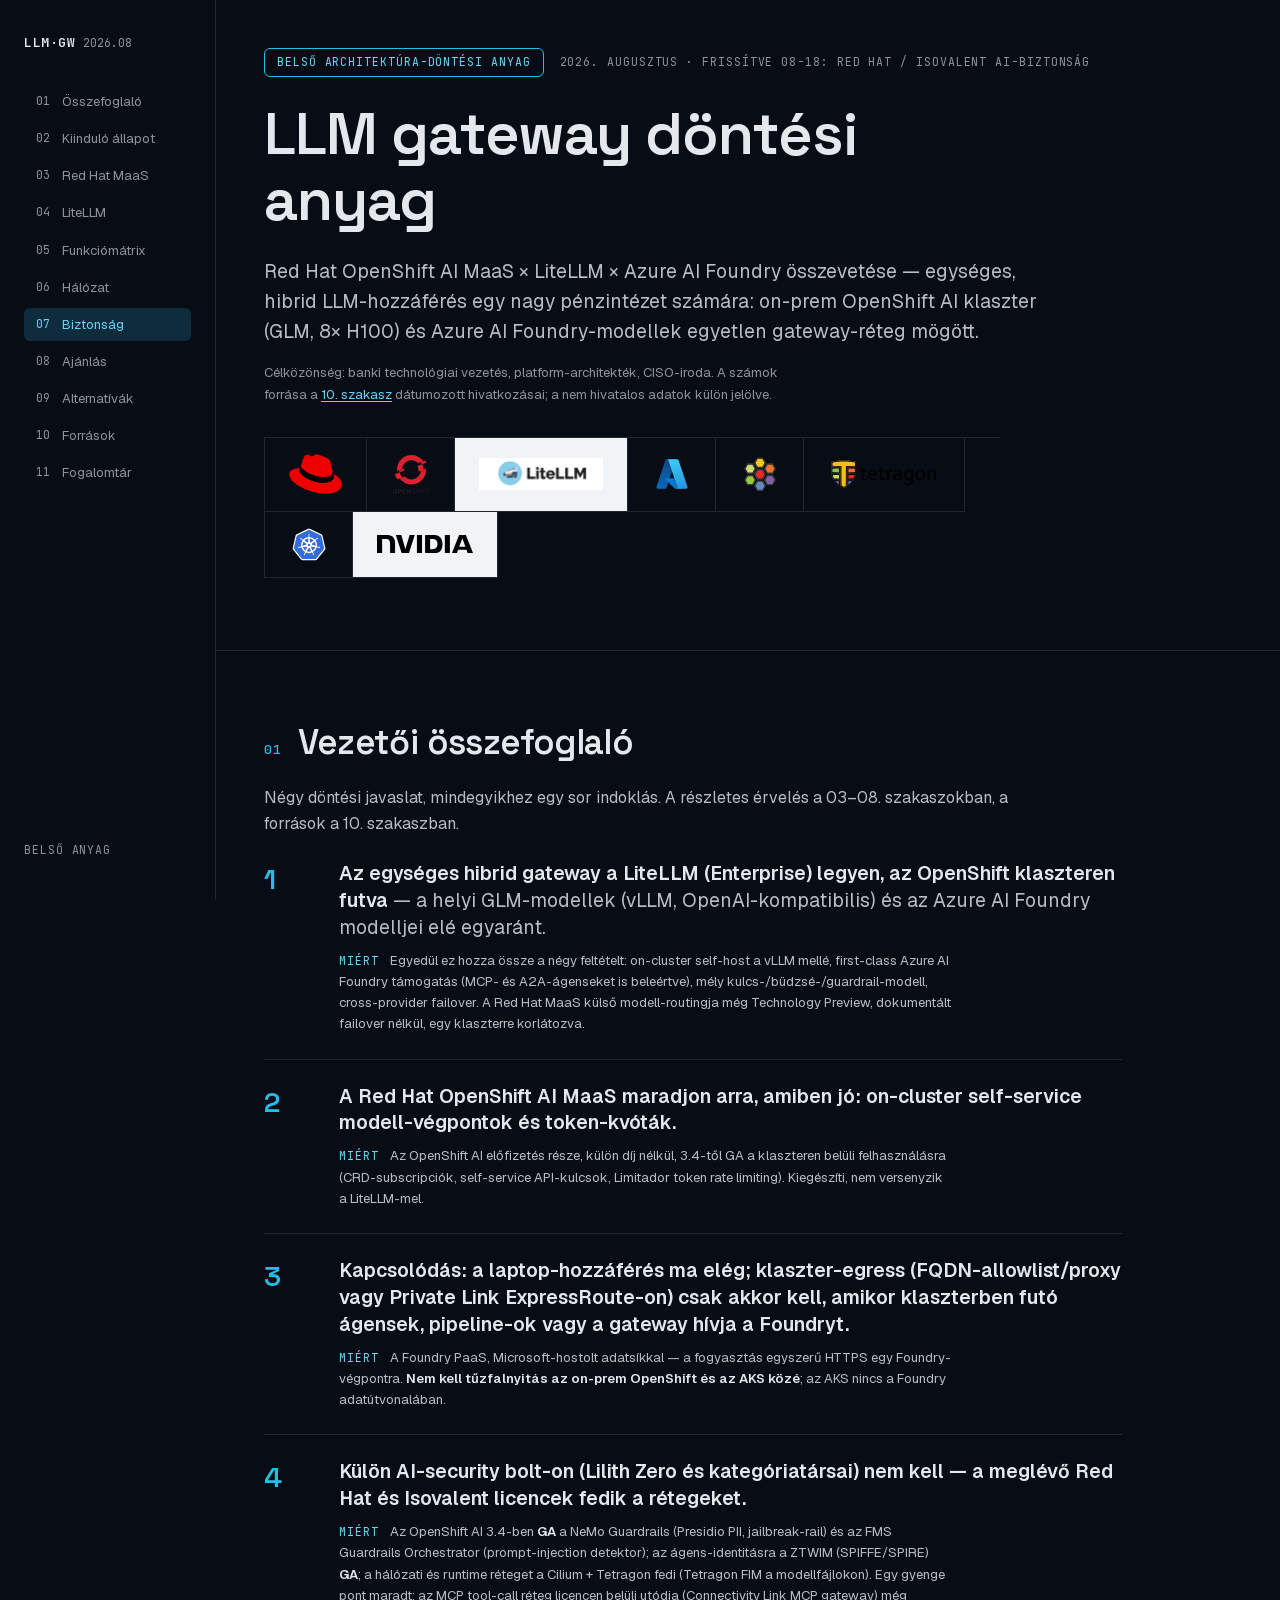
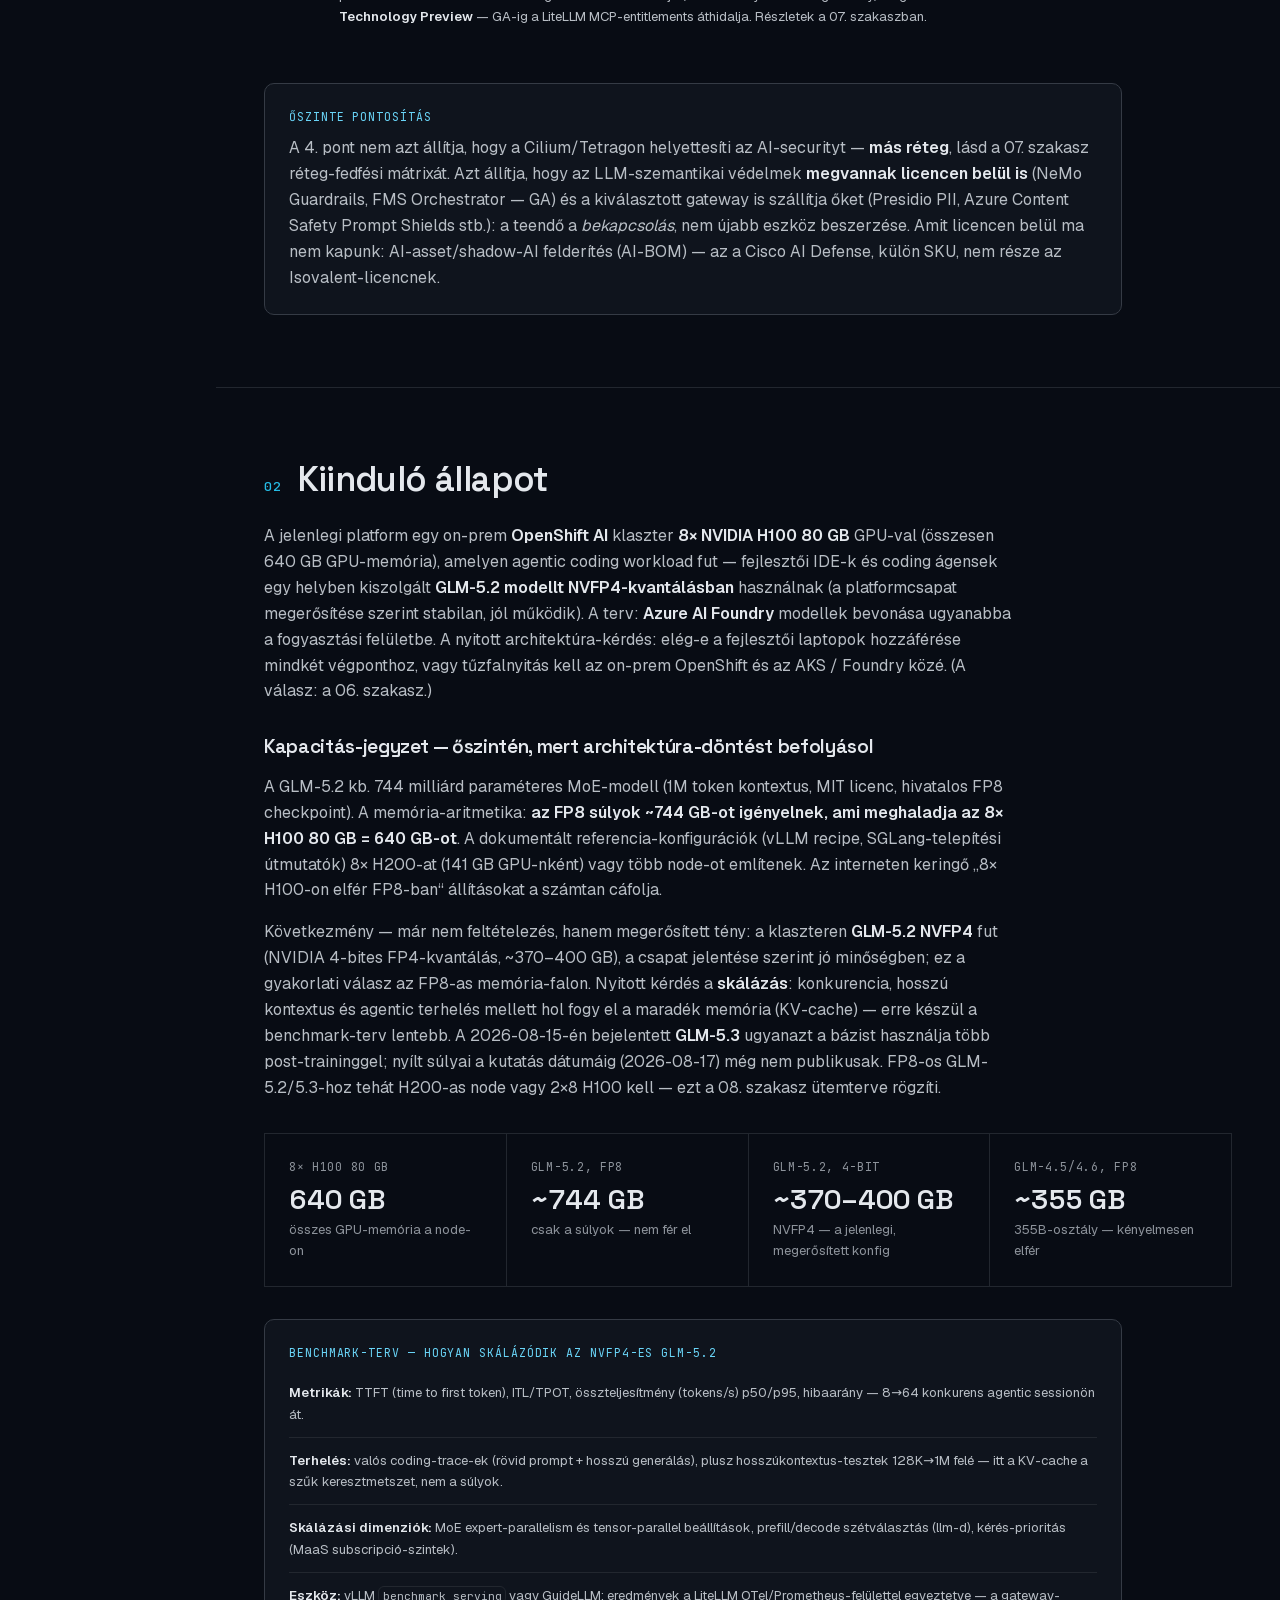
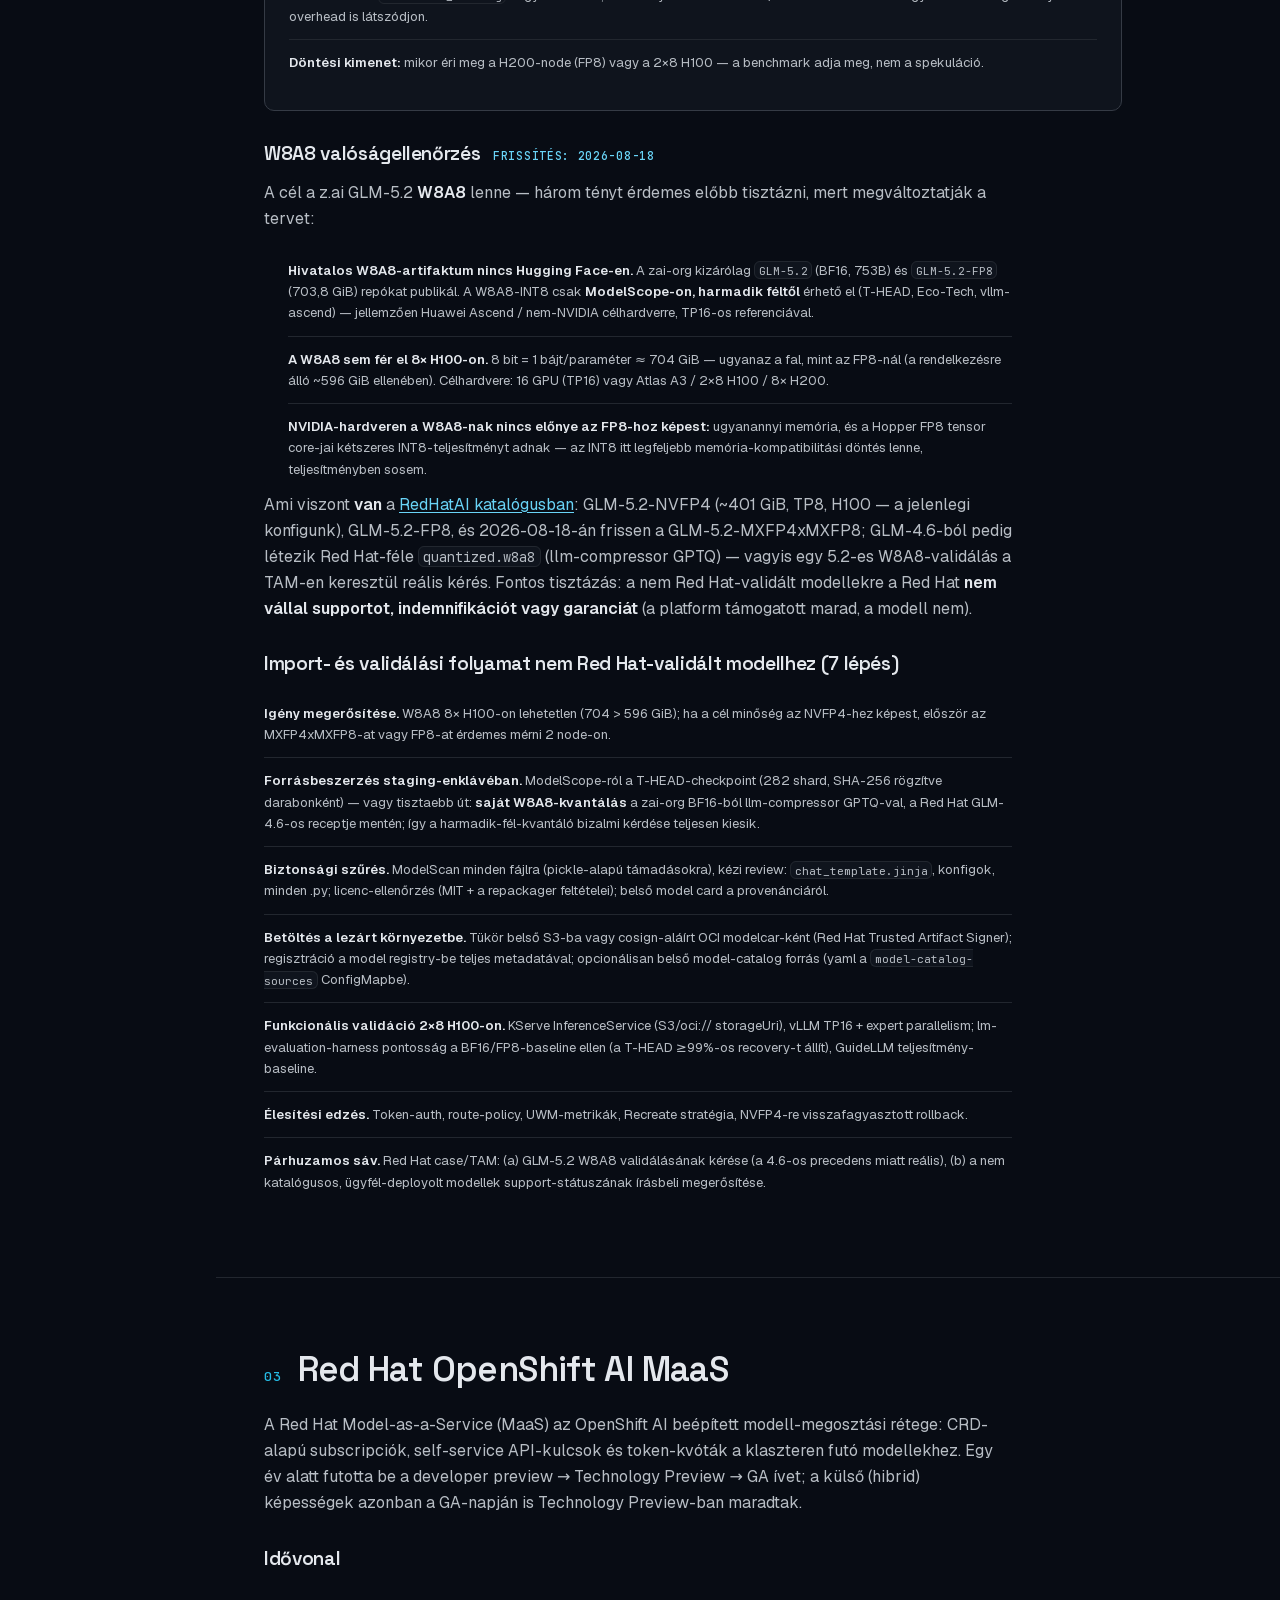
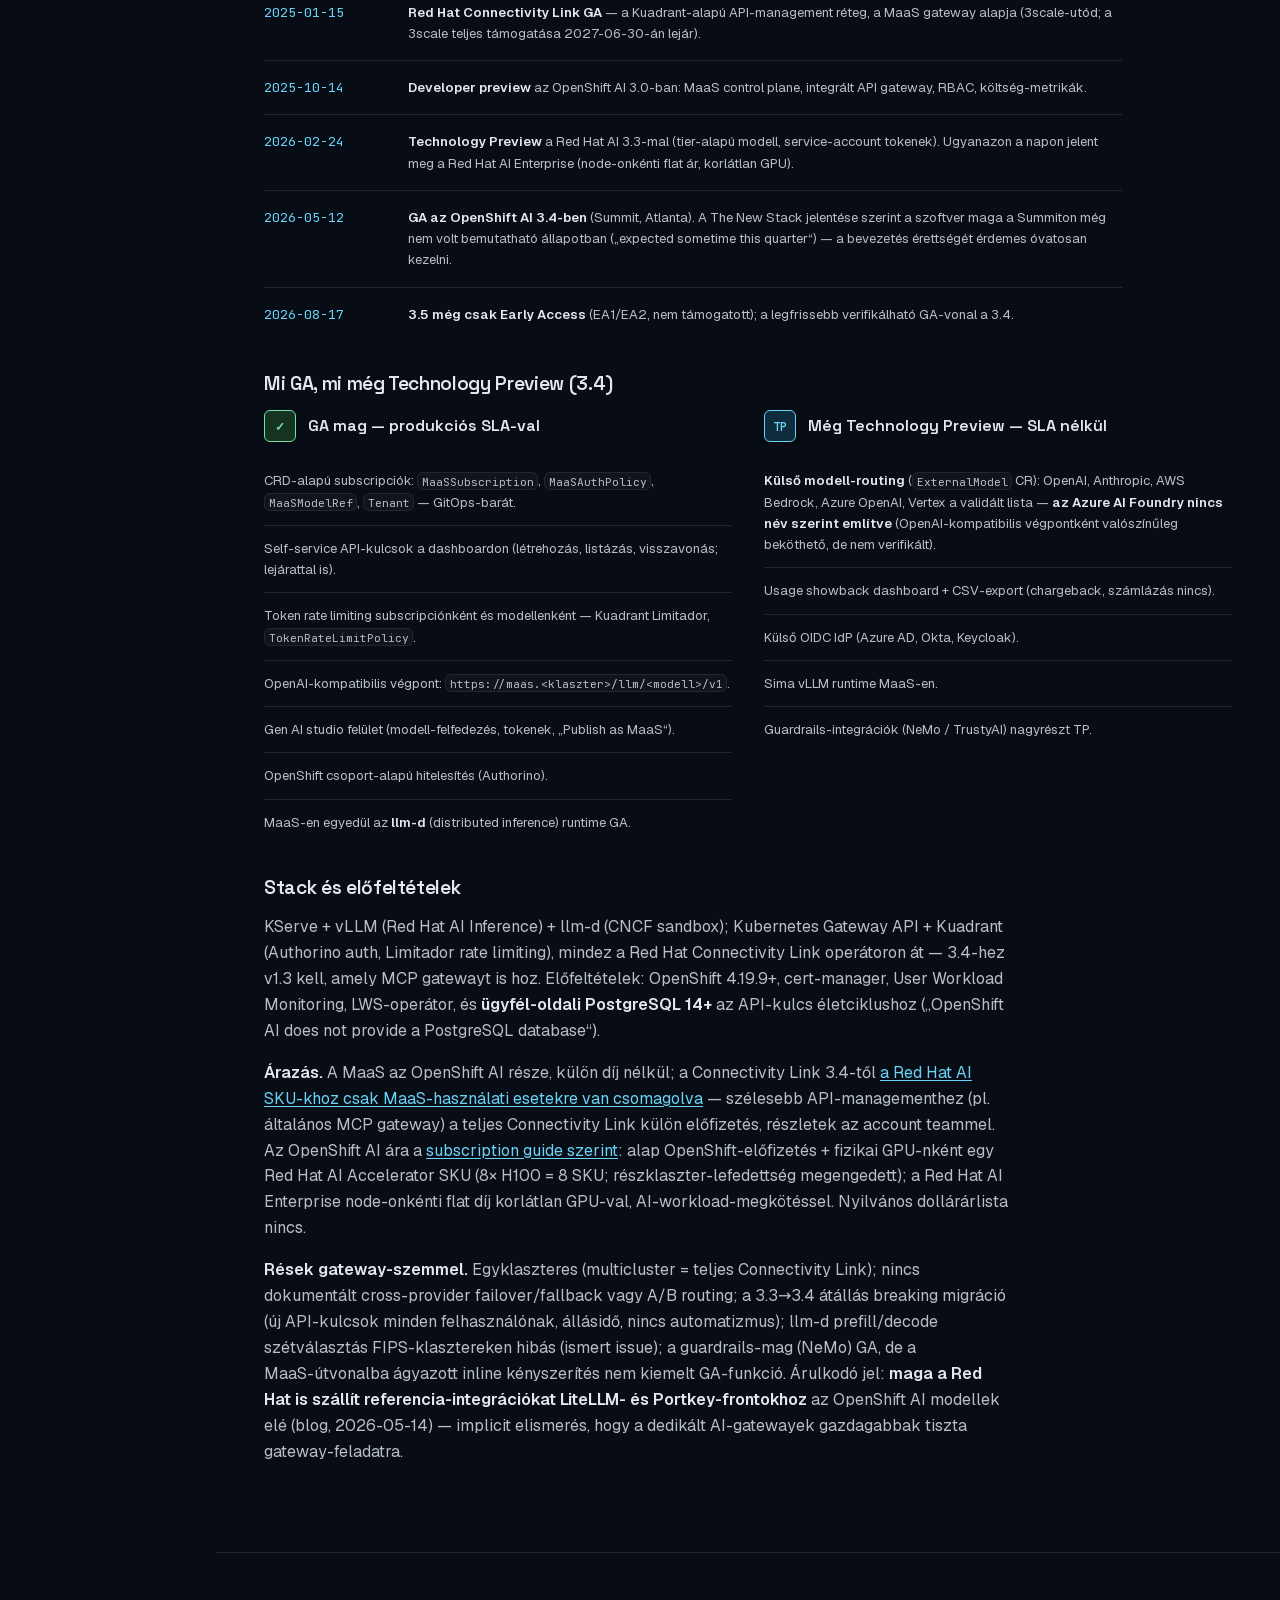
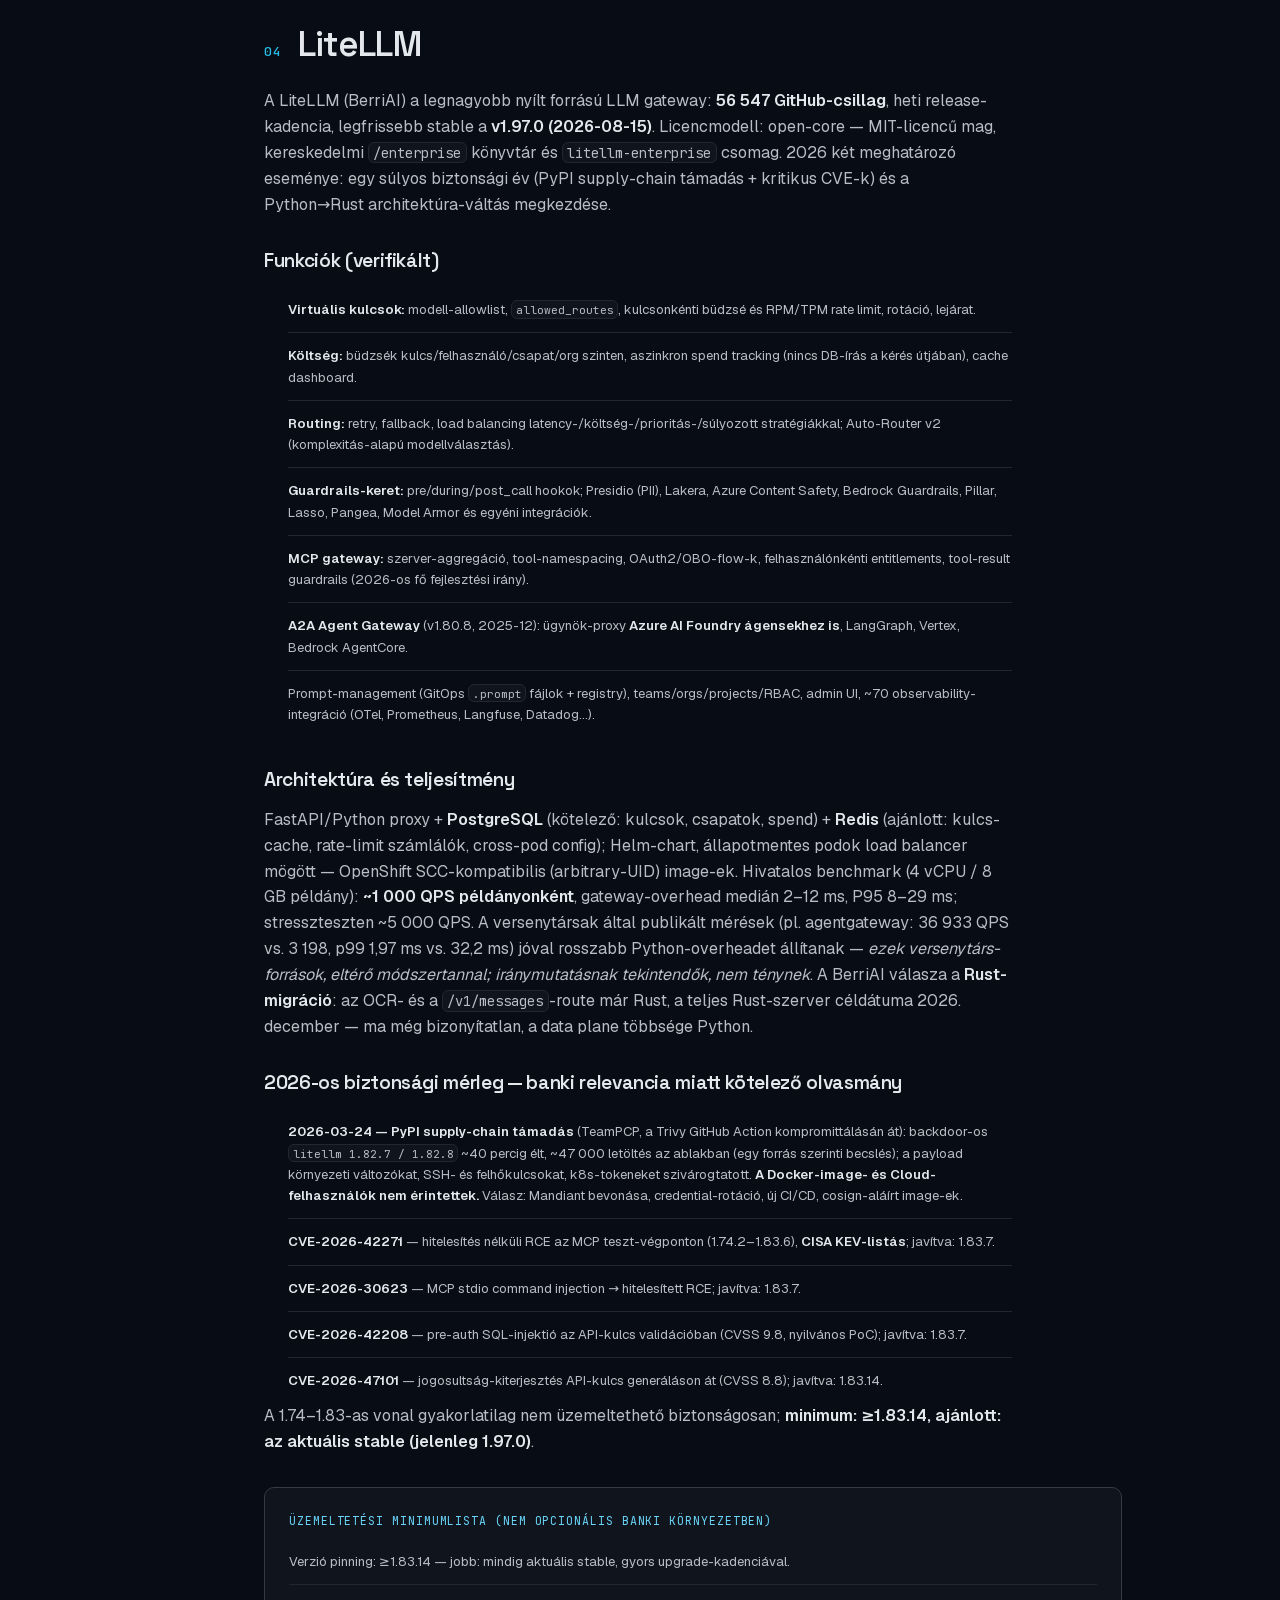
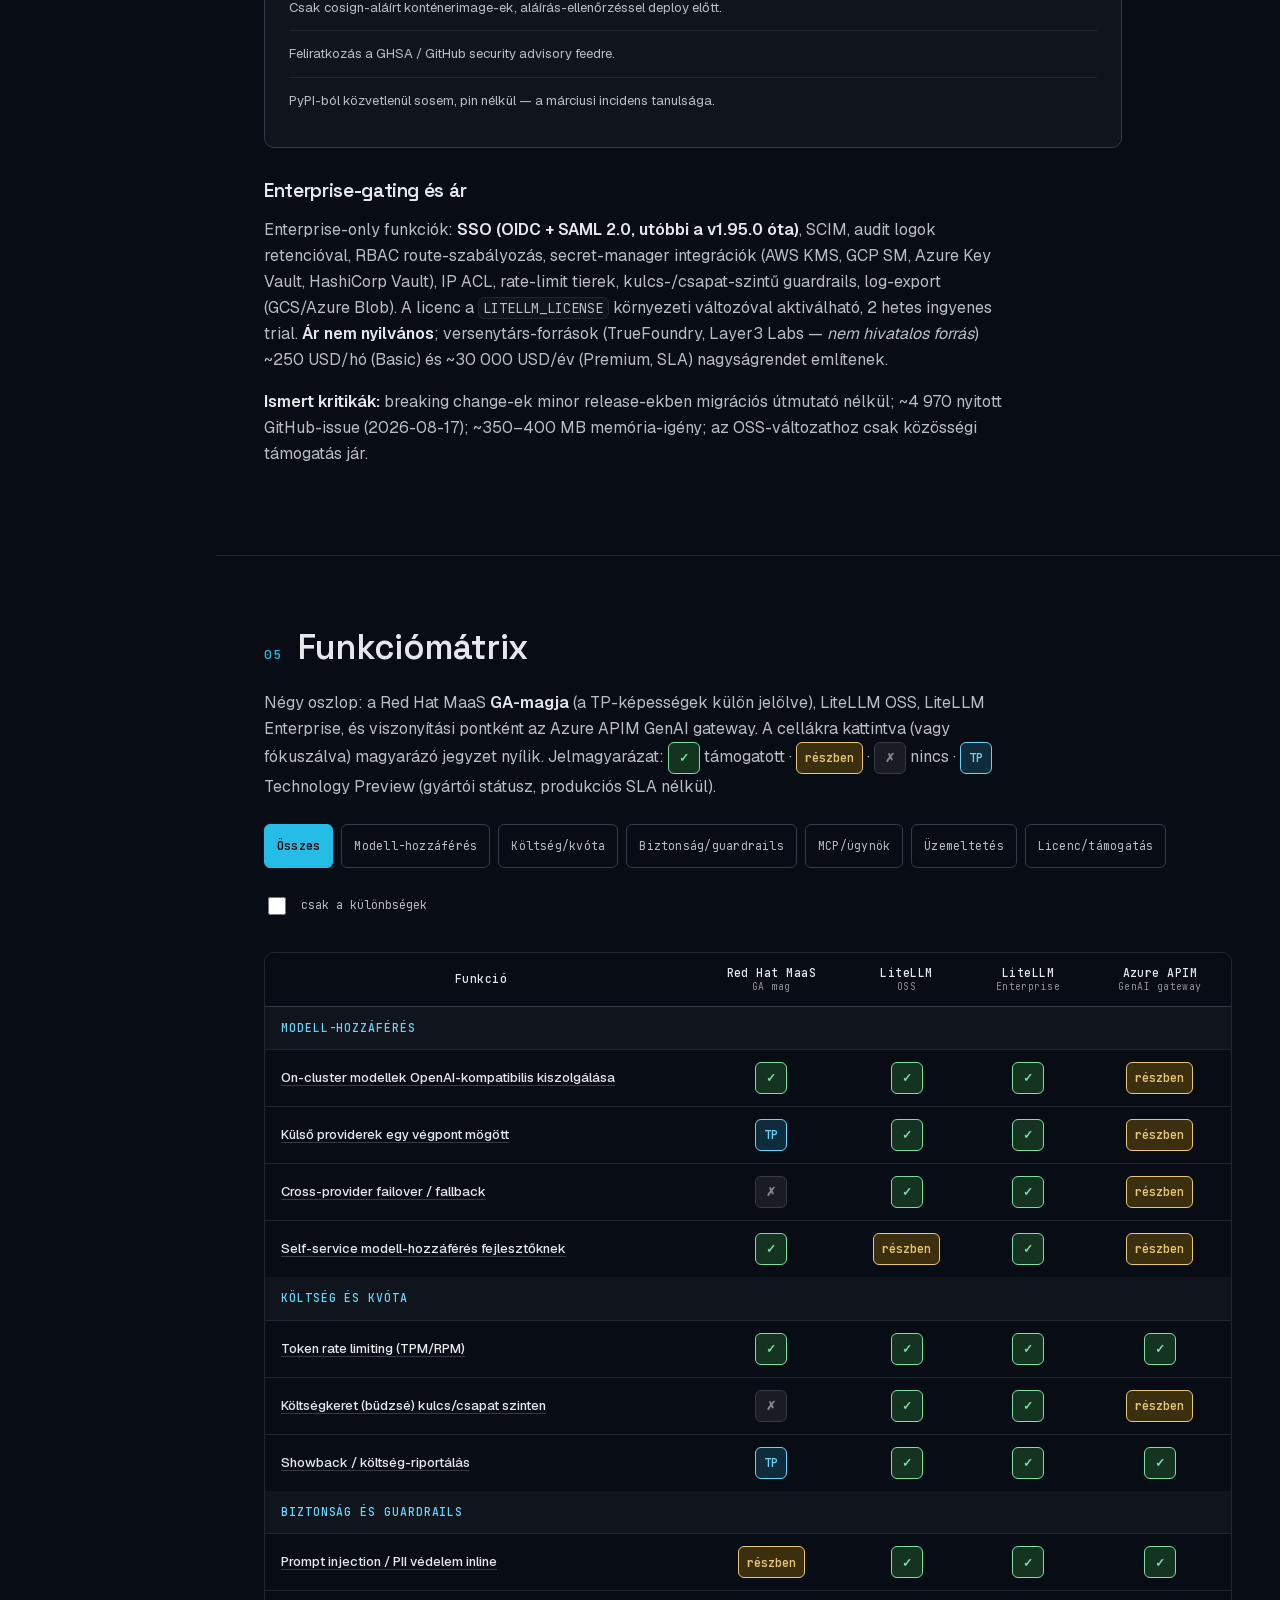
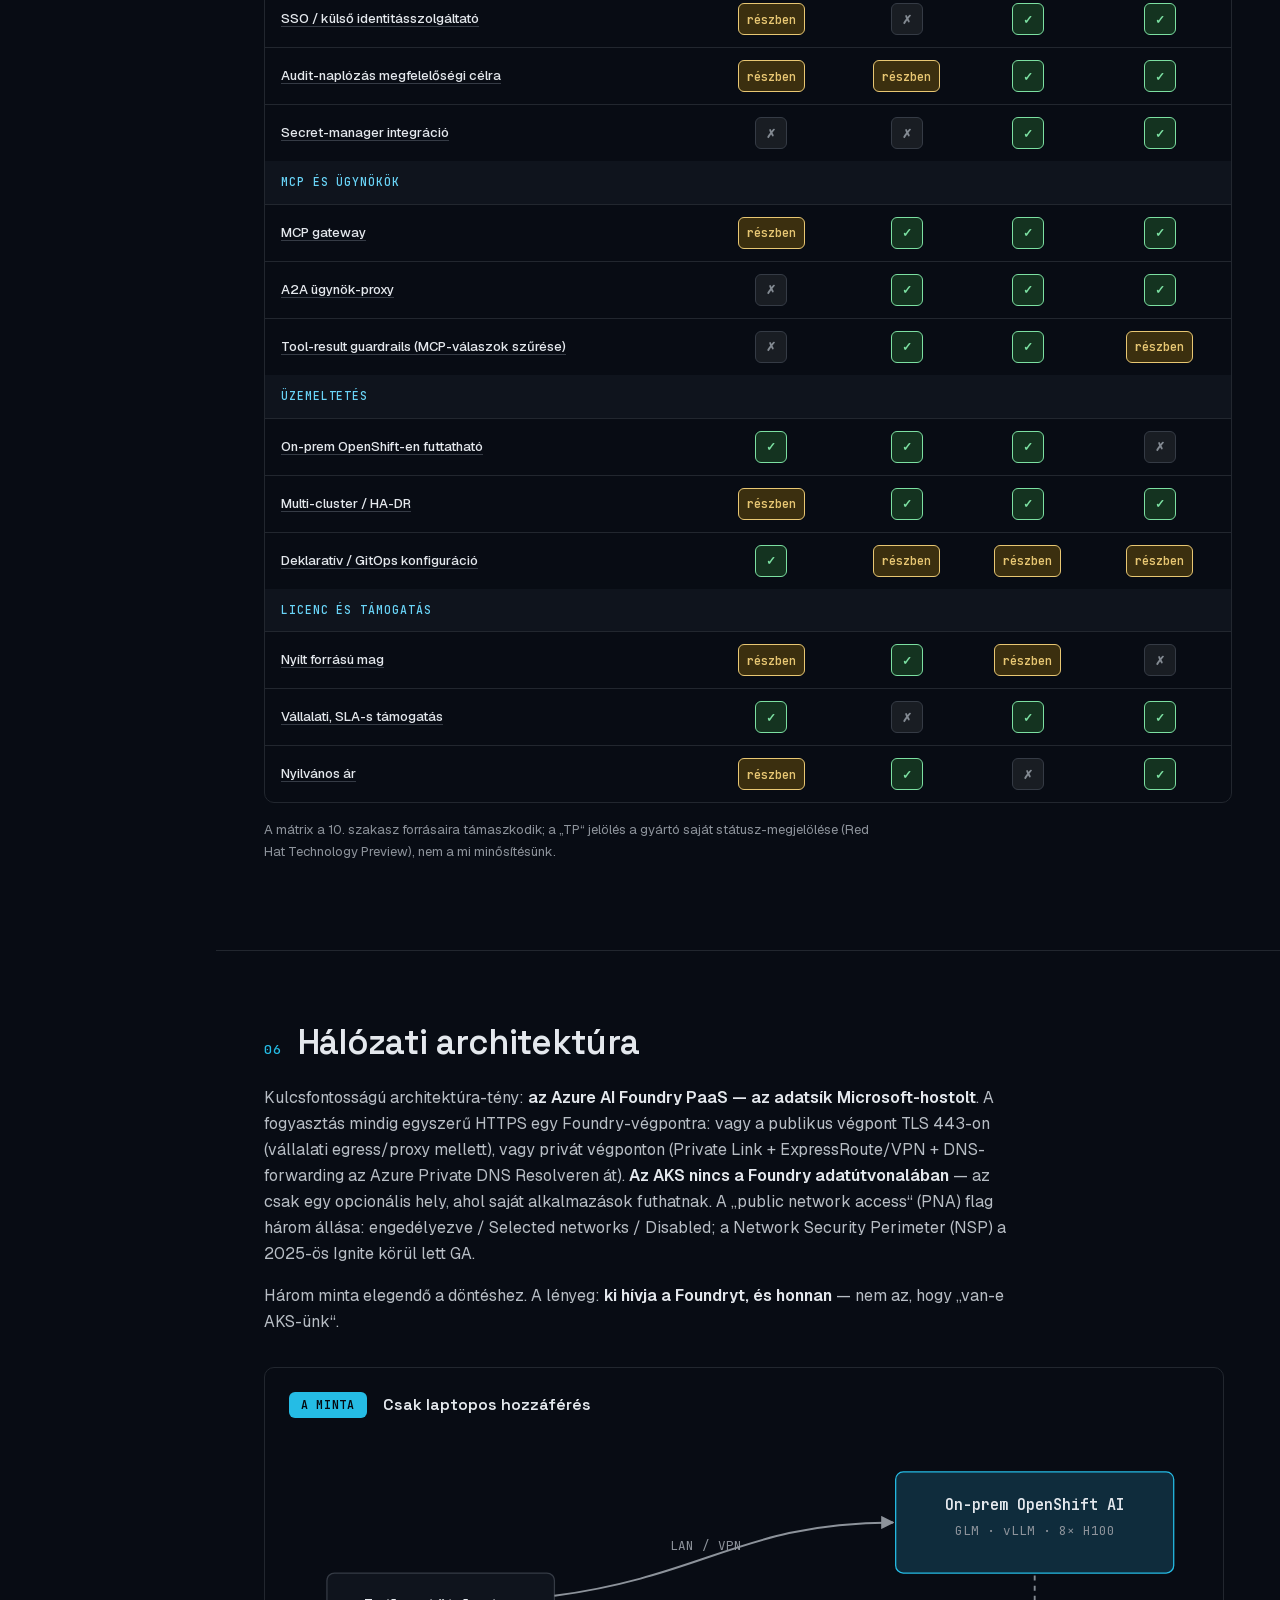
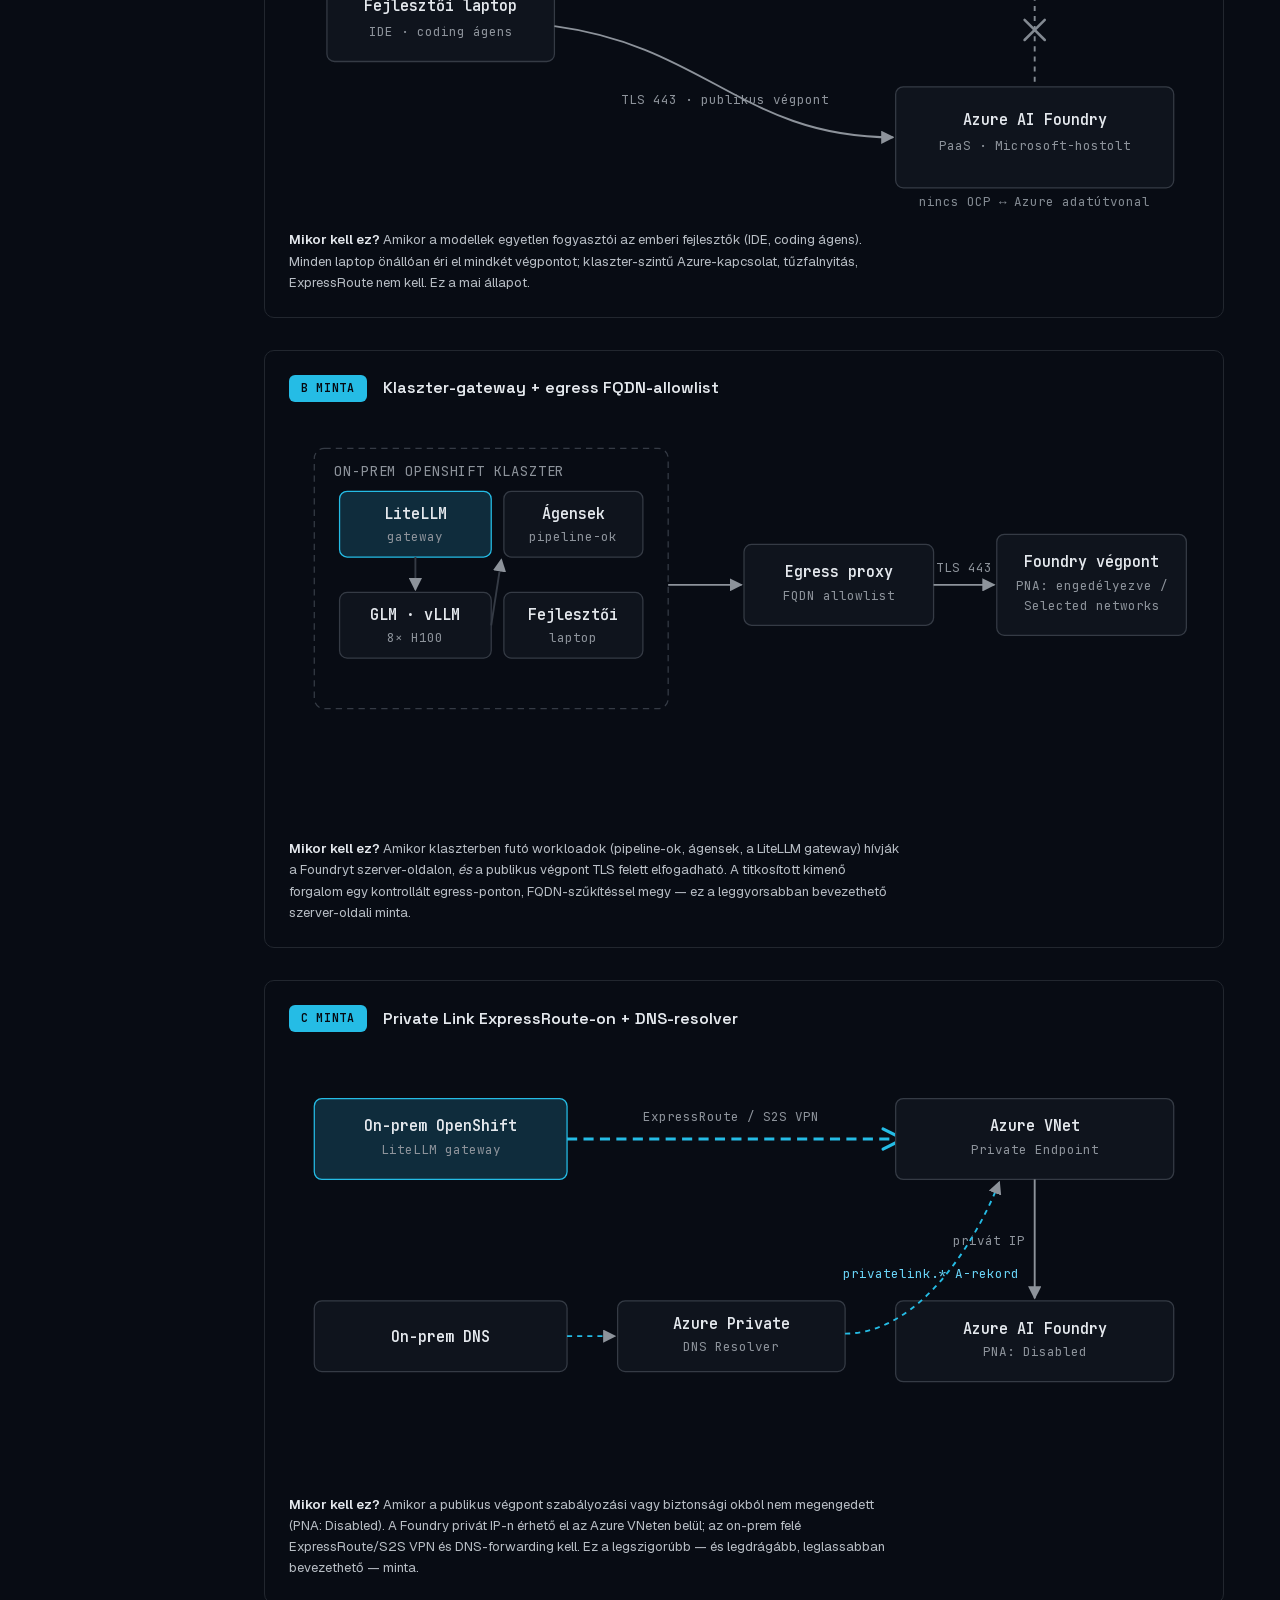
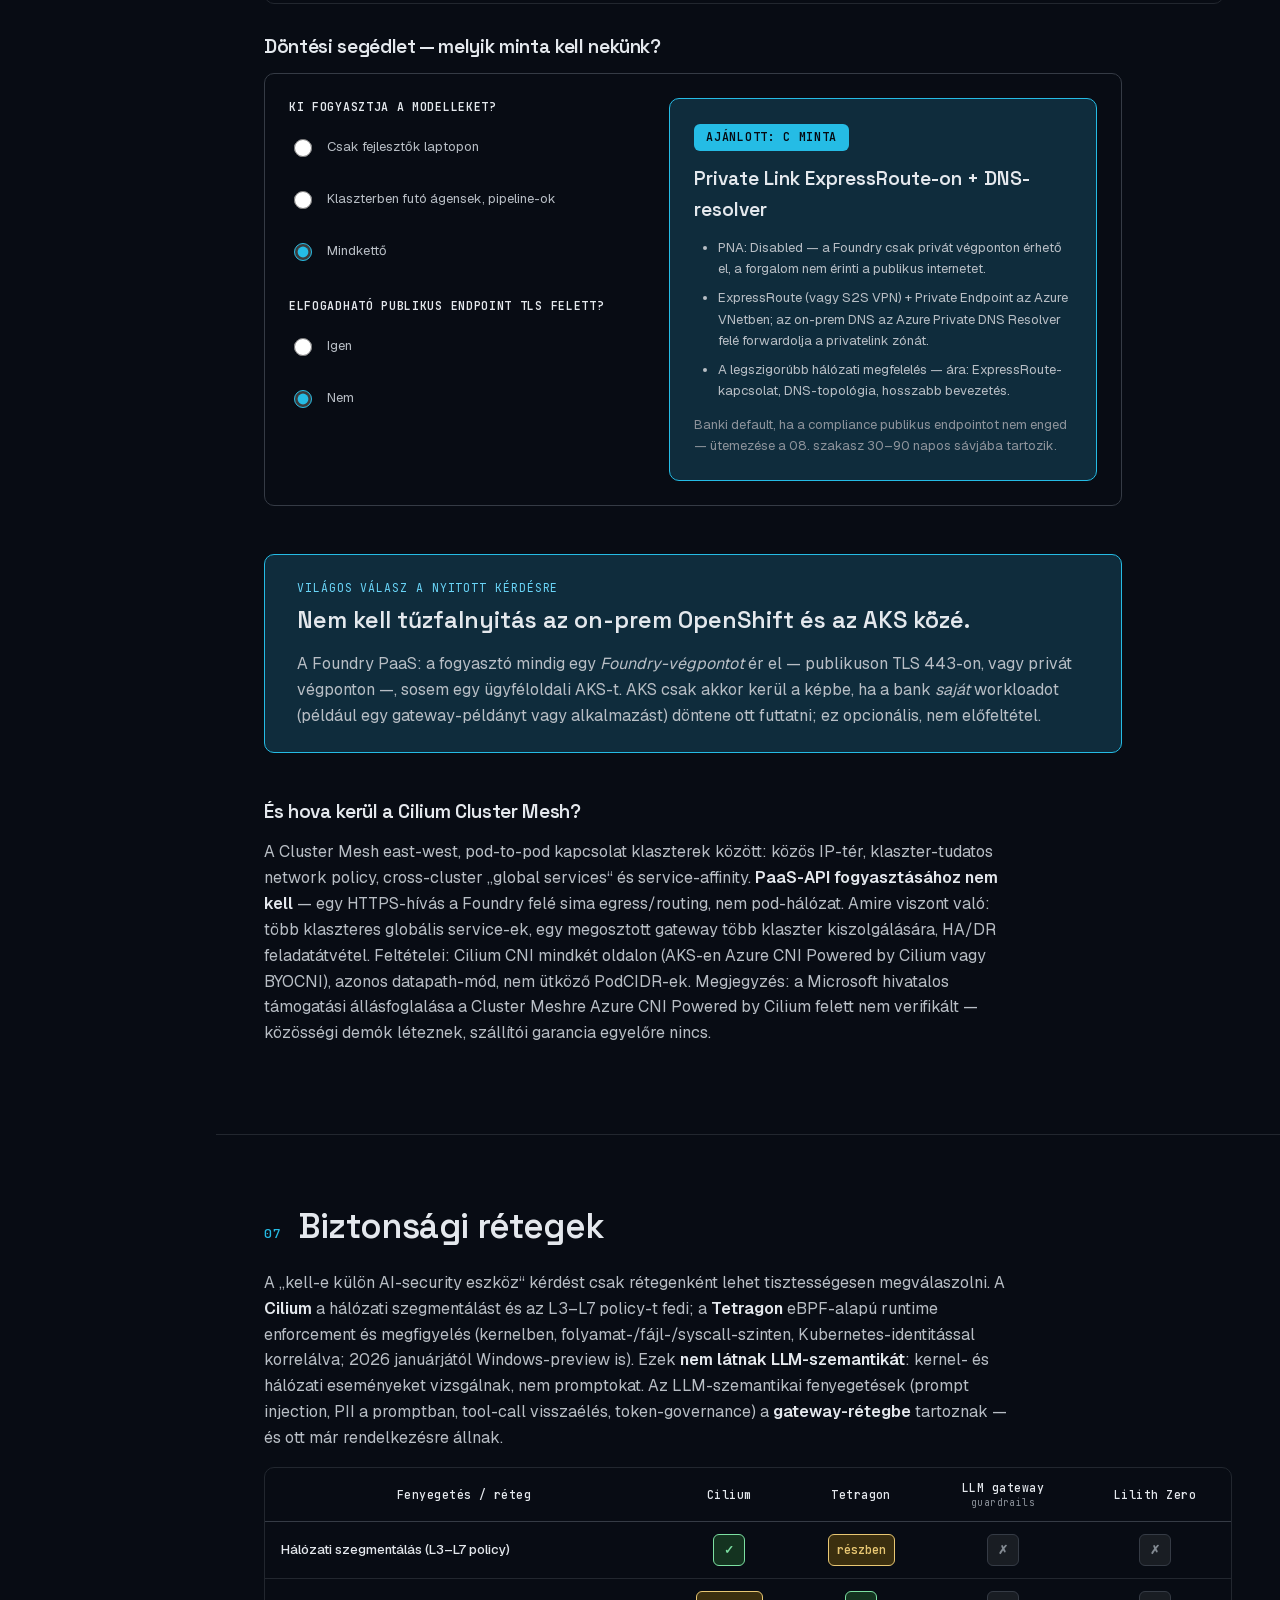
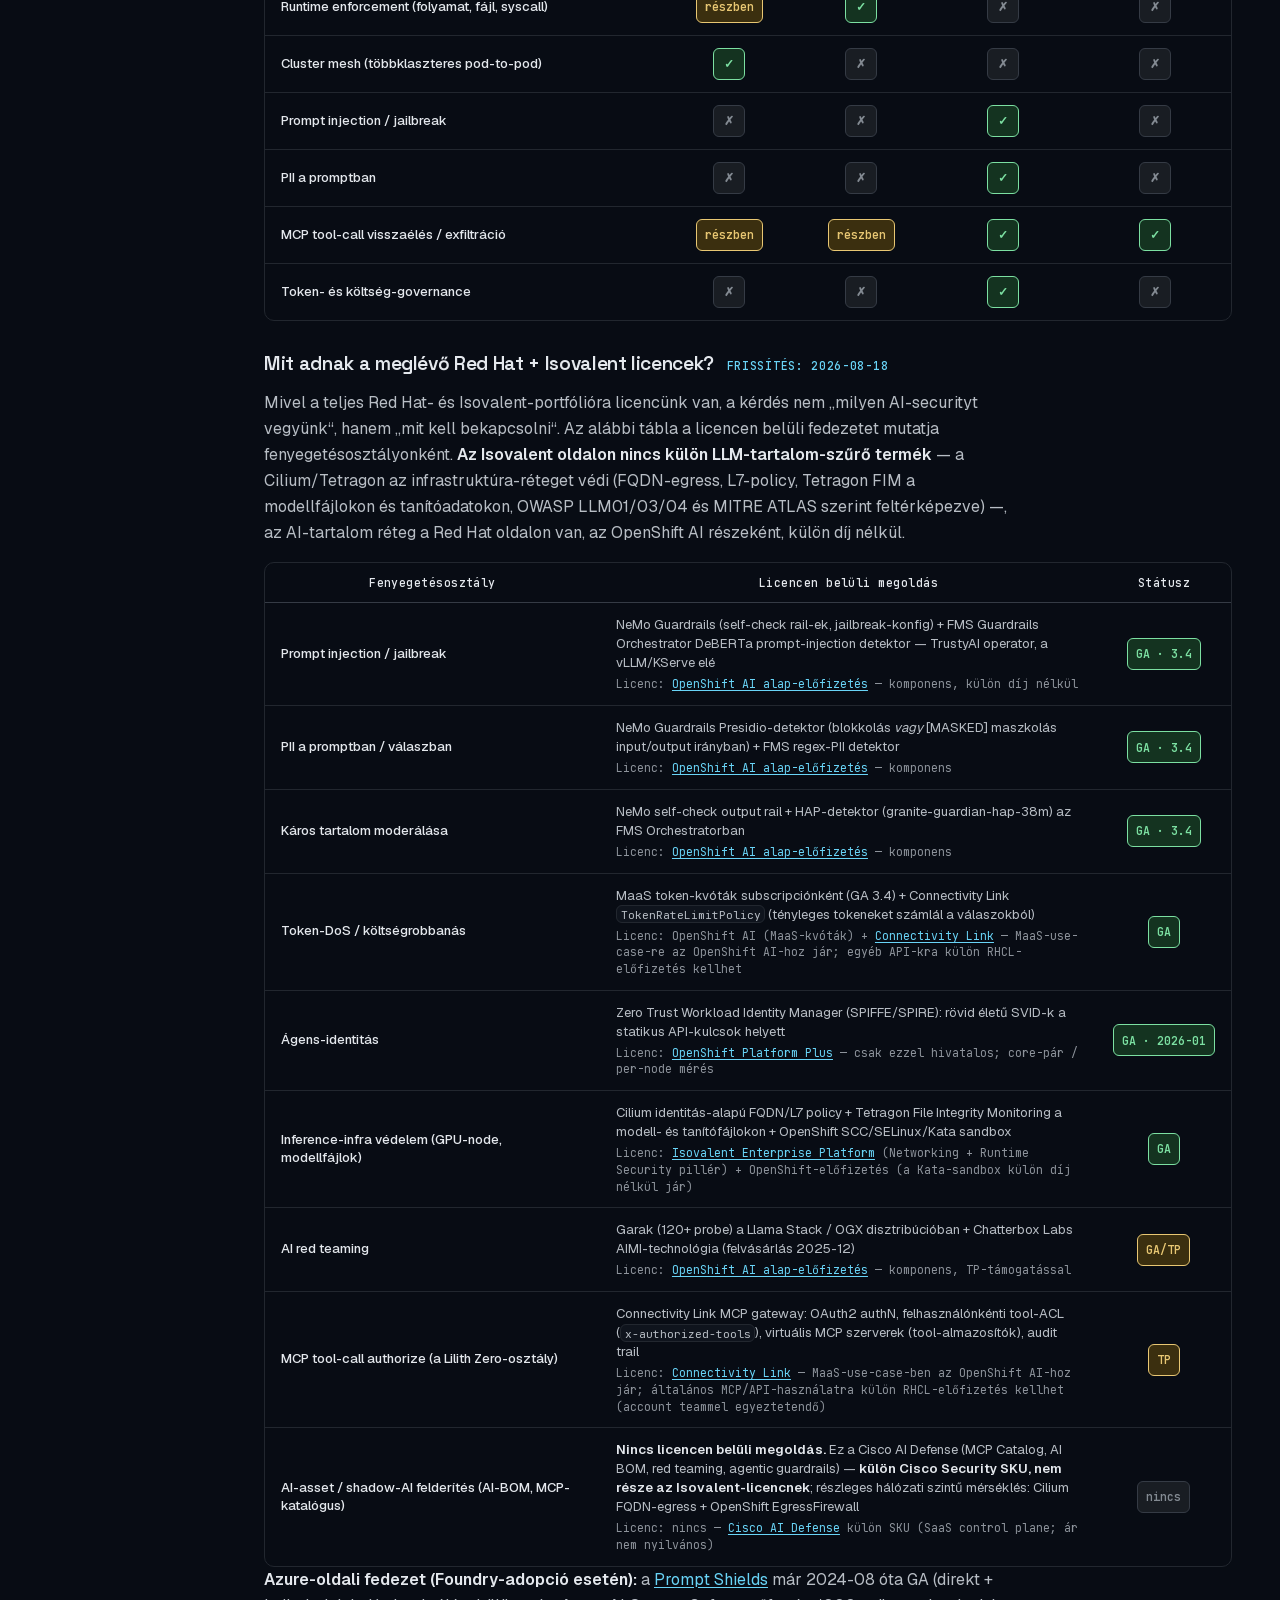
==== index.html @ b2865d6c "Cisco Secure AI Factory with NVIDIA (dCloud intro + v2): referencia-architektúra blokk, MCP-audit nu" ====
<!doctype html>
<html lang="hu">
<head>
  <meta charset="utf-8">
  <meta name="viewport" content="width=device-width, initial-scale=1, viewport-fit=cover">
  <title>LLM gateway döntési anyag — Red Hat MaaS × LiteLLM × Azure AI Foundry · 2026. augusztus</title>
  <meta name="description" content="Belső architektúra-döntési anyag nagy pénzintézet számára: Red Hat OpenShift AI MaaS, LiteLLM és Azure AI Foundry / APIM GenAI gateway összevetése — hálózat, biztonság, költség, ajánlás. Kutatás dátuma: 2026-08-17.">
  <link rel="preload" href="assets/fonts/space-grotesk-latin.woff2" as="font" type="font/woff2" crossorigin>
  <link rel="preload" href="assets/fonts/geist-latin.woff2" as="font" type="font/woff2" crossorigin>
  <link rel="stylesheet" href="assets/site.css">
</head>
<body>
  <a class="skip-link" href="#osszefoglalo">Ugrás a tartalomra</a>

  <!-- N3 · Side-rail TOC (desktop) -->
  <nav class="rail" aria-label="Tartalomjegyzék">
    <p class="rail__wordmark"><span class="rail__mark">LLM·GW</span><span class="rail__year">2026.08</span></p>
    <ol class="rail__toc" id="railToc">
      <li><a href="#osszefoglalo"><span class="rail__num">01</span><span class="rail__label">Összefoglaló</span></a></li>
      <li><a href="#kiindulas"><span class="rail__num">02</span><span class="rail__label">Kiinduló állapot</span></a></li>
      <li><a href="#maas"><span class="rail__num">03</span><span class="rail__label">Red Hat MaaS</span></a></li>
      <li><a href="#litellm"><span class="rail__num">04</span><span class="rail__label">LiteLLM</span></a></li>
      <li><a href="#matrix"><span class="rail__num">05</span><span class="rail__label">Funkciómátrix</span></a></li>
      <li><a href="#halozat"><span class="rail__num">06</span><span class="rail__label">Hálózat</span></a></li>
      <li><a href="#biztonsag"><span class="rail__num">07</span><span class="rail__label">Biztonság</span></a></li>
      <li><a href="#ajanlas"><span class="rail__num">08</span><span class="rail__label">Ajánlás</span></a></li>
      <li><a href="#alternativak"><span class="rail__num">09</span><span class="rail__label">Alternatívák</span></a></li>
      <li><a href="#forrasok"><span class="rail__num">10</span><span class="rail__label">Források</span></a></li>
      <li><a href="#fogalomtar"><span class="rail__num">11</span><span class="rail__label">Fogalomtár</span></a></li>
    </ol>
    <p class="rail__foot">belső anyag</p>
  </nav>

  <!-- Mobile top bar -->
  <header class="topbar">
    <span class="topbar__wordmark">LLM·GW <span class="topbar__year">— 2026.08</span></span>
    <details class="topbar__menu">
      <summary>Tartalom</summary>
      <ol class="topbar__toc">
        <li><a href="#osszefoglalo">01 · Összefoglaló</a></li>
        <li><a href="#kiindulas">02 · Kiinduló állapot</a></li>
        <li><a href="#maas">03 · Red Hat MaaS</a></li>
        <li><a href="#litellm">04 · LiteLLM</a></li>
        <li><a href="#matrix">05 · Funkciómátrix</a></li>
        <li><a href="#halozat">06 · Hálózat</a></li>
        <li><a href="#biztonsag">07 · Biztonság</a></li>
        <li><a href="#ajanlas">08 · Ajánlás</a></li>
        <li><a href="#alternativak">09 · Alternatívák</a></li>
        <li><a href="#forrasok">10 · Források</a></li>
        <li><a href="#fogalomtar">11 · Fogalomtár</a></li>
      </ol>
    </details>
  </header>

  <main class="page" id="tartalom">

    <!-- ============ 0 · HERO ============ -->
    <header class="hero">
      <p class="hero__meta"><span class="tag">Belső architektúra-döntési anyag</span> <span class="hero__date">2026. augusztus · frissítve 08-18: Red Hat / Isovalent AI-biztonság</span></p>
      <h1 class="hero__title">LLM gateway döntési anyag</h1>
      <p class="hero__lede">Red Hat OpenShift AI MaaS × LiteLLM × Azure AI Foundry összevetése — egységes, hibrid LLM-hozzáférés egy nagy pénzintézet számára: on-prem OpenShift AI klaszter (GLM, 8× H100) és Azure AI Foundry-modellek egyetlen gateway-réteg mögött.</p>
      <p class="hero__aud">Célközönség: banki technológiai vezetés, platform-architekték, CISO-iroda. A számok forrása a <a href="#forrasok">10. szakasz</a> dátumozott hivatkozásai; a nem hivatalos adatok külön jelölve.</p>

      <div class="logo-strip" role="group" aria-label="Az anyagban szereplő technológiák logói">
        <span class="logo-cell"><img src="assets/logos/red-hat.svg" width="53" height="40" alt="Red Hat logó"></span>
        <span class="logo-cell"><img src="assets/logos/openshift.svg" width="38" height="40" alt="OpenShift logó"></span>
        <span class="logo-cell logo-cell--light"><img src="assets/logos/litellm.jpg" width="124" height="32" alt="LiteLLM logó"></span>
        <span class="logo-cell"><img src="assets/logos/azure.svg" width="34" height="34" alt="Microsoft Azure logó"></span>
        <span class="logo-cell"><img src="assets/logos/cilium.svg" width="34" height="34" alt="Cilium logó"></span>
        <span class="logo-cell"><img src="assets/logos/tetragon.svg" width="112" height="34" alt="Tetragon logó"></span>
        <span class="logo-cell"><img src="assets/logos/kubernetes.svg" width="34" height="34" alt="Kubernetes logó"></span>
        <span class="logo-cell logo-cell--light"><img src="assets/logos/nvidia.svg" width="96" height="18" alt="NVIDIA logó"></span>
      </div>
    </header>

    <!-- ============ 1 · VEZETŐI ÖSSZEFOGLALÓ ============ -->
    <section class="section" id="osszefoglalo" aria-labelledby="h-osszefoglalo">
      <h2 class="section__title" id="h-osszefoglalo"><span class="h-num">01</span> Vezetői összefoglaló</h2>
      <div class="prose">
        <p>Négy döntési javaslat, mindegyikhez egy sor indoklás. A részletes érvelés a 03–08. szakaszokban, a források a 10. szakaszban.</p>
      </div>
      <ol class="recs">
        <li class="rec">
          <span class="rec__num">1</span>
          <p class="rec__head"><strong>Az egységes hibrid gateway a LiteLLM (Enterprise) legyen, az OpenShift klaszteren futva</strong> — a helyi GLM-modellek (vLLM, OpenAI-kompatibilis) és az Azure AI Foundry modelljei elé egyaránt.</p>
          <p class="rec__why"><span class="rec__tag">Miért</span> Egyedül ez hozza össze a négy feltételt: on-cluster self-host a vLLM mellé, first-class Azure AI Foundry támogatás (MCP- és A2A-ágenseket is beleértve), mély kulcs-/büdzsé-/guardrail-modell, cross-provider failover. A Red Hat MaaS külső modell-routingja még Technology Preview, dokumentált failover nélkül, egy klaszterre korlátozva.</p>
        </li>
        <li class="rec">
          <span class="rec__num">2</span>
          <p class="rec__head"><strong>A Red Hat OpenShift AI MaaS maradjon arra, amiben jó: on-cluster self-service modell-végpontok és token-kvóták.</strong></p>
          <p class="rec__why"><span class="rec__tag">Miért</span> Az OpenShift AI előfizetés része, külön díj nélkül, 3.4-től GA a klaszteren belüli felhasználásra (CRD-subscripciók, self-service API-kulcsok, Limitador token rate limiting). Kiegészíti, nem versenyzik a LiteLLM-mel.</p>
        </li>
        <li class="rec">
          <span class="rec__num">3</span>
          <p class="rec__head"><strong>Kapcsolódás: a laptop-hozzáférés ma elég; klaszter-egress (FQDN-allowlist/proxy vagy Private Link ExpressRoute-on) csak akkor kell, amikor klaszterben futó ágensek, pipeline-ok vagy a gateway hívja a Foundryt.</strong></p>
          <p class="rec__why"><span class="rec__tag">Miért</span> A Foundry PaaS, Microsoft-hostolt adatsíkkal — a fogyasztás egyszerű HTTPS egy Foundry-végpontra. <strong>Nem kell tűzfalnyitás az on-prem OpenShift és az AKS közé</strong>; az AKS nincs a Foundry adatútvonalában.</p>
        </li>
        <li class="rec">
          <span class="rec__num">4</span>
          <p class="rec__head"><strong>Külön AI-security bolt-on (Lilith Zero és kategóriatársai) nem kell — a meglévő Red Hat és Isovalent licencek fedik a rétegeket.</strong></p>
          <p class="rec__why"><span class="rec__tag">Miért</span> Az OpenShift AI 3.4-ben <strong>GA</strong> a NeMo Guardrails (Presidio PII, jailbreak-rail) és az FMS Guardrails Orchestrator (prompt-injection detektor); az ágens-identitásra a ZTWIM (SPIFFE/SPIRE) <strong>GA</strong>; a hálózati és runtime réteget a Cilium + Tetragon fedi (Tetragon FIM a modellfájlokon). Egy gyenge pont maradt: az MCP tool-call réteg licencen belüli utódja (Connectivity Link MCP gateway) még <strong>Technology Preview</strong> — GA-ig a LiteLLM MCP-entitlements áthidalja. Részletek a 07. szakaszban.</p>
        </li>
      </ol>
      <div class="note-box">
        <p class="note-box__label">Őszinte pontosítás</p>
        <p>A 4. pont nem azt állítja, hogy a Cilium/Tetragon helyettesíti az AI-securityt — <strong>más réteg</strong>, lásd a 07. szakasz réteg-fedfési mátrixát. Azt állítja, hogy az LLM-szemantikai védelmek <strong>megvannak licencen belül is</strong> (NeMo Guardrails, FMS Orchestrator — GA) és a kiválasztott gateway is szállítja őket (Presidio PII, Azure Content Safety Prompt Shields stb.): a teendő a <em>bekapcsolás</em>, nem újabb eszköz beszerzése. Amit licencen belül ma nem kapunk: AI-asset/shadow-AI felderítés (AI-BOM) — az a Cisco AI Defense, külön SKU, nem része az Isovalent-licencnek.</p>
      </div>
    </section>

    <!-- ============ 2 · KIINDULÓ ÁLLAPOT ============ -->
    <section class="section" id="kiindulas" aria-labelledby="h-kiindulas">
      <h2 class="section__title" id="h-kiindulas"><span class="h-num">02</span> Kiinduló állapot</h2>
      <div class="prose">
        <p>A jelenlegi platform egy on-prem <strong>OpenShift AI</strong> klaszter <strong>8× NVIDIA H100 80&nbsp;GB</strong> GPU-val (összesen 640&nbsp;GB GPU-memória), amelyen agentic coding workload fut — fejlesztői IDE-k és coding ágensek egy helyben kiszolgált <strong>GLM-5.2 modellt NVFP4-kvantálásban</strong> használnak (a platformcsapat megerősítése szerint stabilan, jól működik). A terv: <strong>Azure AI Foundry</strong> modellek bevonása ugyanabba a fogyasztási felületbe. A nyitott architektúra-kérdés: elég-e a fejlesztői laptopok hozzáférése mindkét végponthoz, vagy tűzfalnyitás kell az on-prem OpenShift és az AKS / Foundry közé. (A válasz: a 06. szakasz.)</p>
        <h3>Kapacitás-jegyzet — őszintén, mert architektúra-döntést befolyásol</h3>
        <p>A GLM-5.2 kb. 744 milliárd paraméteres MoE-modell (1M token kontextus, MIT licenc, hivatalos FP8 checkpoint). A memória-aritmetika: <strong>az FP8 súlyok ~744&nbsp;GB-ot igényelnek, ami meghaladja az 8× H100 80&nbsp;GB = 640&nbsp;GB-ot</strong>. A dokumentált referencia-konfigurációk (vLLM recipe, SGLang-telepítési útmutatók) 8× H200-at (141&nbsp;GB GPU-nként) vagy több node-ot említenek. Az interneten keringő „8× H100-on elfér FP8-ban“ állításokat a számtan cáfolja.</p>
        <p>Következmény — már nem feltételezés, hanem megerősített tény: a klaszteren <strong>GLM-5.2 NVFP4</strong> fut (NVIDIA 4-bites FP4-kvantálás, ~370–400&nbsp;GB), a csapat jelentése szerint jó minőségben; ez a gyakorlati válasz az FP8-as memória-falon. Nyitott kérdés a <strong>skálázás</strong>: konkurencia, hosszú kontextus és agentic terhelés mellett hol fogy el a maradék memória (KV-cache) — erre készül a benchmark-terv lentebb. A 2026-08-15-én bejelentett <strong>GLM-5.3</strong> ugyanazt a bázist használja több post-traininggel; nyílt súlyai a kutatás dátumáig (2026-08-17) még nem publikusak. FP8-os GLM-5.2/5.3-hoz tehát H200-as node vagy 2×8 H100 kell — ezt a 08. szakasz ütemterve rögzíti.</p>
      </div>
      <dl class="stat-strip">
        <div class="stat"><dt>8× H100 80&nbsp;GB</dt><dd class="stat__num">640&nbsp;GB</dd><dd class="stat__qual">összes GPU-memória a node-on</dd></div>
        <div class="stat"><dt>GLM-5.2, FP8</dt><dd class="stat__num">~744&nbsp;GB</dd><dd class="stat__qual">csak a súlyok — nem fér el</dd></div>
        <div class="stat"><dt>GLM-5.2, 4-bit</dt><dd class="stat__num">~370–400&nbsp;GB</dd><dd class="stat__qual">NVFP4 — a jelenlegi, megerősített konfig</dd></div>
        <div class="stat"><dt>GLM-4.5/4.6, FP8</dt><dd class="stat__num">~355&nbsp;GB</dd><dd class="stat__qual">355B-osztály — kényelmesen elfér</dd></div>
      </dl>
      <div class="note-box">
        <p class="note-box__label">Benchmark-terv — hogyan skálázódik az NVFP4-es GLM-5.2</p>
        <ul class="tick-list tick-list--plain">
          <li><strong>Metrikák:</strong> TTFT (time to first token), ITL/TPOT, összteljesítmény (tokens/s) p50/p95, hibaarány — 8→64 konkurens agentic sessionön át.</li>
          <li><strong>Terhelés:</strong> valós coding-trace-ek (rövid prompt + hosszú generálás), plusz hosszúkontextus-tesztek 128K→1M felé — itt a KV-cache a szűk keresztmetszet, nem a súlyok.</li>
          <li><strong>Skálázási dimenziók:</strong> MoE expert-parallelism és tensor-parallel beállítások, prefill/decode szétválasztás (llm-d), kérés-prioritás (MaaS subscripció-szintek).</li>
          <li><strong>Eszköz:</strong> vLLM <code>benchmark_serving</code> vagy GuideLLM; eredmények a LiteLLM OTel/Prometheus-felülettel egyeztetve — a gateway-overhead is látszódjon.</li>
          <li><strong>Döntési kimenet:</strong> mikor éri meg a H200-node (FP8) vagy a 2×8 H100 — a benchmark adja meg, nem a spekuláció.</li>
        </ul>
      </div>

      <h3 class="subhead">W8A8 valóságellenőrzés <span class="subhead__tag">frissítés: 2026-08-18</span></h3>
      <div class="prose">
        <p>A cél a z.ai GLM-5.2 <strong>W8A8</strong> lenne — három tényt érdemes előbb tisztázni, mert megváltoztatják a tervet:</p>
        <ul class="tick-list">
          <li><strong>Hivatalos W8A8-artifaktum nincs Hugging Face-en.</strong> A zai-org kizárólag <code>GLM-5.2</code> (BF16, 753B) és <code>GLM-5.2-FP8</code> (703,8 GiB) repókat publikál. A W8A8-INT8 csak <strong>ModelScope-on, harmadik féltől</strong> érhető el (T-HEAD, Eco-Tech, vllm-ascend) — jellemzően Huawei Ascend / nem-NVIDIA célhardverre, TP16-os referenciával.</li>
          <li><strong>A W8A8 sem fér el 8× H100-on.</strong> 8 bit = 1 bájt/paraméter ≈ 704 GiB — ugyanaz a fal, mint az FP8-nál (a rendelkezésre álló ~596 GiB ellenében). Célhardvere: 16 GPU (TP16) vagy Atlas A3 / 2×8 H100 / 8× H200.</li>
          <li><strong>NVIDIA-hardveren a W8A8-nak nincs előnye az FP8-hoz képest:</strong> ugyanannyi memória, és a Hopper FP8 tensor core-jai kétszeres INT8-teljesítményt adnak — az INT8 itt legfeljebb memória-kompatibilitási döntés lenne, teljesítményben sosem.</li>
        </ul>
        <p>Ami viszont <strong>van</strong> a <a href="https://huggingface.co/RedHatAI" target="_blank" rel="noopener">RedHatAI katalógusban</a>: GLM-5.2-NVFP4 (~401 GiB, TP8, H100 — a jelenlegi konfigunk), GLM-5.2-FP8, és 2026-08-18-án frissen a GLM-5.2-MXFP4xMXFP8; GLM-4.6-ból pedig létezik Red Hat-féle <code>quantized.w8a8</code> (llm-compressor GPTQ) — vagyis egy 5.2-es W8A8-validálás a TAM-en keresztül reális kérés. Fontos tisztázás: a nem Red Hat-validált modellekre a Red Hat <strong>nem vállal supportot, indemnifikációt vagy garanciát</strong> (a platform támogatott marad, a modell nem).</p>
      </div>

      <h3 class="subhead">Import- és validálási folyamat nem Red Hat-validált modellhez (7 lépés)</h3>
      <div class="prose">
        <ol class="tick-list tick-list--plain">
          <li><strong>Igény megerősítése.</strong> W8A8 8× H100-on lehetetlen (704 &gt; 596 GiB); ha a cél minőség az NVFP4-hez képest, először az MXFP4xMXFP8-at vagy FP8-at érdemes mérni 2 node-on.</li>
          <li><strong>Forrásbeszerzés staging-enklávéban.</strong> ModelScope-ról a T-HEAD-checkpoint (282 shard, SHA-256 rögzítve darabonként) — vagy tisztaebb út: <strong>saját W8A8-kvantálás</strong> a zai-org BF16-ból llm-compressor GPTQ-val, a Red Hat GLM-4.6-os receptje mentén; így a harmadik-fél-kvantáló bizalmi kérdése teljesen kiesik.</li>
          <li><strong>Biztonsági szűrés.</strong> ModelScan minden fájlra (pickle-alapú támadásokra), kézi review: <code>chat_template.jinja</code>, konfigok, minden .py; licenc-ellenőrzés (MIT + a repackager feltételei); belső model card a provenánciáról.</li>
          <li><strong>Betöltés a lezárt környezetbe.</strong> Tükör belső S3-ba vagy cosign-aláírt OCI modelcar-ként (Red Hat Trusted Artifact Signer); regisztráció a model registry-be teljes metadatával; opcionálisan belső model-catalog forrás (yaml a <code>model-catalog-sources</code> ConfigMapbe).</li>
          <li><strong>Funkcionális validáció 2×8 H100-on.</strong> KServe InferenceService (S3/oci:// storageUri), vLLM TP16 + expert parallelism; lm-evaluation-harness pontosság a BF16/FP8-baseline ellen (a T-HEAD ≥99%-os recovery-t állít), GuideLLM teljesítmény-baseline.</li>
          <li><strong>Élesítési edzés.</strong> Token-auth, route-policy, UWM-metrikák, Recreate stratégia, NVFP4-re visszafagyasztott rollback.</li>
          <li><strong>Párhuzamos sáv.</strong> Red Hat case/TAM: (a) GLM-5.2 W8A8 validálásának kérése (a 4.6-os precedens miatt reális), (b) a nem katalógusos, ügyfél-deployolt modellek support-státuszának írásbeli megerősítése.</li>
        </ol>
      </div>
    </section>

    <!-- ============ 3 · RED HAT MAAS ============ -->
    <section class="section" id="maas" aria-labelledby="h-maas">
      <h2 class="section__title" id="h-maas"><span class="h-num">03</span> Red Hat OpenShift AI MaaS</h2>
      <div class="prose">
        <p>A Red Hat Model-as-a-Service (MaaS) az OpenShift AI beépített modell-megosztási rétege: CRD-alapú subscripciók, self-service API-kulcsok és token-kvóták a klaszteren futó modellekhez. Egy év alatt futotta be a developer preview → Technology Preview → GA ívet; a külső (hibrid) képességek azonban a GA-napján is Technology Preview-ban maradtak.</p>
      </div>

      <h3 class="subhead">Idővonal</h3>
      <ol class="timeline">
        <li class="timeline__item"><span class="timeline__date">2025-01-15</span><span class="timeline__body"><strong>Red Hat Connectivity Link GA</strong> — a Kuadrant-alapú API-management réteg, a MaaS gateway alapja (3scale-utód; a 3scale teljes támogatása 2027-06-30-án lejár).</span></li>
        <li class="timeline__item"><span class="timeline__date">2025-10-14</span><span class="timeline__body"><strong>Developer preview</strong> az OpenShift AI 3.0-ban: MaaS control plane, integrált API gateway, RBAC, költség-metrikák.</span></li>
        <li class="timeline__item"><span class="timeline__date">2026-02-24</span><span class="timeline__body"><strong>Technology Preview</strong> a Red Hat AI 3.3-mal (tier-alapú modell, service-account tokenek). Ugyanazon a napon jelent meg a Red Hat AI Enterprise (node-onkénti flat ár, korlátlan GPU).</span></li>
        <li class="timeline__item"><span class="timeline__date">2026-05-12</span><span class="timeline__body"><strong>GA az OpenShift AI 3.4-ben</strong> (Summit, Atlanta). A The New Stack jelentése szerint a szoftver maga a Summiton még nem volt bemutatható állapotban („expected sometime this quarter“) — a bevezetés érettségét érdemes óvatosan kezelni.</span></li>
        <li class="timeline__item"><span class="timeline__date">2026-08-17</span><span class="timeline__body"><strong>3.5 még csak Early Access</strong> (EA1/EA2, nem támogatott); a legfrissebb verifikálható GA-vonal a 3.4.</span></li>
      </ol>

      <h3 class="subhead">Mi GA, mi még Technology Preview (3.4)</h3>
      <div class="split">
        <div class="split__col">
          <p class="split__head"><span class="cell cell--yes" aria-hidden="true">✓</span> GA mag — produkciós SLA-val</p>
          <ul class="tick-list">
            <li>CRD-alapú subscripciók: <code>MaaSSubscription</code>, <code>MaaSAuthPolicy</code>, <code>MaaSModelRef</code>, <code>Tenant</code> — GitOps-barát.</li>
            <li>Self-service API-kulcsok a dashboardon (létrehozás, listázás, visszavonás; lejárattal is).</li>
            <li>Token rate limiting subscripciónként és modellenként — Kuadrant Limitador, <code>TokenRateLimitPolicy</code>.</li>
            <li>OpenAI-kompatibilis végpont: <code>https://maas.&lt;klaszter&gt;/llm/&lt;modell&gt;/v1</code>.</li>
            <li>Gen AI studio felület (modell-felfedezés, tokenek, „Publish as MaaS“).</li>
            <li>OpenShift csoport-alapú hitelesítés (Authorino).</li>
            <li>MaaS-en egyedül az <strong>llm-d</strong> (distributed inference) runtime GA.</li>
          </ul>
        </div>
        <div class="split__col">
          <p class="split__head"><span class="cell cell--tp" aria-hidden="true">TP</span> Még Technology Preview — SLA nélkül</p>
          <ul class="tick-list">
            <li><strong>Külső modell-routing</strong> (<code>ExternalModel</code> CR): OpenAI, Anthropic, AWS Bedrock, Azure OpenAI, Vertex a validált lista — <strong>az Azure AI Foundry nincs név szerint említve</strong> (OpenAI-kompatibilis végpontként valószínűleg beköthető, de nem verifikált).</li>
            <li>Usage showback dashboard + CSV-export (chargeback, számlázás nincs).</li>
            <li>Külső OIDC IdP (Azure AD, Okta, Keycloak).</li>
            <li>Sima vLLM runtime MaaS-en.</li>
            <li>Guardrails-integrációk (NeMo / TrustyAI) nagyrészt TP.</li>
          </ul>
        </div>
      </div>

      <h3 class="subhead">Stack és előfeltételek</h3>
      <div class="prose">
        <p>KServe + vLLM (Red Hat AI Inference) + llm-d (CNCF sandbox); Kubernetes Gateway API + Kuadrant (Authorino auth, Limitador rate limiting), mindez a Red Hat Connectivity Link operátoron át — 3.4-hez v1.3 kell, amely MCP gatewayt is hoz. Előfeltételek: OpenShift 4.19.9+, cert-manager, User Workload Monitoring, LWS-operátor, és <strong>ügyfél-oldali PostgreSQL 14+</strong> az API-kulcs életciklushoz („OpenShift AI does not provide a PostgreSQL database“).</p>
        <p><strong>Árazás.</strong> A MaaS az OpenShift AI része, külön díj nélkül; a Connectivity Link 3.4-től <a href="https://access.redhat.com/articles/rhoai-supported-configs-3.x" target="_blank" rel="noopener">a Red Hat AI SKU-khoz csak MaaS-használati esetekre van csomagolva</a> — szélesebb API-managementhez (pl. általános MCP gateway) a teljes Connectivity Link külön előfizetés, részletek az account teammel. Az OpenShift AI ára a <a href="https://www.redhat.com/en/resources/ai-subscription-guide-detail" target="_blank" rel="noopener">subscription guide szerint</a>: alap OpenShift-előfizetés + fizikai GPU-nként egy Red Hat AI Accelerator SKU (8× H100 = 8 SKU; részklaszter-lefedettség megengedett); a Red Hat AI Enterprise node-onkénti flat díj korlátlan GPU-val, AI-workload-megkötéssel. Nyilvános dollárárlista nincs.</p>
        <p><strong>Rések gateway-szemmel.</strong> Egyklaszteres (multicluster = teljes Connectivity Link); nincs dokumentált cross-provider failover/fallback vagy A/B routing; a 3.3→3.4 átállás breaking migráció (új API-kulcsok minden felhasználónak, állásidő, nincs automatizmus); llm-d prefill/decode szétválasztás FIPS-klasztereken hibás (ismert issue); a guardrails-mag (NeMo) GA, de a MaaS-útvonalba ágyazott inline kényszerítés nem kiemelt GA-funkció. Árulkodó jel: <strong>maga a Red Hat is szállít referencia-integrációkat LiteLLM- és Portkey-frontokhoz</strong> az OpenShift AI modellek elé (blog, 2026-05-14) — implicit elismerés, hogy a dedikált AI-gatewayek gazdagabbak tiszta gateway-feladatra.</p>
      </div>
    </section>

    <!-- ============ 4 · LITELLM ============ -->
    <section class="section" id="litellm" aria-labelledby="h-litellm">
      <h2 class="section__title" id="h-litellm"><span class="h-num">04</span> LiteLLM</h2>
      <div class="prose">
        <p>A LiteLLM (BerriAI) a legnagyobb nyílt forrású LLM gateway: <strong>56&nbsp;547 GitHub-csillag</strong>, heti release-kadencia, legfrissebb stable a <strong>v1.97.0 (2026-08-15)</strong>. Licencmodell: open-core — MIT-licencű mag, kereskedelmi <code>/enterprise</code> könyvtár és <code>litellm-enterprise</code> csomag. 2026 két meghatározó eseménye: egy súlyos biztonsági év (PyPI supply-chain támadás + kritikus CVE-k) és a Python→Rust architektúra-váltás megkezdése.</p>
      </div>

      <h3 class="subhead">Funkciók (verifikált)</h3>
      <div class="prose">
        <ul class="tick-list tick-list--plain">
          <li><strong>Virtuális kulcsok:</strong> modell-allowlist, <code>allowed_routes</code>, kulcsonkénti büdzsé és RPM/TPM rate limit, rotáció, lejárat.</li>
          <li><strong>Költség:</strong> büdzsék kulcs/felhasználó/csapat/org szinten, aszinkron spend tracking (nincs DB-írás a kérés útjában), cache dashboard.</li>
          <li><strong>Routing:</strong> retry, fallback, load balancing latency-/költség-/prioritás-/súlyozott stratégiákkal; Auto-Router v2 (komplexitás-alapú modellválasztás).</li>
          <li><strong>Guardrails-keret:</strong> pre/during/post_call hookok; Presidio (PII), Lakera, Azure Content Safety, Bedrock Guardrails, Pillar, Lasso, Pangea, Model Armor és egyéni integrációk.</li>
          <li><strong>MCP gateway:</strong> szerver-aggregáció, tool-namespacing, OAuth2/OBO-flow-k, felhasználónkénti entitlements, tool-result guardrails (2026-os fő fejlesztési irány).</li>
          <li><strong>A2A Agent Gateway</strong> (v1.80.8, 2025-12): ügynök-proxy <strong>Azure AI Foundry ágensekhez is</strong>, LangGraph, Vertex, Bedrock AgentCore.</li>
          <li>Prompt-management (GitOps <code>.prompt</code> fájlok + registry), teams/orgs/projects/RBAC, admin UI, ~70 observability-integráció (OTel, Prometheus, Langfuse, Datadog…).</li>
        </ul>
      </div>

      <h3 class="subhead">Architektúra és teljesítmény</h3>
      <div class="prose">
        <p>FastAPI/Python proxy + <strong>PostgreSQL</strong> (kötelező: kulcsok, csapatok, spend) + <strong>Redis</strong> (ajánlott: kulcs-cache, rate-limit számlálók, cross-pod config); Helm-chart, állapotmentes podok load balancer mögött — OpenShift SCC-kompatibilis (arbitrary-UID) image-ek. Hivatalos benchmark (4 vCPU / 8 GB példány): <strong>~1&nbsp;000 QPS példányonként</strong>, gateway-overhead medián 2–12&nbsp;ms, P95 8–29&nbsp;ms; stresszteszten ~5&nbsp;000 QPS. A versenytársak által publikált mérések (pl. agentgateway: 36&nbsp;933 QPS vs. 3&nbsp;198, p99 1,97&nbsp;ms vs. 32,2&nbsp;ms) jóval rosszabb Python-overheadet állítanak — <em>ezek versenytárs-források, eltérő módszertannal; iránymutatásnak tekintendők, nem ténynek</em>. A BerriAI válasza a <strong>Rust-migráció</strong>: az OCR- és a <code>/v1/messages</code>-route már Rust, a teljes Rust-szerver céldátuma 2026. december — ma még bizonyítatlan, a data plane többsége Python.</p>
      </div>

      <h3 class="subhead">2026-os biztonsági mérleg — banki relevancia miatt kötelező olvasmány</h3>
      <div class="prose">
        <ul class="tick-list tick-list--plain">
          <li><strong>2026-03-24 — PyPI supply-chain támadás</strong> (TeamPCP, a Trivy GitHub Action kompromittálásán át): backdoor-os <code>litellm 1.82.7 / 1.82.8</code> ~40 percig élt, ~47&nbsp;000 letöltés az ablakban (egy forrás szerinti becslés); a payload környezeti változókat, SSH- és felhőkulcsokat, k8s-tokeneket szivárogtatott. <strong>A Docker-image- és Cloud-felhasználók nem érintettek.</strong> Válasz: Mandiant bevonása, credential-rotáció, új CI/CD, cosign-aláírt image-ek.</li>
          <li><strong>CVE-2026-42271</strong> — hitelesítés nélküli RCE az MCP teszt-végponton (1.74.2–1.83.6), <strong>CISA KEV-listás</strong>; javítva: 1.83.7.</li>
          <li><strong>CVE-2026-30623</strong> — MCP stdio command injection → hitelesített RCE; javítva: 1.83.7.</li>
          <li><strong>CVE-2026-42208</strong> — pre-auth SQL-injektió az API-kulcs validációban (CVSS 9.8, nyilvános PoC); javítva: 1.83.7.</li>
          <li><strong>CVE-2026-47101</strong> — jogosultság-kiterjesztés API-kulcs generáláson át (CVSS 8.8); javítva: 1.83.14.</li>
        </ul>
        <p>A 1.74–1.83-as vonal gyakorlatilag nem üzemeltethető biztonságosan; <strong>minimum: ≥1.83.14, ajánlott: az aktuális stable (jelenleg 1.97.0)</strong>.</p>
      </div>
      <div class="note-box">
        <p class="note-box__label">Üzemeltetési minimumlista (nem opcionális banki környezetben)</p>
        <ul class="tick-list tick-list--plain">
          <li>Verzió pinning: ≥1.83.14 — jobb: mindig aktuális stable, gyors upgrade-kadenciával.</li>
          <li>Csak cosign-aláírt konténerimage-ek, aláírás-ellenőrzéssel deploy előtt.</li>
          <li>Feliratkozás a GHSA / GitHub security advisory feedre.</li>
          <li>PyPI-ból közvetlenül sosem, pin nélkül — a márciusi incidens tanulsága.</li>
        </ul>
      </div>

      <h3 class="subhead">Enterprise-gating és ár</h3>
      <div class="prose">
        <p>Enterprise-only funkciók: <strong>SSO (OIDC + SAML 2.0, utóbbi a v1.95.0 óta)</strong>, SCIM, audit logok retencióval, RBAC route-szabályozás, secret-manager integrációk (AWS KMS, GCP SM, Azure Key Vault, HashiCorp Vault), IP ACL, rate-limit tierek, kulcs-/csapat-szintű guardrails, log-export (GCS/Azure Blob). A licenc a <code>LITELLM_LICENSE</code> környezeti változóval aktiválható, 2 hetes ingyenes trial. <strong>Ár nem nyilvános</strong>; versenytárs-források (TrueFoundry, Layer3 Labs — <em>nem hivatalos forrás</em>) ~250 USD/hó (Basic) és ~30&nbsp;000 USD/év (Premium, SLA) nagyságrendet említenek.</p>
        <p><strong>Ismert kritikák:</strong> breaking change-ek minor release-ekben migrációs útmutató nélkül; ~4&nbsp;970 nyitott GitHub-issue (2026-08-17); ~350–400&nbsp;MB memória-igény; az OSS-változathoz csak közösségi támogatás jár.</p>
      </div>
    </section>

    <!-- ============ 5 · FUNKCIÓMÁTRIX ============ -->
    <section class="section" id="matrix" aria-labelledby="h-matrix">
      <h2 class="section__title" id="h-matrix"><span class="h-num">05</span> Funkciómátrix</h2>
      <div class="prose">
        <p>Négy oszlop: a Red Hat MaaS <strong>GA-magja</strong> (a TP-képességek külön jelölve), LiteLLM OSS, LiteLLM Enterprise, és viszonyítási pontként az Azure APIM GenAI gateway. A cellákra kattintva (vagy fókuszálva) magyarázó jegyzet nyílik. Jelmagyarázat: <span class="cell cell--yes" aria-hidden="true">✓</span> támogatott · <span class="cell cell--part" aria-hidden="true">részben</span> · <span class="cell cell--no" aria-hidden="true">✗</span> nincs · <span class="cell cell--tp" aria-hidden="true">TP</span> Technology Preview (gyártói státusz, produkciós SLA nélkül).</p>
      </div>
      <div class="matrix-controls" role="group" aria-label="Mátrix szűrése">
        <div class="chips" id="matrixChips">
          <button type="button" class="chip is-active" data-filter="all" aria-pressed="true">Összes</button>
          <button type="button" class="chip" data-filter="modell" aria-pressed="false">Modell-hozzáférés</button>
          <button type="button" class="chip" data-filter="koltseg" aria-pressed="false">Költség/kvóta</button>
          <button type="button" class="chip" data-filter="biztonsag" aria-pressed="false">Biztonság/guardrails</button>
          <button type="button" class="chip" data-filter="mcp" aria-pressed="false">MCP/ügynök</button>
          <button type="button" class="chip" data-filter="uzem" aria-pressed="false">Üzemeltetés</button>
          <button type="button" class="chip" data-filter="licenc" aria-pressed="false">Licenc/támogatás</button>
        </div>
        <label class="switch">
          <input type="checkbox" id="diffToggle">
          <span class="switch__label">csak a különbségek</span>
        </label>
      </div>
      <div class="matrix-wrap">
        <table class="matrix" id="featureMatrix">
          <caption class="visually-hidden">Funkció-összehasonlító mátrix: Red Hat MaaS, LiteLLM OSS, LiteLLM Enterprise, Azure APIM GenAI gateway</caption>
          <thead>
            <tr>
              <th scope="col" class="matrix__feature">Funkció</th>
              <th scope="col">Red Hat MaaS <span class="matrix__sub">GA mag</span></th>
              <th scope="col">LiteLLM <span class="matrix__sub">OSS</span></th>
              <th scope="col">LiteLLM <span class="matrix__sub">Enterprise</span></th>
              <th scope="col">Azure APIM <span class="matrix__sub">GenAI gateway</span></th>
            </tr>
          </thead>
          <tbody data-cat="modell">
            <tr class="matrix__cat"><th colspan="5" scope="rowgroup">Modell-hozzáférés</th></tr>
            <tr>
              <th scope="row"><a class="rowlink" href="https://docs.redhat.com/en/documentation/red_hat_openshift_ai_self-managed/3.4/html-single/govern_llm_access_with_models-as-a-service/index" target="_blank" rel="noopener">On-cluster modellek OpenAI-kompatibilis kiszolgálása</a></th>
              <td><button type="button" class="cell cell--yes" data-note="GA az llm-d distributed inference runtime-mal; a sima vLLM-publish MaaS-en még Technology Preview.">✓</button></td>
              <td><button type="button" class="cell cell--yes" data-note="vLLM, SGLang, Ollama és bármilyen OpenAI-kompatibilis végpont beköthető; OCP-re Helm-charttal telepíthető.">✓</button></td>
              <td><button type="button" class="cell cell--yes" data-note="Ugyanaz az OSS-képesség, SSO- és audit-réteggel.">✓</button></td>
              <td><button type="button" class="cell cell--part" data-note="Azure-beli backendekre igen; on-prem, self-hosted vLLM-et OpenShift-en nem frontol natívan.">részben</button></td>
            </tr>
            <tr>
              <th scope="row"><a class="rowlink" href="https://docs.redhat.com/en/documentation/red_hat_openshift_ai_self-managed/3.4/html-single/govern_llm_access_with_models-as-a-service/index" target="_blank" rel="noopener">Külső providerek egy végpont mögött</a></th>
              <td><button type="button" class="cell cell--tp" data-note="ExternalModel CR — Technology Preview. Validált lista: OpenAI, Anthropic, AWS Bedrock, Azure OpenAI, Vertex; az Azure AI Foundry nincs név szerint említve.">TP</button></td>
              <td><button type="button" class="cell cell--yes" data-note="OpenAI-kompatibilis egyéni végpontok + first-class azure_ai provider: a self-hosted vLLM-et és a Foundryt is natívan hívja.">✓</button></td>
              <td><button type="button" class="cell cell--yes" data-note="Ugyanaz, vállalati hitelesítéssel és audit-tal.">✓</button></td>
              <td><button type="button" class="cell cell--part" data-note="Unified model API (preview) több provider felé, Azure-centrikus módon.">részben</button></td>
            </tr>
            <tr>
              <th scope="row"><a class="rowlink" href="https://docs.litellm.ai/docs/proxy/architecture" target="_blank" rel="noopener">Cross-provider failover / fallback</a></th>
              <td><button type="button" class="cell cell--no" data-note="Nincs dokumentált cross-provider failover, fallback vagy A/B routing.">✗</button></td>
              <td><button type="button" class="cell cell--yes" data-note="Router: retry csoporton belül, fallback csoportok között; latency-, költség-, prioritás- és súlyozott stratégiák, cooldown-nal.">✓</button></td>
              <td><button type="button" class="cell cell--yes" data-note="Ugyanaz.">✓</button></td>
              <td><button type="button" class="cell cell--part" data-note="Backend pool load balancing és circuit breaker; modell-szintű fallback-logika korlátozott.">részben</button></td>
            </tr>
            <tr>
              <th scope="row"><a class="rowlink" href="https://docs.redhat.com/en/documentation/red_hat_openshift_ai_self-managed/3.4/html-single/govern_llm_access_with_models-as-a-service/index" target="_blank" rel="noopener">Self-service modell-hozzáférés fejlesztőknek</a></th>
              <td><button type="button" class="cell cell--yes" data-note="Gen AI studio + „Publish as MaaS“ + self-service API-kulcsok a dashboardon — ez a MaaS erőssége.">✓</button></td>
              <td><button type="button" class="cell cell--part" data-note="Admin UI és virtuális kulcsok vannak; a self-service kérési folyamatot építeni kell.">részben</button></td>
              <td><button type="button" class="cell cell--yes" data-note="Csapat-szintű kulcs-flow-k SSO-val, teams/projects-modellel.">✓</button></td>
              <td><button type="button" class="cell cell--part" data-note="A Foundry portál katalógust ad; klasszikus self-service gateway-flow nem.">részben</button></td>
            </tr>
          </tbody>
          <tbody data-cat="koltseg">
            <tr class="matrix__cat"><th colspan="5" scope="rowgroup">Költség és kvóta</th></tr>
            <tr data-same="1">
              <th scope="row"><a class="rowlink" href="https://developers.redhat.com/articles/2026/02/18/manage-ai-resource-use-tokenratelimitpolicy" target="_blank" rel="noopener">Token rate limiting (TPM/RPM)</a></th>
              <td><button type="button" class="cell cell--yes" data-note="TokenRateLimitPolicy (Kuadrant Limitador), subscripciónként és modellenként — GA.">✓</button></td>
              <td><button type="button" class="cell cell--yes" data-note="RPM/TPM kulcs, felhasználó, csapat és modell szinten; számlálók Redis-ben.">✓</button></td>
              <td><button type="button" class="cell cell--yes" data-note="Rate-limit tierek: a docs/rate_limit_tiers Enterprise-ként jelöli, de az Enterprise feature-lista nem említi — ellenőrizendő.">✓</button></td>
              <td><button type="button" class="cell cell--yes" data-note="llm-token-limit policy, kulcsonkénti token-kvótával.">✓</button></td>
            </tr>
            <tr>
              <th scope="row"><a class="rowlink" href="https://docs.litellm.ai/docs/proxy/users" target="_blank" rel="noopener">Költségkeret (büdzsé) kulcs/csapat szinten</a></th>
              <td><button type="button" class="cell cell--no" data-note="Token-kvóta van; dollár-alapú büdzsé nincs.">✗</button></td>
              <td><button type="button" class="cell cell--yes" data-note="Büdzsék kulcs/felhasználó/csapat/org szinten, aszinkron spend tracking-gel.">✓</button></td>
              <td><button type="button" class="cell cell--yes" data-note="Plusz modell-specifikus és custom-tag büdzsék.">✓</button></td>
              <td><button type="button" class="cell cell--part" data-note="Token-limit igen; dollár-költségkeret nem natív policy-szinten.">részben</button></td>
            </tr>
            <tr>
              <th scope="row"><a class="rowlink" href="https://docs.litellm.ai/docs/proxy/architecture" target="_blank" rel="noopener">Showback / költség-riportálás</a></th>
              <td><button type="button" class="cell cell--tp" data-note="Observability dashboard + CSV-export — Technology Preview; chargeback/számlázás nincs.">TP</button></td>
              <td><button type="button" class="cell cell--yes" data-note="Aszinkron spend tracking, Prometheus/OTel-metrikák, cache dashboard.">✓</button></td>
              <td><button type="button" class="cell cell--yes" data-note="Plusz /spend/report és GCS/Azure Blob log-export.">✓</button></td>
              <td><button type="button" class="cell cell--yes" data-note="Token-metrikák és logok Application Insightsba.">✓</button></td>
            </tr>
          </tbody>
          <tbody data-cat="biztonsag">
            <tr class="matrix__cat"><th colspan="5" scope="rowgroup">Biztonság és guardrails</th></tr>
            <tr>
              <th scope="row"><a class="rowlink" href="https://docs.redhat.com/en/documentation/red_hat_openshift_ai_self-managed/3.4/html/enabling_ai_safety_with_guardrails/enabling-ai-safety-with-nemo-guardrails_nemo-guardrails" target="_blank" rel="noopener">Prompt injection / PII védelem inline</a></th>
              <td><button type="button" class="cell cell--part" data-note="A NeMo Guardrails GA az OpenShift AI 3.4-ben, de a MaaS-végpontok elé ágyazott inline kényszerítés nem kiemelt GA-funkció; a Gen AI studio playground-guardrails TP.">részben</button></td>
              <td><button type="button" class="cell cell--yes" data-note="Egységes guardrails-keret: Presidio (PII), Lakera, Azure Content Safety, Bedrock, Pillar, Lasso, Pangea, Model Armor, egyéni.">✓</button></td>
              <td><button type="button" class="cell cell--yes" data-note="Plusz kulcs-/csapat-szintű guardrail-szabályozás.">✓</button></td>
              <td><button type="button" class="cell cell--yes" data-note="llm-content-safety policy (Azure AI Content Safety: Prompt Shields, moderálás, groundedness).">✓</button></td>
            </tr>
            <tr>
              <th scope="row"><a class="rowlink" href="https://docs.litellm.ai/docs/proxy/admin_ui_sso" target="_blank" rel="noopener">SSO / külső identitásszolgáltató</a></th>
              <td><button type="button" class="cell cell--part" data-note="OpenShift csoport-auth GA; külső OIDC (Azure AD, Okta, Keycloak) Technology Preview.">részben</button></td>
              <td><button type="button" class="cell cell--no" data-note="Az SSO (OIDC/SAML) Enterprise-funkció.">✗</button></td>
              <td><button type="button" class="cell cell--yes" data-note="OIDC + SAML 2.0 (v1.95.0 óta), SCIM-provisioning.">✓</button></td>
              <td><button type="button" class="cell cell--yes" data-note="Microsoft Entra ID natívan.">✓</button></td>
            </tr>
            <tr>
              <th scope="row"><a class="rowlink" href="https://docs.litellm.ai/docs/proxy/enterprise" target="_blank" rel="noopener">Audit-naplózás megfelelőségi célra</a></th>
              <td><button type="button" class="cell cell--part" data-note="Használati metrikák vannak; audit-trail nem kiemelt képesség.">részben</button></td>
              <td><button type="button" class="cell cell--part" data-note="Részletes request-logok; retenció és audit-napló Enterprise.">részben</button></td>
              <td><button type="button" class="cell cell--yes" data-note="Audit logs retencióval; GDPR-s kompatibilis log-szabályozás.">✓</button></td>
              <td><button type="button" class="cell cell--yes" data-note="Azure Monitor / App Insights naplózás.">✓</button></td>
            </tr>
            <tr>
              <th scope="row"><a class="rowlink" href="https://docs.litellm.ai/docs/proxy/enterprise" target="_blank" rel="noopener">Secret-manager integráció</a></th>
              <td><button type="button" class="cell cell--no" data-note="Nem dokumentált.">✗</button></td>
              <td><button type="button" class="cell cell--no" data-note="Enterprise-funkció.">✗</button></td>
              <td><button type="button" class="cell cell--yes" data-note="AWS KMS, GCP Secret Manager, Azure Key Vault, HashiCorp Vault.">✓</button></td>
              <td><button type="button" class="cell cell--yes" data-note="Managed identity + Key Vault.">✓</button></td>
            </tr>
          </tbody>
          <tbody data-cat="mcp">
            <tr class="matrix__cat"><th colspan="5" scope="rowgroup">MCP és ügynökök</th></tr>
            <tr>
              <th scope="row"><a class="rowlink" href="https://docs.litellm.ai/docs/mcp" target="_blank" rel="noopener">MCP gateway</a></th>
              <td><button type="button" class="cell cell--part" data-note="A Connectivity Link MCP gateway-je (1.3.3+, 1.4-ben is) Technology Preview; a MaaS-licencscope-on túlnyúló használata külön RHCL-előfizetést igényelhet — account teammel egyeztetendő.">részben</button></td>
              <td><button type="button" class="cell cell--yes" data-note="Szerver-aggregáció, tool-namespacing, OAuth2/OBO, felhasználónkénti entitlements a tools/list és tools/call szinten.">✓</button></td>
              <td><button type="button" class="cell cell--yes" data-note="Ugyanaz.">✓</button></td>
              <td><button type="button" class="cell cell--yes" data-note="MCP-szerver támogatás és OAuth ügynököknek/MCP-nek.">✓</button></td>
            </tr>
            <tr>
              <th scope="row"><a class="rowlink" href="https://docs.litellm.ai/docs/a2a" target="_blank" rel="noopener">A2A ügynök-proxy</a></th>
              <td><button type="button" class="cell cell--no" data-note="Nincs A2A gateway a MaaS-ben.">✗</button></td>
              <td><button type="button" class="cell cell--yes" data-note="v1.80.8 (2025-12) óta; Azure AI Foundry ágenseket, LangGraphot, Vertexet, Bedrock AgentCore-t is proxyz.">✓</button></td>
              <td><button type="button" class="cell cell--yes" data-note="Ugyanaz.">✓</button></td>
              <td><button type="button" class="cell cell--yes" data-note="A2A agent API támogatás.">✓</button></td>
            </tr>
            <tr>
              <th scope="row"><a class="rowlink" href="https://docs.litellm.ai/docs/proxy/guardrails/quick_start" target="_blank" rel="noopener">Tool-result guardrails (MCP-válaszok szűrése)</a></th>
              <td><button type="button" class="cell cell--no" data-note="Nem dokumentált.">✗</button></td>
              <td><button type="button" class="cell cell--yes" data-note="post_mcp_call guardrails (v1.96–1.97): tool-válaszok szkennelése/maszkolása.">✓</button></td>
              <td><button type="button" class="cell cell--yes" data-note="Ugyanaz.">✓</button></td>
              <td><button type="button" class="cell cell--part" data-note="A content-safety policy alkalmazható, dedikált tool-result keret nélkül.">részben</button></td>
            </tr>
          </tbody>
          <tbody data-cat="uzem">
            <tr class="matrix__cat"><th colspan="5" scope="rowgroup">Üzemeltetés</th></tr>
            <tr>
              <th scope="row"><a class="rowlink" href="https://access.redhat.com/articles/rhoai-supported-configs-3.x" target="_blank" rel="noopener">On-prem OpenShift-en futtatható</a></th>
              <td><button type="button" class="cell cell--yes" data-note="OpenShift AI-komponens, operátorból települ.">✓</button></td>
              <td><button type="button" class="cell cell--yes" data-note="Helm-chart; arbitrary-UID (OpenShift SCC-kompatibilis) image-ek.">✓</button></td>
              <td><button type="button" class="cell cell--yes" data-note="Ugyanaz.">✓</button></td>
              <td><button type="button" class="cell cell--no" data-note="Azure PaaS; on-prem nem fut.">✗</button></td>
            </tr>
            <tr>
              <th scope="row"><a class="rowlink" href="https://docs.redhat.com/en/documentation/red_hat_connectivity_link/1.4/html/release_notes/rhcl-release-notes" target="_blank" rel="noopener">Multi-cluster / HA-DR</a></th>
              <td><button type="button" class="cell cell--part" data-note="Single-cluster; multicluster routing/HA-DR-hez a teljes Connectivity Link kell.">részben</button></td>
              <td><button type="button" class="cell cell--yes" data-note="Állapotmentes podok load balancer mögött; megosztott állapot Postgres + Redis.">✓</button></td>
              <td><button type="button" class="cell cell--yes" data-note="Ugyanaz.">✓</button></td>
              <td><button type="button" class="cell cell--yes" data-note="Multi-region, Azure-on belül.">✓</button></td>
            </tr>
            <tr>
              <th scope="row"><a class="rowlink" href="https://docs.redhat.com/en/documentation/red_hat_openshift_ai_self-managed/3.4/html-single/govern_llm_access_with_models-as-a-service/index" target="_blank" rel="noopener">Deklaratív / GitOps konfiguráció</a></th>
              <td><button type="button" class="cell cell--yes" data-note="CRD-alapú (MaaSSubscription, MaaSAuthPolicy…) — GitOps-barát.">✓</button></td>
              <td><button type="button" class="cell cell--part" data-note="Config-fájl + adatbázis; a promptok GitOps-ban kezelhetők (.prompt).">részben</button></td>
              <td><button type="button" class="cell cell--part" data-note="Ugyanaz.">részben</button></td>
              <td><button type="button" class="cell cell--part" data-note="Bicep/ARM/Terraform-al kezelhető.">részben</button></td>
            </tr>
          </tbody>
          <tbody data-cat="licenc">
            <tr class="matrix__cat"><th colspan="5" scope="rowgroup">Licenc és támogatás</th></tr>
            <tr>
              <th scope="row"><a class="rowlink" href="https://github.com/BerriAI/litellm" target="_blank" rel="noopener">Nyílt forrású mag</a></th>
              <td><button type="button" class="cell cell--part" data-note="Nyílt alapokon (Kuadrant, llm-d, Envoy), de Red Hat-előfizetéshez kötött.">részben</button></td>
              <td><button type="button" class="cell cell--yes" data-note="MIT-licencű mag.">✓</button></td>
              <td><button type="button" class="cell cell--part" data-note="Open-core: MIT mag + kommerciális /enterprise könyvtár.">részben</button></td>
              <td><button type="button" class="cell cell--no" data-note="Proprietary Azure-szolgáltatás.">✗</button></td>
            </tr>
            <tr>
              <th scope="row"><a class="rowlink" href="https://access.redhat.com/articles/rhoai-supported-configs-3.x" target="_blank" rel="noopener">Vállalati, SLA-s támogatás</a></th>
              <td><button type="button" class="cell cell--yes" data-note="Red Hat SLA a GA elemekre (TP-elemekre nincs).">✓</button></td>
              <td><button type="button" class="cell cell--no" data-note="Közösségi támogatás (GitHub/Discord).">✗</button></td>
              <td><button type="button" class="cell cell--yes" data-note="SLA-s csomagok; az ár nem hivatalos forrásból ismert.">✓</button></td>
              <td><button type="button" class="cell cell--yes" data-note="Microsoft SLA.">✓</button></td>
            </tr>
            <tr>
              <th scope="row"><a class="rowlink" href="https://www.redhat.com/en/resources/ai-subscription-guide-detail" target="_blank" rel="noopener">Nyilvános ár</a></th>
              <td><button type="button" class="cell cell--part" data-note="Az OpenShift AI része, külön díj nélkül; dollárárlista nem publikus.">részben</button></td>
              <td><button type="button" class="cell cell--yes" data-note="Ingyenes (MIT).">✓</button></td>
              <td><button type="button" class="cell cell--no" data-note="Nem publikus; versenytárs-források ~250 USD/hó és ~30 000 USD/év nagyságrendet említenek — nem hivatalos forrás.">✗</button></td>
              <td><button type="button" class="cell cell--yes" data-note="Nyilvános Azure-díjszabás.">✓</button></td>
            </tr>
          </tbody>
        </table>
      </div>
      <p class="matrix__foot">A mátrix a 10. szakasz forrásaira támaszkodik; a „TP“ jelölés a gyártó saját státusz-megjelölése (Red Hat Technology Preview), nem a mi minősítésünk.</p>
    </section>

    <!-- ============ 6 · HÁLÓZATI ARCHITEKTÚRA ============ -->
    <section class="section" id="halozat" aria-labelledby="h-halozat">
      <h2 class="section__title" id="h-halozat"><span class="h-num">06</span> Hálózati architektúra</h2>
      <div class="prose">
        <p>Kulcsfontosságú architektúra-tény: <strong>az Azure AI Foundry PaaS — az adatsík Microsoft-hostolt</strong>. A fogyasztás mindig egyszerű HTTPS egy Foundry-végpontra: vagy a publikus végpont TLS 443-on (vállalati egress/proxy mellett), vagy privát végponton (Private Link + ExpressRoute/VPN + DNS-forwarding az Azure Private DNS Resolveren át). <strong>Az AKS nincs a Foundry adatútvonalában</strong> — az csak egy opcionális hely, ahol saját alkalmazások futhatnak. A „public network access“ (PNA) flag három állása: engedélyezve / Selected networks / Disabled; a Network Security Perimeter (NSP) a 2025-ös Ignite körül lett GA.</p>
        <p>Három minta elegendő a döntéshez. A lényeg: <strong>ki hívja a Foundryt, és honnan</strong> — nem az, hogy „van-e AKS-ünk“.</p>
      </div>

      <figure class="diagram">
        <figcaption class="diagram__head"><span class="diagram__tag">A minta</span> Csak laptopos hozzáférés</figcaption>
        <svg class="dia" viewBox="0 0 720 300" role="img" aria-labelledby="diaA-title">
          <title id="diaA-title">A minta: a fejlesztői laptop külön-külön éri el az on-prem OpenShift AI GLM-végpontot (LAN/VPN) és az Azure AI Foundry publikus végpontját (TLS 443). Klaszter és Azure között nincs adatútvonal.</title>
          <defs>
            <marker id="arrA" viewBox="0 0 10 10" refX="9" refY="5" markerWidth="7" markerHeight="7" orient="auto-start-reverse"><path d="M0,0 L10,5 L0,10 z" class="dia-arrowhead"/></marker>
          </defs>
          <rect x="30" y="110" width="180" height="70" rx="6" class="dia-box"/>
          <text x="120" y="140" text-anchor="middle" class="dia-label">Fejlesztői laptop</text>
          <text x="120" y="160" text-anchor="middle" class="dia-sub">IDE · coding ágens</text>
          <rect x="480" y="30" width="220" height="80" rx="6" class="dia-box dia-box--strong"/>
          <text x="590" y="60" text-anchor="middle" class="dia-label">On-prem OpenShift AI</text>
          <text x="590" y="80" text-anchor="middle" class="dia-sub">GLM · vLLM · 8× H100</text>
          <rect x="480" y="200" width="220" height="80" rx="6" class="dia-box"/>
          <text x="590" y="230" text-anchor="middle" class="dia-label">Azure AI Foundry</text>
          <text x="590" y="250" text-anchor="middle" class="dia-sub">PaaS · Microsoft-hostolt</text>
          <path d="M210,128 C 330,112 360,70 478,70" class="dia-flow" marker-end="url(#arrA)"/>
          <text x="330" y="92" text-anchor="middle" class="dia-flowlabel">LAN / VPN</text>
          <path d="M210,152 C 330,168 360,240 478,240" class="dia-flow" marker-end="url(#arrA)"/>
          <text x="345" y="214" text-anchor="middle" class="dia-flowlabel">TLS 443 · publikus végpont</text>
          <path d="M590,112 L590,198" class="dia-flow dia-flow--no"/>
          <path d="M582,147 L598,163 M598,147 L582,163" class="dia-cross"/>
          <text x="590" y="294" text-anchor="middle" class="dia-notelabel">nincs OCP ↔ Azure adatútvonal</text>
        </svg>
        <p class="diagram__when"><strong>Mikor kell ez?</strong> Amikor a modellek egyetlen fogyasztói az emberi fejlesztők (IDE, coding ágens). Minden laptop önállóan éri el mindkét végpontot; klaszter-szintű Azure-kapcsolat, tűzfalnyitás, ExpressRoute nem kell. Ez a mai állapot.</p>
      </figure>

      <figure class="diagram">
        <figcaption class="diagram__head"><span class="diagram__tag">B minta</span> Klaszter-gateway + egress FQDN-allowlist</figcaption>
        <svg class="dia" viewBox="0 0 720 320" role="img" aria-labelledby="diaB-title">
          <title id="diaB-title">B minta: az OpenShift klaszterben futó LiteLLM gateway, ágensek és pipeline-ok a vállalati egress proxyn és FQDN-allowlisten át, TLS 443-on érik el a Foundry publikus végpontját.</title>
          <defs>
            <marker id="arrB" viewBox="0 0 10 10" refX="9" refY="5" markerWidth="7" markerHeight="7" orient="auto-start-reverse"><path d="M0,0 L10,5 L0,10 z" class="dia-arrowhead"/></marker>
          </defs>
          <rect x="20" y="24" width="280" height="206" rx="8" class="dia-cluster"/>
          <text x="36" y="46" class="dia-clusterlabel">On-prem OpenShift klaszter</text>
          <rect x="40" y="58" width="120" height="52" rx="6" class="dia-box dia-box--strong"/>
          <text x="100" y="80" text-anchor="middle" class="dia-label">LiteLLM</text>
          <text x="100" y="97" text-anchor="middle" class="dia-sub">gateway</text>
          <rect x="170" y="58" width="110" height="52" rx="6" class="dia-box"/>
          <text x="225" y="80" text-anchor="middle" class="dia-label">Ágensek</text>
          <text x="225" y="97" text-anchor="middle" class="dia-sub">pipeline-ok</text>
          <rect x="40" y="138" width="120" height="52" rx="6" class="dia-box"/>
          <text x="100" y="160" text-anchor="middle" class="dia-label">GLM · vLLM</text>
          <text x="100" y="177" text-anchor="middle" class="dia-sub">8× H100</text>
          <rect x="170" y="138" width="110" height="52" rx="6" class="dia-box"/>
          <text x="225" y="160" text-anchor="middle" class="dia-label">Fejlesztői</text>
          <text x="225" y="177" text-anchor="middle" class="dia-sub">laptop</text>
          <path d="M160,164 L168,112" class="dia-flow dia-flow--inner" marker-end="url(#arrB)"/>
          <path d="M100,110 L100,136" class="dia-flow dia-flow--inner" marker-end="url(#arrB)"/>
          <rect x="360" y="100" width="150" height="64" rx="6" class="dia-box"/>
          <text x="435" y="126" text-anchor="middle" class="dia-label">Egress proxy</text>
          <text x="435" y="144" text-anchor="middle" class="dia-sub">FQDN allowlist</text>
          <rect x="560" y="92" width="150" height="80" rx="6" class="dia-box"/>
          <text x="635" y="118" text-anchor="middle" class="dia-label">Foundry végpont</text>
          <text x="635" y="136" text-anchor="middle" class="dia-sub">PNA: engedélyezve /</text>
          <text x="635" y="152" text-anchor="middle" class="dia-sub">Selected networks</text>
          <path d="M300,132 L358,132" class="dia-flow" marker-end="url(#arrB)"/>
          <path d="M510,132 L558,132" class="dia-flow" marker-end="url(#arrB)"/>
          <text x="534" y="122" text-anchor="middle" class="dia-flowlabel">TLS 443</text>
        </svg>
        <p class="diagram__when"><strong>Mikor kell ez?</strong> Amikor klaszterben futó workloadok (pipeline-ok, ágensek, a LiteLLM gateway) hívják a Foundryt szerver-oldalon, <em>és</em> a publikus végpont TLS felett elfogadható. A titkosított kimenő forgalom egy kontrollált egress-ponton, FQDN-szűkítéssel megy — ez a leggyorsabban bevezethető szerver-oldali minta.</p>
      </figure>

      <figure class="diagram">
        <figcaption class="diagram__head"><span class="diagram__tag">C minta</span> Private Link ExpressRoute-on + DNS-resolver</figcaption>
        <svg class="dia" viewBox="0 0 720 340" role="img" aria-labelledby="diaC-title">
          <title id="diaC-title">C minta: a klaszter ExpressRoute-on (vagy S2S VPN-en) keresztül, privát végponton éri el a Foundryt; a privatelink DNS-zónát az Azure Private DNS Resolver oldja fel az on-prem DNS felé.</title>
          <defs>
            <marker id="arrC" viewBox="0 0 10 10" refX="9" refY="5" markerWidth="7" markerHeight="7" orient="auto-start-reverse"><path d="M0,0 L10,5 L0,10 z" class="dia-arrowhead"/></marker>
          </defs>
          <rect x="20" y="40" width="200" height="64" rx="6" class="dia-box dia-box--strong"/>
          <text x="120" y="66" text-anchor="middle" class="dia-label">On-prem OpenShift</text>
          <text x="120" y="84" text-anchor="middle" class="dia-sub">LiteLLM gateway</text>
          <path d="M220,72 L478,72" class="dia-pipe"/>
          <path d="M470,64 L486,72 L470,80" class="dia-pipehead"/>
          <text x="350" y="58" text-anchor="middle" class="dia-flowlabel">ExpressRoute / S2S VPN</text>
          <rect x="480" y="40" width="220" height="64" rx="6" class="dia-box"/>
          <text x="590" y="66" text-anchor="middle" class="dia-label">Azure VNet</text>
          <text x="590" y="84" text-anchor="middle" class="dia-sub">Private Endpoint</text>
          <rect x="480" y="200" width="220" height="64" rx="6" class="dia-box"/>
          <text x="590" y="226" text-anchor="middle" class="dia-label">Azure AI Foundry</text>
          <text x="590" y="244" text-anchor="middle" class="dia-sub">PNA: Disabled</text>
          <path d="M590,104 L590,198" class="dia-flow" marker-end="url(#arrC)"/>
          <text x="582" y="156" text-anchor="end" class="dia-flowlabel">privát IP</text>
          <rect x="20" y="200" width="200" height="56" rx="6" class="dia-box"/>
          <text x="120" y="233" text-anchor="middle" class="dia-label">On-prem DNS</text>
          <rect x="260" y="200" width="180" height="56" rx="6" class="dia-box"/>
          <text x="350" y="222" text-anchor="middle" class="dia-label">Azure Private</text>
          <text x="350" y="240" text-anchor="middle" class="dia-sub">DNS Resolver</text>
          <path d="M220,228 L258,228" class="dia-flow dia-flow--dns" marker-end="url(#arrC)"/>
          <path d="M440,226 C 500,226 545,150 562,106" class="dia-flow dia-flow--dns" marker-end="url(#arrC)"/>
          <text x="508" y="182" text-anchor="middle" class="dia-flowlabel dia-flowlabel--dns">privatelink.* A-rekord</text>
        </svg>
        <p class="diagram__when"><strong>Mikor kell ez?</strong> Amikor a publikus végpont szabályozási vagy biztonsági okból nem megengedett (PNA: Disabled). A Foundry privát IP-n érhető el az Azure VNeten belül; az on-prem felé ExpressRoute/S2S VPN és DNS-forwarding kell. Ez a legszigorúbb — és legdrágább, leglassabban bevezethető — minta.</p>
      </figure>

      <h3 class="subhead">Döntési segédlet — melyik minta kell nekünk?</h3>
      <div class="widget" id="patternWidget">
        <div class="widget__questions">
          <fieldset class="widget__group">
            <legend>Ki fogyasztja a modelleket?</legend>
            <label class="widget__opt"><input type="radio" name="consumers" value="laptop"> <span>Csak fejlesztők laptopon</span></label>
            <label class="widget__opt"><input type="radio" name="consumers" value="cluster"> <span>Klaszterben futó ágensek, pipeline-ok</span></label>
            <label class="widget__opt"><input type="radio" name="consumers" value="both" checked> <span>Mindkettő</span></label>
          </fieldset>
          <fieldset class="widget__group">
            <legend>Elfogadható publikus endpoint TLS felett?</legend>
            <label class="widget__opt"><input type="radio" name="public" value="yes"> <span>Igen</span></label>
            <label class="widget__opt"><input type="radio" name="public" value="no" checked> <span>Nem</span></label>
          </fieldset>
        </div>
        <div class="widget__result" id="patternResult" aria-live="polite"></div>
      </div>

      <div class="callout">
        <p class="callout__label">Világos válasz a nyitott kérdésre</p>
        <p class="callout__big">Nem kell tűzfalnyitás az on-prem OpenShift és az AKS közé.</p>
        <p>A Foundry PaaS: a fogyasztó mindig egy <em>Foundry-végpontot</em> ér el — publikuson TLS 443-on, vagy privát végponton —, sosem egy ügyféloldali AKS-t. AKS csak akkor kerül a képbe, ha a bank <em>saját</em> workloadot (például egy gateway-példányt vagy alkalmazást) döntene ott futtatni; ez opcionális, nem előfeltétel.</p>
      </div>

      <div class="prose">
        <h3>És hova kerül a Cilium Cluster Mesh?</h3>
        <p>A Cluster Mesh east-west, pod-to-pod kapcsolat klaszterek között: közös IP-tér, klaszter-tudatos network policy, cross-cluster „global services“ és service-affinity. <strong>PaaS-API fogyasztásához nem kell</strong> — egy HTTPS-hívás a Foundry felé sima egress/routing, nem pod-hálózat. Amire viszont való: több klaszteres globális service-ek, egy megosztott gateway több klaszter kiszolgálására, HA/DR feladatátvétel. Feltételei: Cilium CNI mindkét oldalon (AKS-en Azure CNI Powered by Cilium vagy BYOCNI), azonos datapath-mód, nem ütköző PodCIDR-ek. Megjegyzés: a Microsoft hivatalos támogatási állásfoglalása a Cluster Meshre Azure CNI Powered by Cilium felett nem verifikált — közösségi demók léteznek, szállítói garancia egyelőre nincs.</p>
      </div>
    </section>

    <!-- ============ 7 · BIZTONSÁGI RÉTEGEK ============ -->
    <section class="section" id="biztonsag" aria-labelledby="h-biztonsag">
      <h2 class="section__title" id="h-biztonsag"><span class="h-num">07</span> Biztonsági rétegek</h2>
      <div class="prose">
        <p>A „kell-e külön AI-security eszköz“ kérdést csak rétegenként lehet tisztességesen megválaszolni. A <strong>Cilium</strong> a hálózati szegmentálást és az L3–L7 policy-t fedi; a <strong>Tetragon</strong> eBPF-alapú runtime enforcement és megfigyelés (kernelben, folyamat-/fájl-/syscall-szinten, Kubernetes-identitással korrelálva; 2026 januárjától Windows-preview is). Ezek <strong>nem látnak LLM-szemantikát</strong>: kernel- és hálózati eseményeket vizsgálnak, nem promptokat. Az LLM-szemantikai fenyegetések (prompt injection, PII a promptban, tool-call visszaélés, token-governance) a <strong>gateway-rétegbe</strong> tartoznak — és ott már rendelkezésre állnak.</p>
      </div>

      <div class="matrix-wrap">
        <table class="matrix matrix--threat" id="threatMatrix">
          <caption class="visually-hidden">Réteg-fedfési mátrix: fenyegetéstípusok × védelmi eszközök</caption>
          <thead>
            <tr>
              <th scope="col" class="matrix__feature">Fenyegetés / réteg</th>
              <th scope="col">Cilium</th>
              <th scope="col">Tetragon</th>
              <th scope="col">LLM gateway <span class="matrix__sub">guardrails</span></th>
              <th scope="col">Lilith Zero</th>
            </tr>
          </thead>
          <tbody>
            <tr>
              <th scope="row">Hálózati szegmentálás (L3–L7 policy)</th>
              <td><button type="button" class="cell cell--yes" data-note="A Cilium magja: eBPF-alapú hálózati policy és microsegmentation.">✓</button></td>
              <td><button type="button" class="cell cell--part" data-note="Hálózati eseményeket megfigyel; a policy-enforcement nem ez a rétege.">részben</button></td>
              <td><button type="button" class="cell cell--no" data-note="Alkalmazásréteg, nem hálózati szegmentálás.">✗</button></td>
              <td><button type="button" class="cell cell--no" data-note="MCP middleware, nem hálózati réteg.">✗</button></td>
            </tr>
            <tr>
              <th scope="row">Runtime enforcement (folyamat, fájl, syscall)</th>
              <td><button type="button" class="cell cell--part" data-note="A fókusza hálózati; runtime-részletek korlátozottak.">részben</button></td>
              <td><button type="button" class="cell cell--yes" data-note="Kernelben szinkron blokkolás (TOCTOU-ablak nélkül), Kubernetes-tudatosan.">✓</button></td>
              <td><button type="button" class="cell cell--no" data-note="Nem runtime-réteg.">✗</button></td>
              <td><button type="button" class="cell cell--no" data-note="Nem runtime-réteg.">✗</button></td>
            </tr>
            <tr>
              <th scope="row">Cluster mesh (többklaszteres pod-to-pod)</th>
              <td><button type="button" class="cell cell--yes" data-note="Cilium Cluster Mesh: globális service-ek, cross-cluster policy.">✓</button></td>
              <td><button type="button" class="cell cell--no" data-note="Nem ez a feladata.">✗</button></td>
              <td><button type="button" class="cell cell--no" data-note="Alkalmazásréteg; a multi-cluster gateway-t megoldja, de nem pod-szinten.">✗</button></td>
              <td><button type="button" class="cell cell--no" data-note="Nem ez a feladata.">✗</button></td>
            </tr>
            <tr>
              <th scope="row">Prompt injection / jailbreak</th>
              <td><button type="button" class="cell cell--no" data-note="Kernel-/hálózati eseményeket lát, prompt-szemantikát nem.">✗</button></td>
              <td><button type="button" class="cell cell--no" data-note="Ugyanaz — nem LLM-szemantikai réteg.">✗</button></td>
              <td><button type="button" class="cell cell--yes" data-note="LiteLLM guardrails (Lakera, Azure Content Safety…) / APIM llm-content-safety / Prompt Shields (direkt + indirekt injekció).">✓</button></td>
              <td><button type="button" class="cell cell--no" data-note="Nem prompt-tűzfal — a tool-hívásokat védi, a promptot nem szűri.">✗</button></td>
            </tr>
            <tr>
              <th scope="row">PII a promptban</th>
              <td><button type="button" class="cell cell--no" data-note="Nem látja a prompt tartalmát.">✗</button></td>
              <td><button type="button" class="cell cell--no" data-note="Nem látja a prompt tartalmát.">✗</button></td>
              <td><button type="button" class="cell cell--yes" data-note="Presidio PII-maszkolás pre_call; Content Safety moderálás.">✓</button></td>
              <td><button type="button" class="cell cell--no" data-note="Nem PII-szűrő.">✗</button></td>
            </tr>
            <tr>
              <th scope="row">MCP tool-call visszaélés / exfiltráció</th>
              <td><button type="button" class="cell cell--part" data-note="Egress-policy-val korlátozható a kifelé forgalom, de a tool-szemantikát nem érti.">részben</button></td>
              <td><button type="button" class="cell cell--part" data-note="Folyamat-viselkedést lát; tool-szemantikát nem érti.">részben</button></td>
              <td><button type="button" class="cell cell--yes" data-note="MCP entitlements (tools/list, tools/call) + tool-result guardrails.">✓</button></td>
              <td><button type="button" class="cell cell--yes" data-note="Ez az egyetlen erős cellája: determinisztikus ACL-ek, session taint tracking, exfil-blokkolás MCP tool-hívásokra.">✓</button></td>
            </tr>
            <tr>
              <th scope="row">Token- és költség-governance</th>
              <td><button type="button" class="cell cell--no" data-note="Nem alkalmazásréteg.">✗</button></td>
              <td><button type="button" class="cell cell--no" data-note="Nem alkalmazásréteg.">✗</button></td>
              <td><button type="button" class="cell cell--yes" data-note="Virtuális kulcsok, büdzsék, rate limit, spend tracking — a gateway dolga.">✓</button></td>
              <td><button type="button" class="cell cell--no" data-note="Nem token-governance eszköz.">✗</button></td>
            </tr>
          </tbody>
        </table>
      </div>

      <h3 class="subhead">Mit adnak a meglévő Red Hat + Isovalent licencek? <span class="subhead__tag">frissítés: 2026-08-18</span></h3>
      <div class="prose">
        <p>Mivel a teljes Red Hat- és Isovalent-portfólióra licencünk van, a kérdés nem „milyen AI-securityt vegyünk“, hanem „mit kell bekapcsolni“. Az alábbi tábla a licencen belüli fedezetet mutatja fenyegetésosztályonként. <strong>Az Isovalent oldalon nincs külön LLM-tartalom-szűrő termék</strong> — a Cilium/Tetragon az infrastruktúra-réteget védi (FQDN-egress, L7-policy, Tetragon FIM a modellfájlokon és tanítóadatokon, OWASP LLM01/03/04 és MITRE ATLAS szerint feltérképezve) —, az AI-tartalom réteg a Red Hat oldalon van, az OpenShift AI részeként, külön díj nélkül.</p>
      </div>
      <div class="matrix-wrap">
        <table class="matrix matrix--license" id="licenseMatrix">
          <caption class="visually-hidden">Fenyegetésosztályok fedezete a meglévő Red Hat / Isovalent licencekkel</caption>
          <thead>
            <tr>
              <th scope="col" class="matrix__feature">Fenyegetésosztály</th>
              <th scope="col">Licencen belüli megoldás</th>
              <th scope="col">Státusz</th>
            </tr>
          </thead>
          <tbody>
            <tr>
              <th scope="row">Prompt injection / jailbreak</th>
              <td>NeMo Guardrails (self-check rail-ek, jailbreak-konfig) + FMS Guardrails Orchestrator DeBERTa prompt-injection detektor — TrustyAI operator, a vLLM/KServe elé<span class="lic">Licenc: <a href="https://www.redhat.com/en/resources/ai-subscription-guide-detail" target="_blank" rel="noopener">OpenShift AI alap-előfizetés</a> — komponens, külön díj nélkül</span></td>
              <td><button type="button" class="cell cell--yes" data-note="OpenShift AI 3.4 release notes: a NeMo Guardrails 3.3 TP után 3.4-ben fully supported; a 3.5-ös guardrails-könyv jailbreak-konfigot is dokumentál.">GA · 3.4</button></td>
            </tr>
            <tr>
              <th scope="row">PII a promptban / válaszban</th>
              <td>NeMo Guardrails Presidio-detektor (blokkolás <em>vagy</em> [MASKED] maszkolás input/output irányban) + FMS regex-PII detektor<span class="lic">Licenc: <a href="https://www.redhat.com/en/resources/ai-subscription-guide-detail" target="_blank" rel="noopener">OpenShift AI alap-előfizetés</a> — komponens</span></td>
              <td><button type="button" class="cell cell--yes" data-note="GA 3.4-ben; a Guardrails Gateway sidecar preset pipeline-t is ad (pl. /pii/v1/chat/completions).">GA · 3.4</button></td>
            </tr>
            <tr>
              <th scope="row">Káros tartalom moderálása</th>
              <td>NeMo self-check output rail + HAP-detektor (granite-guardian-hap-38m) az FMS Orchestratorban<span class="lic">Licenc: <a href="https://www.redhat.com/en/resources/ai-subscription-guide-detail" target="_blank" rel="noopener">OpenShift AI alap-előfizetés</a> — komponens</span></td>
              <td><button type="button" class="cell cell--yes" data-note="GA 3.4; a Llama Stack / OGX playground shield-változat (Llama Guard, Prompt Guard) még TP 3.5 EA-ban.">GA · 3.4</button></td>
            </tr>
            <tr>
              <th scope="row">Token-DoS / költségrobbanás</th>
              <td>MaaS token-kvóták subscripciónként (GA 3.4) + Connectivity Link <code>TokenRateLimitPolicy</code> (tényleges tokeneket számlál a válaszokból)<span class="lic">Licenc: OpenShift AI (MaaS-kvóták) + <a href="https://access.redhat.com/articles/rhoai-supported-configs-3.x" target="_blank" rel="noopener">Connectivity Link</a> — MaaS-use-case-re az OpenShift AI-hoz jár; egyéb API-kra külön RHCL-előfizetés kellhet</span></td>
              <td><button type="button" class="cell cell--yes" data-note="MaaS-kvóták GA 3.4-ben; a TokenRateLimitPolicy dokumentált és demózott RHCL-en, formális GA-mondatot nem találtunk — jelölve.">GA</button></td>
            </tr>
            <tr>
              <th scope="row">Ágens-identitás</th>
              <td>Zero Trust Workload Identity Manager (SPIFFE/SPIRE): rövid életű SVID-k a statikus API-kulcsok helyett<span class="lic">Licenc: <a href="https://www.redhat.com/en/blog/zero-trust-workload-identity-manager-generally-available-red-hat-openshift" target="_blank" rel="noopener">OpenShift Platform Plus</a> — csak ezzel hivatalos; core-pár / per-node mérés</span></td>
              <td><button type="button" class="cell cell--yes" data-note="GA 2026 január vége óta; multicluster federáció, Vault secretless auth. A per-ágens Kagenti AgentRuntime CRD még roadmap.">GA · 2026-01</button></td>
            </tr>
            <tr>
              <th scope="row">Inference-infra védelem (GPU-node, modellfájlok)</th>
              <td>Cilium identitás-alapú FQDN/L7 policy + Tetragon File Integrity Monitoring a modell- és tanítófájlokon + OpenShift SCC/SELinux/Kata sandbox<span class="lic">Licenc: <a href="https://isovalent.com/" target="_blank" rel="noopener">Isovalent Enterprise Platform</a> (Networking + Runtime Security pillér) + OpenShift-előfizetés (a Kata-sandbox külön díj nélkül jár)</span></td>
              <td><button type="button" class="cell cell--yes" data-note="Isovalent „Securing AI/ML Workloads“ (2025-12): MITRE ATLAS AML.T0018/T0010/T0015 és OWASP LLM01/03/04 leképezés. Adatmérgezés-detektálás FIM-mel.">GA</button></td>
            </tr>
            <tr>
              <th scope="row">AI red teaming</th>
              <td>Garak (120+ probe) a Llama Stack / OGX disztribúcióban + Chatterbox Labs AIMI-technológia (felvásárlás 2025-12)<span class="lic">Licenc: <a href="https://www.redhat.com/en/resources/ai-subscription-guide-detail" target="_blank" rel="noopener">OpenShift AI alap-előfizetés</a> — komponens, TP-támogatással</span></td>
              <td><button type="button" class="cell cell--part" data-note="A 3.4 release notes GA „New features“ közt sorolja a Garak-providert, a Red Hat Developer cikk TP-ként írja le — a források eltérnek, ezért GA/TP-keverékként jelöljük.">GA/TP</button></td>
            </tr>
            <tr>
              <th scope="row">MCP tool-call authorize (a Lilith Zero-osztály)</th>
              <td>Connectivity Link MCP gateway: OAuth2 authN, felhasználónkénti tool-ACL (<code>x-authorized-tools</code>), virtuális MCP szerverek (tool-almazosítók), audit trail<span class="lic">Licenc: <a href="https://access.redhat.com/articles/rhoai-supported-configs-3.x" target="_blank" rel="noopener">Connectivity Link</a> — MaaS-use-case-ben az OpenShift AI-hoz jár; általános MCP/API-használatra külön RHCL-előfizetés kellhet (account teammel egyeztetendő)</span></td>
              <td><button type="button" class="cell cell--part" data-note="RHCL 1.3.3 (2026-04-30) óta Technology Preview, az 1.4-ben (2026-07) is — de az 1.4-ben az MCP prompt federation már GA, és audit-trail + Vault credential-injection doksi érkezett; az 1.4.0 deprecated, 1.4.1+ kell. A NeMo × MCP gateway tool-call guardrails integráció szintén TP (3.5 EA). Ez a licencen belüli terv leggyengébb pontja; GA-ig a LiteLLM MCP-entitlements + tool-result guardrails áthidalja — enterprise-erősségű OSS alternatíva az MCP-síkra: agentgateway (lásd 09).">TP</button></td>
            </tr>
            <tr>
              <th scope="row">AI-asset / shadow-AI felderítés (AI-BOM, MCP-katalógus)</th>
              <td><strong>Nincs licencen belüli megoldás.</strong> Ez a Cisco AI Defense (MCP Catalog, AI BOM, red teaming, agentic guardrails) — <strong>külön Cisco Security SKU, nem része az Isovalent-licencnek</strong>; részleges hálózati szintű mérséklés: Cilium FQDN-egress + OpenShift EgressFirewall<span class="lic">Licenc: nincs — <a href="https://newsroom.cisco.com/c/r/newsroom/en/us/a/y2026/m02/cisco-redefines-security-for-the-agentic-era.html" target="_blank" rel="noopener">Cisco AI Defense</a> külön SKU (SaaS control plane; ár nem nyilvános)</span></td>
              <td><button type="button" class="cell cell--no" data-note="A Cisco 2026-02-10-i AI Defense kibővítése (AI BOM, MCP Catalog, NeMo-integráció) a Secure AI Factory része — referencia-architektúra szinten illeszkedik az Isovalent-rétegekhez, termékszinten nem olvad bele; a v2 dCloud demo már MCP tool-call auditot is mutat. Az árazás nem nyilvános.">nincs</button></td>
            </tr>
          </tbody>
        </table>
      </div>

      <div class="prose">
        <p><strong>Azure-oldali fedezet (Foundry-adopció esetén):</strong> a <a href="https://learn.microsoft.com/en-us/azure/ai-services/content-safety/overview" target="_blank" rel="noopener">Prompt Shields</a> már 2024-08 óta GA (direkt + indirekt injekció-detektálás; külön mért Azure AI Content Safety erőforrás, 1000 szövegrekordonként számlázva); az <strong>Entra Agent ID 2026-04 óta GA</strong>, a <strong>Microsoft Agent 365 2026-05-01 óta GA</strong> (~15 USD/user/hó — ügynök-regiszter, sponsor, audit); a Defender AI Prompt Shield még Preview. Vagyis az Azure-láb sem igényel harmadik féltől AI-securityt — a hiányzó cella továbbra is a multi-platform AI-asset-felderítés.</p>
      </div>

      <h3 class="subhead">Cisco Secure AI Factory with NVIDIA — validált referencia-architektúra <span class="subhead__tag">frissítés: 2026-08-18</span></h3>
      <div class="prose">
        <p>A Cisco és az NVIDIA közös, <strong>validált moduláris referencia-dizájnja</strong> (<a href="https://www.ciscodcloud.com/demo-guide/dcloud/datacenter/cisco-secure-ai-factory-with-nvidia-intro/" target="_blank" rel="noopener">dCloud intro</a> · <a href="https://www.ciscodcloud.com/demo-guide/dcloud/datacenter/cisco-secure-ai-factory-with-nvidia-v2/" target="_blank" rel="noopener">v2 teljes demo, 12 scenario</a>) gyakorlatilag a mi stackünket mintázza: <strong>Red Hat OpenShift</strong> a Kubernetes-réteg (NVIDIA GPU Operatorral, Cisco Intersight OpenShift-pluginnel a hardware-egészséghez), <strong>Isovalent Enterprise</strong> a zero-trust hálózat és kernel-szintű runtime-láthatóság (<strong>már licencünkben van</strong>), NVIDIA NIM az inference, <strong>Cisco AI Defense</strong> a szemantikai réteg, <strong>Splunk</strong> a SecOps + observability, UCS/Nexus Dashboard/VAST az infrastruktúra (Nexus Dashboard Live Protect: switchek CVE-shieldje reboot nélkül). Felépítése: AI Workload POD-ok (számítás) + AI Services POD (biztonság, observability, adat) — egy-több viszonyban.</p>
        <p>Az AI Defense keretrendszere három lépcsős: <strong>Discovery</strong> (AI-asset-felderítés — a mátrix hiányzó cellája), <strong>Detection</strong> (algoritmikus red teaming 200+ kategóriában, OWASP LLM Top 10 / MITRE ATLAS / NIST leképezéssel), <strong>Protection</strong> (inline gateway, kétirányú guardrails, Talos-threat-intel frissítések). A v2-es demo már <strong>MCP tool-call auditot</strong> is mutat (Scenario 2.3 — AI Defense security boundary az ügynökök tool-hívásaira): ez a harmadik, kereskedelmi út az MCP tool-call cellára, az agentgateway (OSS) és az RHCL MCP gateway (licencen belüli, TP) mellé. A runtime-guardrails része viszont átfedné a NeMo/FMS + LiteLLM guardrailsünket — duplafizetést kerülendő, a PoC-scope szándékosan csak a Discovery/AI-BOM/MCP-audit.</p>
        <p><strong>Kézzelfogható következő lépés:</strong> a dCloud <strong>instant demo ingyenesen</strong> lefuttatható (intro ~40 perc, v2 12 scenario négy use case-ben) — a referencia-környezet megnézése nem beszerzési commitmunka, hanem architektúra-validáció.</p>
      </div>

      <h3 class="subhead">Mi is a Lilith Zero pontosan?</h3>
      <div class="prose">
        <p>A <strong>Lilith Zero</strong> (<code>BadC-mpany/lilith-zero</code>) egy kis közösségi OSS-projekt: Rust-ban írt, determinisztikus security middleware MCP tool-hívásokhoz — statikus ACL-ek, session taint tracking, „lethal trifecta“ exfiltration-blokkolás, HMAC-aláírt audit log, hookok Claude Code-hoz és GitHub Copilothoz (Apache-2.0, Kani-verified; Show HN 2026-04-06). <strong>Nem vállalati termék, nem prompt-tűzfal</strong>: a prompt tartalmát nem vizsgálja, a tool-call-következményeket korlátozza. A kategória komoly, vállalati képviselői más eszközök — és sorban felvásárolták őket: Lakera → Check Point (2025-09, ~300&nbsp;M USD), Protect AI → Palo Alto (Prisma AIRS, 2025-07), Prompt Security → SentinelOne (lezárt 2025-09-05, ~159&nbsp;M USD a SentinelOne negyedéves jelentése szerint).</p>
      </div>
      <div class="note-box">
        <p class="note-box__label">Ítélet — tisztességesen, rétegenként</p>
        <p>A Cilium + Tetragon <strong>nem</strong> fedi az LLM-szemantikai fenyegetéseket — más réteg, ezt nem szabad összemosni. Viszont az a réteg <strong>kétszer is fedve van licencen belül</strong>: a kiválasztott gateway guardrails-kerete (LiteLLM: Presidio, Lakera, Azure Content Safety; APIM: llm-content-safety) <em>és</em> az OpenShift AI saját, GA guardrails-stacketje (NeMo Guardrails + FMS Orchestrator) is. Ezért ebben az architektúrában <strong>külön AI-security bolt-on — Lilith Zero vagy kategóriatárs — redundáns</strong>. A Lilith Zero egyetlen erős cellájának (MCP tool-call) is megvan a licencen belüli utódja: a Connectivity Link MCP gateway — ma még TP, ez a terv egyetlen gyenge pontja; GA-ig a LiteLLM MCP-entitlements + tool-result guardrails hidalja át. Ráadásul a Lilith Zero niche, enterprise-support nélküli OSS — egy bankban ez önmagában kizáró ok. <strong>A valódi teendő nem beszerzés, hanem bekapcsolás és integráció:</strong> NeMo/FMS detektorok + gateway guardrails-profil élesítése, ZTWIM-identitás, Tetragon FIM — platform-engineering program, nulla új vendorral. Amire őszintén nincs licencen belüli válasz: AI-asset/shadow-AI felderítés — ha kell, az külön döntés (Cisco AI Defense, külön SKU).</p>
      </div>
    </section>

    <!-- ============ 8 · AJÁNLÁS + ROADMAP (dark band) ============ -->
    <section class="section section--dark" id="ajanlas" aria-labelledby="h-ajanlas">
      <h2 class="section__title" id="h-ajanlas"><span class="h-num">08</span> Ajánlás és ütemterv</h2>
      <div class="prose">
        <p><strong>Az ajánlás:</strong> a <strong>LiteLLM Enterprise</strong> legyen az egységes hibrid AI gateway az OpenShift klaszteren — a helyi GLM (vLLM, OpenAI-kompatibilis) és az Azure AI Foundry modellek elé egyaránt, virtuális kulcsokkal, csapat-büdzsékkel, SSO-val, audit-tal és bekapcsolt guardrails-profillel. A <strong>Red Hat MaaS marad</strong> on-cluster self-service modell-végpontokra és token-kvótákra — az OpenShift AI része, külön díj nélkül, GA-magjára megbízható. Ha egyetlen gateway-t kellene választani a hibrid feladatra, akkor is a LiteLLM: a MaaS külső routingja TP, failover nélkül, egy klaszterre szűkve.</p>
        <p><strong>A feltételek nem opcionálisak:</strong> verzió-pinning (≥1.83.14, jobb: aktuális stable), cosign-aláírt image-ek ellenőrzése, GHSA-feed, guardrails élesítése, egress-szabályozás. A 2026 márciusi supply-chain incidens után ezek banki követelmények, nem higiéniai szempontok.</p>
      </div>
      <ol class="roadmap">
        <li class="roadmap__step">
          <p class="roadmap__when">0–30 nap</p>
          <h3>Alapok és kontrollpontok</h3>
          <ul class="tick-list tick-list--plain">
            <li>LiteLLM Enterprise trial aktiválása (2 hét), verzió pin: aktuális stable (≥1.83.14), cosign-aláírás ellenőrzése deploy előtt, GHSA-feed feliratkozás.</li>
            <li>PostgreSQL + Redis HA telepítés; OpenShift SCC-kompatibilis image-ek.</li>
            <li>Foundry <code>azure_ai</code> provider bekötése; helyi vLLM/GLM OpenAI-végpont regisztrálása.</li>
            <li>Guardrails-profil pilot: Presidio PII + Azure Content Safety egy pilot csapaton.</li>
            <li><strong>Meglévő licenc bekapcsolása:</strong> NeMo Guardrails + FMS Orchestrator deploy (TrustyAI operator), prompt-injection és HAP detektor-InferenceService-k, PII-policy a GLM-végpont elé — külön díj nélkül, az OpenShift AI része.</li>
            <li>Egress: Foundry-FQDN allowlist a forward proxyn (B minta indulásként).</li>
          </ul>
        </li>
        <li class="roadmap__step">
          <p class="roadmap__when">30–90 nap</p>
          <h3>Éles governance</h3>
          <ul class="tick-list tick-list--plain">
            <li>Virtuális kulcsok és csapat-büdzsék minden fogyasztónak; rate-limit tierek.</li>
            <li>SSO (OIDC/SAML) + SCIM a vállalati IdP-hez; audit log retenció beállítása.</li>
            <li>MCP gateway + felhasználónkénti entitlements a coding ágensekhez; tool-result guardrails.</li>
            <li>ZTWIM (SPIFFE/SPIRE) pilot: rövid életű ágens-identitások a statikus kulcsok helyett; Tetragon FIM-policy a modellfájlokra, Cilium FQDN/L7 policy az inference namespace-ekre.</li>
            <li>RH MaaS self-service továbbra is on-cluster fogyasztóknak; szerepek dokumentálása.</li>
            <li>Compliance-döntés: ha publikus endpoint nem engedhető meg, C minta — Private Link + ExpressRoute + Private DNS Resolver projektindítás.</li>
            <li>Cisco Secure AI Factory értékelés: ingyenes dCloud instant demo lefuttatása (intro + v2 scenariok); ha az AI-asset-felderítés kell, AI Defense PoC — scope szigorúan Discovery/AI-BOM/MCP-audit (a runtime guardrails átfedné a meglévő NeMo/FMS + LiteLLM réteget).</li>
          </ul>
        </li>
        <li class="roadmap__step">
          <p class="roadmap__when">90+ nap</p>
          <h3>Skálázás és újraértékelés</h3>
          <ul class="tick-list tick-list--plain">
            <li>GLM-5.2 NVFP4 skálázási benchmark lefuttatása (02. szakasz terv szerint: TTFT/ITL, konkurencia-skála, KV-cache-határok, llm-d prefill/decode); a H200-node (FP8) vagy 2×8 H100 döntés az eredményekre. W8A8 csak önkvantálással vagy Red Hat-validációval (a 02. szakasz 7 lépése szerint).</li>
            <li>Showback/chargeback-folyamat a LiteLLM spend-exportokra.</li>
            <li>DR/multi-cluster stratégia (ha több klaszter: Cilium Cluster Mesh értékelése, globális service-ekhez).</li>
            <li>LiteLLM Rust data plane újraértékelése, amikor production-érett (cél: 2026. december).</li>
            <li>RH MaaS külső routing újraértékelése, amint GA-ra kerül.</li>
            <li>Connectivity Link MCP gateway (ma TP) GA-követése: átállás a licencen belüli MCP tool-call authorize-ra; addig LiteLLM MCP-entitlements — vagy agentgateway-pilot az MCP-síkra, ha a TP-státusz banki szempontból kényelmetlen (LF/AAIF-projekt, Red Hat-kontribúcióval).</li>
            <li>Döntés az AI-asset/shadow-AI felderítésről (AI-BOM): licencen belül nincs rá eszköz — Cisco AI Defense (külön SKU) vagy hálózati szintű mérséklés (Cilium FQDN + EgressFirewall).</li>
          </ul>
        </li>
      </ol>
    </section>

    <!-- ============ 9 · ALTERNATÍVÁK ============ -->
    <section class="section" id="alternativak" aria-labelledby="h-alternativak">
      <h2 class="section__title" id="h-alternativak"><span class="h-num">09</span> Alternatívák röviden</h2>
      <div class="alt-grid">
        <article class="alt-card">
          <h3>agentgateway</h3>
          <p class="alt-card__status">ígéretes · alapítványi governance · MCP/A2A-sík</p>
          <p>Apache-2.0, Rust: MCP routing + federáció + virtualizáció, tool-szintű ACL-ek, RBAC, JWT, mTLS, CEL-policy, rate limiting, MCP-szkenner. 2026-06 óta a <a href="https://agentgateway.dev/blog/2026-06-04-agentgateway-joins-aaif/" target="_blank" rel="noopener">Linux Foundation Agentic AI Foundation</a> projektje — 300+ kontributor 60+ szervezettől, köztük a <strong>Red Hat</strong> és a Microsoft; vállalati támogatás: Solo Enterprise (2025-10 óta). Ez a Lilith Zero-osztály enterprise-erősségű, termelésben ma is futtatható utódja — az MCP/A2A-síkra, a LiteLLM (LLM-sík) mellé, vagy az RHCL MCP gateway GA-jáig hedge-ként. Fiatal projekt; ne harmadik LLM-proxyként futtassuk, hanem scope-olva az MCP-síkra.</p>
        </article>
        <article class="alt-card">
          <h3>Kong AI Gateway</h3>
          <p class="alt-card__status">érett · enterprise-gated</p>
          <p>AI-pluginek a bevált Kong API-managementen: AI Proxy 16+ providerrel, semantic cache, token rate limiting, PII guardrails; Agent Gateway a 3.14-ben (2026-04) MCP- és A2A-forgalommal. Akkor erős, ha amúgy is Kong futtatja az API-estate-et; a legtöbb AI-funkció és az SSO/RBAC Enterprise-licenchez kötött, az LLM-specifikus mélység (per-key büdzsék, spend tracking) vékonyabb.</p>
        </article>
        <article class="alt-card">
          <h3>Portkey</h3>
          <p class="alt-card__status">felvásárolt · OSS-jövő bizonytalan</p>
          <p>MIT-licencű Node gateway + managed cloud, ~1&nbsp;600 modell, guardrails, prompt-management. 2026-05-29-én a Palo Alto Networks felvásárolta — a Prisma AIRS AI gateway-je lett; az OSS changelog április óta áll, a nyílt vonal jövője kérdéses. Banki horizonton ez kockázat.</p>
        </article>
        <article class="alt-card">
          <h3>Bifrost (Maxim AI)</h3>
          <p class="alt-card__status">ígéretes · fiatal</p>
          <p>Go, Apache-2.0, self-host-first; a vendor ~11&nbsp;µs overheadet állít 5&nbsp;000 RPS-en (saját mérés). Virtuális kulcsok, büdzsék, guardrails, MCP gateway — ugyanazt a use case-t fedi, mint a LiteLLM, de jóval fiatalabb ökoszisztémával és kisebb közösséggel.</p>
        </article>
        <article class="alt-card">
          <h3>TensorZero</h3>
          <p class="alt-card__status">nem opció · archivált</p>
          <p>Rust-alapú LLMOps (gateway + observability + evals) volt — a GitHub-repo <strong>archivált, read-only</strong>, utolsó push 2026-06-11, a cég bezárt. A kód Apache-2.0 marad, forkok léteznek, de vállalati alapnak halott.</p>
        </article>
        <article class="alt-card">
          <h3>OpenRouter / Cloudflare AI Gateway</h3>
          <p class="alt-card__status">csak hosted · rossz illeszkedés</p>
          <p>OpenRouter: 400+ modell egy kulcs mögött, kredit-alapú; a „Private Models“ is az ő cloudjukból hívható végpontot kér. Cloudflare: edge gateway 300+ PoP-ban, ingyenes analitikával. Egyik sem self-host — on-cluster vLLM-hez és adatrezidencia-követelményekhez nem passzolnak.</p>
        </article>
        <article class="alt-card">
          <h3>Azure APIM GenAI gateway</h3>
          <p class="alt-card__status">Azure-on belül kiváló</p>
          <p>Token-limit policy-k, semantic cache, backend-pool load balancing, llm-content-safety, MCP/A2A — Azure-színtéren elsőosztályú. On-prem, self-hosted vLLM-et OpenShift-en viszont nem frontol natívan: pontosan az a rés, amelyet a LiteLLM tölt be. Ezért viszonyítási pont, nem jelölt.</p>
        </article>
      </div>
    </section>

    <!-- ============ 10 · FORRÁSOK ============ -->
    <section class="section" id="forrasok" aria-labelledby="h-forrasok">
      <h2 class="section__title" id="h-forrasok"><span class="h-num">10</span> Források</h2>
      <div class="prose">
        <p>Kutatás dátuma: 2026-08-17; a Red Hat / Isovalent AI-biztonság blokk frissítése: 2026-08-18. Ahol a forrás versenytárs-publikáció, azt külön jelöljük — az ilyen számok iránymutatók, nem tények.</p>
      </div>
      <div class="sources">
        <div class="sources__group">
          <h3>Red Hat / Isovalent AI-biztonság <span class="sources__date">frissítés 2026-08-18</span></h3>
          <ul class="sources__list">
            <li><a href="https://docs.redhat.com/en/documentation/red_hat_openshift_ai_self-managed/3.4/html/release_notes/new-features-and-enhancements_relnotes" target="_blank" rel="noopener">OpenShift AI 3.4 release notes — NeMo Guardrails GA, Garak-provider, MLflow GA</a> <span class="sources__date">2026-05</span></li>
            <li><a href="https://docs.redhat.com/en/documentation/red_hat_openshift_ai_self-managed/3.4/html/enabling_ai_safety_with_guardrails/enabling-ai-safety-with-nemo-guardrails_nemo-guardrails" target="_blank" rel="noopener">OpenShift AI 3.4 docs — NeMo Guardrails (Presidio PII, rail-ek, TrustyAI operator)</a> <span class="sources__date">2026-05</span></li>
            <li><a href="https://developers.redhat.com/articles/2026/05/14/every-layer-counts-defense-depth-ai-agents-red-hat-ai" target="_blank" rel="noopener">Red Hat Developer — Defense in depth for AI agents (NeMo + FMS Orchestrator GA, platform-rétegek)</a> <span class="sources__date">2026-05-14</span></li>
            <li><a href="https://docs.redhat.com/en/documentation/red_hat_openshift_ai_self-managed/3.5/html/release_notes/technology-preview-features_relnotes" target="_blank" rel="noopener">OpenShift AI 3.5 EA — TP-funkciók (OGX shield-ek, NeMo × MCP gateway, EvalHub)</a> <span class="sources__date">2026-06</span></li>
            <li><a href="https://docs.redhat.com/en/documentation/red_hat_connectivity_link/1.4/html/release_notes/rhcl-release-notes" target="_blank" rel="noopener">Red Hat Connectivity Link 1.4 release notes — MCP gateway (TP), X.509 GA</a> <span class="sources__date">2026-07</span></li>
            <li><a href="https://developers.redhat.com/articles/2026/02/18/manage-ai-resource-use-tokenratelimitpolicy" target="_blank" rel="noopener">Red Hat Developer — TokenRateLimitPolicy (token-DoS védelem)</a> <span class="sources__date">2026-02-18</span></li>
            <li><a href="https://isovalent.com/blog/post/securing-aiml-workloads-with-isovalent/" target="_blank" rel="noopener">Isovalent blog — Securing AI/ML Workloads (Cilium FQDN/L7, Tetragon FIM; MITRE ATLAS / OWASP LLM)</a> <span class="sources__date">2025-12-12</span></li>
            <li><a href="https://www.redhat.com/en/blog/red-hat-acquire-chatterbox-labs-frequently-asked-questions" target="_blank" rel="noopener">Red Hat blog — Chatterbox Labs felvásárlás FAQ (Garak/AIMI)</a> <span class="sources__date">2025-12-16</span></li>
            <li><a href="https://newsroom.cisco.com/c/r/newsroom/en/us/a/y2026/m02/cisco-redefines-security-for-the-agentic-era.html" target="_blank" rel="noopener">Cisco Newsroom — AI Defense kibővítés (AI BOM, MCP Catalog; külön SKU)</a> <span class="sources__date">2026-02-10</span></li>
            <li><a href="https://blogs.cisco.com/datacenter/accelerating-agent-intelligence-cisco-secure-ai-factory-expands-with-nvidia-and-vast" target="_blank" rel="noopener">Cisco Blogs — Secure AI Factory (Isovalent + AI Defense referencia-architektúra)</a> <span class="sources__date">2026-02-25</span></li>
            <li><a href="https://www.ciscodcloud.com/demo-guide/dcloud/datacenter/cisco-secure-ai-factory-with-nvidia-intro/" target="_blank" rel="noopener">Cisco dCloud — Secure AI Factory with NVIDIA, intro demo-guide (POD-felépítés, AI Defense 3 lépcső)</a> <span class="sources__date">2026-08-18</span></li>
            <li><a href="https://www.ciscodcloud.com/demo-guide/dcloud/datacenter/cisco-secure-ai-factory-with-nvidia-v2/" target="_blank" rel="noopener">Cisco dCloud — Secure AI Factory v2 (12 scenario; MCP tool-call audit, Intersight OpenShift-plugin, Live Protect)</a> <span class="sources__date">2026-08-18</span></li>
          </ul>
        </div>
        <div class="sources__group">
          <h3>MCP / ügynök-biztonság + whitepaperek <span class="sources__date">frissítés 2026-08-18</span></h3>
          <ul class="sources__list">
            <li><a href="https://agentgateway.dev/blog/2026-06-04-agentgateway-joins-aaif/" target="_blank" rel="noopener">agentgateway csatlakozik a Linux Foundation Agentic AI Foundationhoz</a> <span class="sources__date">2026-06-04</span></li>
            <li><a href="https://www.linuxfoundation.org/press/linux-foundation-announces-the-formation-of-the-agentic-ai-foundation" target="_blank" rel="noopener">Linux Foundation — az Agentic AI Foundation megalakulása (Anthropic MCP-donáció)</a> <span class="sources__date">2025-12-09</span></li>
            <li><a href="https://www.globenewswire.com/news-release/2025/10/15/3167147/0/en/Solo-io-Launches-Solo-Enterprise-for-agentgateway-and-Solo-Labs-for-MCP.html" target="_blank" rel="noopener">Solo.io — Solo Enterprise for agentgateway</a> <span class="sources__date">2025-10-15</span></li>
            <li><a href="https://genai.owasp.org/resources/" target="_blank" rel="noopener">OWASP — Top 10 for Agentic Applications 2026 + Guide for Secure MCP Servers</a> <span class="sources__date">2026</span></li>
            <li><a href="https://www.matematicsolutions.com/baza-wiedzy/pdf/2026-06-11-owasp-state-of-agentic-ai-security-governance.pdf" target="_blank" rel="noopener">OWASP — State of Agentic AI Security and Governance v2.01 (PDF)</a> <span class="sources__date">2026-06</span></li>
            <li><a href="https://labs.cloudsecurityalliance.org/research/csa-research-note-nist-ai-agent-standards-federal-framework/" target="_blank" rel="noopener">NIST NCCoE — AI-ágens identitás és authorize (OAuth 2.0 + SPIFFE/SPIRE; CSA-összefoglaló)</a> <span class="sources__date">2026-02/03</span></li>
            <li><a href="https://labs.cloudsecurityalliance.org/agentic/agentic-nist-ai-rmf-profile-v1/" target="_blank" rel="noopener">NIST AI RMF Agentic Profile v1 (draft)</a> <span class="sources__date">2026-05-20</span></li>
            <li><a href="https://learn.microsoft.com/en-us/azure/ai-services/content-safety/overview" target="_blank" rel="noopener">Microsoft Learn — Azure AI Content Safety / Prompt Shields (GA 2024-08 óta)</a> <span class="sources__date">2026-01-31</span></li>
            <li><a href="https://techcommunity.microsoft.com/blog/agent-365-blog/what%E2%80%99s-new-in-agent-365-may-2026/4516340" target="_blank" rel="noopener">Microsoft — Agent 365 GA (ügynök-regiszter, ~15 USD/user/hó)</a> <span class="sources__date">2026-05-01</span></li>
            <li><a href="https://www.sentinelone.com/press/sentinelone-to-acquire-prompt-security-to-advance-genai-security/" target="_blank" rel="noopener">SentinelOne — Prompt Security felvásárlás (az ár a 10-Q szerint ~159 M USD)</a> <span class="sources__date">2025-08-05</span></li>
          </ul>
        </div>
        <div class="sources__group">
          <h3>Red Hat OpenShift AI MaaS</h3>
          <ul class="sources__list">
            <li><a href="https://www.redhat.com/en/blog/red-hat-ai-3-delivers-speed-accelerated-delivery-and-scale" target="_blank" rel="noopener">Red Hat blog — Red Hat AI 3 (MaaS developer preview)</a> <span class="sources__date">2025-10-14</span></li>
            <li><a href="https://www.redhat.com/en/about/press-releases/red-hat-introduces-kubernetes-native-connectivity-management-red-hat-connectivity-link" target="_blank" rel="noopener">Red Hat press — Connectivity Link GA</a> <span class="sources__date">2025-01-15</span></li>
            <li><a href="https://www.redhat.com/en/about/press-releases/red-hat-launches-red-hat-ai-enterprise-deliver-unified-ai-platform-spans-metal-agents" target="_blank" rel="noopener">Red Hat press — Red Hat AI Enterprise + AI 3.3 (MaaS Technology Preview)</a> <span class="sources__date">2026-02-24</span></li>
            <li><a href="https://www.redhat.com/en/about/press-releases/red-hat-unites-builders-and-operators-agentic-future-major-advancements-red-hat-ai" target="_blank" rel="noopener">Red Hat press — Summit 2026, Red Hat AI 3.4 (MaaS GA)</a> <span class="sources__date">2026-05-12</span></li>
            <li><a href="https://www.redhat.com/en/blog/scaling-enterprise-ai-delivering-models-service-openshift-ai-34" target="_blank" rel="noopener">Red Hat blog — MaaS deep-dive, LiteLLM/Portkey referencia-integrációk</a> <span class="sources__date">2026-05-14</span></li>
            <li><a href="https://docs.redhat.com/en/documentation/red_hat_openshift_ai_self-managed/3.4/html-single/govern_llm_access_with_models-as-a-service/index" target="_blank" rel="noopener">OpenShift AI 3.4 — MaaS dokumentáció (GA/TP bontás, előfeltételek, migráció)</a> <span class="sources__date">2026-04</span></li>
            <li><a href="https://docs.redhat.com/en/documentation/red_hat_openshift_ai_self-managed/3.5/html/release_notes/technology-preview-features_relnotes" target="_blank" rel="noopener">OpenShift AI 3.5 EA2 — Technology Preview jegyzék</a> <span class="sources__date">2026 közepe</span></li>
            <li><a href="https://access.redhat.com/articles/7141474" target="_blank" rel="noopener">Red Hat — 3scale életciklus (teljes támogatás vége: 2027-06-30)</a> <span class="sources__date">2026-05-08</span></li>
            <li><a href="https://docs.redhat.com/en/documentation/red_hat_connectivity_link/1.3/html/registering_mcp_servers_and_creating_policies/mcp-gateway-create-virtual-mcp-servers" target="_blank" rel="noopener">Connectivity Link 1.3 — MCP gateway dokumentáció</a> <span class="sources__date">2025-11-25</span></li>
            <li><a href="https://thenewstack.io/red-hat-ai-maas/" target="_blank" rel="noopener">The New Stack — Red Hat AI MaaS a Summiton (bevezetési érettség)</a> <span class="sources__date">2026-05-12</span></li>
            <li><a href="https://www.redhat.com/en/resources/ai-subscription-guide-detail" target="_blank" rel="noopener">Red Hat AI subscription guide (licencmodell)</a> <span class="sources__date">2026-07-13</span></li>
            <li><a href="https://www.redhat.com/en/blog/red-hat-ai-inference-brings-llm-d-any-managed-kubernetes-starting-coreweave-and-microsoft-azure" target="_blank" rel="noopener">Red Hat blog — AI Inference / llm-d managed Kubernetesen</a> <span class="sources__date">2026-05-12</span></li>
          </ul>
        </div>
        <div class="sources__group">
          <h3>LiteLLM</h3>
          <ul class="sources__list">
            <li><a href="https://github.com/BerriAI/litellm/releases" target="_blank" rel="noopener">GitHub — BerriAI/litellm releases (v1.97.0, 2026-08-15)</a> <span class="sources__date">2026-08-15</span></li>
            <li><a href="https://docs.litellm.ai/docs/benchmarks" target="_blank" rel="noopener">LiteLLM docs — hivatalos benchmarkok (~1 000 QPS / 4 vCPU)</a> <span class="sources__date">2026</span></li>
            <li><a href="https://docs.litellm.ai/docs/proxy/architecture" target="_blank" rel="noopener">LiteLLM docs — architektúra (Postgres, Redis, HA)</a> <span class="sources__date">2026</span></li>
            <li><a href="https://docs.litellm.ai/docs/proxy/guardrails/quick_start" target="_blank" rel="noopener">LiteLLM docs — guardrails keret (Presidio, Lakera, Azure Content Safety…)</a> <span class="sources__date">2026</span></li>
            <li><a href="https://docs.litellm.ai/docs/mcp" target="_blank" rel="noopener">LiteLLM docs — MCP gateway</a> <span class="sources__date">2025-11-25</span></li>
            <li><a href="https://docs.litellm.ai/docs/a2a" target="_blank" rel="noopener">LiteLLM docs — A2A Agent Gateway (Foundry-ágensekkel)</a> <span class="sources__date">2026</span></li>
            <li><a href="https://docs.litellm.ai/docs/proxy/enterprise" target="_blank" rel="noopener">LiteLLM docs — Enterprise-funkciók (SSO, SCIM, audit, secret-managerek)</a> <span class="sources__date">2026</span></li>
            <li><a href="https://docs.litellm.ai/blog/security-update-march-2026" target="_blank" rel="noopener">LiteLLM — hivatalos incidensjelentés (PyPI supply-chain, TeamPCP)</a> <span class="sources__date">2026-03-30</span></li>
            <li><a href="https://www.endorlabs.com/learn/teampcp-isnt-done" target="_blank" rel="noopener">Endor Labs — TeamPCP-elemzés</a> <span class="sources__date">2026-03-30</span></li>
            <li><a href="https://threataft.com/articles/cve-2026-42271-litellm-ai-gateway-active-exploitation" target="_blank" rel="noopener">ThreatAft — CVE-2026-42271 (unauth RCE, CISA KEV)</a> <span class="sources__date">2026-06-09</span></li>
            <li><a href="https://www.sentinelone.com/vulnerability-database/cve-2026-30623/" target="_blank" rel="noopener">SentinelOne — CVE-2026-30623 (MCP stdio RCE)</a> <span class="sources__date">2026-07-15</span></li>
            <li><a href="https://anomity.ai/blog/litellm-allowed-routes-privesc-cve-2026-47101/" target="_blank" rel="noopener">Anomity — CVE-2026-47101 (privesc)</a> <span class="sources__date">2026-05-21</span></li>
            <li><a href="https://docs.litellm.ai/blog/litellm-rust-launch" target="_blank" rel="noopener">LiteLLM blog — Rust-migráció</a> <span class="sources__date">2026-06</span></li>
            <li><a href="https://www.truefoundry.com/blog/litellm-pricing-guide" target="_blank" rel="noopener">TrueFoundry — LiteLLM pricing guide</a> <span class="sources__date">2026-06-22 · versenytárs-forrás</span></li>
            <li><a href="https://agentgateway.dev/blog/2026-06-26-benchmarking-agentgateway-vs-litellm/" target="_blank" rel="noopener">agentgateway — benchmark LiteLLM-mel szemben</a> <span class="sources__date">2026-06-26 · versenytárs-forrás</span></li>
          </ul>
        </div>
        <div class="sources__group">
          <h3>Azure AI Foundry és hálózat</h3>
          <ul class="sources__list">
            <li><a href="https://learn.microsoft.com/en-us/azure/foundry/how-to/configure-private-link" target="_blank" rel="noopener">Microsoft Learn — Foundry network isolation / Private Link (PNA, ExpressRoute, DNS)</a> <span class="sources__date">2026-08-14</span></li>
            <li><a href="https://learn.microsoft.com/en-us/azure/private-link/tutorial-dns-on-premises-private-resolver" target="_blank" rel="noopener">Microsoft Learn — privát végpont DNS on-prem, Azure Private DNS Resolver</a> <span class="sources__date">2026-02-24</span></li>
            <li><a href="https://learn.microsoft.com/en-us/azure/api-management/genai-gateway-capabilities" target="_blank" rel="noopener">Microsoft Learn — APIM GenAI gateway képességek (llm-content-safety, token-limit, MCP/A2A)</a> <span class="sources__date">2026-05-29</span></li>
            <li><a href="https://learn.microsoft.com/en-us/azure/ai-services/content-safety/overview" target="_blank" rel="noopener">Microsoft Learn — Azure AI Content Safety (Prompt Shields)</a> <span class="sources__date">2026-01-31</span></li>
            <li><a href="https://learn.microsoft.com/en-us/azure/foundry/foundry-models/whats-new-model-router" target="_blank" rel="noopener">Microsoft Learn — model router újdonságok</a> <span class="sources__date">2026-08-12</span></li>
            <li><a href="https://docs.cilium.io/en/stable/network/clustermesh/intro/" target="_blank" rel="noopener">Cilium docs — Cluster Mesh (mire való, mire nem)</a> <span class="sources__date">2026-08-17</span></li>
            <li><a href="https://learn.microsoft.com/en-us/azure/aks/azure-cni-powered-by-cilium" target="_blank" rel="noopener">Microsoft Learn — Azure CNI Powered by Cilium</a> <span class="sources__date">2026-08-05</span></li>
          </ul>
        </div>
        <div class="sources__group">
          <h3>Biztonsági rétegek</h3>
          <ul class="sources__list">
            <li><a href="https://tetragon.io/" target="_blank" rel="noopener">Tetragon — eBPF runtime enforcement és observability</a> <span class="sources__date">2026-08-17</span></li>
            <li><a href="https://github.com/BadC-mpany/lilith-zero" target="_blank" rel="noopener">GitHub — BadC-mpany/lilith-zero (MCP security middleware)</a> <span class="sources__date">2026</span></li>
            <li><a href="https://www.marketscreener.com/news/check-point-software-technologies-ltd-completed-the-acquisition-of-lakera-ai-ag-ce7d5dd2dc80f22d" target="_blank" rel="noopener">MarketScreener — Check Point × Lakera (~300 M USD)</a> <span class="sources__date">2025-10-22</span></li>
            <li><a href="https://www.sentinelone.com/press/sentinelone-to-acquire-prompt-security-to-advance-genai-security/" target="_blank" rel="noopener">SentinelOne press — Prompt Security felvásárlás (~159 M USD a 10-Q szerint)</a> <span class="sources__date">2025-08-05</span></li>
            <li><a href="https://appsecsanta.com/ai-security-tools" target="_blank" rel="noopener">AppSec Santa — AI security eszközök (Protect AI → Palo Alto Prisma AIRS)</a> <span class="sources__date">2026-07-21</span></li>
          </ul>
        </div>
        <div class="sources__group">
          <h3>Modell-import és validáció (W8A8) <span class="sources__date">frissítés 2026-08-18</span></h3>
          <ul class="sources__list">
            <li><a href="https://huggingface.co/zai-org" target="_blank" rel="noopener">Hugging Face — zai-org (GLM-5.2: csak BF16 + FP8; W8A8 nincs)</a> <span class="sources__date">2026-08-18</span></li>
            <li><a href="https://huggingface.co/RedHatAI" target="_blank" rel="noopener">Hugging Face — RedHatAI katalógus (GLM-5.2-NVFP4, MXFP4xMXFP8; GLM-4.6 quantized.w8a8)</a> <span class="sources__date">2026-08-18</span></li>
            <li><a href="https://modelscope.cn/models/T-HEAD/GLM-5.2-W8A8-INT8" target="_blank" rel="noopener">ModelScope — T-HEAD/GLM-5.2-W8A8-INT8 (704,4 GiB, TP16; harmadik fél)</a> <span class="sources__date">2026-08-18</span></li>
            <li><a href="https://docs.vllm.ai/en/latest/features/quantization/int8/" target="_blank" rel="noopener">vLLM docs — INT8 W8A8 támogatás (Hopperen FP8 &gt; INT8)</a> <span class="sources__date">2026-08-18</span></li>
            <li><a href="https://docs.redhat.com/en/documentation/red_hat_ai/3/html/validated_models/about-validated-models_validated-models" target="_blank" rel="noopener">Red Hat docs — mit jelent a „validated model" (GuideLLM, lm-eval, OCI modelcar)</a> <span class="sources__date">2026-08-18</span></li>
            <li><a href="https://www.redhat.com/en/products/ai/validated-models" target="_blank" rel="noopener">Red Hat — Validated Models FAQ (harmadik-fél modellre nincs support; havi kadencia)</a> <span class="sources__date">2026-08-18</span></li>
            <li><a href="https://docs.redhat.com/en/documentation/red_hat_openshift_ai_self-managed/3.4/html/deploying_models/deploying_models" target="_blank" rel="noopener">OpenShift AI 3.4 docs — modellek telepítése (OCI/S3/URI/PVC model storage)</a> <span class="sources__date">2026-08-18</span></li>
            <li><a href="https://docs.redhat.com/en/documentation/red_hat_openshift_ai_self-managed/3.4/html/manage_and_govern_model_catalog_sources/configuring-model-catalog-sources-in-openshift_manage-govern-model-catalog-sources" target="_blank" rel="noopener">OpenShift AI 3.4 docs — egyéni model-catalog forrás (yaml)</a> <span class="sources__date">2026-08-18</span></li>
            <li><a href="https://github.com/protectai/modelscan" target="_blank" rel="noopener">GitHub — protectai/modelscan (szerializációs támadások; korlátokkal)</a> <span class="sources__date">2026-08-18</span></li>
          </ul>
        </div>
        <div class="sources__group">
          <h3>GLM-modellek és kapacitás</h3>
          <ul class="sources__list">
            <li><a href="https://vllm.ai/blog/2025-08-19-glm45-vllm" target="_blank" rel="noopener">vLLM blog — GLM-4.5 (355B, 8× H100-on FP8)</a> <span class="sources__date">2025-08-19</span></li>
            <li><a href="https://www.marktechpost.com/2025/09/30/zhipu-ai-releases-glm-4-6-achieving-enhancements-in-real-world-coding-long-context-processing-reasoning-searching-and-agentic-ai/" target="_blank" rel="noopener">MarkTechPost — GLM-4.6</a> <span class="sources__date">2025-09-30</span></li>
            <li><a href="https://llm-stats.com/blog/research/glm-5-launch" target="_blank" rel="noopener">llm-stats — GLM-5 (744B)</a> <span class="sources__date">2026-02-11</span></li>
            <li><a href="https://efficienist.com/zhipu-ai-drops-surprise-glm-5-1-update-to-challenge-claude-4-6-in-agentic-coding/" target="_blank" rel="noopener">Efficienist — GLM-5.1</a> <span class="sources__date">2026-03-27</span></li>
            <li><a href="https://datanorth.ai/news/zhipu-ai-releases-glm-5-2" target="_blank" rel="noopener">datanorth — GLM-5.2 (~744B, 1M kontextus, FP8)</a> <span class="sources__date">2026-06-18</span></li>
            <li><a href="https://www.interconnects.ai/p/glm-53-how-chinese-labs-keep-stride" target="_blank" rel="noopener">interconnects — GLM-5.3 bejelentés (súlyok még nem publikusak)</a> <span class="sources__date">2026-08-15</span></li>
            <li><a href="https://recipes.vllm.ai/zai-org/GLM-5.2" target="_blank" rel="noopener">vLLM recipes — GLM-5.2 referencia-konfiguráció (8× H200)</a> <span class="sources__date">2026-08-08</span></li>
            <li><a href="https://www.yottalabs.ai/post/how-to-deploy-glm-5-2-with-sglang-on-yotta-gpu-pods" target="_blank" rel="noopener">Yotta Labs — GLM-5.2 SGLang-telepítés (FP8 ≈ 744 GB → H200)</a> <span class="sources__date">2026-07-07</span></li>
          </ul>
        </div>
        <div class="sources__group">
          <h3>Versenytárs-panoráma</h3>
          <ul class="sources__list">
            <li><a href="https://www.getmaxim.ai/articles/top-5-enterprise-ai-gateways-in-2026-a-production-ready-comparison/" target="_blank" rel="noopener">Maxim — top enterprise AI-gatewayek 2026 (Kong 3.14 Agent Gateway)</a> <span class="sources__date">2026-07-03 · versenytárs-forrás</span></li>
            <li><a href="https://www.truefoundry.com/blog/bifrost-vs-portkey" target="_blank" rel="noopener">TrueFoundry — Bifrost vs Portkey (Palo Alto-deal, 2026-05-29)</a> <span class="sources__date">2026-06-30 · versenytárs-forrás</span></li>
            <li><a href="https://github.com/maximhq/bifrost" target="_blank" rel="noopener">GitHub — maximhq/bifrost</a> <span class="sources__date">2026</span></li>
            <li><a href="https://github.com/tensorzero/tensorzero" target="_blank" rel="noopener">GitHub — tensorzero/tensorzero (archivált, read-only)</a> <span class="sources__date">2026-06</span></li>
            <li><a href="https://openrouter.ai/docs/guides/routing/private-models" target="_blank" rel="noopener">OpenRouter docs — Private Models</a> <span class="sources__date">2026-08-08</span></li>
            <li><a href="https://vercel.com/i/best-ai-gateways" target="_blank" rel="noopener">Vercel — best AI gateways (Cloudflare AI Gateway)</a> <span class="sources__date">2026-07-27</span></li>
          </ul>
        </div>
      </div>
    </section>

    <!-- ============ 11 · FOGALOMTÁR ============ -->
    <section class="section" id="fogalomtar" aria-labelledby="h-fogalomtar">
      <h2 class="section__title" id="h-fogalomtar"><span class="h-num">11</span> Fogalomtár</h2>
      <div class="prose">
        <p>A jelentésben használt rövidítések és szakkifejezések — egy-egy mondatban, magyarul; ahol kanonikus dokumentáció van, a kifejezés linkelve.</p>
      </div>
      <dl class="glossary">
        <div class="glossary__item"><dt>A2A (Agent2Agent)</dt><dd>Ügynök–ügynök kommunikációs protokoll; a LiteLLM A2A gateway-je proxyzza — Azure AI Foundry ágenseket is.</dd></div>
        <div class="glossary__item"><dt>AgentOps</dt><dd>Ügynökök életciklus-üzemeltetése: tracing, kriptográfiai identitás, kiértékelés — az OpenShift AI 3.4 csomagpontja.</dd></div>
        <div class="glossary__item"><dt><a href="https://www.ciscodcloud.com/demo-guide/dcloud/datacenter/cisco-secure-ai-factory-with-nvidia-intro/" target="_blank" rel="noopener">AI Factory</a></dt><dd>Validált, moduláris AI-infrastruktúra-dizájn (Cisco + NVIDIA): compute, hálózat, tár, Kubernetes, biztonság és observability egy POD-struktúrában.</dd></div>
        <div class="glossary__item"><dt>AI-BOM</dt><dd>Az AI-szoftver-összetevők (modellek, MCP-szerverek, ügynökök) leltára; a shadow-AI-felderítés alapja. Licencen belül nincs rá eszköz.</dd></div>
        <div class="glossary__item"><dt>APIM (Azure API Management)</dt><dd>Az Azure API-gatewaye; GenAI policy-kkal (token-limit, llm-content-safety, semantic cache) LLM-gateway-ként is üzemel.</dd></div>
        <div class="glossary__item"><dt>Authorino</dt><dd>A Kuadrant hitelesítési komponense: API-kulcs-, OIDC- és jogosultság-kezelés a gatewayen.</dd></div>
        <div class="glossary__item"><dt>Chargeback / showback</dt><dd>Showback: költség-kimutatás számlázás nélkül (a MaaS ezt tudja, TP); chargeback: tényleges továbbszámlázás a fogyasztónak.</dd></div>
        <div class="glossary__item"><dt>Cisco AI Defense</dt><dd>A Cisco AI-biztonsági platformja (Discovery / red teaming / runtime guardrails, MCP-audit a v2-ben) — külön SKU, nem része az Isovalent-licencnek.</dd></div>
        <div class="glossary__item"><dt><a href="https://cilium.io/" target="_blank" rel="noopener">Cilium</a></dt><dd>eBPF-alapú Kubernetes-hálózat (CNI): identitás-alapú L3–L7 policy, FQDN-egress, Hubble-megfigyelés. Isovalent Enterprise Platform Networking-pillére.</dd></div>
        <div class="glossary__item"><dt><a href="https://docs.cilium.io/en/stable/network/clustermesh/intro/" target="_blank" rel="noopener">Cluster Mesh</a></dt><dd>Cilium-funkció: több klaszter pod-hálózatának összekapcsolása, globális service-ekkel. PaaS-API fogyasztásához nem kell.</dd></div>
        <div class="glossary__item"><dt>Cosign</dt><dd>Konténerimage-aláírás és -ellenőrzés; a LiteLLM image-ek v1.83.0 óta cosign-aláírtak — deploy előtt kötelező ellenőrizni.</dd></div>
        <div class="glossary__item"><dt>CRD (Custom Resource Definition)</dt><dd>Kubernetes-bővítmény, amelyben a MaaS-objektumok (MaaSSubscription, MaaSAuthPolicy…) élnek — GitOps-barát konfiguráció.</dd></div>
        <div class="glossary__item"><dt>CVE / CVSS / CISA KEV</dt><dd>Sebezhetőség-azonosító; súlyossági pontszám; a CISA aktívan kihasznált sebezhetőségeinek listája (a CVE-2026-42271 rajta van).</dd></div>
        <div class="glossary__item"><dt>eBPF</dt><dd>A Linux kernel programozható rétege; a Cilium és a Tetragon alaptechnológiája — overhead nélküli megfigyelés és kényszerítés.</dd></div>
        <div class="glossary__item"><dt>Egress</dt><dd>Kifelé irányuló hálózati forgalom; a klaszter→Foundry kapcsolat egyszerű egress, FQDN-allowlisttel szabályozható.</dd></div>
        <div class="glossary__item"><dt>Entra Agent ID</dt><dd>Microsoft ágens-identitás (GA 2026-04); az Agent 365 registry-control plane tartozéka.</dd></div>
        <div class="glossary__item"><dt>ExpressRoute</dt><dd>Dedikált privát vonal a vállalati hálózat és az Azure közé; a Private Link + ExpressRoute a C minta alapja.</dd></div>
        <div class="glossary__item"><dt>FIM (File Integrity Monitoring)</dt><dd>Fájlintegritás-figyelés — a Tetragonnal a modell- és tanítófájlokon (adatmérgezés-detektálás).</dd></div>
        <div class="glossary__item"><dt>FMS Guardrails Orchestrator</dt><dd>TrustyAI-operált detektor-zenekar: regex-PII, HAP (granite-guardian), DeBERTa prompt-injection detektor. GA a 3.4-ben.</dd></div>
        <div class="glossary__item"><dt>FP8 / BF16 / 4-bit (NVFP4)</dt><dd>Modellsúly-tárolási pontosságok; a memóriaigényt határozzák meg — a GLM-5.2 FP8 ~744 GB (nem fér el 8× H100-on), NVFP4-ben ~370–400 GB (a jelenlegi konfig).</dd></div>
        <div class="glossary__item"><dt>GA (General Availability)</dt><dd>Általános rendelkezésre állás — production SLA-val, támogatással. Ellentéte: Technology Preview.</dd></div>
        <div class="glossary__item"><dt>Garak</dt><dd>LLM red-teaming keretrendszer (120+ probe); OpenShift AI-komponens, TP-státuszban.</dd></div>
        <div class="glossary__item"><dt>Gen AI studio</dt><dd>Az OpenShift AI felülete: modell-felfedezés, AI asset endpoints, MaaS API-kulcsok self-service módon.</dd></div>
        <div class="glossary__item"><dt>GLM</dt><dd>A Zhipu AI (z.ai) modellcsaládja — MoE, MIT-licenc, agentic coding fókusz; 4.5/4.6 (355B), 5.x (744B+).</dd></div>
        <div class="glossary__item"><dt>Guardrails</dt><dd>Az LLM bemenete és kimenete elé/utána ágyazott szabályréteg: PII-maszkolás, injekció-szűrés, tartalom-moderálás.</dd></div>
        <div class="glossary__item"><dt>H100 / H200</dt><dd>NVIDIA GPU-k: H100 80 GB, H200 141 GB memóriával — ezért kell H200 (vagy 2 node) az FP8 GLM-5.2-höz.</dd></div>
        <div class="glossary__item"><dt>Hubble</dt><dd>A Cilium hálózati megfigyelő rétege: flow-napló, service-map, DNS- és L7-láthatóság.</dd></div>
        <div class="glossary__item"><dt>Jailbreak</dt><dd>Olyan prompttechnika, amely a modell biztonsági korlátait kerüli meg; detektálása a NeMo/Content Safety dolga.</dd></div>
        <div class="glossary__item"><dt>Kata (OpenShift sandboxed containers)</dt><dd>VM-szintű kernel-izoláció podokhoz; a meglévő OpenShift-előfizetés része, külön díj nélkül.</dd></div>
        <div class="glossary__item"><dt>KServe</dt><dd>A Kubernetes modell-kiszolgálási rétege az OpenShift AI-ban (LLMInferenceService CRD).</dd></div>
        <div class="glossary__item"><dt>Kuadrant</dt><dd>Gateway API policy-motor (Authorino + Limitador); a Red Hat Connectivity Link és a MaaS gateway-alapja.</dd></div>
        <div class="glossary__item"><dt>Limitador</dt><dd>A Kuadrant rate-limit komponense; a <a href="https://developers.redhat.com/articles/2026/02/18/manage-ai-resource-use-tokenratelimitpolicy" target="_blank" rel="noopener">TokenRateLimitPolicy</a> tényleges tokeneket számlál a válaszokból.</dd></div>
        <div class="glossary__item"><dt>llm-d</dt><dd>Disztribuált vLLM-inferencia (prefill/decode szétválasztás, KV-cache-tudatos routing); CNCF sandbox — a MaaS GA runtime-ja.</dd></div>
        <div class="glossary__item"><dt>MaaS (Models-as-a-Service)</dt><dd>Az OpenShift AI self-service modell-hozzáférése: subscripciók, API-kulcsok, token-kvóták. GA 3.4-től.</dd></div>
        <div class="glossary__item"><dt><a href="https://www.linuxfoundation.org/press/linux-foundation-announces-the-formation-of-the-agentic-ai-foundation" target="_blank" rel="noopener">MCP (Model Context Protocol)</a></dt><dd>Az Anthropic által iniciált, ma LF/AAIF-governance alatt álló protokoll: eszközök és context szabványos csatlakoztatása az LLM-ekhez.</dd></div>
        <div class="glossary__item"><dt>MoE (Mixture of Experts)</dt><dd>Ritka aktivációjú modellarchitektúra: sok paraméterből kevés aktív tokenenként (GLM-5.2: ~744B összes, ~40B aktív).</dd></div>
        <div class="glossary__item"><dt><a href="https://docs.redhat.com/en/documentation/red_hat_openshift_ai_self-managed/3.4/html/enabling_ai_safety_with_guardrails/enabling-ai-safety-with-nemo-guardrails_nemo-guardrails" target="_blank" rel="noopener">NeMo Guardrails</a></dt><dd>Az NVIDIA guardrails-kerete: rail-ek, Presidio PII, jailbreak-konfig; az OpenShift AI 3.4-ben GA, TrustyAI-operátorral.</dd></div>
        <div class="glossary__item"><dt>NSP (Network Security Perimeter)</dt><dd>Azure PaaS-erőforrások egységes hálózati peremvédelme; Foundryre GA az Ignite 2025 óta.</dd></div>
        <div class="glossary__item"><dt>OIDC / SAML / SCIM</dt><dd>SSO- és provisioning-szabványok: OIDC/SAML a beléptetéshez, SCIM a felhasználók automatikus létesítéséhez (LiteLLM Enterprise).</dd></div>
        <div class="glossary__item"><dt>PII</dt><dd>Személyes azonosításra alkalmas adat — promptban és válaszban is kezelendő (Presidio, regex-detektorok).</dd></div>
        <div class="glossary__item"><dt>PNA (Public Network Access)</dt><dd>Azure-erőforrás publikus elérésének kapcsolója: Enabled / Selected networks / Disabled.</dd></div>
        <div class="glossary__item"><dt><a href="https://learn.microsoft.com/en-us/azure/foundry/how-to/configure-private-link" target="_blank" rel="noopener">Private Link / private endpoint</a></dt><dd>Azure PaaS privát IP-s elérése a VNeten át; on-prem felől ExpressRoute/VPN + Private DNS Resolver kell hozzá.</dd></div>
        <div class="glossary__item"><dt>Prompt injection</dt><dd>Rosszindulatú utasítás a promptban — direkt (felhasználói) vagy indirekt (visszatöltött dokumentumban).</dd></div>
        <div class="glossary__item"><dt><a href="https://learn.microsoft.com/en-us/azure/ai-services/content-safety/overview" target="_blank" rel="noopener">Prompt Shields</a></dt><dd>Az Azure AI Content Safety injekció-detektora (direkt + indirekt); GA 2024-08 óta, külön mért szolgáltatás.</dd></div>
        <div class="glossary__item"><dt>PTU (Provisioned Throughput Unit)</dt><dd>Azure dedikált modell-kapacitás óradíjban vagy rezervációval — a token-PAYG alternatívája kiszámítható terhelésre.</dd></div>
        <div class="glossary__item"><dt>Red teaming</dt><dd>Célzott, támadói tesztelés modelleken (injekció, jailbreak, adatszivárgás) — Garak, Chatterbox/AIMI, Cisco AI Defense.</dd></div>
        <div class="glossary__item"><dt>RHCL (Red Hat Connectivity Link)</dt><dd>Kuadrant-alapú API-konnektivitás, a 3scale utódja; MaaS-use-case-re az OpenShift AI-hoz csomagolva, egyébként külön előfizetés.</dd></div>
        <div class="glossary__item"><dt>SKU</dt><dd>Licenc-cikkszám / számlázási egység — „mit veszel pontosan". Pl. Red Hat AI Accelerator SKU: fizikai GPU-nként egy.</dd></div>
        <div class="glossary__item"><dt>SPIFFE / SPIRE (SVID)</dt><dd>Workload-identitás szabvány és implementáció: rövid életű, kriptográfiai identitások statikus kulcsok helyett — a ZTWIM alapja.</dd></div>
        <div class="glossary__item"><dt>Supply-chain támadás</dt><dd>A build- vagy disztribúciós lánc kompromittálása — pl. a 2026-03-i LiteLLM PyPI-incidens (TeamPCP).</dd></div>
        <div class="glossary__item"><dt>Tech Preview (TP)</dt><dd>Red Hat státusz: működik, de nincs production SLA, éles használatra nem ajánlott — jellemzően a következő minorokban GA-zik.</dd></div>
        <div class="glossary__item"><dt><a href="https://tetragon.io/" target="_blank" rel="noopener">Tetragon</a></dt><dd>eBPF-alapú runtime-biztonság a Cilium-projektből: folyamat-/fájl-/syscall-megfigyelés és kernelbeli, szinkron kényszerítés. Isovalent Runtime Security-pillér.</dd></div>
        <div class="glossary__item"><dt>TPM / RPM</dt><dd>Token per perc, illetve kérés per perc korlátok — kulcs-, csapat- és modellszinten (LiteLLM, MaaS, APIM).</dd></div>
        <div class="glossary__item"><dt>TrustyAI</dt><dd>Az OpenShift AI responsible-AI komponense: drift-detektálás, explainability, és a guardrails-operátorok (NeMo, FMS) gazdája.</dd></div>
        <div class="glossary__item"><dt>Virtuális kulcs</dt><dd>LiteLLM API-kulcs modell-allowlisttel, büdzsével és rate limittel — a fogyasztónkénti hozzáférés alapegysége.</dd></div>
        <div class="glossary__item"><dt><a href="https://vllm.ai/" target="_blank" rel="noopener">vLLM</a></dt><dd>Nyílt LLM-inferencia motor (PagedAttention); a Red Hat AI Inference és a helyi GLM-kiszolgálás alapja.</dd></div>
        <div class="glossary__item"><dt><a href="https://www.redhat.com/en/blog/zero-trust-workload-identity-manager-generally-available-red-hat-openshift" target="_blank" rel="noopener">ZTWIM</a></dt><dd>Zero Trust Workload Identity Manager: SPIFFE/SPIRE az OpenShiftre — GA 2026-01, a Platform Plus része.</dd></div>
      </dl>
    </section>
  </main>

  <!-- ============ FOOTER · Ft4 dense colophon ============ -->
  <footer class="colophon">
    <p>Készült: 2026. augusztus · belső architektúra-döntési anyag · kutatás dátuma: 2026-08-17/18 · nem minősített. Az anyag statikus oldal, külső szkript vagy nyomkövető nélkül; forrás: <a href="https://github.com/mcftira/maas-vs-litellm" target="_blank" rel="noopener">github.com/mcftira/maas-vs-litellm</a>.</p>
    <p>A logók az azokat birtokló cégek védjegyei: Red Hat és OpenShift — Red Hat, Inc.; LiteLLM — BerriAI, Inc.; Azure — Microsoft; Cilium és Tetragon — Isovalent, Inc. / The Linux Foundation (CNCF); Kubernetes — The Linux Foundation; NVIDIA — NVIDIA Corporation. Kizárólag azonosítási és összehasonlítási céllal, a hivatalos forrásokból (CNCF artwork repo, Wikimedia Commons, gyártói repók); részletek: <code>assets/logos/ATTRIBUTION.md</code>. A védjegyek használata nem jelent támogatást vagy jóváhagyást.</p>
    <p>Tipográfia: Space Grotesk (display), Geist (szöveg), JetBrains Mono (jelölések) — helyben kiszolgált woff2-példányok. Minden szám a 10. szakaszban hivatkozott, dátumozott forrásokból származik; a nem hivatalos adatok a helyükön külön jelölve.</p>
  </footer>

  <script src="assets/site.js" defer></script>
</body>
</html>
---- assets/site.css ----
/* Hallmark · redesign (visual layer only — content/IA frozen) · macrostructure: Long Document (02) · theme: Midnight (dark custom on catalog name) · nav: N3 Side-rail · footer: Ft4 Dense colophon · genre: modern-minimal
 * Theme axes vs previous (Cobalt: light paper · grotesk-sans · cool accent): Midnight flips the paper band light→dark; display stays grotesk-sans, accent stays cool cyan-azure — differs on the paper band, per explicit user request ("different, cooler theme").
 * Midnight notes: deep-navy paper; the former dark band (08 Ajánlás) inverts to a light band via the graphite/ondark token flip; status chips reworked for dark; body font Inter→Geist.
 * Hallmark · pre-emit critique: P5 H4 E5 S5 R4 V4 · contrast: pass (OKLCH→sRGB→WCAG, computed) · tokens: pass (48) · responsive: pass (34, 49–57) · honest: pass (46)
 */

/* ---------- Fonts (self-hosted variable woff2, latin + latin-ext for ő/ű) ---------- */
@font-face {
  font-family: "Space Grotesk";
  font-style: normal;
  font-weight: 300 700;
  font-display: swap;
  src: url("fonts/space-grotesk-latin-ext.woff2") format("woff2");
  unicode-range: U+0100-02BA, U+02BD-02C5, U+02C7-02CC, U+02CE-02D7, U+02DD-02FF, U+0304, U+0308, U+0329, U+1D00-1DBF, U+1E00-1E9F, U+1EF2-1EFF, U+2020, U+20A0-20AB, U+20AD-20C0, U+2113, U+2C60-2C7F, U+A720-A7FF;
}
@font-face {
  font-family: "Space Grotesk";
  font-style: normal;
  font-weight: 300 700;
  font-display: swap;
  src: url("fonts/space-grotesk-latin.woff2") format("woff2");
  unicode-range: U+0000-00FF, U+0131, U+0152-0153, U+02BB-02BC, U+02C6, U+02DA, U+02DC, U+0304, U+0308, U+0329, U+2000-206F, U+20AC, U+2122, U+2191, U+2193, U+2212, U+2215, U+FEFF, U+FFFD;
}
@font-face {
  font-family: "Geist";
  font-style: normal;
  font-weight: 100 900;
  font-display: swap;
  src: url("fonts/geist-latin-ext.woff2") format("woff2");
  unicode-range: U+0100-02BA, U+02BD-02C5, U+02C7-02CC, U+02CE-02D7, U+02DD-02FF, U+0304, U+0308, U+0329, U+1D00-1DBF, U+1E00-1E9F, U+1EF2-1EFF, U+2020, U+20A0-20AB, U+20AD-20C0, U+2113, U+2C60-2C7F, U+A720-A7FF;
}
@font-face {
  font-family: "Geist";
  font-style: normal;
  font-weight: 100 900;
  font-display: swap;
  src: url("fonts/geist-latin.woff2") format("woff2");
  unicode-range: U+0000-00FF, U+0131, U+0152-0153, U+02BB-02BC, U+02C6, U+02DA, U+02DC, U+0304, U+0308, U+0329, U+2000-206F, U+20AC, U+2122, U+2191, U+2193, U+2212, U+2215, U+FEFF, U+FFFD;
}
@font-face {
  font-family: "JetBrains Mono";
  font-style: normal;
  font-weight: 400 800;
  font-display: swap;
  src: url("fonts/jetbrains-mono-latin-ext.woff2") format("woff2");
  unicode-range: U+0100-02BA, U+02BD-02C5, U+02C7-02CC, U+02CE-02D7, U+02DD-02FF, U+0304, U+0308, U+0329, U+1D00-1DBF, U+1E00-1E9F, U+1EF2-1EFF, U+2020, U+20A0-20AB, U+20AD-20C0, U+2113, U+2C60-2C7F, U+A720-A7FF;
}
@font-face {
  font-family: "JetBrains Mono";
  font-style: normal;
  font-weight: 400 800;
  font-display: swap;
  src: url("fonts/jetbrains-mono-latin.woff2") format("woff2");
  unicode-range: U+0000-00FF, U+0131, U+0152-0153, U+02BB-02BC, U+02C6, U+02DA, U+02DC, U+0304, U+0308, U+0329, U+2000-206F, U+20AC, U+2122, U+2191, U+2193, U+2212, U+2215, U+FEFF, U+FFFD;
}

/* ---------- Locked tokens ---------- */
:root {
  /* color — Midnight: deep navy night, one cyan-azure signal */
  --color-paper: oklch(15.5% 0.018 262);
  --color-paper-2: oklch(19% 0.02 262);
  --color-ink: oklch(93% 0.008 250);
  --color-ink-2: oklch(80% 0.012 253);
  --color-ink-3: oklch(66% 0.014 255);
  --color-rule: oklch(27% 0.018 262);
  --color-rule-2: oklch(35% 0.02 262);
  --color-accent: oklch(74% 0.13 222);
  --color-accent-ink: oklch(14% 0.02 262);
  --color-accent-soft: oklch(28% 0.045 235);
  --color-accent-deep: oklch(82% 0.11 222);
  --color-focus: oklch(80% 0.12 222);
  --color-shadow: oklch(0% 0 0 / 0.30);
  --color-shadow-strong: oklch(0% 0 0 / 0.55);
  /* inverted band: on a dark page the former dark band flips to light */
  --color-graphite: oklch(94% 0.008 250);
  --color-graphite-2: oklch(84% 0.012 252);
  --color-ondark: oklch(22% 0.02 258);
  --color-ondark-2: oklch(34% 0.018 257);
  --color-accent-on-dark: oklch(42% 0.16 256);
  --color-logo-chip: oklch(96.5% 0.006 250);
  /* status chips — dark-theme variants */
  --color-yes-bg: oklch(29% 0.05 155);
  --color-yes-ink: oklch(83% 0.13 155);
  --color-part-bg: oklch(31% 0.05 88);
  --color-part-ink: oklch(84% 0.11 88);
  --color-no-bg: oklch(23% 0.012 255);
  --color-no-ink: oklch(63% 0.015 255);
  --color-tp-bg: var(--color-accent-soft);
  --color-tp-ink: var(--color-accent-deep);
  /* fonts — 3 families: display + body + mono (labels/code) */
  --font-display: "Space Grotesk", "Segoe UI", system-ui, sans-serif;
  --font-body: "Geist", "Inter", "Segoe UI", system-ui, sans-serif;
  --font-mono: "JetBrains Mono", ui-monospace, "SF Mono", Menlo, monospace;
  /* type scale — major third (1.25) */
  --text-xs: 0.72rem;
  --text-sm: 0.82rem;
  --text-base: 1rem;
  --text-md: 1.2rem;
  --text-lg: 1.45rem;
  --text-xl: 1.75rem;
  --text-2xl: 2.15rem;
  --text-3xl: 2.65rem;
  --text-display: clamp(2.1rem, 4.2vw + 0.9rem, 3.7rem);
  /* spacing — 4pt */
  --space-3xs: 0.25rem;
  --space-2xs: 0.5rem;
  --space-xs: 0.75rem;
  --space-sm: 1rem;
  --space-md: 1.5rem;
  --space-lg: 2rem;
  --space-xl: 3rem;
  --space-2xl: 4.5rem;
  --space-3xl: 6.5rem;
  /* motion */
  --ease-out: cubic-bezier(0.16, 1, 0.3, 1);
  --ease-in: cubic-bezier(0.7, 0, 0.84, 0);
  --ease-in-out: cubic-bezier(0.87, 0, 0.13, 1);
  --dur-1: 150ms;
  --dur-2: 280ms;
  /* shape */
  --radius: 6px;
  --radius-lg: 10px;
  --rail-w: 13.5rem;
  --topbar-h: 3.5rem;
  --z-sticky: 200;
  --z-sticky-nav: 300;
  --z-tooltip: 400;
}

/* ---------- Base ---------- */
*, *::before, *::after { box-sizing: border-box; }
html, body { overflow-x: clip; }
html { scroll-behavior: smooth; }
body {
  margin: 0;
  background: var(--color-paper);
  color: var(--color-ink-2);
  font-family: var(--font-body);
  font-weight: 400;
  font-size: var(--text-base);
  line-height: 1.62;
  -webkit-font-smoothing: antialiased;
  text-rendering: optimizeLegibility;
}
h1, h2, h3, h4 {
  font-family: var(--font-display);
  font-style: normal;
  color: var(--color-ink);
  line-height: 1.12;
  letter-spacing: -0.018em;
  overflow-wrap: anywhere;
  min-width: 0;
  margin: 0;
}
p { margin: 0 0 var(--space-sm); }
a { color: var(--color-accent-deep); text-decoration: underline; text-decoration-thickness: 1px; text-underline-offset: 2px; }
a:hover { color: var(--color-accent); }
code {
  font-family: var(--font-mono);
  font-size: 0.86em;
  background: var(--color-paper-2);
  border: 1px solid var(--color-rule);
  border-radius: var(--radius);
  padding: 0.05em 0.32em;
  overflow-wrap: anywhere;
}
strong { color: var(--color-ink); font-weight: 600; }
::selection { background: var(--color-accent-soft); }
.visually-hidden {
  position: absolute; width: 1px; height: 1px;
  clip-path: inset(50%); overflow: hidden; white-space: nowrap;
}
.skip-link {
  position: absolute; inset-inline-start: var(--space-sm); top: var(--space-2xs);
  z-index: var(--z-tooltip);
  background: var(--color-graphite); color: var(--color-ondark);
  font-family: var(--font-mono); font-size: var(--text-sm);
  padding: var(--space-2xs) var(--space-sm); border-radius: var(--radius);
  transform: translateY(-300%);
}
.skip-link:focus-visible { transform: none; }

/* ---------- Rail (N3 side-rail, desktop) ---------- */
.rail {
  display: none;
  position: fixed; inset-block: 0; inset-inline-start: 0;
  width: var(--rail-w);
  padding: var(--space-lg) var(--space-md) var(--space-md);
  border-inline-end: 1px solid var(--color-rule);
  background: var(--color-paper);
  flex-direction: column;
  z-index: var(--z-sticky);
}
.rail__wordmark {
  display: flex; align-items: baseline; gap: var(--space-2xs);
  margin: 0 0 var(--space-lg);
  font-family: var(--font-mono); font-size: var(--text-sm);
  white-space: nowrap;
}
.rail__mark { font-weight: 600; color: var(--color-ink); letter-spacing: 0.04em; }
.rail__year { color: var(--color-ink-3); font-size: var(--text-xs); }
.rail__toc {
  list-style: none; margin: 0; padding: 0;
  display: flex; flex-direction: column; gap: var(--space-3xs);
}
.rail__toc a {
  display: flex; align-items: center; gap: var(--space-xs);
  padding: var(--space-2xs) var(--space-xs);
  border-radius: var(--radius);
  font-size: var(--text-sm); line-height: 1.3;
  color: var(--color-ink-3); text-decoration: none;
  white-space: nowrap;
  transition: color var(--dur-1) var(--ease-out), background-color var(--dur-1) var(--ease-out);
}
.rail__toc a:hover { color: var(--color-accent-deep); background: var(--color-paper-2); }
.rail__toc a[aria-current="true"] { color: var(--color-accent-deep); background: var(--color-accent-soft); }
.rail__num { font-family: var(--font-mono); font-size: var(--text-xs); color: var(--color-ink-3); min-width: 2ch; }
.rail__toc a[aria-current="true"] .rail__num { color: var(--color-accent-deep); }
.rail__foot {
  margin-top: auto;
  font-family: var(--font-mono); font-size: var(--text-xs);
  color: var(--color-ink-3); letter-spacing: 0.08em; text-transform: uppercase;
}

/* ---------- Topbar (mobile) ---------- */
.topbar {
  position: sticky; top: 0; z-index: var(--z-sticky-nav);
  display: flex; align-items: center; justify-content: space-between;
  min-height: var(--topbar-h);
  padding-inline: max(var(--space-sm), env(safe-area-inset-left));
  background: var(--color-paper);
  border-block-end: 1px solid var(--color-rule);
}
.topbar__wordmark { font-family: var(--font-mono); font-size: var(--text-sm); font-weight: 600; color: var(--color-ink); white-space: nowrap; }
.topbar__year { font-weight: 400; color: var(--color-ink-3); }
.topbar__menu { position: relative; }
.topbar__menu summary {
  list-style: none; cursor: pointer;
  font-family: var(--font-mono); font-size: var(--text-sm);
  color: var(--color-ink-2);
  border: 1px solid var(--color-rule-2); border-radius: var(--radius);
  padding: var(--space-2xs) var(--space-sm);
  min-height: 44px; display: inline-flex; align-items: center;
  white-space: nowrap; user-select: none;
}
.topbar__menu summary::-webkit-details-marker { display: none; }
.topbar__menu summary::after { content: "▾"; margin-inline-start: var(--space-2xs); color: var(--color-ink-3); }
.topbar__menu[open] summary { border-color: var(--color-accent); color: var(--color-accent-deep); }
.topbar__toc {
  position: absolute; inset-inline-end: 0; top: calc(100% + var(--space-2xs));
  list-style: none; margin: 0; padding: var(--space-2xs);
  background: var(--color-paper);
  border: 1px solid var(--color-rule-2); border-radius: var(--radius-lg);
  min-width: 15rem;
  box-shadow: 0 4px 16px var(--color-shadow);
}
.topbar__toc a {
  display: block; padding: var(--space-xs) var(--space-sm);
  font-size: var(--text-sm); color: var(--color-ink-2); text-decoration: none;
  border-radius: var(--radius); white-space: nowrap; line-height: 1.3;
}
.topbar__toc a:hover { background: var(--color-paper-2); color: var(--color-accent-deep); }

/* ---------- Page layout ---------- */
.page { }
.section {
  padding: var(--space-2xl) clamp(1rem, 4vw, 3rem);
  scroll-margin-top: calc(var(--topbar-h) + var(--space-sm));
  max-width: 78rem;
}
.section + .section { border-block-start: 1px solid var(--color-rule); }
.section__title {
  font-size: var(--text-2xl);
  font-weight: 600;
  margin-block-end: var(--space-md);
  display: flex; flex-wrap: wrap; align-items: baseline; gap: var(--space-2xs) var(--space-sm);
}
.h-num {
  font-family: var(--font-mono); font-weight: 500;
  font-size: var(--text-sm); letter-spacing: 0.06em;
  color: var(--color-accent);
}
.prose { max-width: 68ch; }
.prose h3, .subhead {
  font-size: var(--text-md); font-weight: 600;
  margin: var(--space-lg) 0 var(--space-sm);
}
.subhead { max-width: 68ch; }
.prose ul { padding-inline-start: var(--space-md); }

/* ---------- Hero ---------- */
.hero {
  padding: var(--space-xl) clamp(1rem, 4vw, 3rem) var(--space-2xl);
  max-width: 78rem;
  border-block-end: 1px solid var(--color-rule);
}
.hero__meta {
  display: flex; flex-wrap: wrap; align-items: center; gap: var(--space-sm);
  margin-block-end: var(--space-md);
}
.tag {
  font-family: var(--font-mono); font-size: var(--text-xs);
  letter-spacing: 0.08em; text-transform: uppercase;
  color: var(--color-accent-deep);
  border: 1px solid var(--color-accent);
  border-radius: var(--radius);
  padding: var(--space-3xs) var(--space-xs);
  white-space: nowrap;
}
.hero__date {
  font-family: var(--font-mono); font-size: var(--text-xs);
  letter-spacing: 0.08em; text-transform: uppercase; color: var(--color-ink-3);
}
.hero__title {
  font-size: var(--text-display);
  font-weight: 600;
  margin-block-end: var(--space-md);
  max-width: 20ch;
}
.hero__lede {
  font-size: var(--text-md); line-height: 1.55;
  color: var(--color-ink-2);
  max-width: 62ch;
  margin-block-end: var(--space-sm);
}
.hero__aud { font-size: var(--text-sm); color: var(--color-ink-3); max-width: 62ch; margin-block-end: var(--space-lg); }

/* logo strip — T2 hairline */
.logo-strip {
  display: flex; flex-wrap: wrap; align-items: stretch;
  border-block-start: 1px solid var(--color-rule);
  border-inline-start: 1px solid var(--color-rule);
  max-width: 46rem;
}
.logo-cell {
  display: flex; align-items: center; justify-content: center;
  padding: var(--space-sm) var(--space-md);
  border-inline-end: 1px solid var(--color-rule);
  border-block-end: 1px solid var(--color-rule);
  min-width: 5.5rem; min-height: 4rem;
}
.logo-cell img { display: block; height: auto; }
.logo-cell--light { background: var(--color-logo-chip); }

/* ---------- 01 recommendations ---------- */
.recs { list-style: none; margin: var(--space-md) 0 0; padding: 0; max-width: 78ch; }
.rec {
  display: grid; grid-template-columns: 3.2rem minmax(0, 1fr);
  column-gap: var(--space-md);
  padding-block: var(--space-md);
  border-block-start: 1px solid var(--color-rule);
}
.rec:first-child { border-block-start: 0; padding-block-start: 0; }
.rec__num {
  grid-row: span 2;
  font-family: var(--font-display); font-weight: 600;
  font-size: var(--text-xl); color: var(--color-accent);
  line-height: 1; padding-block-start: var(--space-3xs);
}
.rec__head { margin: 0 0 var(--space-2xs); font-size: var(--text-md); line-height: 1.4; }
.rec__why { margin: 0; font-size: var(--text-sm); color: var(--color-ink-2); max-width: 68ch; }
.rec__tag {
  display: inline-block;
  font-family: var(--font-mono); font-size: var(--text-xs);
  letter-spacing: 0.08em; text-transform: uppercase;
  color: var(--color-accent-deep);
  margin-inline-end: var(--space-2xs);
}

/* ---------- note box / callout ---------- */
.note-box {
  border: 1px solid var(--color-rule-2);
  border-radius: var(--radius-lg);
  padding: var(--space-md);
  margin-block-start: var(--space-lg);
  max-width: 78ch;
  background: var(--color-paper-2);
}
.note-box__label {
  font-family: var(--font-mono); font-size: var(--text-xs);
  letter-spacing: 0.08em; text-transform: uppercase;
  color: var(--color-accent-deep);
  margin: 0 0 var(--space-2xs);
}
.note-box p:last-child, .note-box ul:last-child { margin-block-end: 0; }
.callout {
  border: 1px solid var(--color-accent);
  border-radius: var(--radius-lg);
  padding: var(--space-md) var(--space-lg);
  margin-block: var(--space-xl);
  max-width: 78ch;
  background: var(--color-accent-soft);
}
.callout__label {
  font-family: var(--font-mono); font-size: var(--text-xs);
  letter-spacing: 0.08em; text-transform: uppercase;
  color: var(--color-accent-deep); margin: 0 0 var(--space-2xs);
}
.callout__big {
  font-family: var(--font-display); font-weight: 600;
  font-size: var(--text-lg); color: var(--color-ink);
  line-height: 1.25; margin: 0 0 var(--space-sm);
  overflow-wrap: anywhere;
}
.callout p:last-child { margin-block-end: 0; }

/* ---------- stat strip ---------- */
.stat-strip {
  display: grid; gap: 0;
  grid-template-columns: 1fr;
  margin: var(--space-lg) 0 0;
  border-block-start: 1px solid var(--color-rule);
  border-inline-start: 1px solid var(--color-rule);
}
.stat {
  padding: var(--space-md);
  border-inline-end: 1px solid var(--color-rule);
  border-block-end: 1px solid var(--color-rule);
}
.stat dt {
  font-family: var(--font-mono); font-size: var(--text-xs);
  letter-spacing: 0.06em; text-transform: uppercase;
  color: var(--color-ink-3); margin-block-end: var(--space-2xs);
}
.stat__num {
  font-family: var(--font-display); font-weight: 600;
  font-size: var(--text-xl); color: var(--color-ink);
  font-variant-numeric: tabular-nums;
  margin: 0; line-height: 1.1;
}
.stat__qual { margin: var(--space-3xs) 0 0; font-size: var(--text-sm); color: var(--color-ink-3); }
@media (min-width: 40rem) { .stat-strip { grid-template-columns: repeat(2, minmax(0, 1fr)); } }
@media (min-width: 60rem) { .stat-strip { grid-template-columns: repeat(4, minmax(0, 1fr)); } }

/* ---------- timeline ---------- */
.timeline { list-style: none; margin: 0; padding: 0; max-width: 78ch; }
.timeline__item {
  display: grid; grid-template-columns: minmax(0, 1fr);
  gap: var(--space-3xs);
  padding-block: var(--space-sm);
  border-block-start: 1px solid var(--color-rule);
}
.timeline__item:first-child { border-block-start: 0; }
.timeline__date {
  font-family: var(--font-mono); font-size: var(--text-sm);
  color: var(--color-accent-deep); font-variant-numeric: tabular-nums;
  white-space: nowrap;
}
.timeline__body { font-size: var(--text-sm); color: var(--color-ink-2); }
@media (min-width: 40rem) {
  .timeline__item { grid-template-columns: 7.5rem minmax(0, 1fr); gap: var(--space-md); }
}

/* ---------- split (GA vs TP) ---------- */
.split { display: grid; gap: var(--space-lg); grid-template-columns: minmax(0, 1fr); }
@media (min-width: 60rem) { .split { grid-template-columns: repeat(2, minmax(0, 1fr)); } }
.split__head {
  display: flex; align-items: center; gap: var(--space-xs);
  font-family: var(--font-display); font-weight: 600; font-size: var(--text-base);
  color: var(--color-ink); margin: 0 0 var(--space-sm);
}

/* ---------- tick lists ---------- */
.tick-list { list-style: none; margin: 0; padding: 0; }
.tick-list li {
  padding: var(--space-xs) 0;
  border-block-start: 1px solid var(--color-rule);
  font-size: var(--text-sm); color: var(--color-ink-2);
}
.tick-list li:first-child { border-block-start: 0; }
.tick-list--plain li { font-size: var(--text-sm); }

/* ---------- matrix controls ---------- */
.matrix-controls {
  display: flex; flex-wrap: wrap; align-items: center; gap: var(--space-sm);
  margin-block: var(--space-md);
}
.chips { display: flex; flex-wrap: wrap; gap: var(--space-2xs); }
.chip {
  font-family: var(--font-mono); font-size: var(--text-xs);
  letter-spacing: 0.02em;
  color: var(--color-ink-2);
  background: var(--color-paper);
  border: 1px solid var(--color-rule-2);
  border-radius: var(--radius);
  padding: var(--space-2xs) var(--space-xs);
  min-height: 44px;
  cursor: pointer;
  white-space: nowrap;
  transition: color var(--dur-1) var(--ease-out), border-color var(--dur-1) var(--ease-out), background-color var(--dur-1) var(--ease-out);
}
.chip:hover { border-color: var(--color-accent); color: var(--color-accent-deep); }
.chip.is-active { background: var(--color-accent); border-color: var(--color-accent); color: var(--color-accent-ink); font-weight: 600; }
.chip:active, .topbar__menu summary:active { transform: translateY(1px); }
.switch { display: inline-flex; align-items: center; gap: var(--space-xs); cursor: pointer; min-height: 44px; }
.switch input { width: 1.15rem; height: 1.15rem; accent-color: var(--color-accent); cursor: pointer; }
.switch__label { font-family: var(--font-mono); font-size: var(--text-xs); color: var(--color-ink-2); white-space: nowrap; }

/* ---------- matrix table ---------- */
.matrix-wrap { overflow-x: auto; border: 1px solid var(--color-rule); border-radius: var(--radius-lg); background: var(--color-paper); }
.matrix { border-collapse: collapse; width: 100%; min-width: 44rem; font-size: var(--text-sm); }
.matrix th, .matrix td { padding: var(--space-xs) var(--space-sm); text-align: center; vertical-align: middle; }
.matrix thead th {
  font-family: var(--font-mono); font-size: var(--text-xs); font-weight: 500;
  letter-spacing: 0.04em; color: var(--color-ink);
  border-block-end: 1px solid var(--color-rule-2);
  text-align: center; line-height: 1.35;
}
.matrix__sub { display: block; font-size: 0.85em; color: var(--color-ink-3); font-weight: 400; }
.matrix__feature { min-width: 13rem; }
.matrix tbody th[scope="row"] {
  text-align: start; font-weight: 500; color: var(--color-ink);
  font-size: var(--text-sm); line-height: 1.4; max-width: 22rem;
}
.matrix tbody td { border-block-end: 1px solid var(--color-rule); }
.matrix tbody th[scope="row"] { border-block-end: 1px solid var(--color-rule); }
.matrix tbody tr:last-child td, .matrix tbody tr:last-child th[scope="row"] { border-block-end: 0; }
.matrix__cat th {
  text-align: start;
  font-family: var(--font-mono); font-size: var(--text-xs); font-weight: 500;
  letter-spacing: 0.08em; text-transform: uppercase;
  color: var(--color-accent-deep);
  background: var(--color-paper-2);
  border-block-end: 1px solid var(--color-rule);
}
.matrix__foot { font-size: var(--text-sm); color: var(--color-ink-3); max-width: 68ch; margin-block-start: var(--space-sm); }

/* doc links inside matrix row headers */
.rowlink { color: inherit; text-decoration: underline; text-decoration-color: var(--color-rule-2); text-underline-offset: 3px; }
.rowlink:hover { color: var(--color-accent-deep); text-decoration-color: var(--color-accent); }

/* license coverage variant: long text column left-aligned, status cell centered */
.matrix--license td { text-align: start; line-height: 1.45; max-width: 34rem; }
.matrix--license td:last-child { text-align: center; }
.lic { display: block; margin-block-start: var(--space-3xs); font-family: var(--font-mono); font-size: var(--text-xs); color: var(--color-ink-3); }
.lic a { color: var(--color-accent-deep); }
.subhead__tag {
  font-family: var(--font-mono); font-size: var(--text-xs); font-weight: 500;
  letter-spacing: 0.06em; text-transform: uppercase;
  color: var(--color-accent-deep); margin-inline-start: var(--space-2xs);
}

/* cells */
.cell {
  display: inline-flex; align-items: center; justify-content: center;
  min-width: 2rem; min-height: 2rem;
  padding: var(--space-3xs) var(--space-2xs);
  border-radius: var(--radius);
  border: 1px solid transparent;
  font-family: var(--font-mono); font-size: var(--text-xs); font-weight: 600;
  line-height: 1; white-space: nowrap;
  cursor: default;
}
button.cell { cursor: pointer; }
.cell--yes { background: var(--color-yes-bg); color: var(--color-yes-ink); border-color: var(--color-yes-ink); }
.cell--part { background: var(--color-part-bg); color: var(--color-part-ink); border-color: var(--color-part-ink); }
.cell--no { background: var(--color-no-bg); color: var(--color-no-ink); border-color: var(--color-rule-2); }
.cell--tp { background: var(--color-tp-bg); color: var(--color-tp-ink); border-color: var(--color-tp-ink); }
button.cell:hover { filter: brightness(1.15); }
button.cell:active { transform: translateY(1px); }

/* tooltip */
.tooltip {
  position: fixed; z-index: var(--z-tooltip);
  max-width: min(19rem, calc(100vw - 2rem));
  background: var(--color-graphite); color: var(--color-ondark);
  font-family: var(--font-mono); font-size: var(--text-xs); line-height: 1.5;
  padding: var(--space-xs) var(--space-sm);
  border-radius: var(--radius);
  box-shadow: 0 6px 24px var(--color-shadow-strong);
  opacity: 0; visibility: hidden;
  transition: opacity 120ms var(--ease-out), visibility 120ms var(--ease-out);
  overflow-wrap: anywhere;
}
.tooltip.is-visible { opacity: 1; visibility: visible; }

/* ---------- diagrams ---------- */
.diagram {
  margin: var(--space-lg) 0;
  border: 1px solid var(--color-rule);
  border-radius: var(--radius-lg);
  padding: var(--space-md);
  max-width: 60rem;
}
.diagram__head {
  display: flex; align-items: center; gap: var(--space-sm);
  font-family: var(--font-display); font-weight: 600; font-size: var(--text-base);
  color: var(--color-ink); margin-block-end: var(--space-sm);
}
.diagram__tag {
  font-family: var(--font-mono); font-size: var(--text-xs); font-weight: 600;
  letter-spacing: 0.06em; text-transform: uppercase;
  color: var(--color-accent-ink); background: var(--color-accent);
  border-radius: var(--radius); padding: var(--space-3xs) var(--space-xs);
  white-space: nowrap;
}
.diagram__when { font-size: var(--text-sm); color: var(--color-ink-2); max-width: 68ch; margin: var(--space-sm) 0 0; }
.dia { display: block; width: 100%; height: auto; }
.dia-box { fill: var(--color-paper-2); stroke: var(--color-rule-2); stroke-width: 1; }
.dia-box--strong { fill: var(--color-accent-soft); stroke: var(--color-accent); }
.dia-cluster { fill: none; stroke: var(--color-rule-2); stroke-width: 1; stroke-dasharray: 5 4; }
.dia-clusterlabel { fill: var(--color-ink-3); font-family: var(--font-mono); font-size: 11px; letter-spacing: 0.06em; text-transform: uppercase; }
.dia-label { fill: var(--color-ink); font-family: var(--font-mono); font-size: 12px; font-weight: 600; }
.dia-sub { fill: var(--color-ink-3); font-family: var(--font-mono); font-size: 10px; }
.dia-flow { fill: none; stroke: var(--color-ink-3); stroke-width: 1.5; }
.dia-flow--inner { stroke: var(--color-rule-2); }
.dia-flow--no { stroke: var(--color-no-ink); stroke-dasharray: 4 4; }
.dia-flow--dns { stroke: var(--color-accent); stroke-dasharray: 4 4; }
.dia-arrowhead { fill: var(--color-ink-3); }
.dia-flowlabel { fill: var(--color-ink-3); font-family: var(--font-mono); font-size: 10px; }
.dia-flowlabel--dns { fill: var(--color-accent-deep); }
.dia-notelabel { fill: var(--color-no-ink); font-family: var(--font-mono); font-size: 10px; }
.dia-cross { stroke: var(--color-no-ink); stroke-width: 2; stroke-linecap: round; }
.dia-pipe { fill: none; stroke: var(--color-accent); stroke-width: 2.5; stroke-dasharray: 8 5; }
.dia-pipehead { fill: none; stroke: var(--color-accent); stroke-width: 2.5; stroke-linecap: round; stroke-linejoin: round; }

/* ---------- decision widget ---------- */
.widget {
  border: 1px solid var(--color-rule-2);
  border-radius: var(--radius-lg);
  padding: var(--space-md);
  max-width: 78ch;
  display: grid; gap: var(--space-md);
  grid-template-columns: minmax(0, 1fr);
}
@media (min-width: 60rem) { .widget { grid-template-columns: minmax(0, 1fr) minmax(0, 1.2fr); align-items: start; } }
.widget__questions { display: grid; gap: var(--space-md); }
.widget__group { border: 0; margin: 0; padding: 0; display: grid; gap: var(--space-2xs); }
.widget__group legend {
  font-family: var(--font-mono); font-size: var(--text-xs);
  letter-spacing: 0.06em; text-transform: uppercase;
  color: var(--color-ink); font-weight: 600;
  padding: 0; margin-block-end: var(--space-2xs);
}
.widget__opt {
  display: flex; align-items: center; gap: var(--space-xs);
  font-size: var(--text-sm); color: var(--color-ink-2);
  min-height: 44px; cursor: pointer;
}
.widget__opt input { width: 1.15rem; height: 1.15rem; accent-color: var(--color-accent); cursor: pointer; flex-shrink: 0; }
.widget__result { min-height: 12rem; }
.pattern-card {
  border: 1px solid var(--color-accent);
  border-radius: var(--radius-lg);
  padding: var(--space-md);
  background: var(--color-accent-soft);
}
.pattern-card__tag {
  display: inline-block;
  font-family: var(--font-mono); font-size: var(--text-xs); font-weight: 600;
  letter-spacing: 0.06em; text-transform: uppercase;
  color: var(--color-accent-ink); background: var(--color-accent);
  border-radius: var(--radius); padding: var(--space-3xs) var(--space-xs);
  margin-block-end: var(--space-xs);
  white-space: nowrap;
}
.pattern-card__title {
  font-family: var(--font-display); font-weight: 600; font-size: var(--text-md);
  color: var(--color-ink); margin: 0 0 var(--space-xs);
}
.pattern-card ul { margin: 0; padding-inline-start: var(--space-md); }
.pattern-card li { font-size: var(--text-sm); color: var(--color-ink-2); margin-block-end: var(--space-2xs); }
.pattern-card__note { font-size: var(--text-sm); color: var(--color-ink-3); margin: var(--space-xs) 0 0; }

/* ---------- dark band (08) ---------- */
.section--dark {
  background: var(--color-graphite);
  color: var(--color-ondark-2);
  max-width: none;
}
.section--dark .section__title { color: var(--color-ondark); }
.section--dark .h-num { color: var(--color-accent-on-dark); }
.section--dark .prose p { color: var(--color-ondark-2); }
.section--dark strong { color: var(--color-ondark); }
.section--dark code {
  background: var(--color-graphite-2); border-color: var(--color-graphite-2);
  color: var(--color-ondark);
}
.section--dark .roadmap { max-width: 78rem; }
.roadmap {
  list-style: none; margin: var(--space-lg) 0 0; padding: 0;
  display: grid; gap: var(--space-lg);
  grid-template-columns: minmax(0, 1fr);
}
@media (min-width: 60rem) { .roadmap { grid-template-columns: repeat(3, minmax(0, 1fr)); } }
.roadmap__step { border-block-start: 1px solid var(--color-graphite-2); padding-block-start: var(--space-md); }
.roadmap__when {
  font-family: var(--font-mono); font-size: var(--text-sm); font-weight: 600;
  letter-spacing: 0.06em; text-transform: uppercase;
  color: var(--color-accent-on-dark);
  margin: 0 0 var(--space-2xs);
}
.roadmap__step h3 { font-size: var(--text-md); color: var(--color-ondark); margin: 0 0 var(--space-sm); }
.roadmap .tick-list li { border-color: var(--color-graphite-2); color: var(--color-ondark-2); }

/* ---------- alternatives ---------- */
.alt-grid {
  display: grid; gap: var(--space-md);
  grid-template-columns: minmax(0, 1fr);
  margin-block-start: var(--space-md);
}
@media (min-width: 60rem) { .alt-grid { grid-template-columns: repeat(2, minmax(0, 1fr)); } }
.alt-card {
  border: 1px solid var(--color-rule);
  border-radius: var(--radius-lg);
  padding: var(--space-md);
}
.alt-card h3 { font-size: var(--text-md); margin: 0 0 var(--space-3xs); }
.alt-card__status {
  font-family: var(--font-mono); font-size: var(--text-xs);
  letter-spacing: 0.06em; text-transform: uppercase;
  color: var(--color-accent-deep);
  margin: 0 0 var(--space-sm);
}
.alt-card p:last-child { margin-block-end: 0; font-size: var(--text-sm); }

/* ---------- sources ---------- */
.sources { display: grid; gap: var(--space-lg); grid-template-columns: minmax(0, 1fr); margin-block-start: var(--space-md); }
@media (min-width: 60rem) { .sources { grid-template-columns: repeat(2, minmax(0, 1fr)); } }
.sources__group h3 { font-size: var(--text-base); margin: 0 0 var(--space-xs); }
.sources__list { list-style: none; margin: 0; padding: 0; }
.sources__list li {
  padding: var(--space-2xs) 0;
  border-block-start: 1px solid var(--color-rule);
  font-size: var(--text-sm);
}
.sources__list li:first-child { border-block-start: 0; }
.sources__list a { overflow-wrap: anywhere; }
.sources__date {
  display: block;
  font-family: var(--font-mono); font-size: var(--text-xs);
  color: var(--color-ink-3); font-variant-numeric: tabular-nums;
}

/* ---------- footer (Ft4 dense colophon) ---------- */
.colophon {
  border-block-start: 1px solid var(--color-rule);
  padding: var(--space-xl) clamp(1rem, 4vw, 3rem) calc(var(--space-xl) + env(safe-area-inset-bottom));
  font-family: var(--font-mono); font-size: var(--text-xs); line-height: 1.7;
  color: var(--color-ink-3);
}
.colophon p { max-width: 78ch; margin-block-end: var(--space-md); }
.colophon p:last-child { margin-block-end: 0; }
.colophon a { color: var(--color-accent-deep); }
.colophon code { font-size: 1em; }

/* ---------- glossary (11) ---------- */
.glossary {
  display: grid; gap: 0;
  grid-template-columns: minmax(0, 1fr);
  margin-block-start: var(--space-md);
  border-block-start: 1px solid var(--color-rule);
  border-inline-start: 1px solid var(--color-rule);
  max-width: 78rem;
}
@media (min-width: 60rem) { .glossary { grid-template-columns: repeat(2, minmax(0, 1fr)); } }
.glossary__item {
  padding: var(--space-sm) var(--space-md);
  border-inline-end: 1px solid var(--color-rule);
  border-block-end: 1px solid var(--color-rule);
}
.glossary dt {
  font-family: var(--font-mono); font-size: var(--text-sm); font-weight: 600;
  color: var(--color-ink); margin-block-end: var(--space-3xs);
}
.glossary dd { margin: 0; font-size: var(--text-sm); color: var(--color-ink-2); line-height: 1.5; }
.glossary dt a { color: inherit; text-decoration-color: var(--color-rule-2); }
.glossary dt a:hover { color: var(--color-accent-deep); }

/* ---------- focus & states ---------- */
:focus-visible {
  outline: 2px solid var(--color-focus);
  outline-offset: 2px;
  border-radius: var(--radius);
}
a, button, summary, label { -webkit-tap-highlight-color: transparent; }

/* ---------- <40rem tightening ---------- */
@media (max-width: 39.99rem) {
  button.cell { min-width: 2.75rem; min-height: 2.75rem; }
  .diagram { padding: var(--space-2xs); }
  .hero { padding-block-start: var(--space-lg); }
}

/* ---------- layout ≥60rem ---------- */
@media (min-width: 60rem) {
  .rail { display: flex; }
  .topbar { display: none; }
  .page, .colophon { margin-inline-start: var(--rail-w); }
  .section { scroll-margin-top: var(--space-md); }
}

/* ---------- reduced motion ---------- */
@media (prefers-reduced-motion: reduce) {
  html { scroll-behavior: auto; }
  *, *::before, *::after {
    transition-duration: 0.01ms !important;
    animation-duration: 0.01ms !important;
    animation-iteration-count: 1 !important;
  }
}
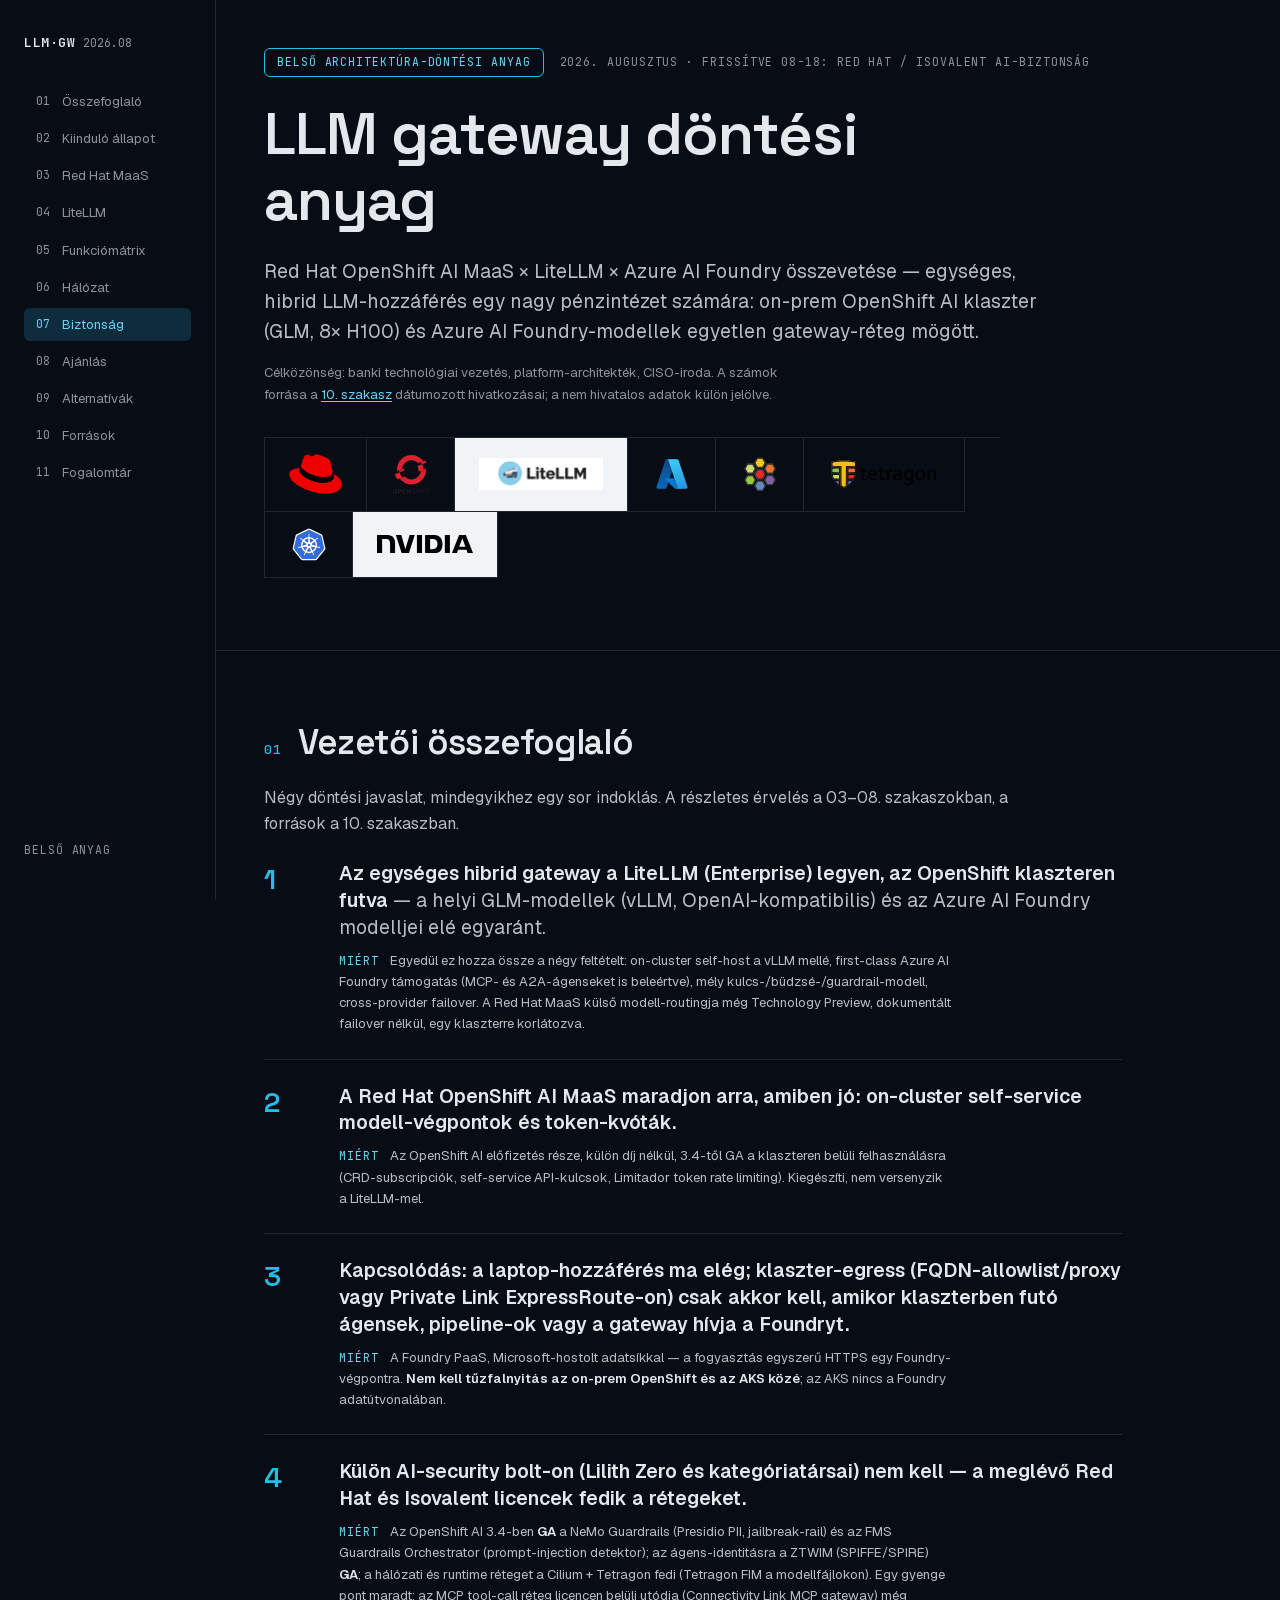
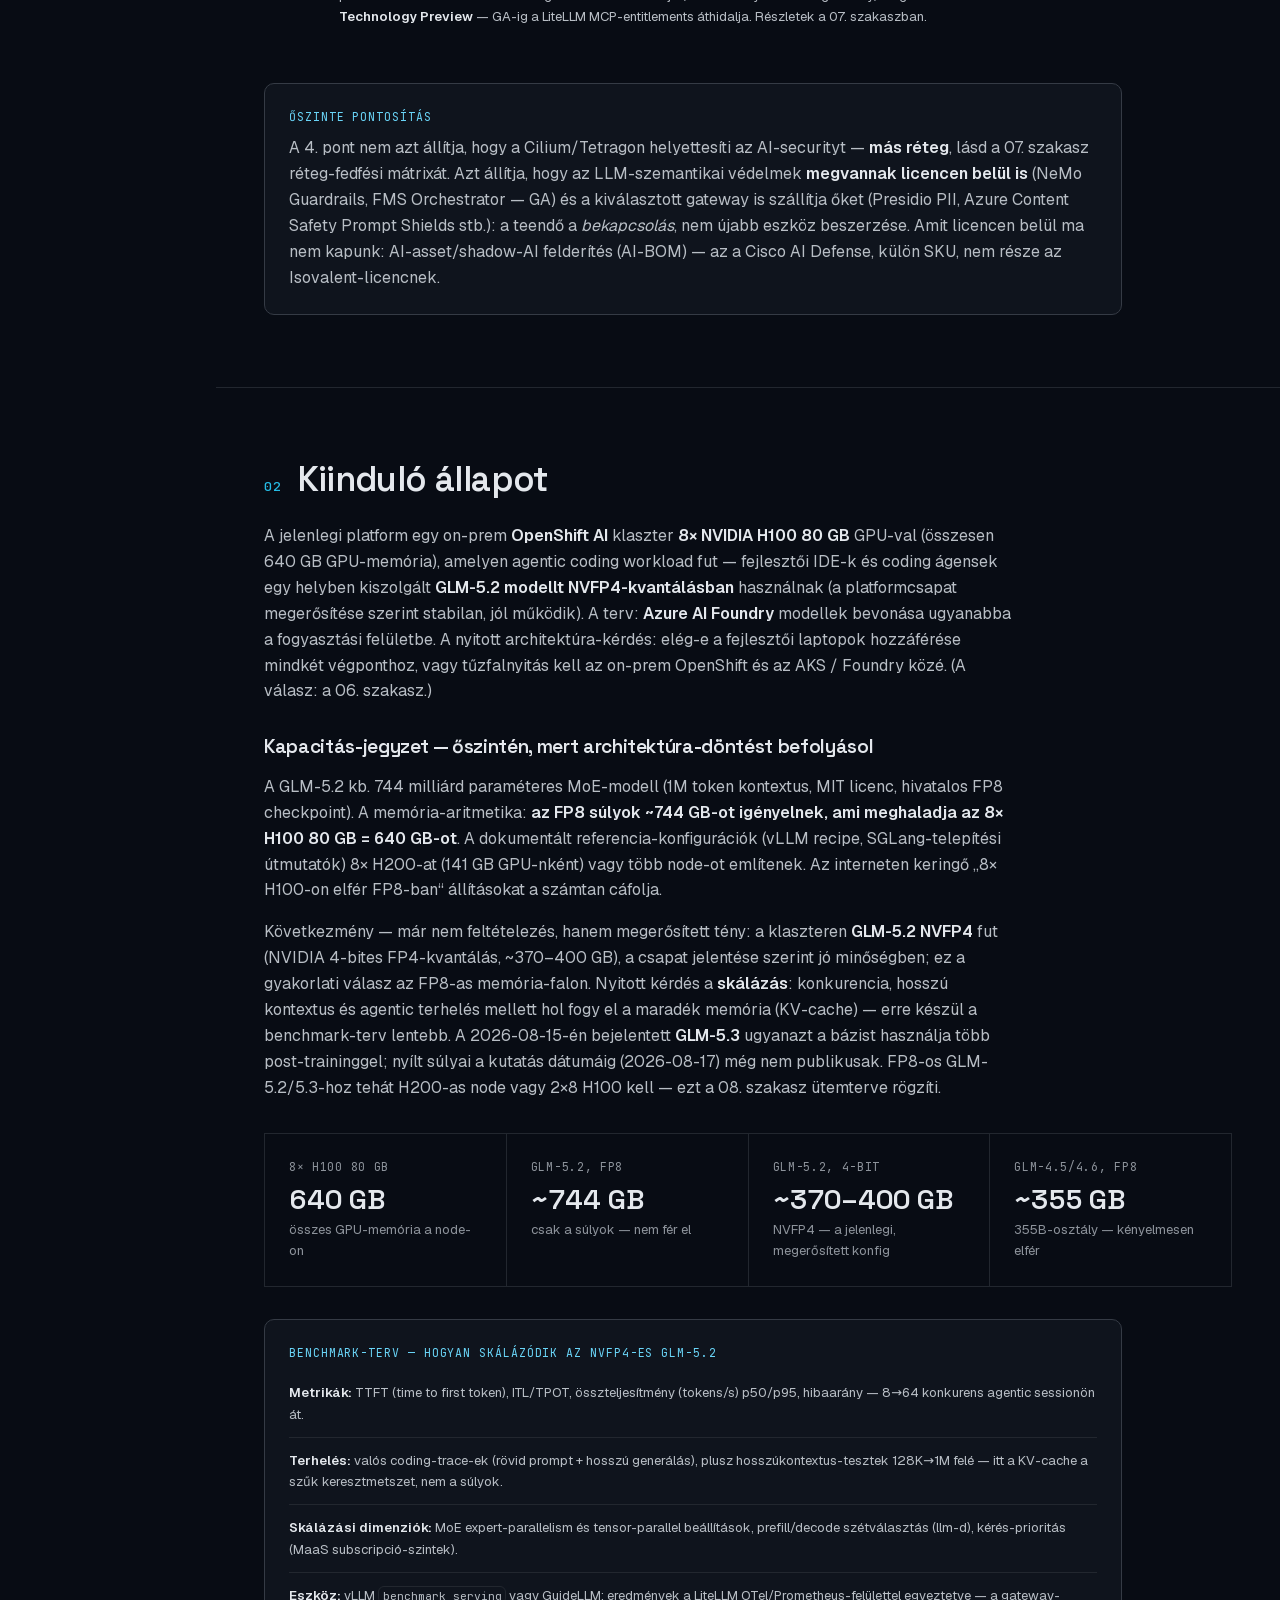
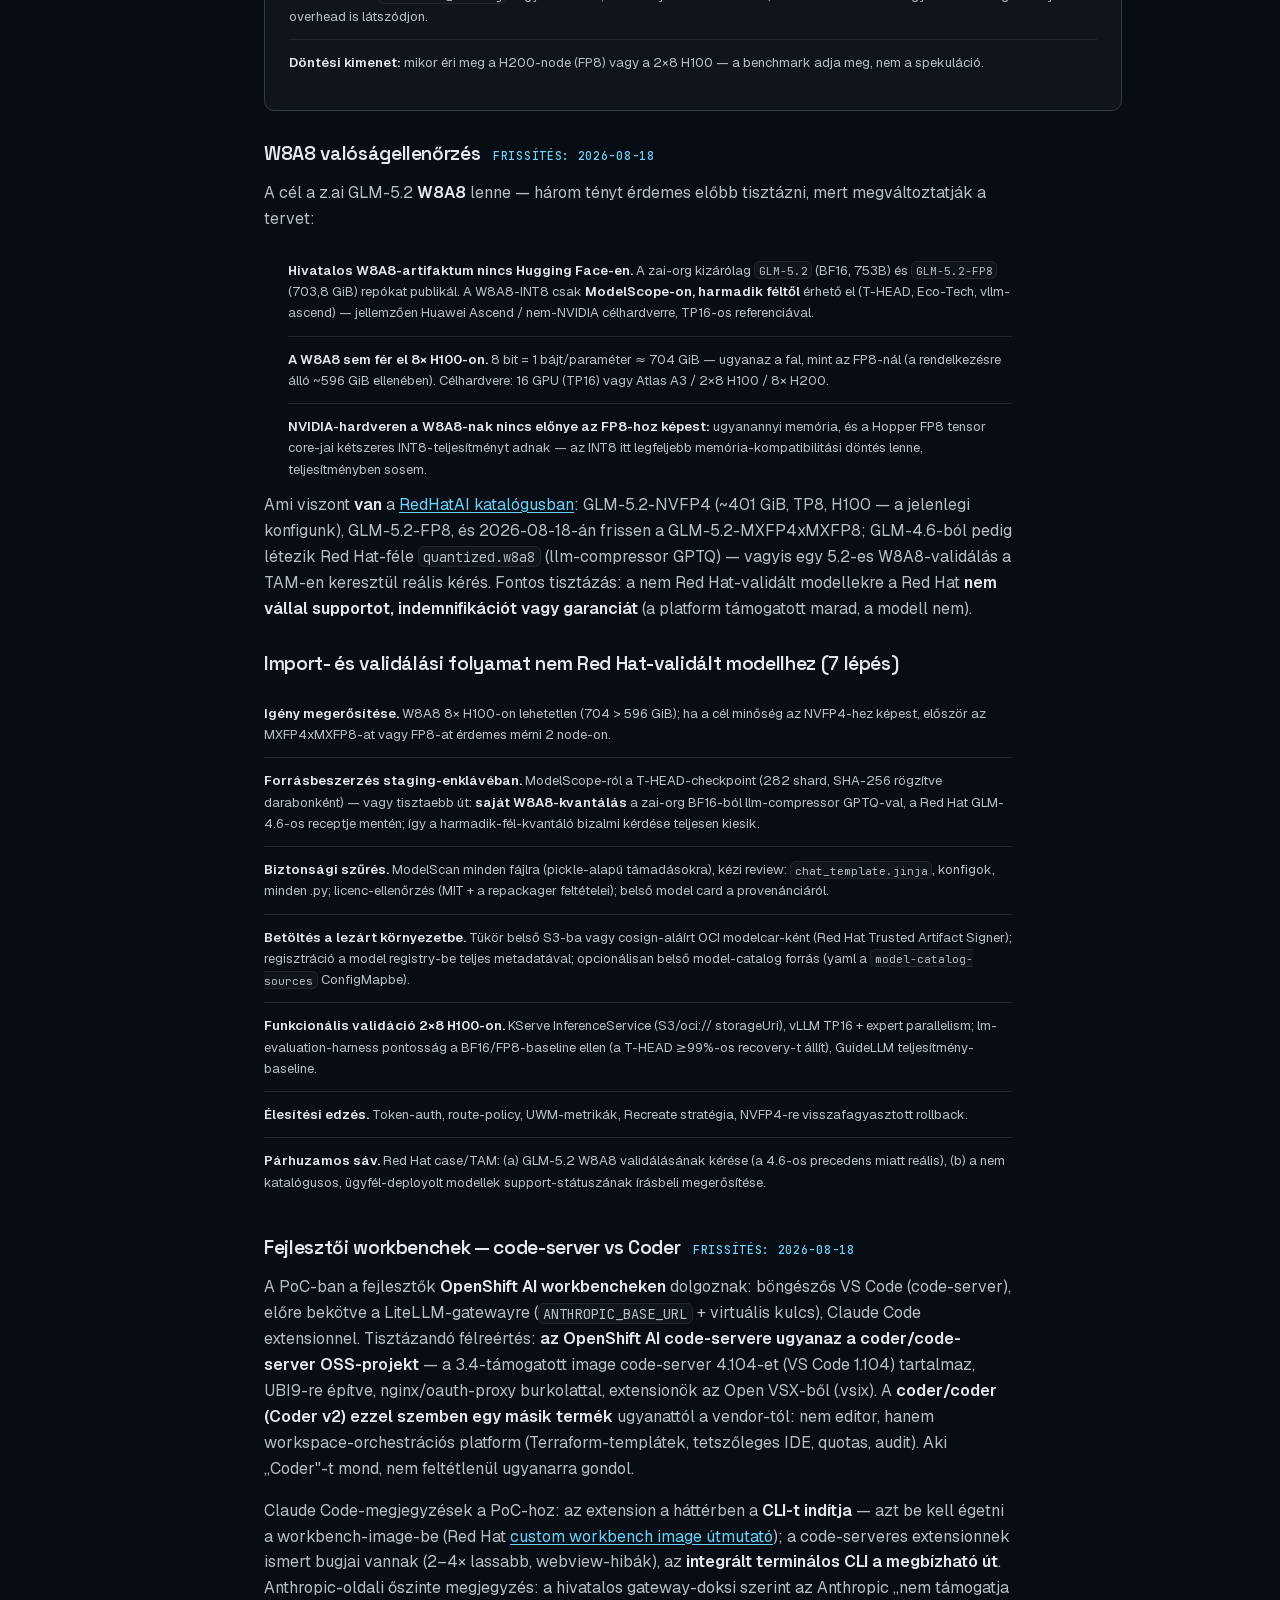
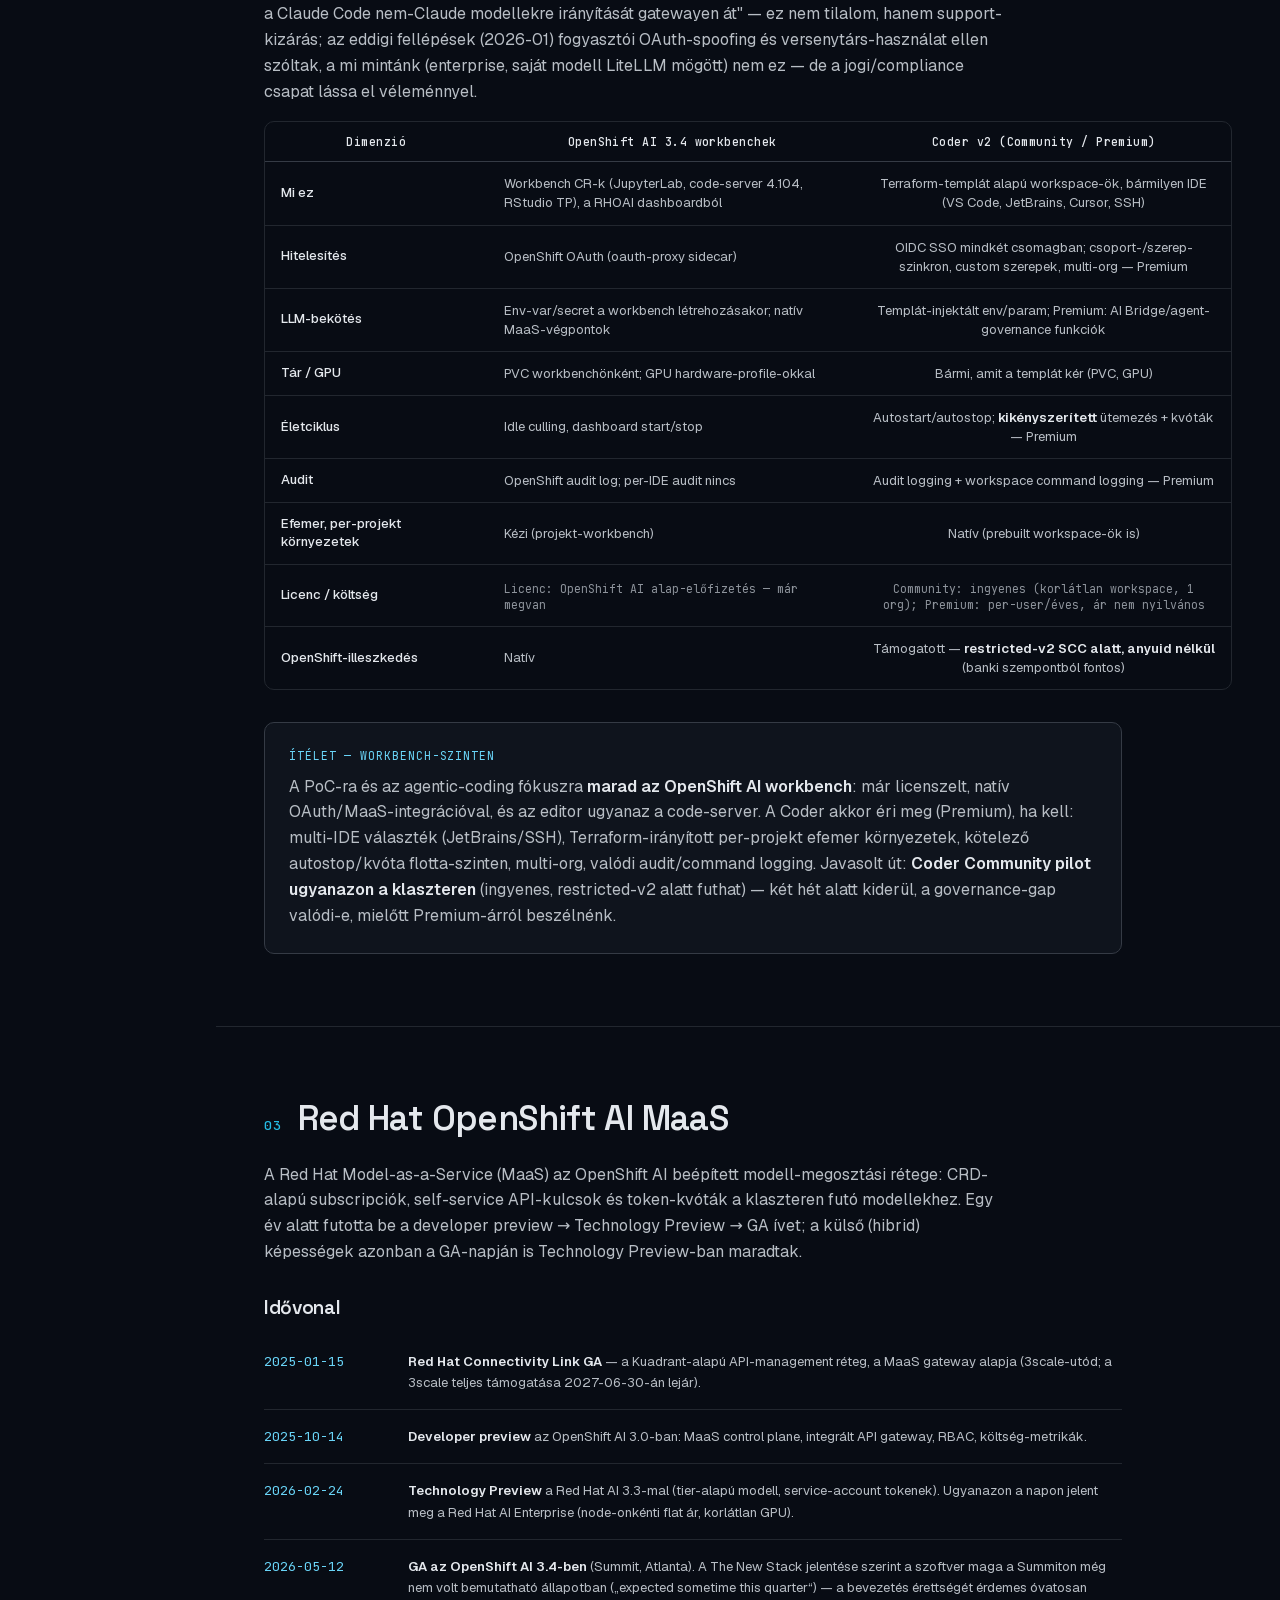
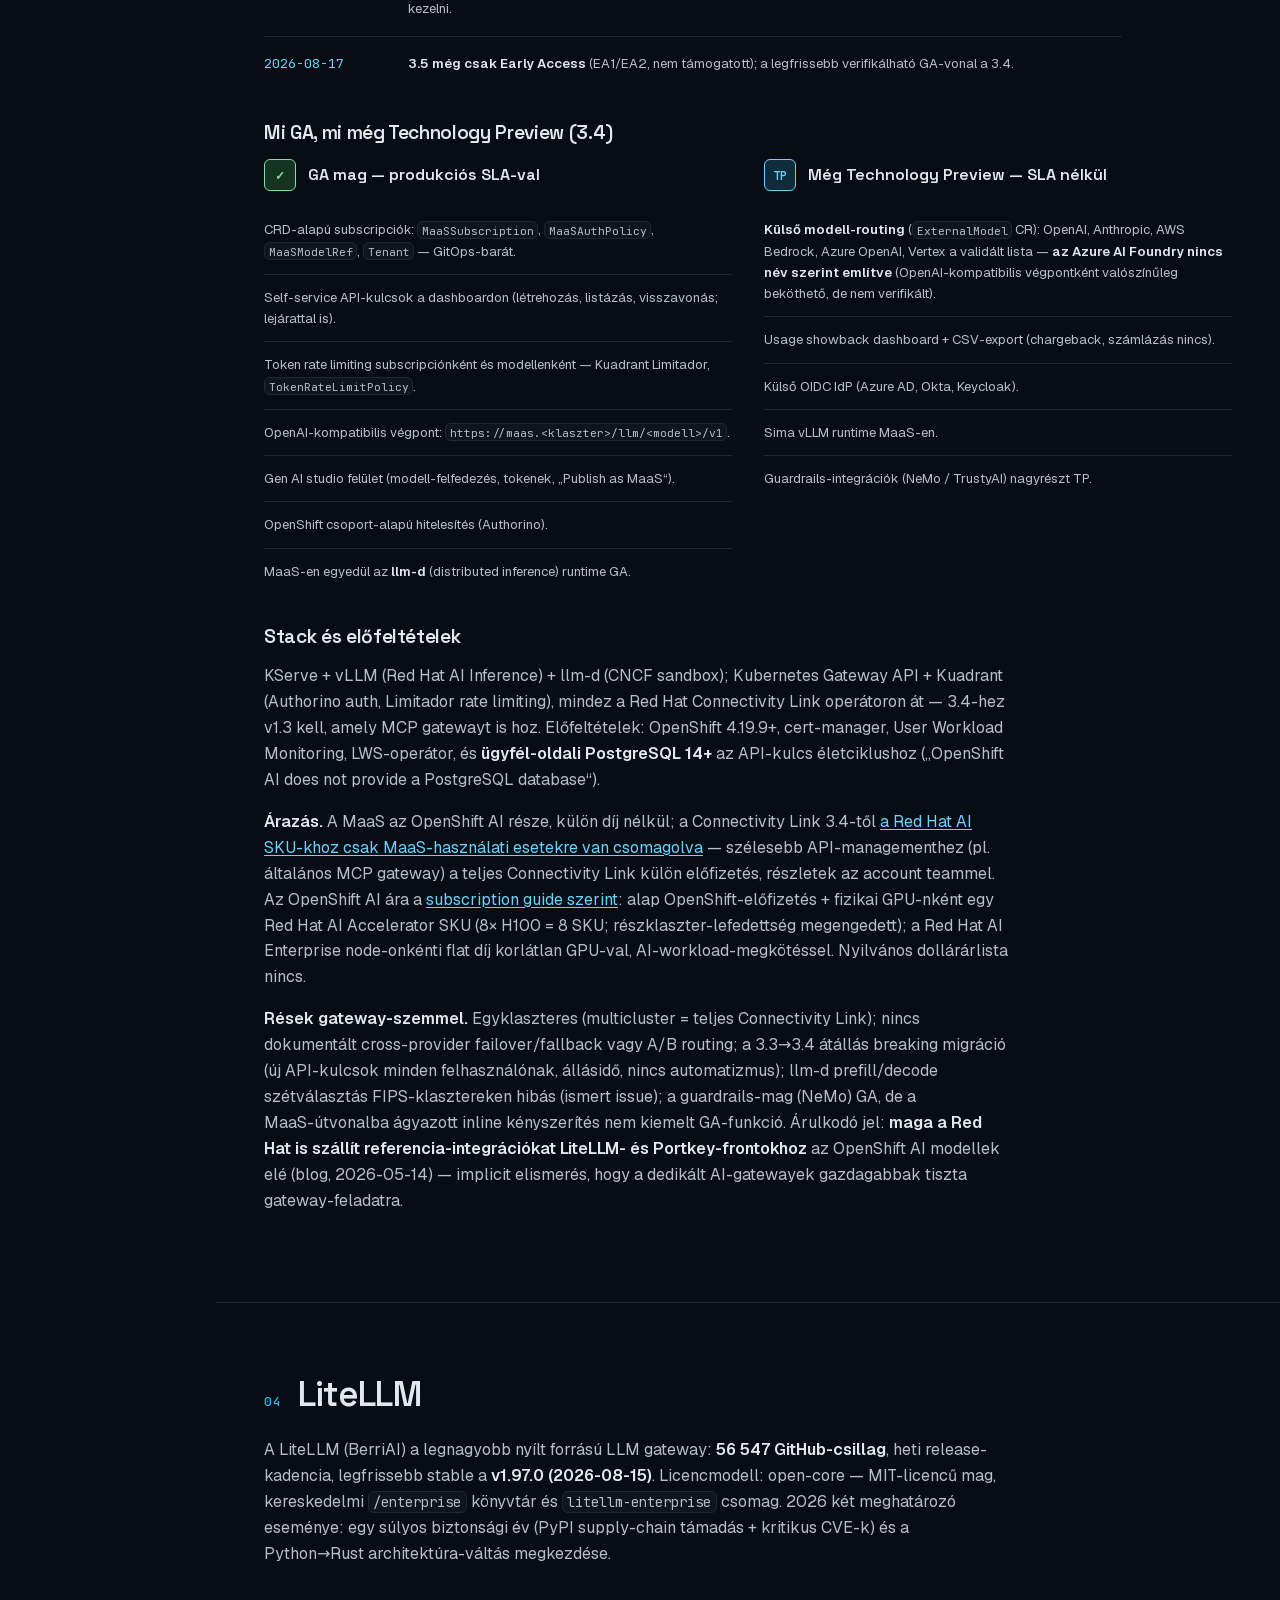
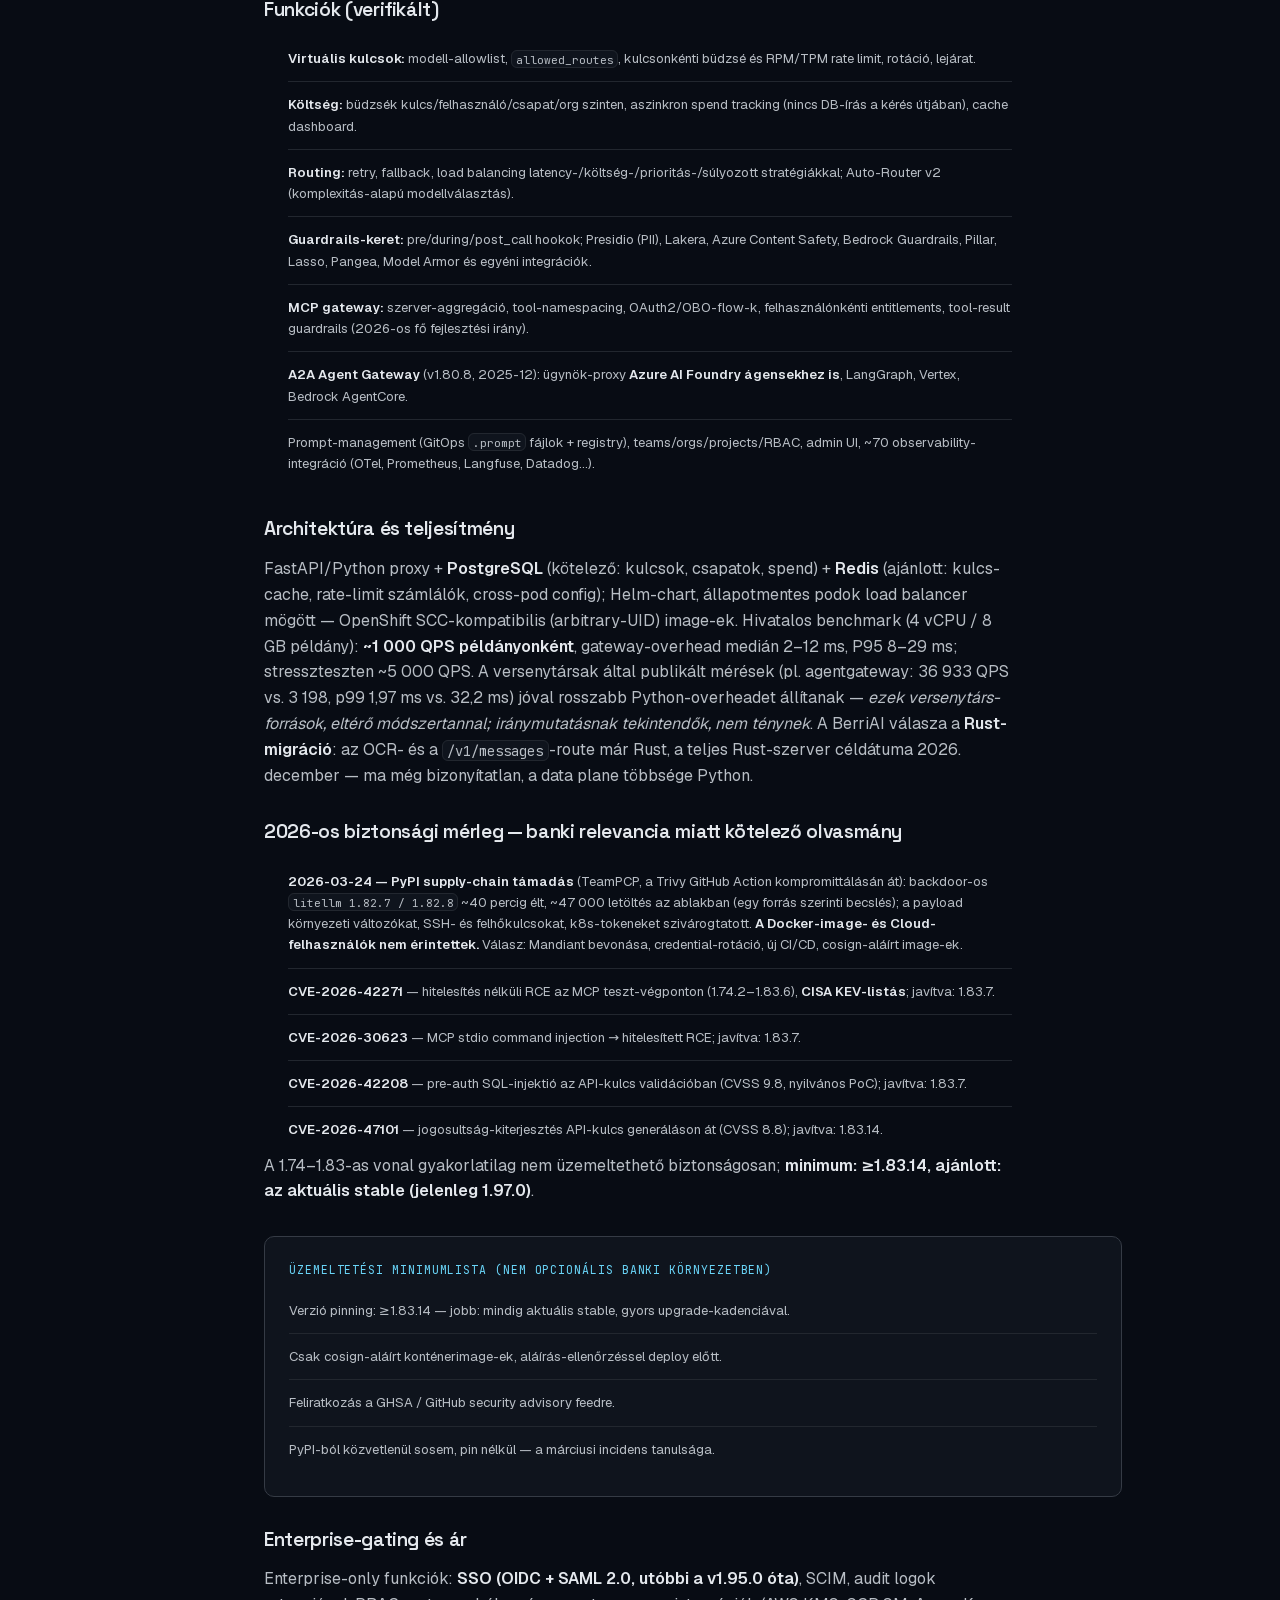
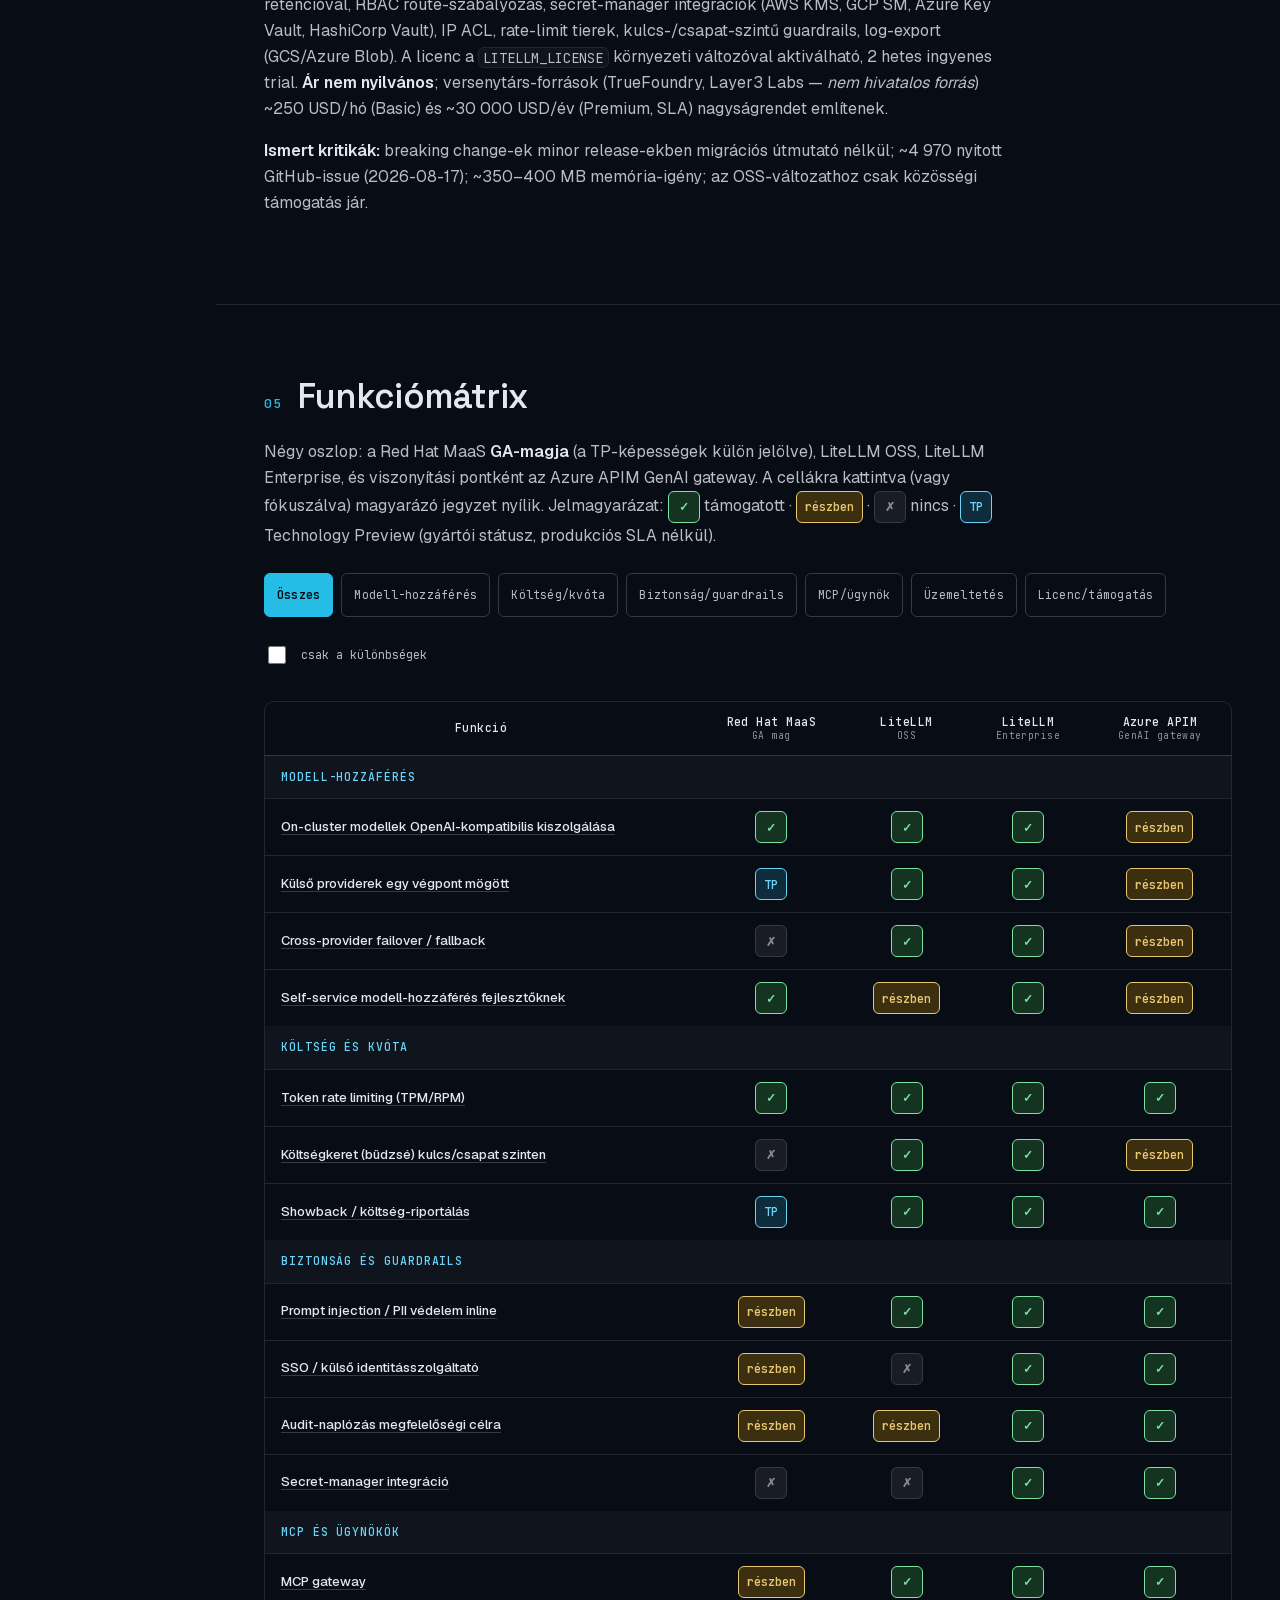
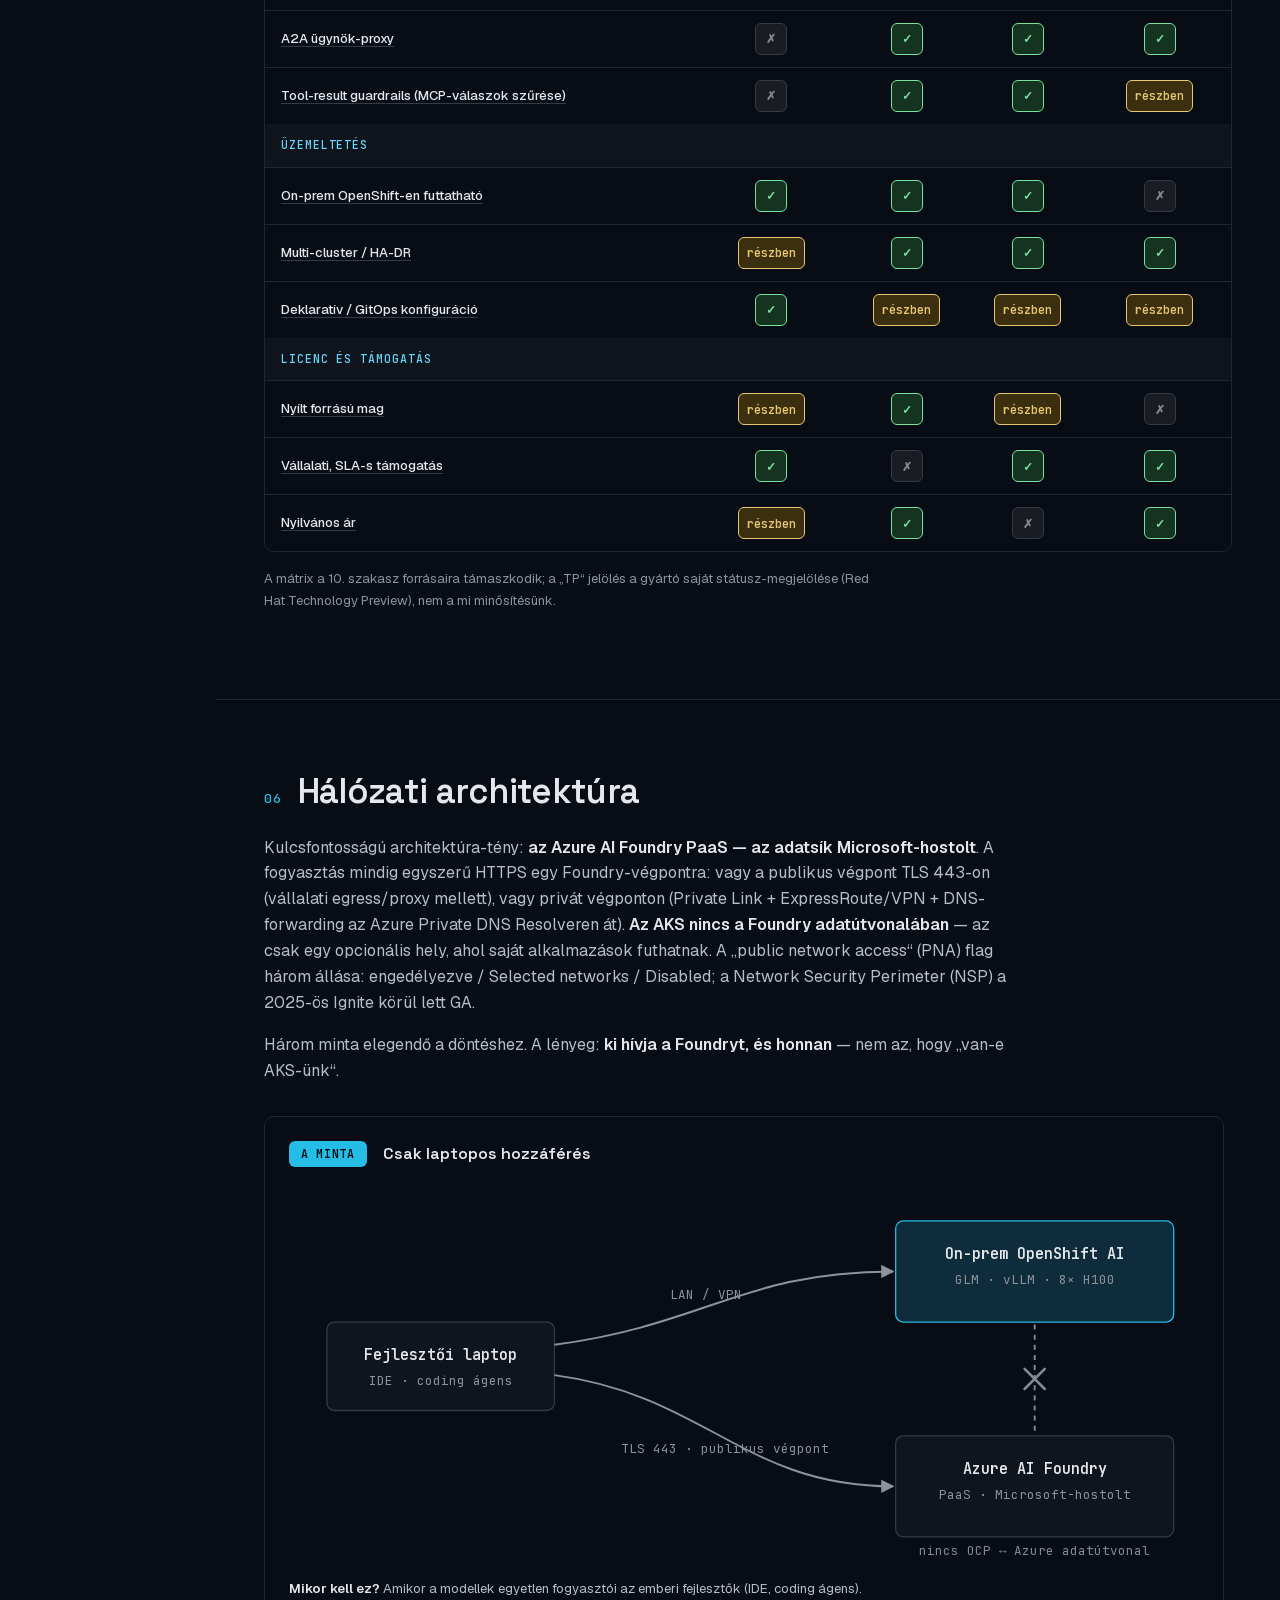
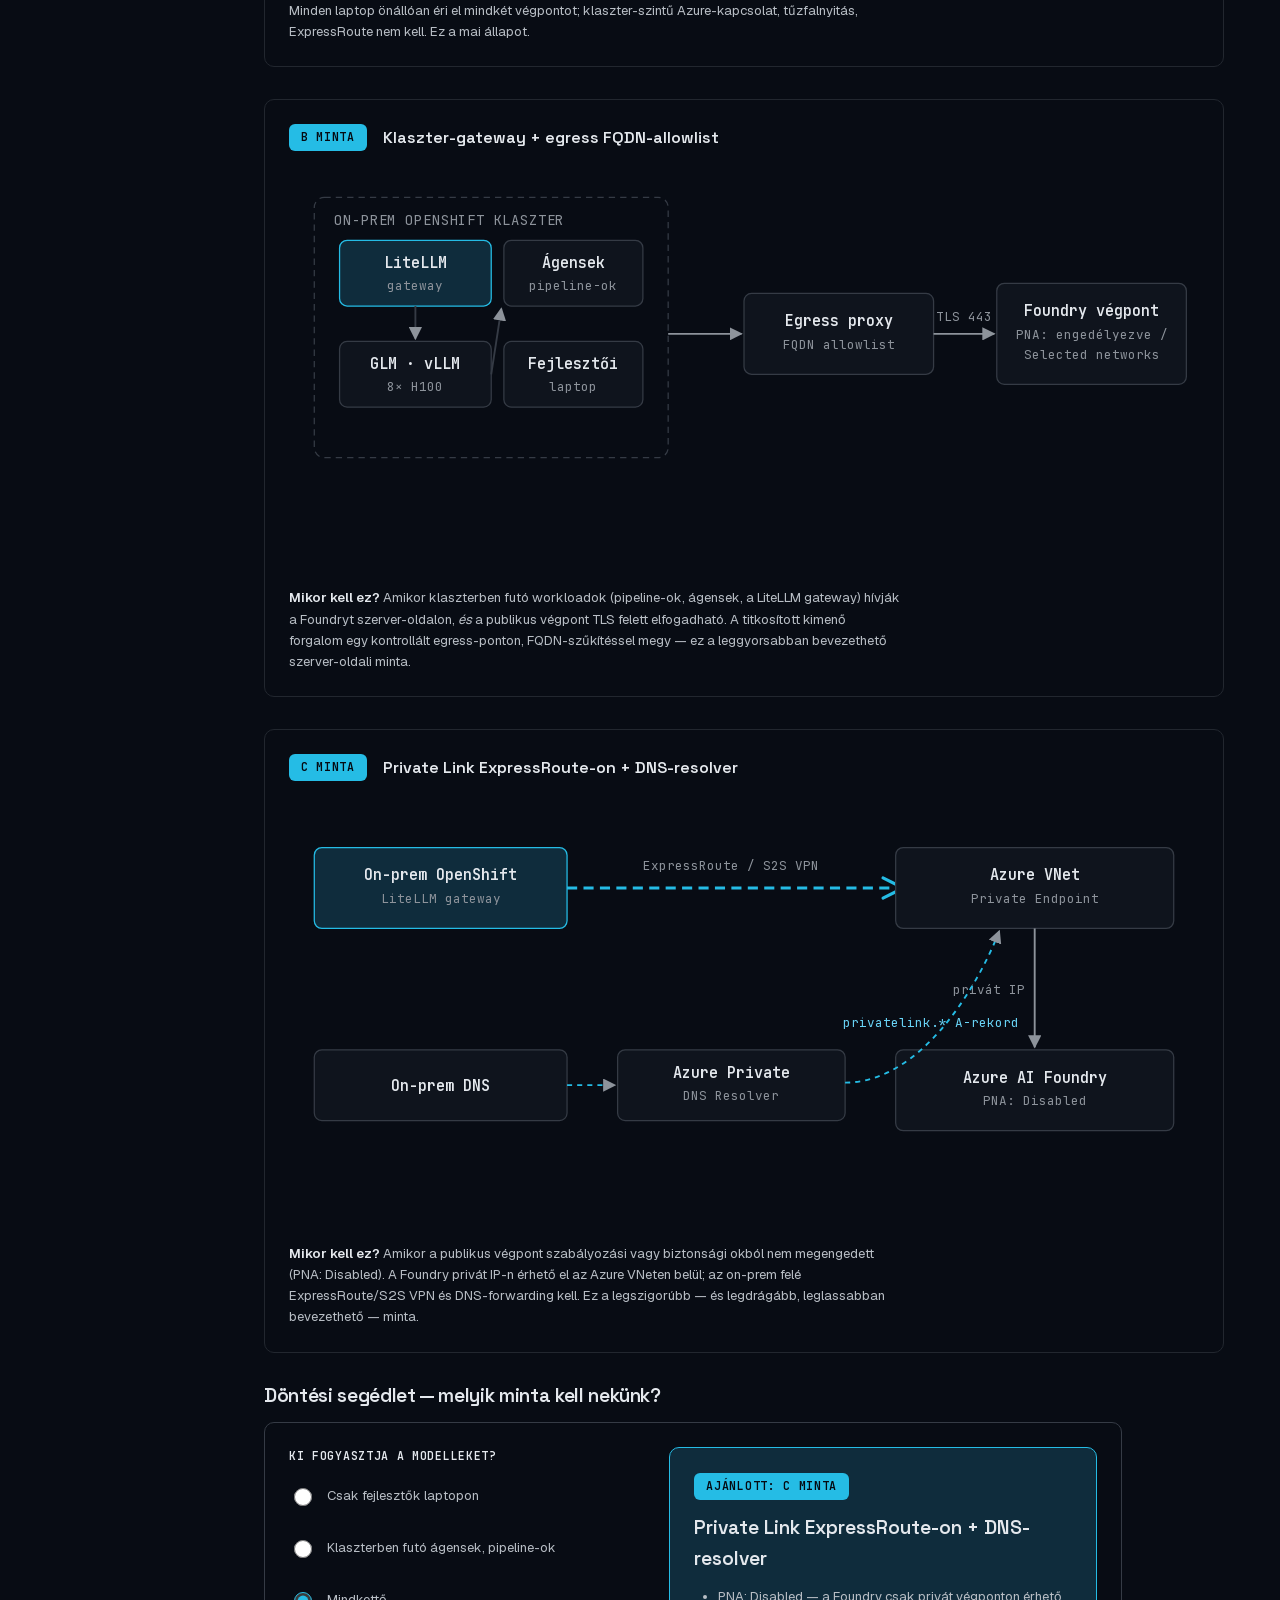
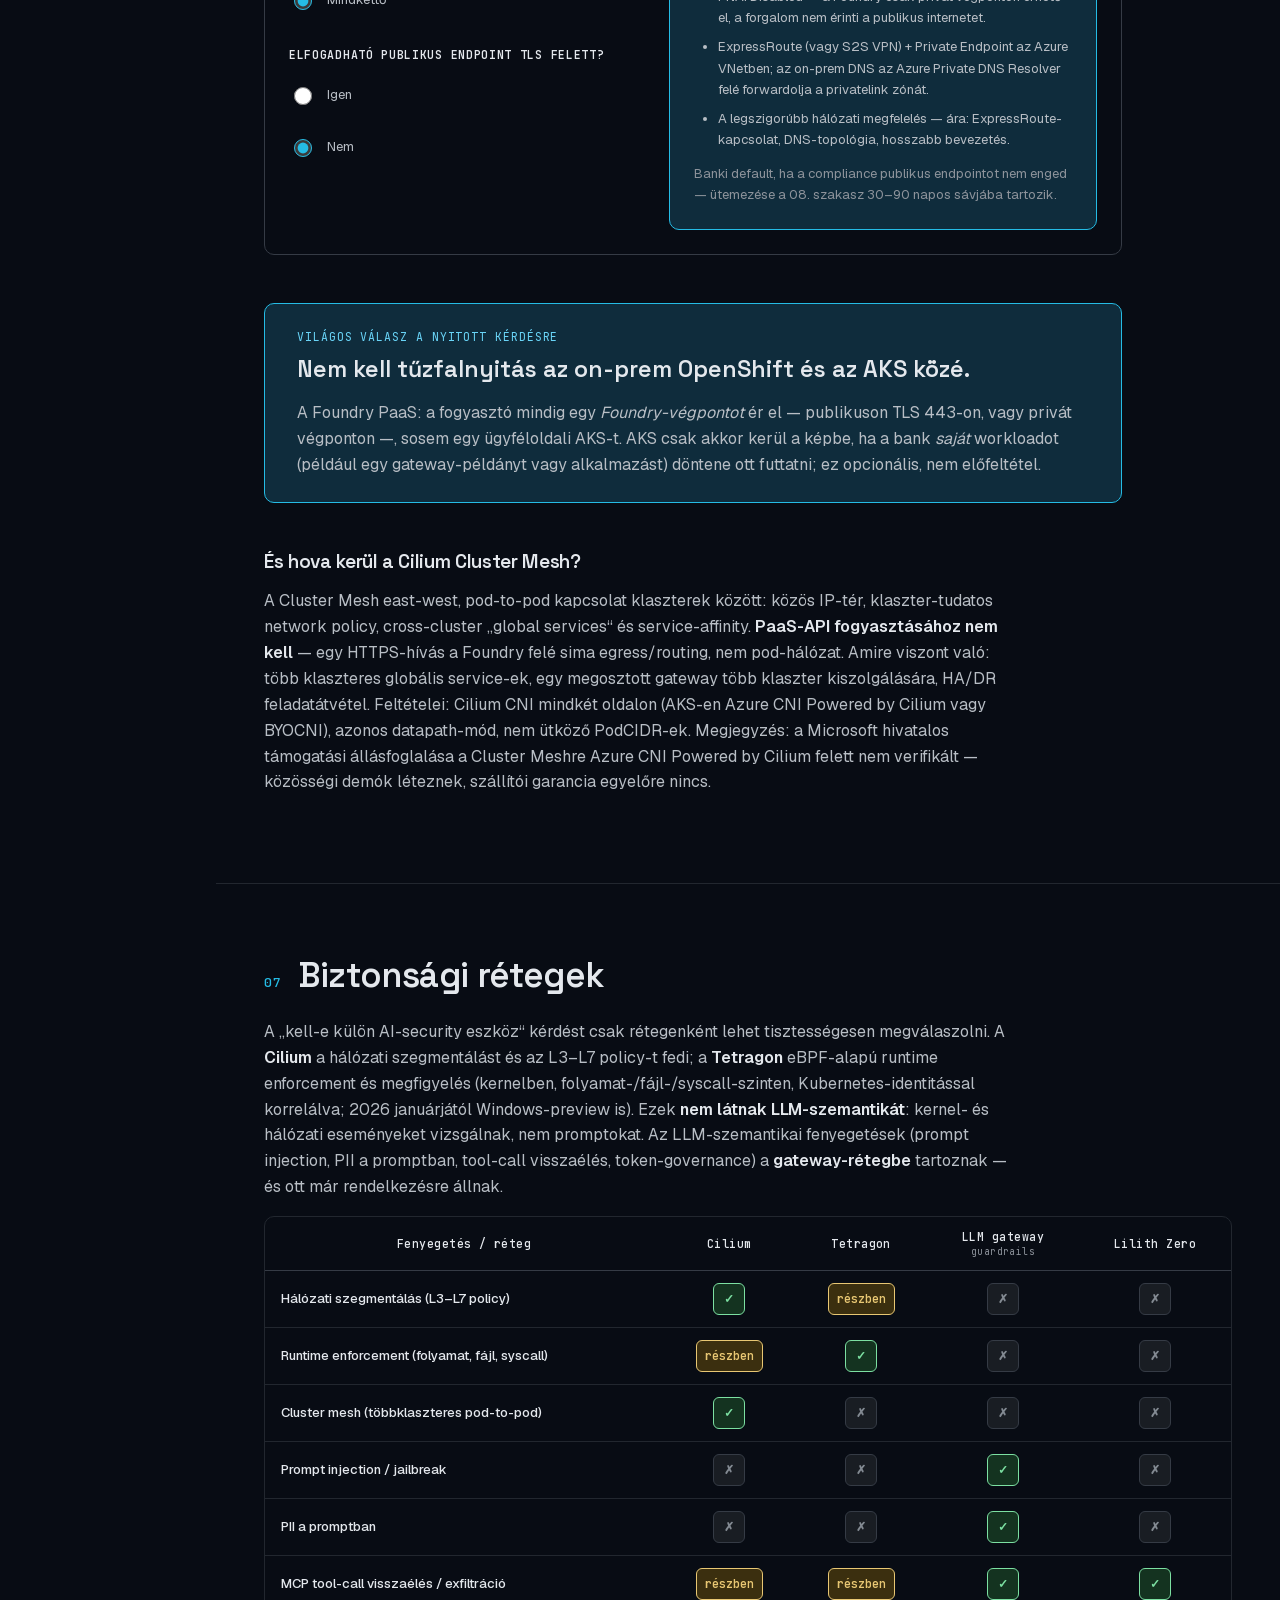
==== commit 2a532aeb: "code-server vs Coder összehasonlítás: PoC workbench-tisztázás, összehasonlító tábla, Claude Code meg" ====
--- a/index.html
+++ b/index.html
@@ -155,6 +155,75 @@
           <li><strong>Élesítési edzés.</strong> Token-auth, route-policy, UWM-metrikák, Recreate stratégia, NVFP4-re visszafagyasztott rollback.</li>
           <li><strong>Párhuzamos sáv.</strong> Red Hat case/TAM: (a) GLM-5.2 W8A8 validálásának kérése (a 4.6-os precedens miatt reális), (b) a nem katalógusos, ügyfél-deployolt modellek support-státuszának írásbeli megerősítése.</li>
         </ol>
+      </div>
+
+      <h3 class="subhead">Fejlesztői workbenchek — code-server vs Coder <span class="subhead__tag">frissítés: 2026-08-18</span></h3>
+      <div class="prose">
+        <p>A PoC-ban a fejlesztők <strong>OpenShift AI workbencheken</strong> dolgoznak: böngészős VS Code (code-server), előre bekötve a LiteLLM-gatewayre (<code>ANTHROPIC_BASE_URL</code> + virtuális kulcs), Claude Code extensionnel. Tisztázandó félreértés: <strong>az OpenShift AI code-servere ugyanaz a coder/code-server OSS-projekt</strong> — a 3.4-támogatott image code-server 4.104-et (VS Code 1.104) tartalmaz, UBI9-re építve, nginx/oauth-proxy burkolattal, extensionök az Open VSX-ből (.vsix). A <strong>coder/coder (Coder v2) ezzel szemben egy másik termék</strong> ugyanattól a vendor-tól: nem editor, hanem workspace-orchestrációs platform (Terraform-templátek, tetszőleges IDE, quotas, audit). Aki „Coder"-t mond, nem feltétlenül ugyanarra gondol.</p>
+        <p>Claude Code-megjegyzések a PoC-hoz: az extension a háttérben a <strong>CLI-t indítja</strong> — azt be kell égetni a workbench-image-be (Red Hat <a href="https://docs.redhat.com/en/documentation/red_hat_openshift_ai_self-managed/3.3/html/managing_openshift_ai/creating-custom-workbench-images" target="_blank" rel="noopener">custom workbench image útmutató</a>); a code-serveres extensionnek ismert bugjai vannak (2–4× lassabb, webview-hibák), az <strong>integrált terminálos CLI a megbízható út</strong>. Anthropic-oldali őszinte megjegyzés: a hivatalos gateway-doksi szerint az Anthropic „nem támogatja a Claude Code nem-Claude modellekre irányítását gatewayen át" — ez nem tilalom, hanem support-kizárás; az eddigi fellépések (2026-01) fogyasztói OAuth-spoofing és versenytárs-használat ellen szóltak, a mi mintánk (enterprise, saját modell LiteLLM mögött) nem ez — de a jogi/compliance csapat lássa el véleménnyel.</p>
+      </div>
+      <div class="matrix-wrap">
+        <table class="matrix matrix--license" id="coderMatrix">
+          <caption class="visually-hidden">OpenShift AI workbenches vs Coder v2 összehasonlítás</caption>
+          <thead>
+            <tr>
+              <th scope="col" class="matrix__feature">Dimenzió</th>
+              <th scope="col">OpenShift AI 3.4 workbenchek</th>
+              <th scope="col">Coder v2 (Community / Premium)</th>
+            </tr>
+          </thead>
+          <tbody>
+            <tr>
+              <th scope="row">Mi ez</th>
+              <td>Workbench CR-k (JupyterLab, code-server 4.104, RStudio TP), a RHOAI dashboardból</td>
+              <td>Terraform-templát alapú workspace-ök, bármilyen IDE (VS Code, JetBrains, Cursor, SSH)</td>
+            </tr>
+            <tr>
+              <th scope="row">Hitelesítés</th>
+              <td>OpenShift OAuth (oauth-proxy sidecar)</td>
+              <td>OIDC SSO mindkét csomagban; csoport-/szerep-szinkron, custom szerepek, multi-org — Premium</td>
+            </tr>
+            <tr>
+              <th scope="row">LLM-bekötés</th>
+              <td>Env-var/secret a workbench létrehozásakor; natív MaaS-végpontok</td>
+              <td>Templát-injektált env/param; Premium: AI Bridge/agent-governance funkciók</td>
+            </tr>
+            <tr>
+              <th scope="row">Tár / GPU</th>
+              <td>PVC workbenchönként; GPU hardware-profile-okkal</td>
+              <td>Bármi, amit a templát kér (PVC, GPU)</td>
+            </tr>
+            <tr>
+              <th scope="row">Életciklus</th>
+              <td>Idle culling, dashboard start/stop</td>
+              <td>Autostart/autostop; <strong>kikényszerített</strong> ütemezés + kvóták — Premium</td>
+            </tr>
+            <tr>
+              <th scope="row">Audit</th>
+              <td>OpenShift audit log; per-IDE audit nincs</td>
+              <td>Audit logging + workspace command logging — Premium</td>
+            </tr>
+            <tr>
+              <th scope="row">Efemer, per-projekt környezetek</td>
+              <td>Kézi (projekt-workbench)</td>
+              <td>Natív (prebuilt workspace-ök is)</td>
+            </tr>
+            <tr>
+              <th scope="row">Licenc / költség</th>
+              <td><span class="lic">Licenc: OpenShift AI alap-előfizetés — már megvan</span></td>
+              <td><span class="lic">Community: ingyenes (korlátlan workspace, 1 org); Premium: per-user/éves, ár nem nyilvános</span></td>
+            </tr>
+            <tr>
+              <th scope="row">OpenShift-illeszkedés</th>
+              <td>Natív</td>
+              <td>Támogatott — <strong>restricted-v2 SCC alatt, anyuid nélkül</strong> (banki szempontból fontos)</td>
+            </tr>
+          </tbody>
+        </table>
+      </div>
+      <div class="note-box">
+        <p class="note-box__label">Ítélet — workbench-szinten</p>
+        <p>A PoC-ra és az agentic-coding fókuszra <strong>marad az OpenShift AI workbench</strong>: már licenszelt, natív OAuth/MaaS-integrációval, és az editor ugyanaz a code-server. A Coder akkor éri meg (Premium), ha kell: multi-IDE választék (JetBrains/SSH), Terraform-irányított per-projekt efemer környezetek, kötelező autostop/kvóta flotta-szinten, multi-org, valódi audit/command logging. Javasolt út: <strong>Coder Community pilot ugyanazon a klaszteren</strong> (ingyenes, restricted-v2 alatt futhat) — két hét alatt kiderül, a governance-gap valódi-e, mielőtt Premium-árról beszélnénk.</p>
       </div>
     </section>
 
@@ -781,6 +850,7 @@
             <li>RH MaaS self-service továbbra is on-cluster fogyasztóknak; szerepek dokumentálása.</li>
             <li>Compliance-döntés: ha publikus endpoint nem engedhető meg, C minta — Private Link + ExpressRoute + Private DNS Resolver projektindítás.</li>
             <li>Cisco Secure AI Factory értékelés: ingyenes dCloud instant demo lefuttatása (intro + v2 scenariok); ha az AI-asset-felderítés kell, AI Defense PoC — scope szigorúan Discovery/AI-BOM/MCP-audit (a runtime guardrails átfedné a meglévő NeMo/FMS + LiteLLM réteget).</li>
+            <li>Fejlesztői környezet: Claude Code CLI beégetése egy custom code-server workbench-image-be (az extension helyett a terminál a megbízható); Coder Community pilot ugyanazon a klaszteren a governance-gap felmérésére (restricted-v2 alatt fut, anyuid nélkül).</li>
           </ul>
         </li>
         <li class="roadmap__step">
@@ -940,6 +1010,21 @@
           </ul>
         </div>
         <div class="sources__group">
+          <h3>Fejlesztői környezet (code-server vs Coder) <span class="sources__date">frissítés 2026-08-18</span></h3>
+          <ul class="sources__list">
+            <li><a href="https://access.redhat.com/articles/rhoai-supported-configs-3.x" target="_blank" rel="noopener">Red Hat — Supported Configurations 3.x (code-server 4.104 / VS Code 1.104 a 3.4-ben)</a> <span class="sources__date">2026-07-09</span></li>
+            <li><a href="https://raw.githubusercontent.com/opendatahub-io/notebooks/main/codeserver/ubi9-python-3.12/Dockerfile.konflux.cpu" target="_blank" rel="noopener">opendatahub-io/notebooks — a code-server workbench Dockerfile (coder/code-server forrásból, UBI9)</a> <span class="sources__date">2026-08-18</span></li>
+            <li><a href="https://coder.com/blog/code-server-vs-coder-v2" target="_blank" rel="noopener">Coder blog — code-server vs Coder v2 (editor vs platform)</a> <span class="sources__date">2023-01-04</span></li>
+            <li><a href="https://coder.com/pricing" target="_blank" rel="noopener">Coder — pricing (Community vs Premium split; ár nem nyilvános)</a> <span class="sources__date">2026-08-18</span></li>
+            <li><a href="https://coder.com/docs/install/openshift" target="_blank" rel="noopener">Coder docs — OpenShift-telepítés (restricted-v2, anyuid nélkül)</a> <span class="sources__date">2026-08-18</span></li>
+            <li><a href="https://code.claude.com/docs/en/llm-gateway" target="_blank" rel="noopener">Anthropic — Claude Code LLM gateway doksi (ANTHROPIC_BASE_URL; „no support for non-Claude models via gateway")</a> <span class="sources__date">2026-08-18</span></li>
+            <li><a href="https://docs.litellm.ai/docs/tutorials/claude_code_max_subscription" target="_blank" rel="noopener">LiteLLM docs — Claude Code a gateway mögött (virtuális kulcsok, büdzsék)</a> <span class="sources__date">2026-08-18</span></li>
+            <li><a href="https://github.com/anthropics/claude-code/issues/15172" target="_blank" rel="noopener">GitHub — claude-code#15172 (extension lassabb code-serverben; a CLI-terminál a megbízható)</a> <span class="sources__date">2025-12-23</span></li>
+            <li><a href="https://venturebeat.com/technology/anthropic-cracks-down-on-unauthorized-claude-usage-by-third-party-harnesses" target="_blank" rel="noopener">VentureBeat — Anthropic fellépés third-party harnessek ellen (2026-01)</a> <span class="sources__date">2026-01-09</span></li>
+            <li><a href="https://docs.redhat.com/en/documentation/red_hat_openshift_ai_self-managed/3.3/html/managing_openshift_ai/creating-custom-workbench-images" target="_blank" rel="noopener">Red Hat docs — custom workbench image készítése</a> <span class="sources__date">2026-08-18</span></li>
+          </ul>
+        </div>
+        <div class="sources__group">
           <h3>Modell-import és validáció (W8A8) <span class="sources__date">frissítés 2026-08-18</span></h3>
           <ul class="sources__list">
             <li><a href="https://huggingface.co/zai-org" target="_blank" rel="noopener">Hugging Face — zai-org (GLM-5.2: csak BF16 + FP8; W8A8 nincs)</a> <span class="sources__date">2026-08-18</span></li>
@@ -997,6 +1082,8 @@
         <div class="glossary__item"><dt>Cisco AI Defense</dt><dd>A Cisco AI-biztonsági platformja (Discovery / red teaming / runtime guardrails, MCP-audit a v2-ben) — külön SKU, nem része az Isovalent-licencnek.</dd></div>
         <div class="glossary__item"><dt><a href="https://cilium.io/" target="_blank" rel="noopener">Cilium</a></dt><dd>eBPF-alapú Kubernetes-hálózat (CNI): identitás-alapú L3–L7 policy, FQDN-egress, Hubble-megfigyelés. Isovalent Enterprise Platform Networking-pillére.</dd></div>
         <div class="glossary__item"><dt><a href="https://docs.cilium.io/en/stable/network/clustermesh/intro/" target="_blank" rel="noopener">Cluster Mesh</a></dt><dd>Cilium-funkció: több klaszter pod-hálózatának összekapcsolása, globális service-ekkel. PaaS-API fogyasztásához nem kell.</dd></div>
+        <div class="glossary__item"><dt>code-server</dt><dd>A Coder OSS-projektje: VS Code a böngészőben. Az OpenShift AI workbench-image-e erre épül (4.104 = VS Code 1.104 a 3.4-ben).</dd></div>
+        <div class="glossary__item"><dt>Coder (v2)</dt><dd>A code-server vendorának másik terméke: workspace-orchestrációs platform Terraform-templátekkel, tetszőleges IDE-vel — nem azonos a code-serverrel.</dd></div>
         <div class="glossary__item"><dt>Cosign</dt><dd>Konténerimage-aláírás és -ellenőrzés; a LiteLLM image-ek v1.83.0 óta cosign-aláírtak — deploy előtt kötelező ellenőrizni.</dd></div>
         <div class="glossary__item"><dt>CRD (Custom Resource Definition)</dt><dd>Kubernetes-bővítmény, amelyben a MaaS-objektumok (MaaSSubscription, MaaSAuthPolicy…) élnek — GitOps-barát konfiguráció.</dd></div>
         <div class="glossary__item"><dt>CVE / CVSS / CISA KEV</dt><dd>Sebezhetőség-azonosító; súlyossági pontszám; a CISA aktívan kihasznált sebezhetőségeinek listája (a CVE-2026-42271 rajta van).</dd></div>
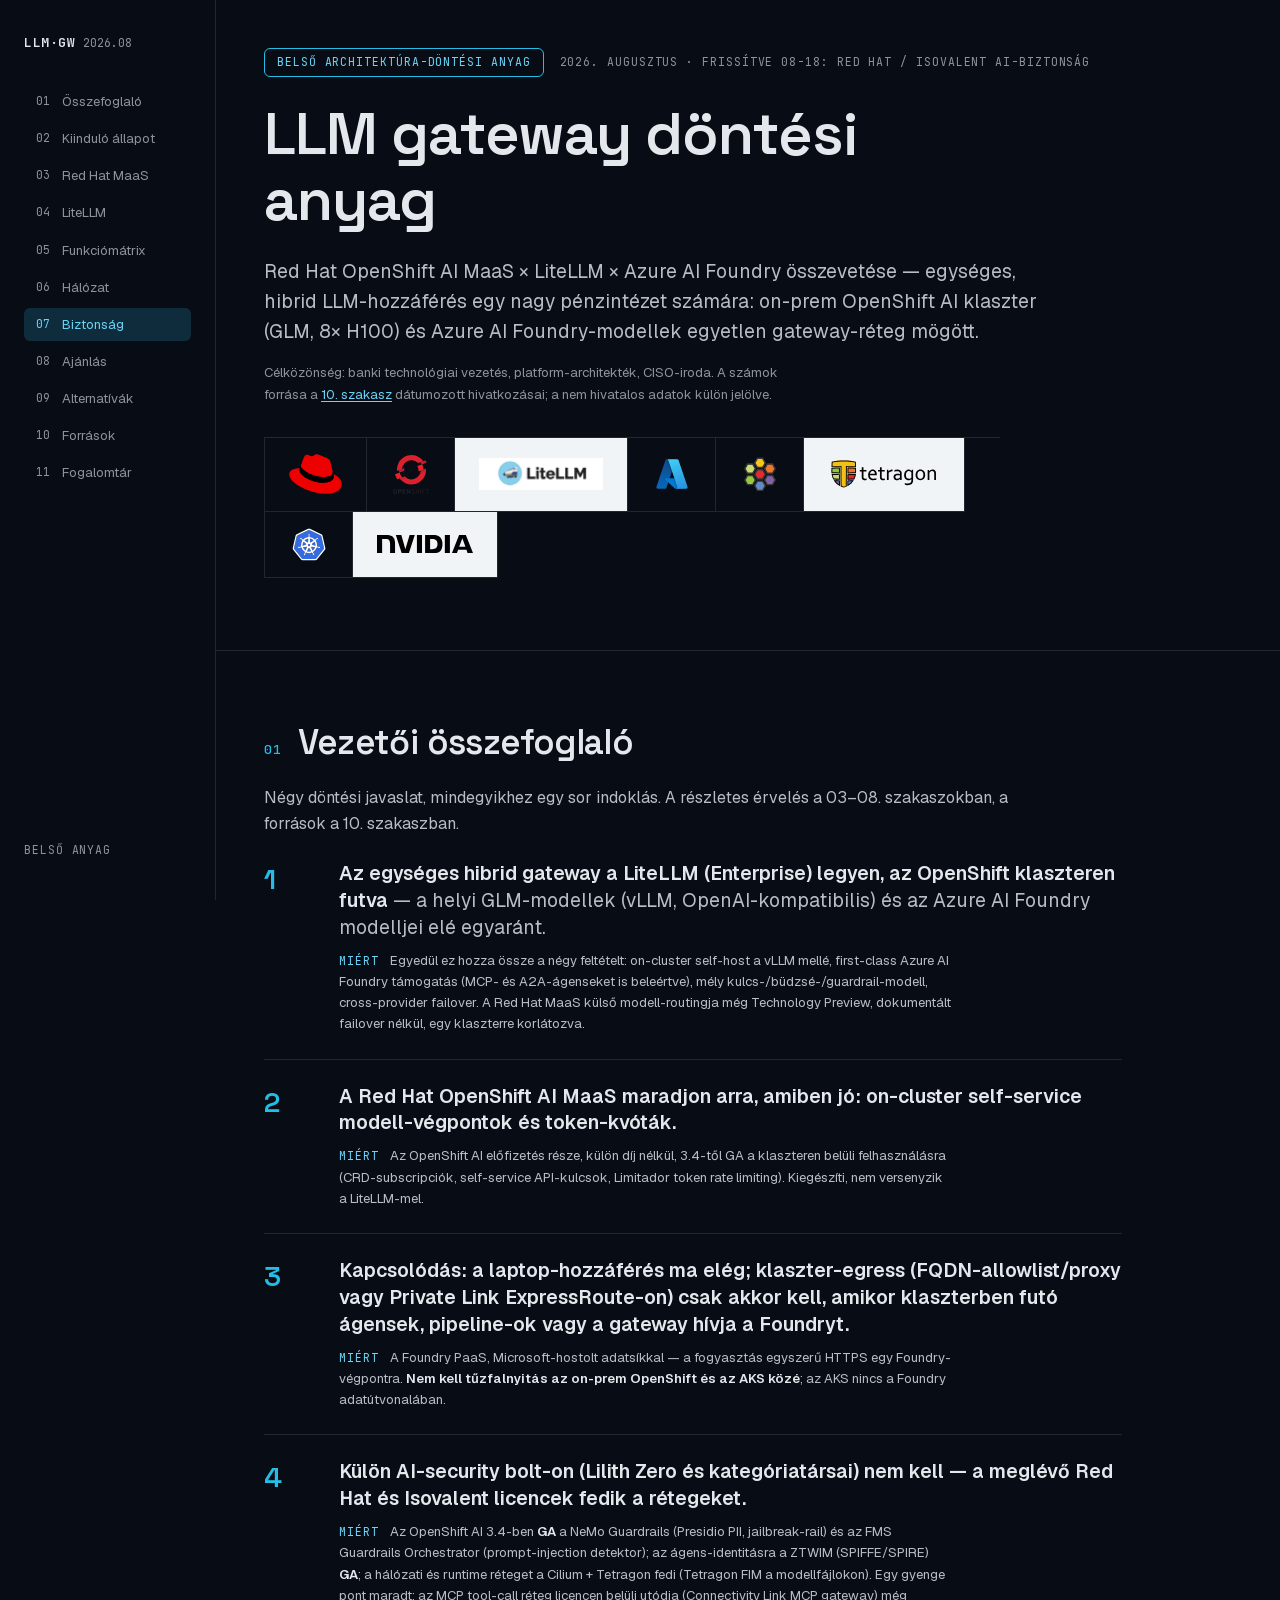
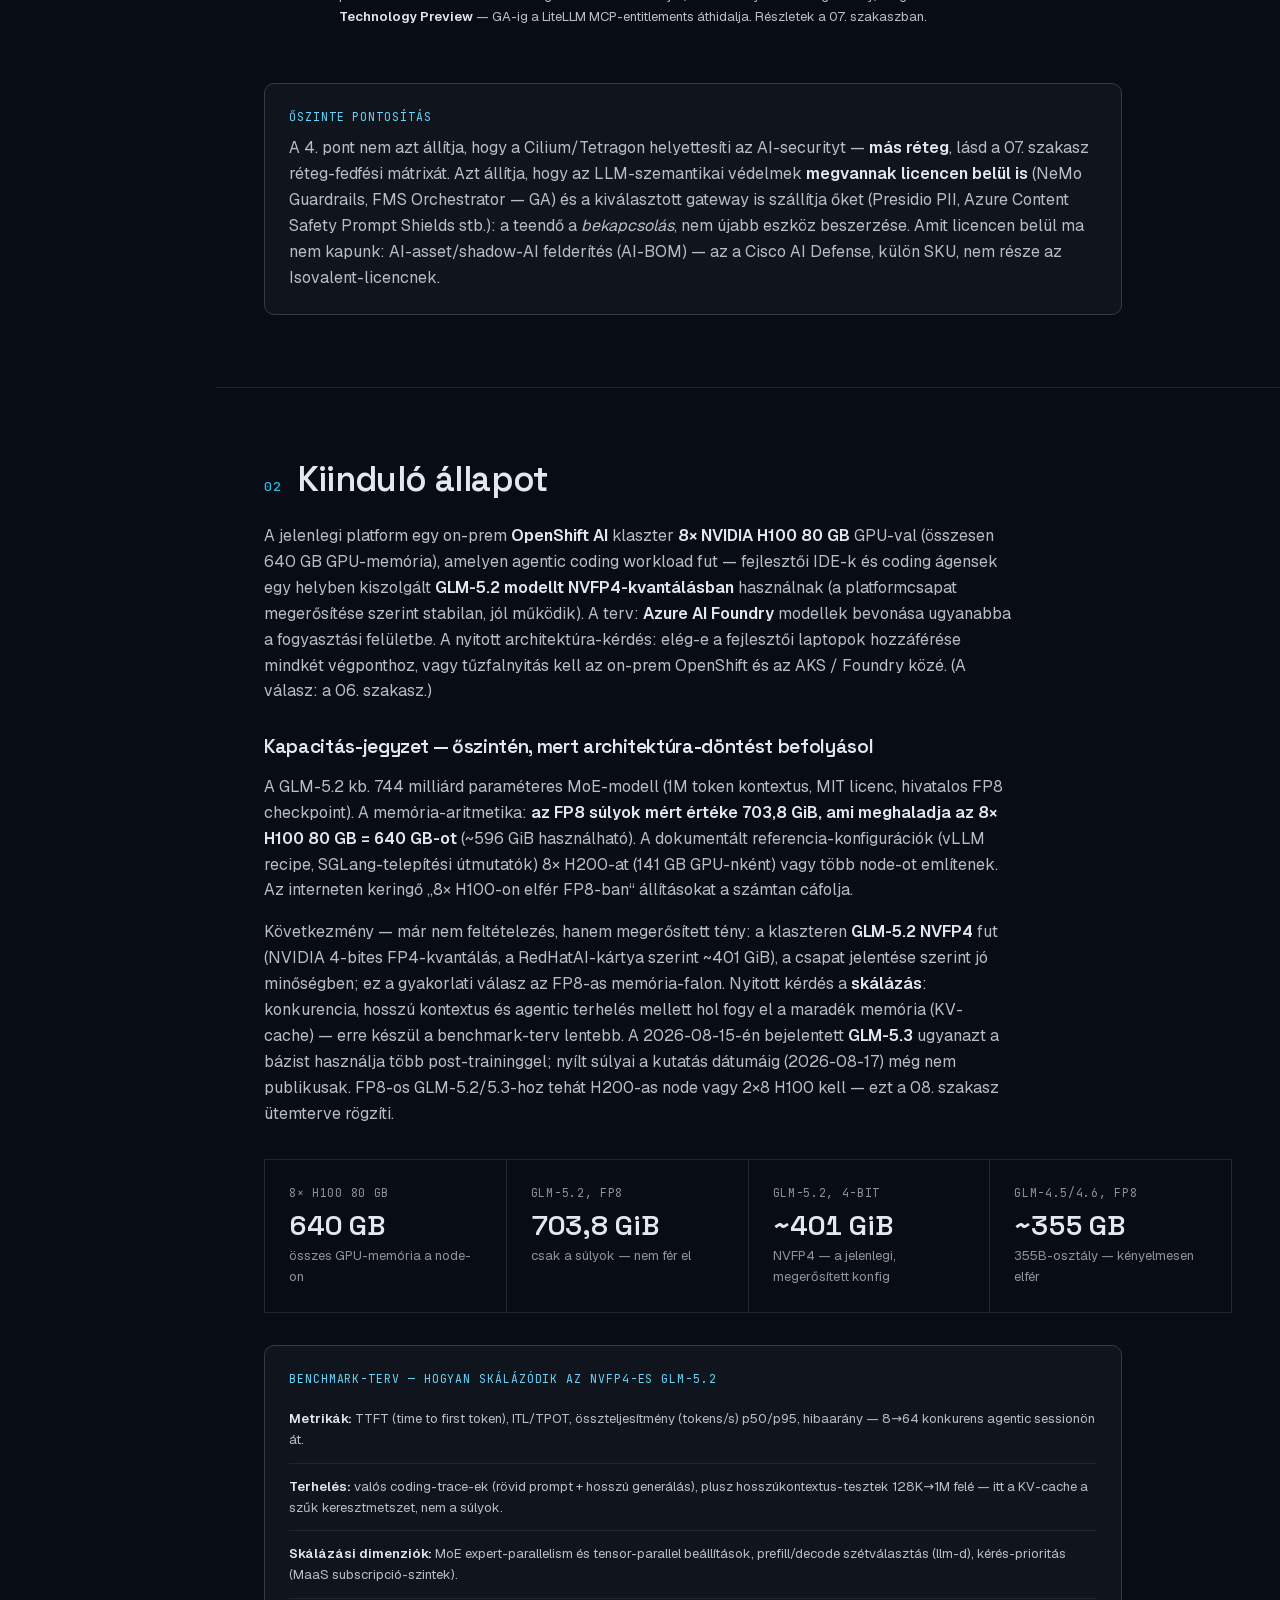
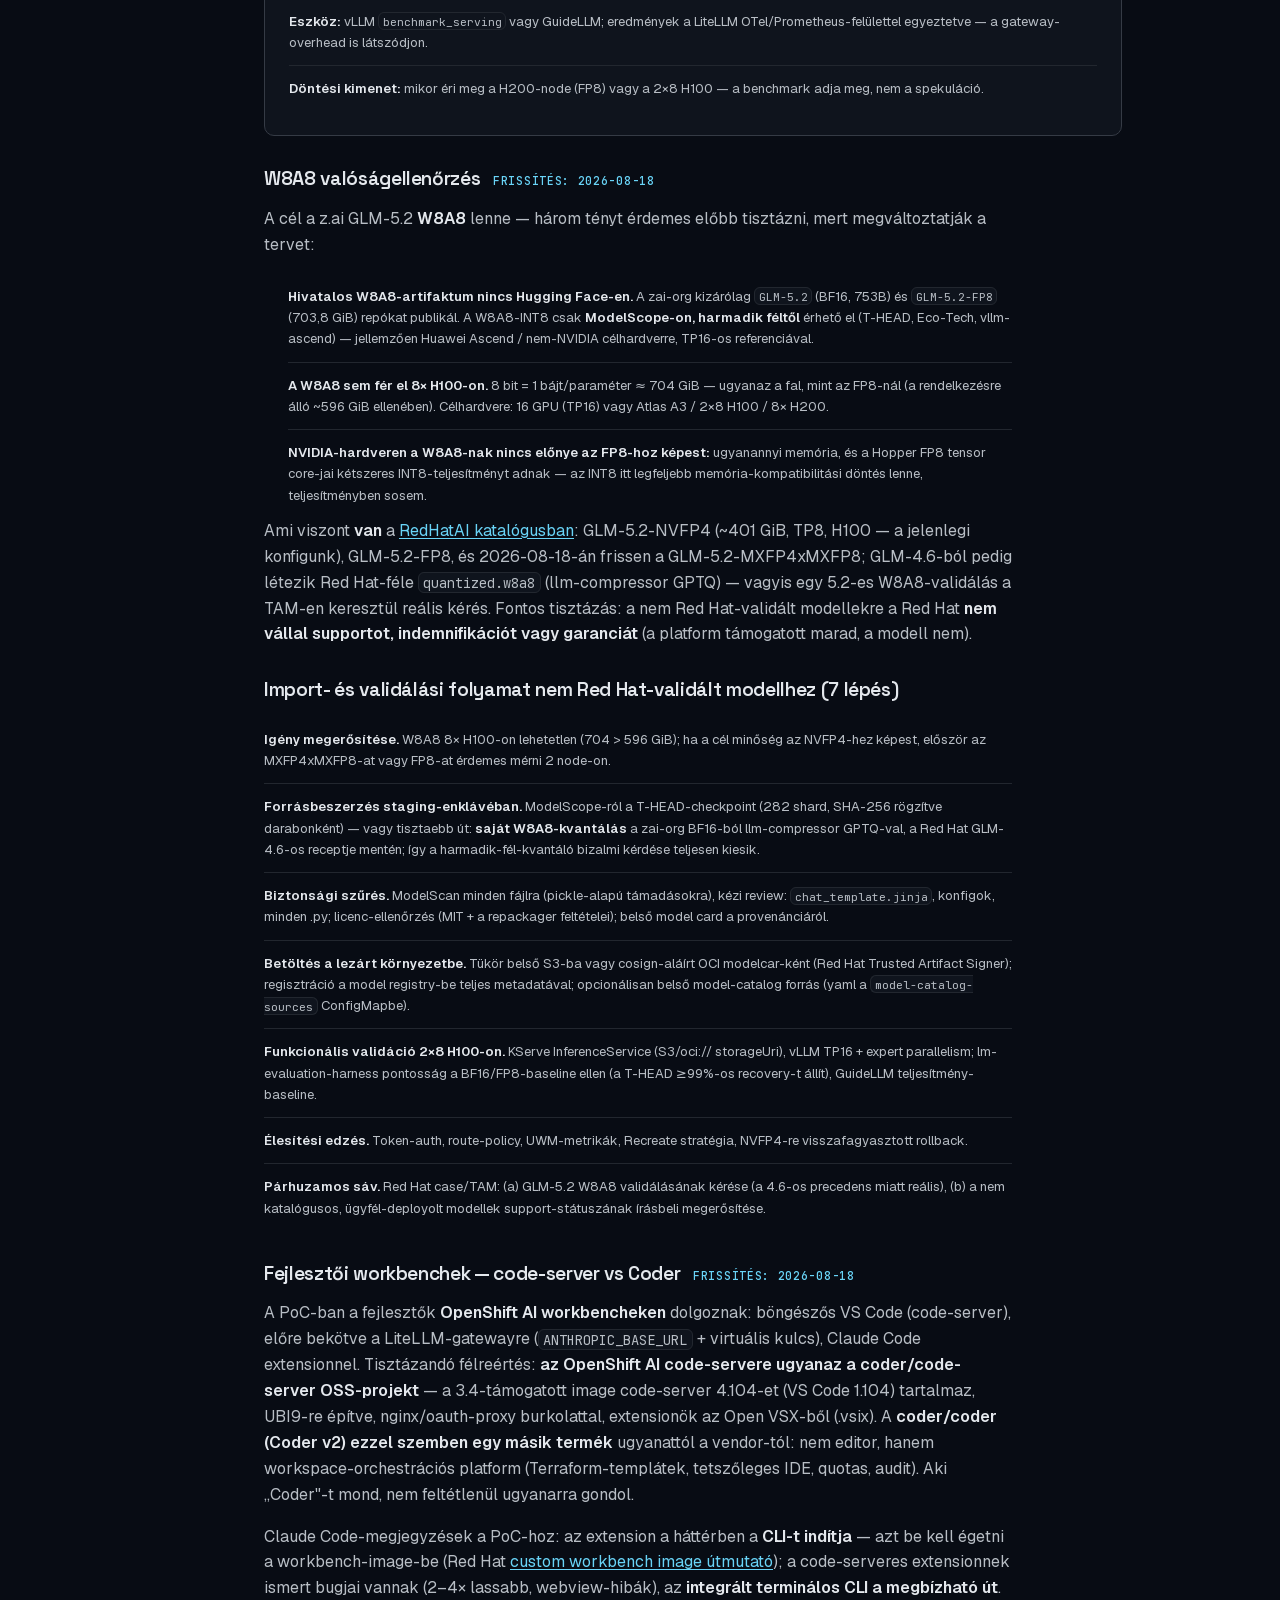
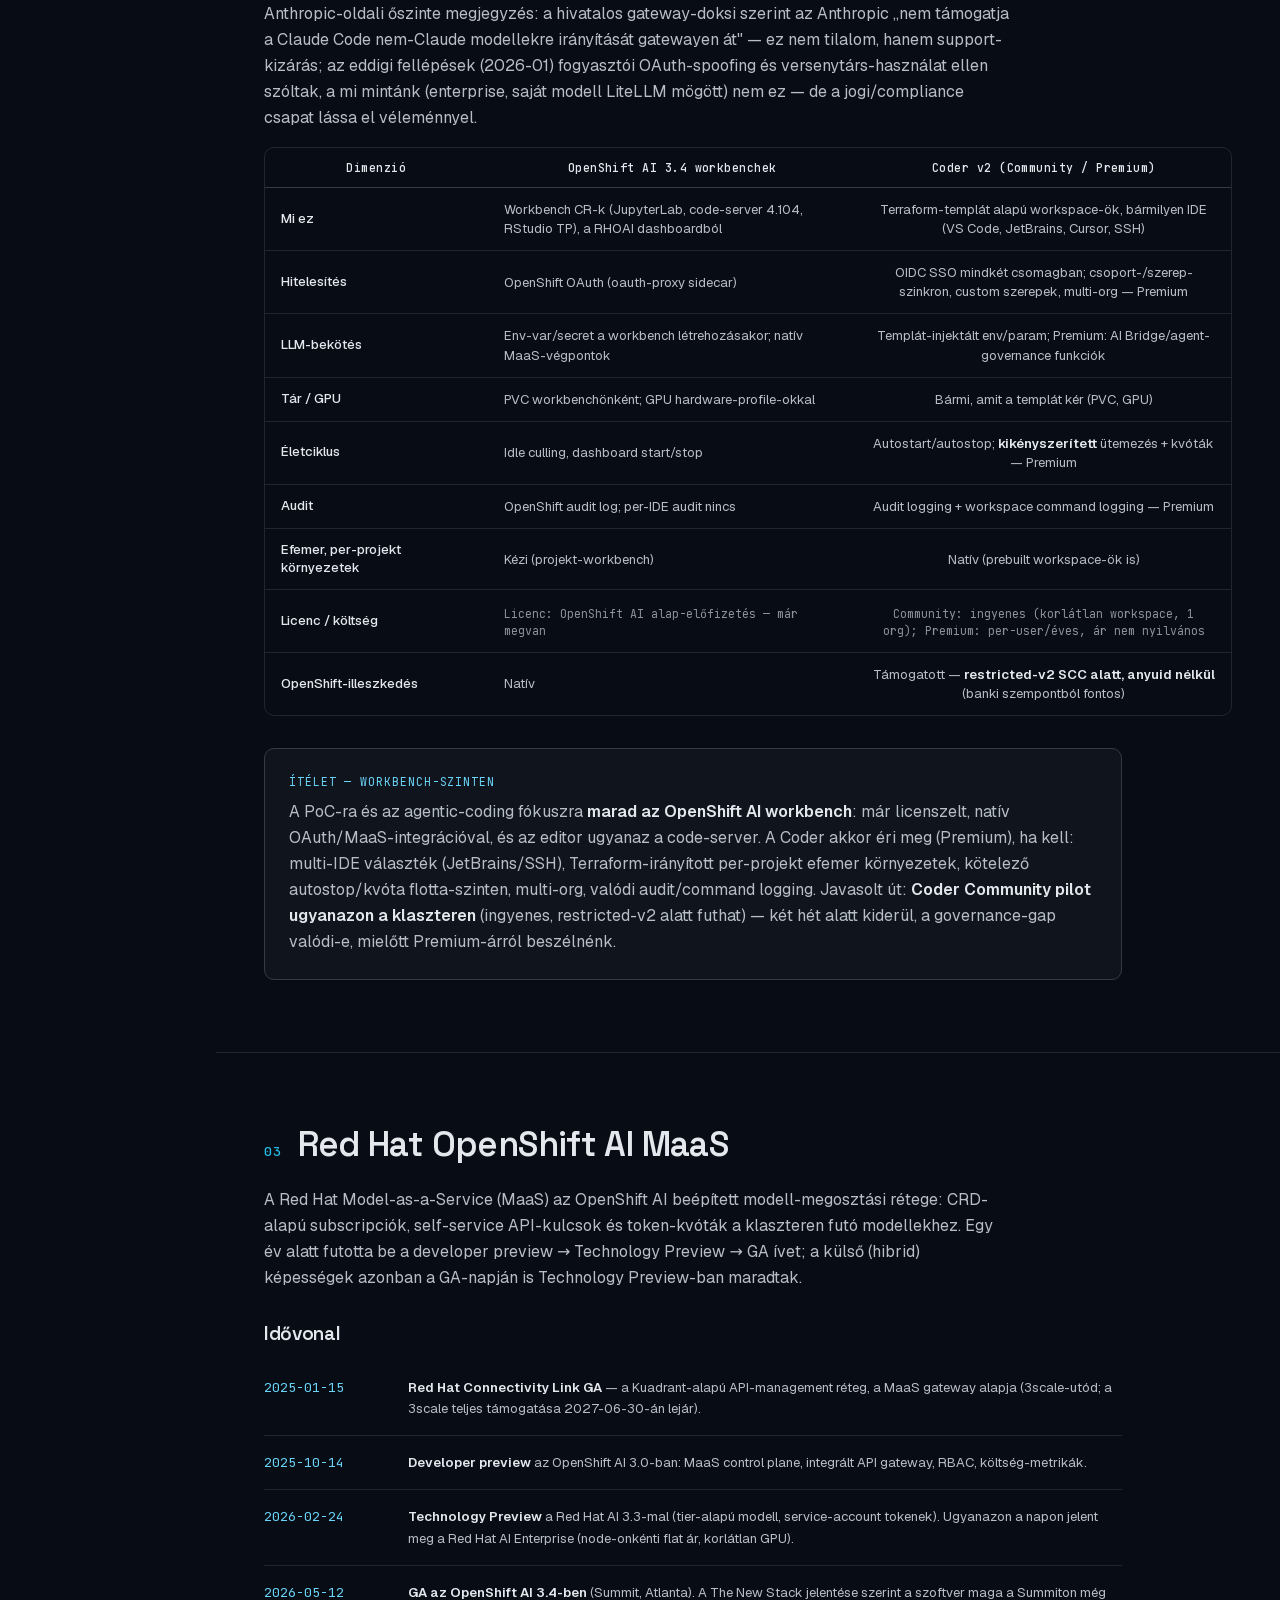
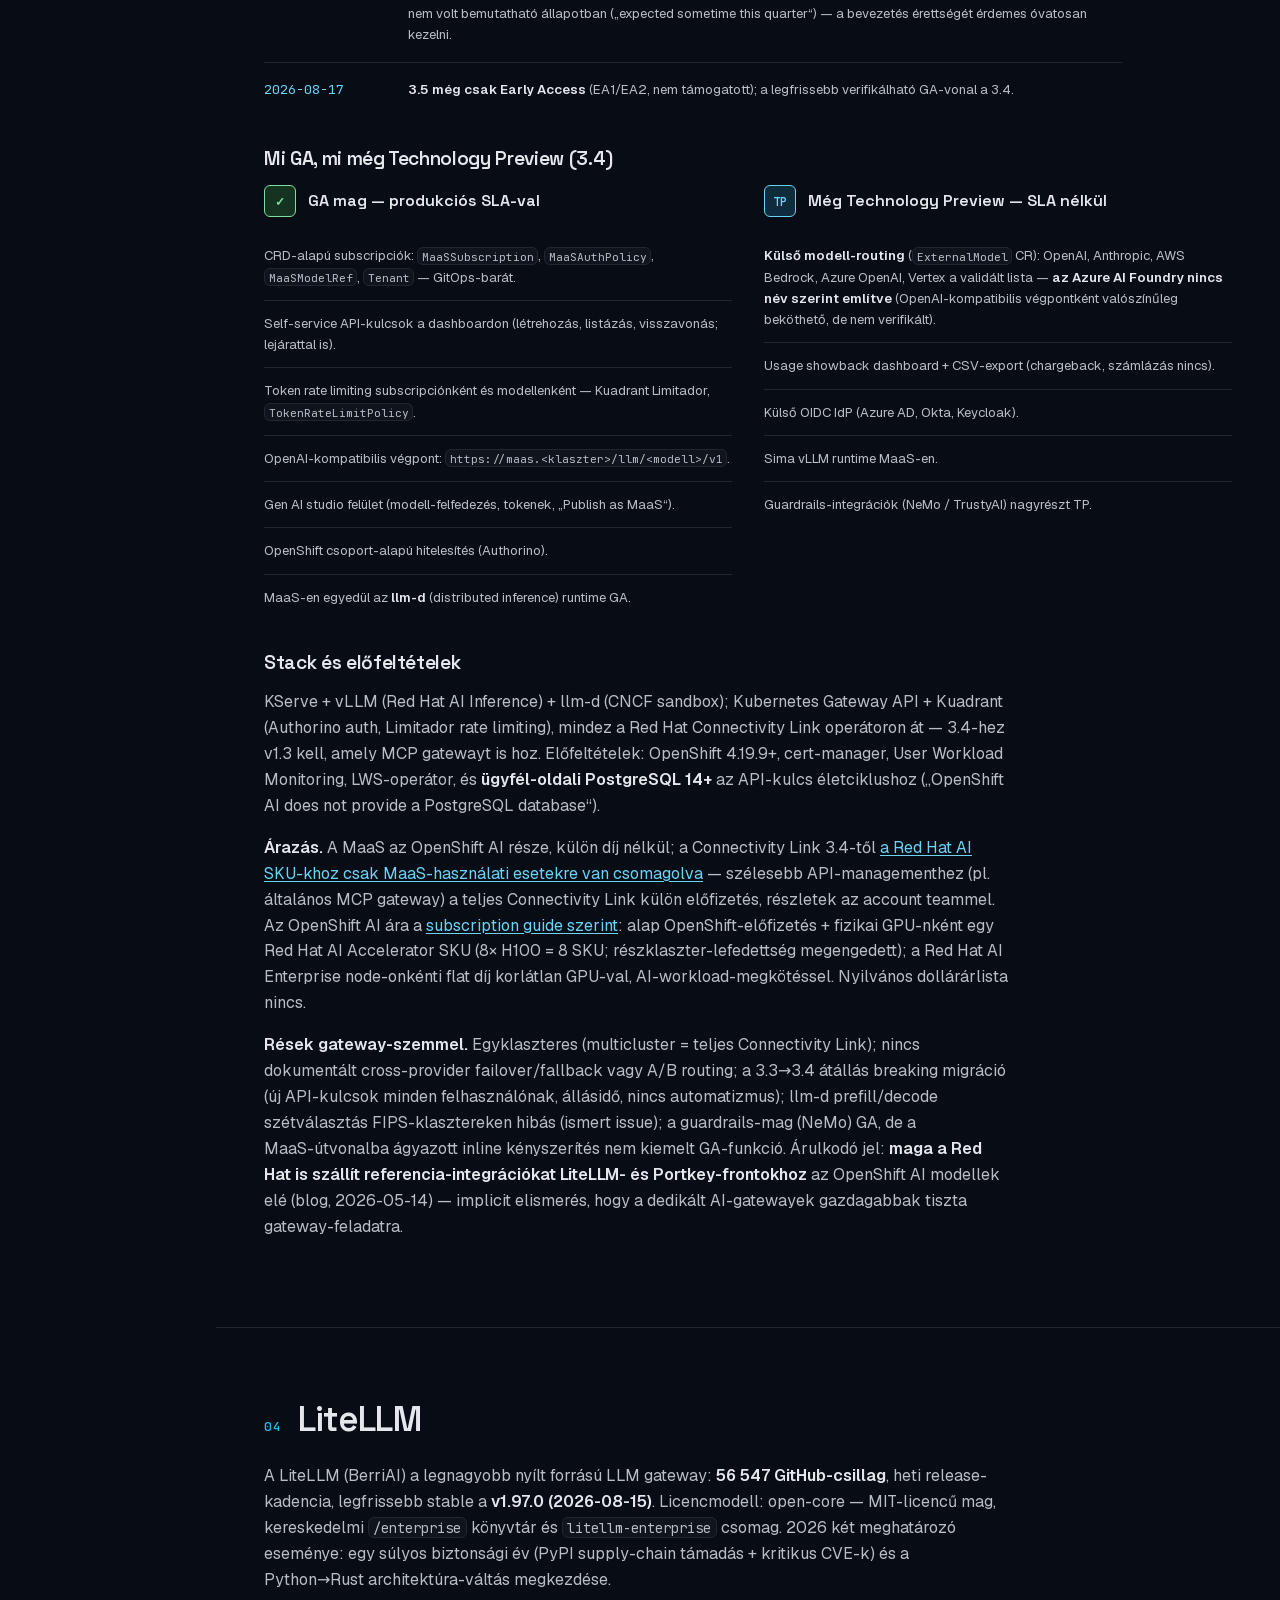
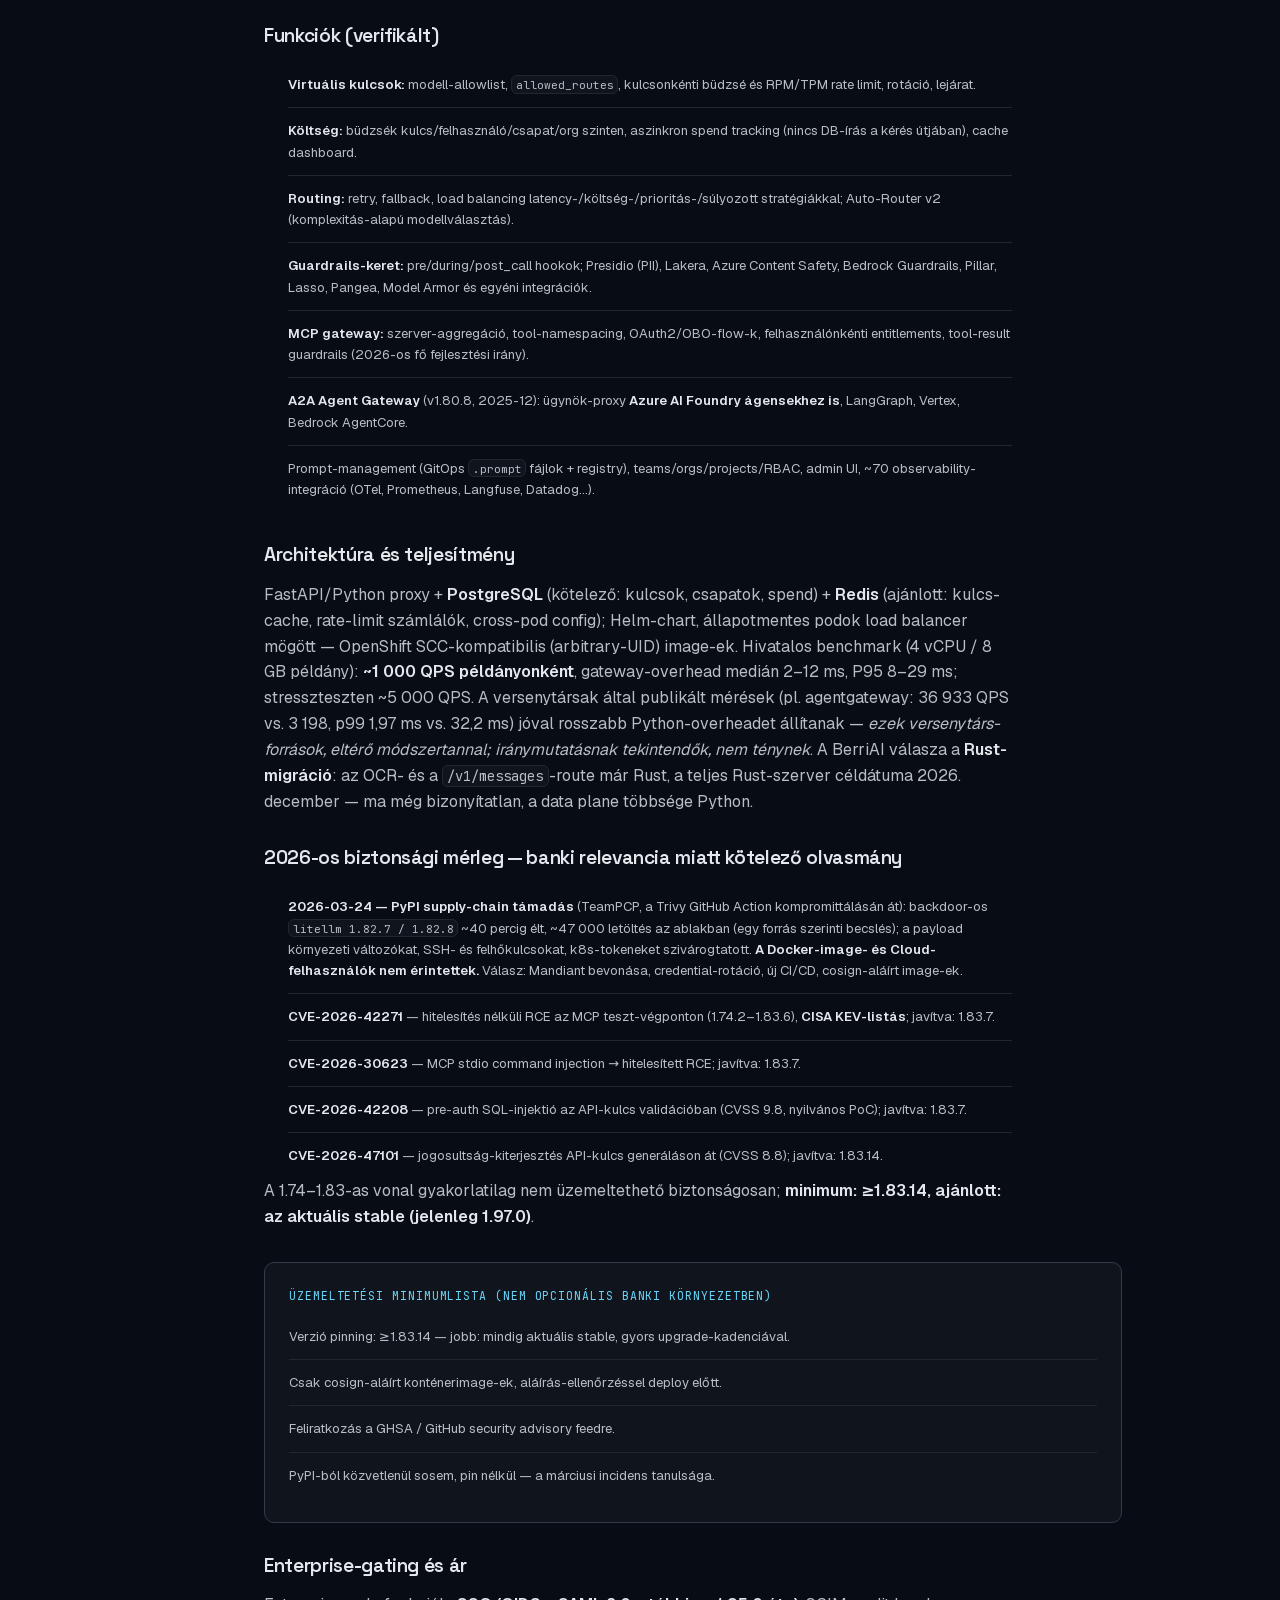
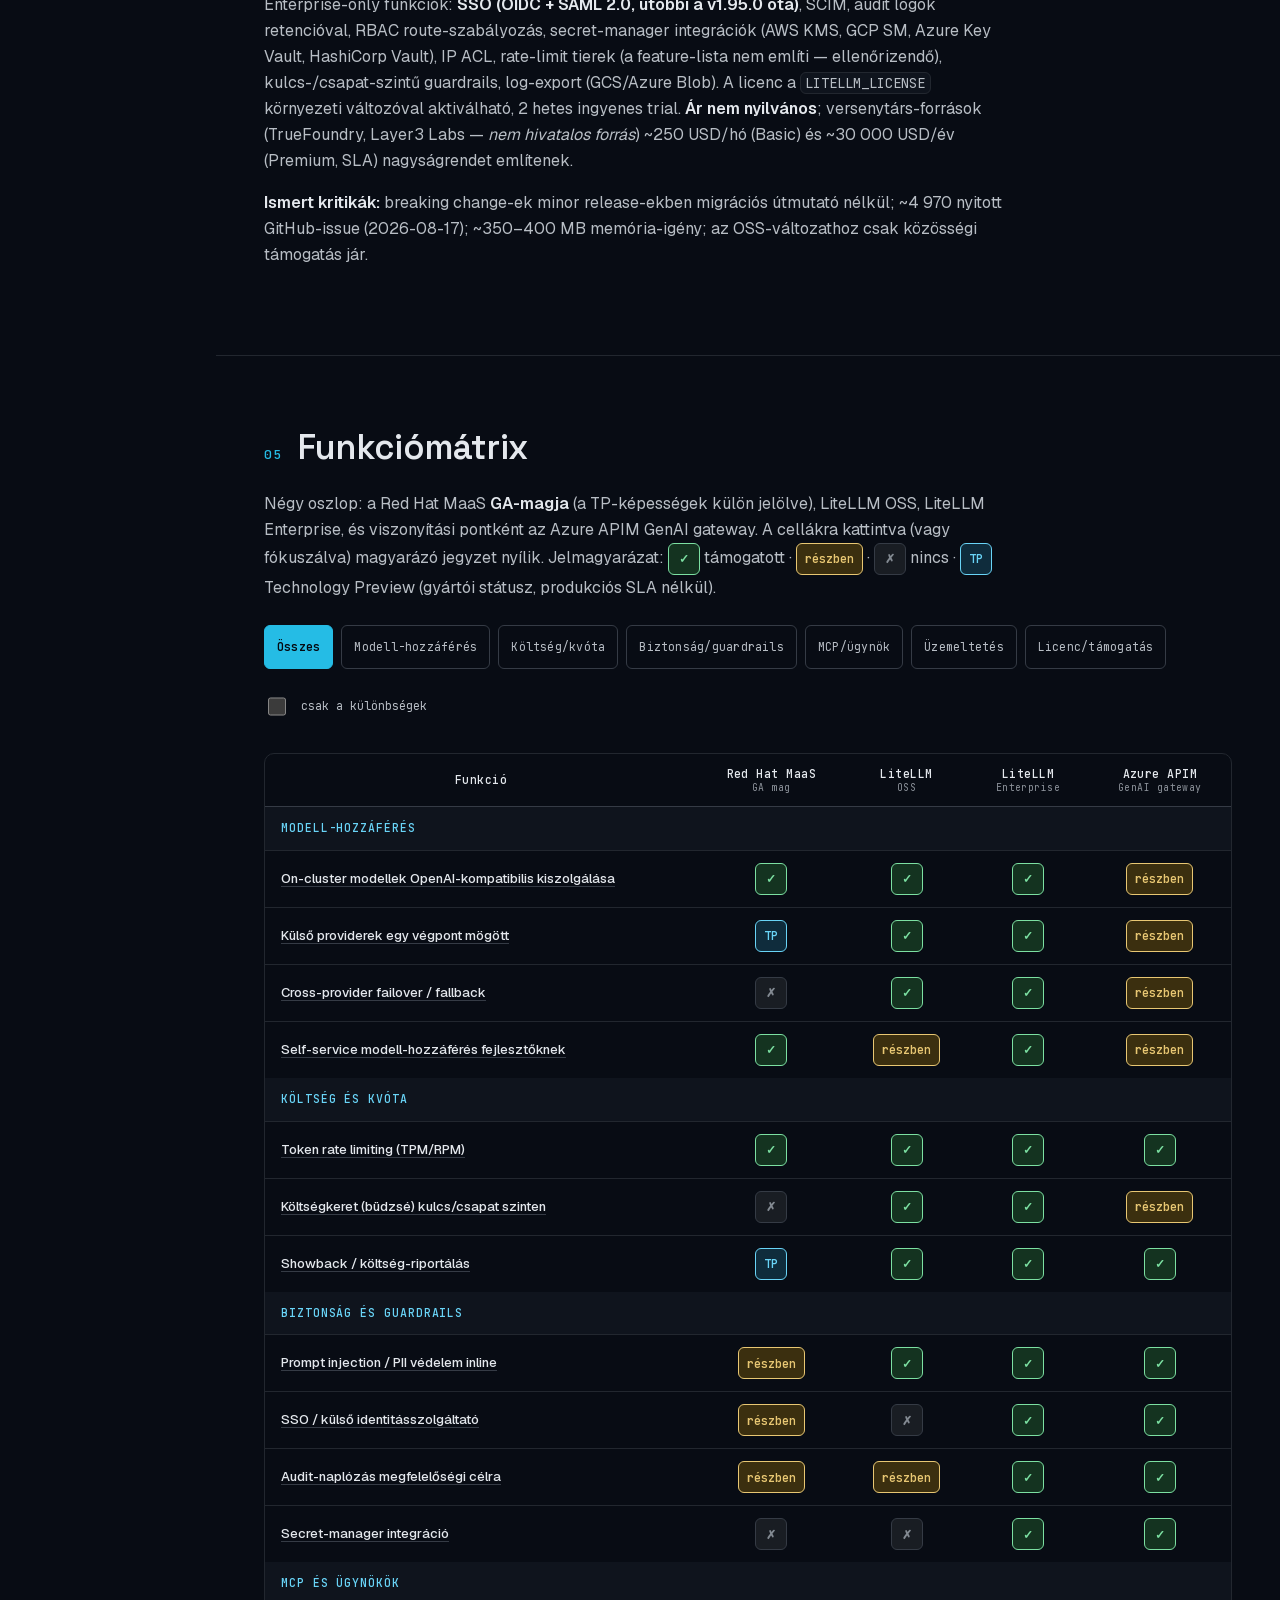
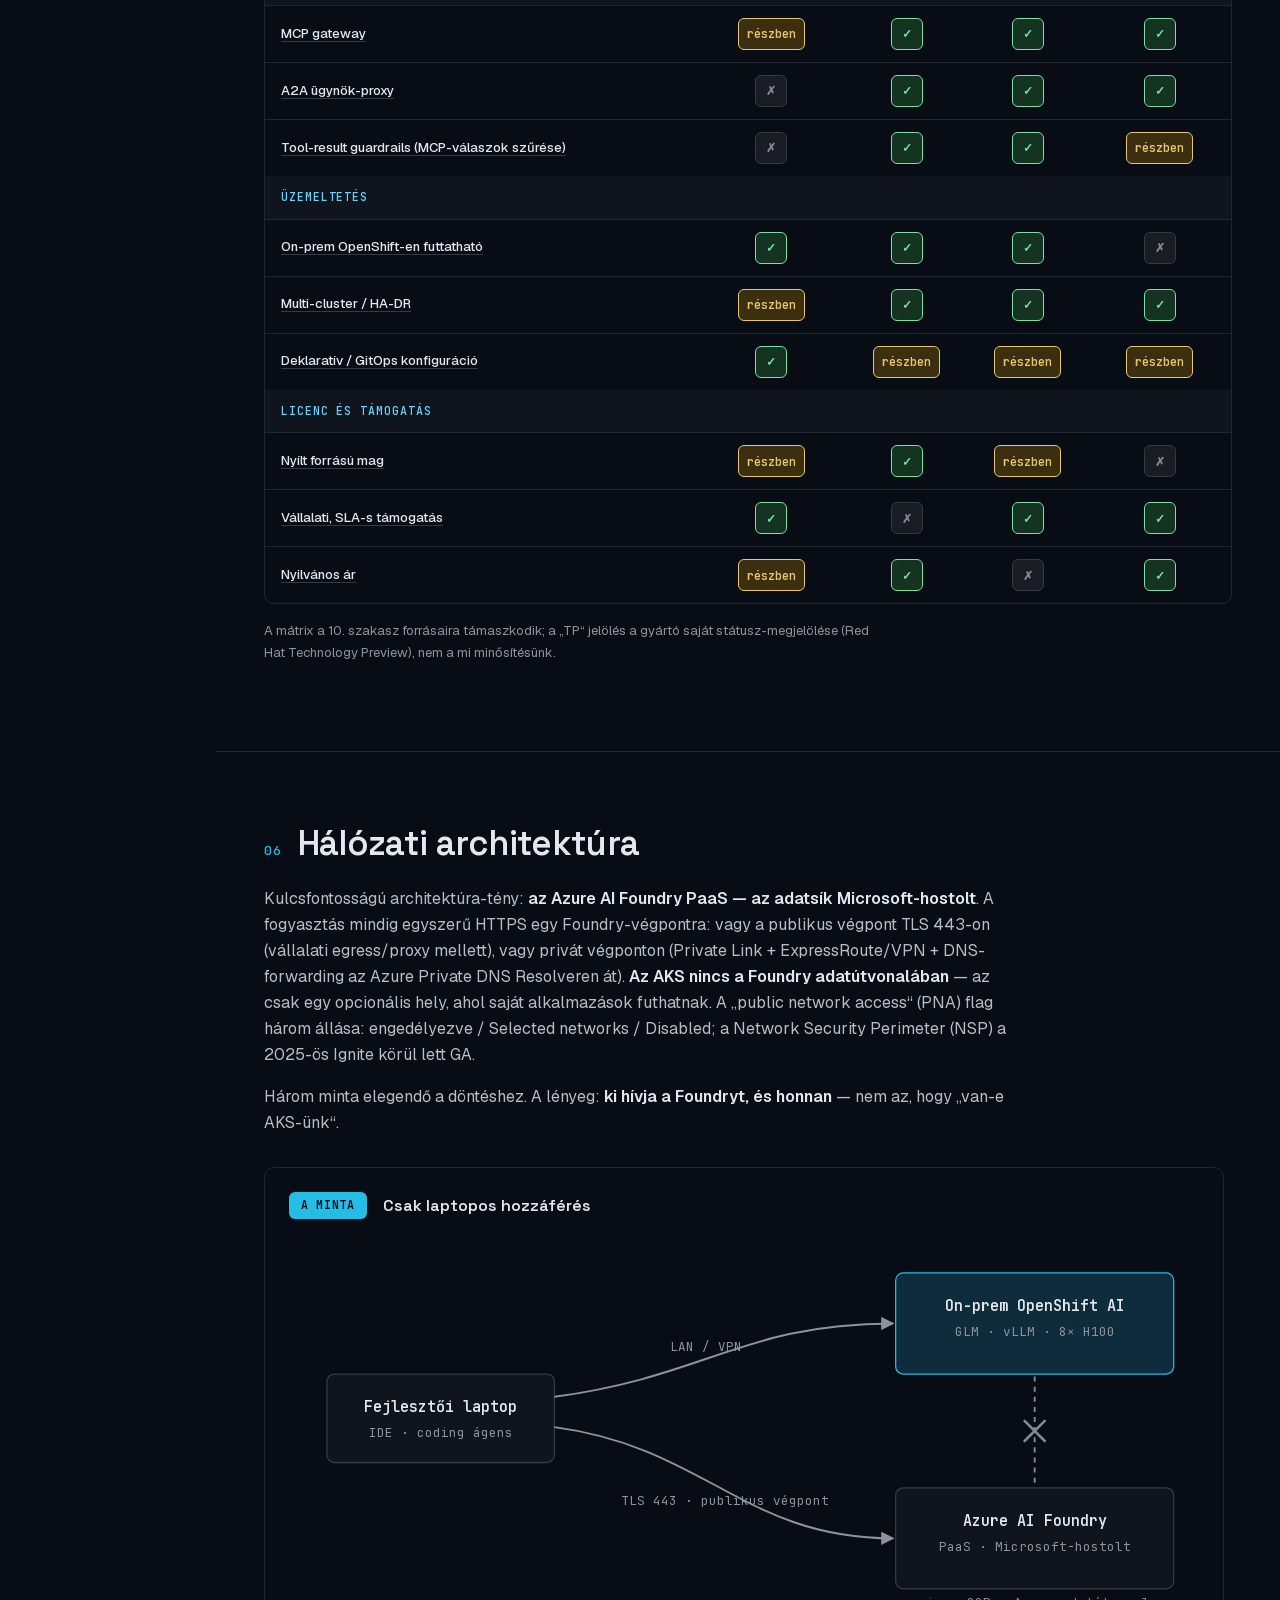
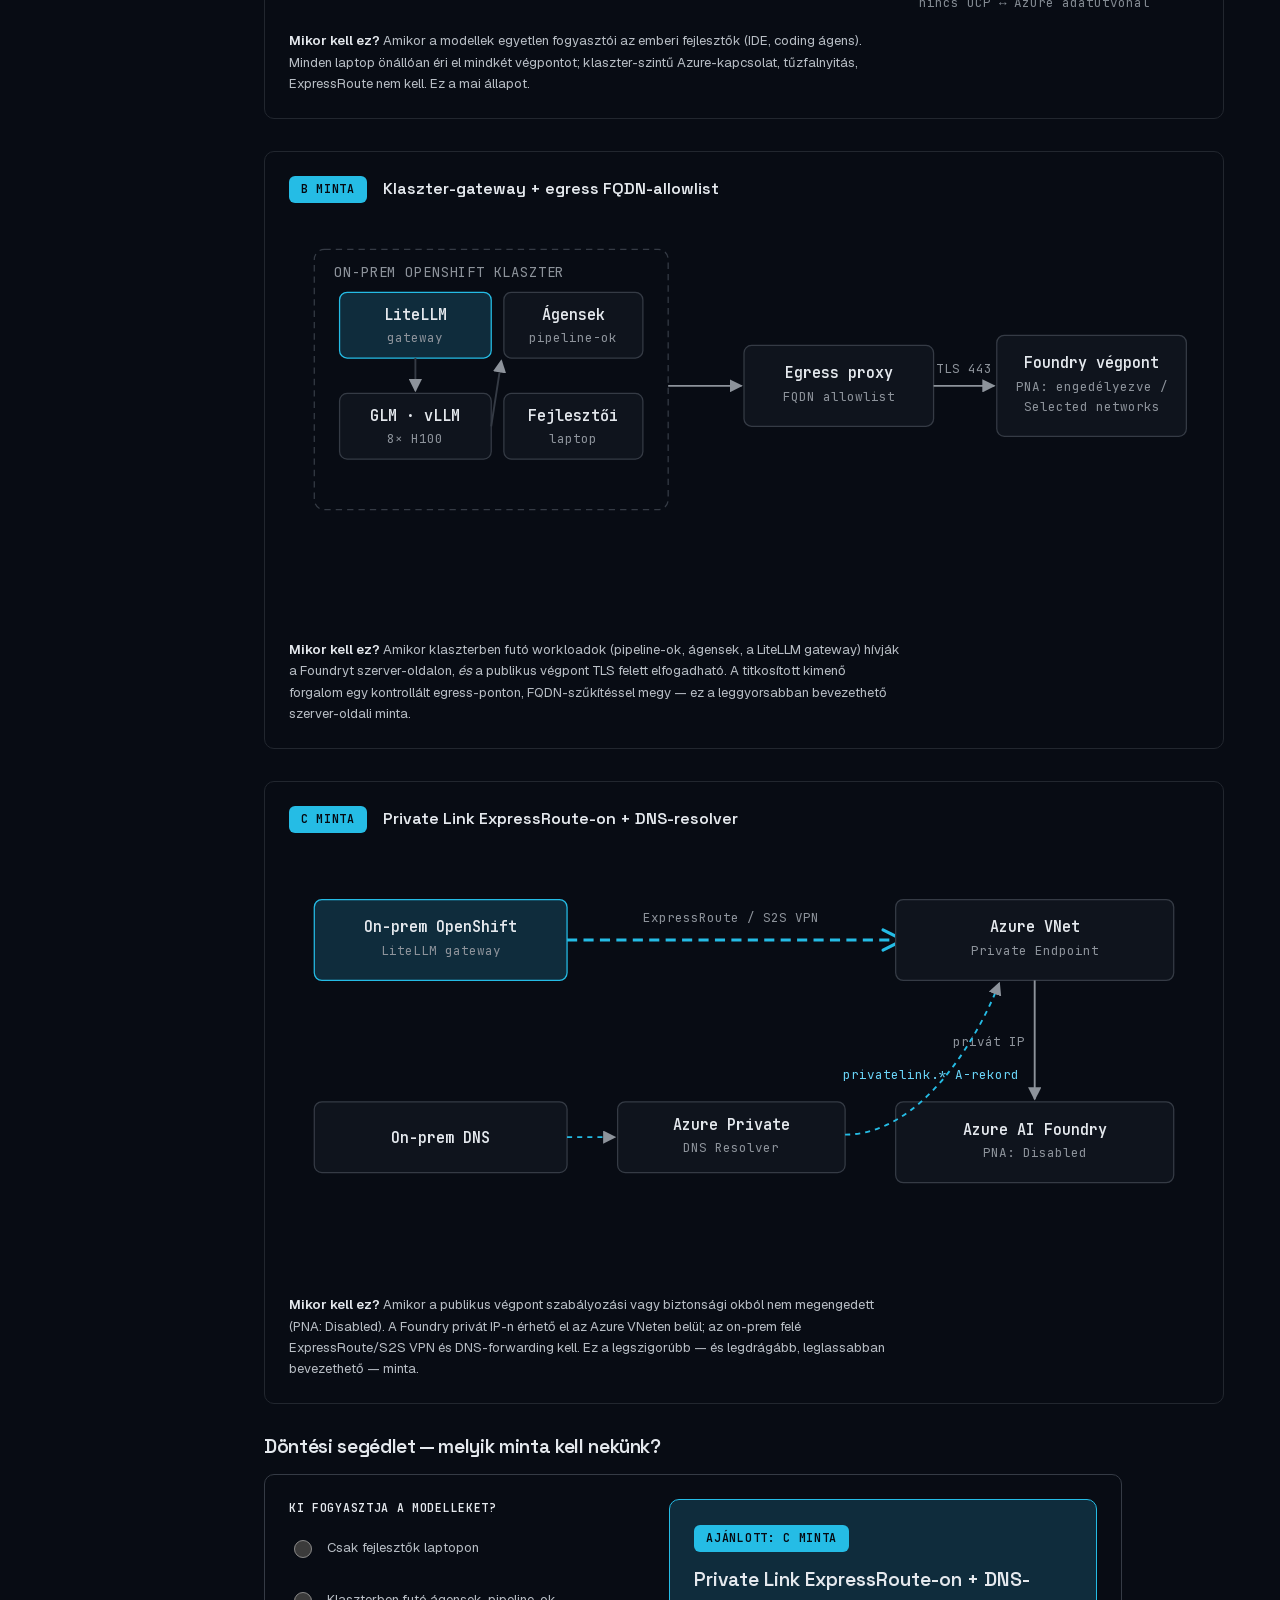
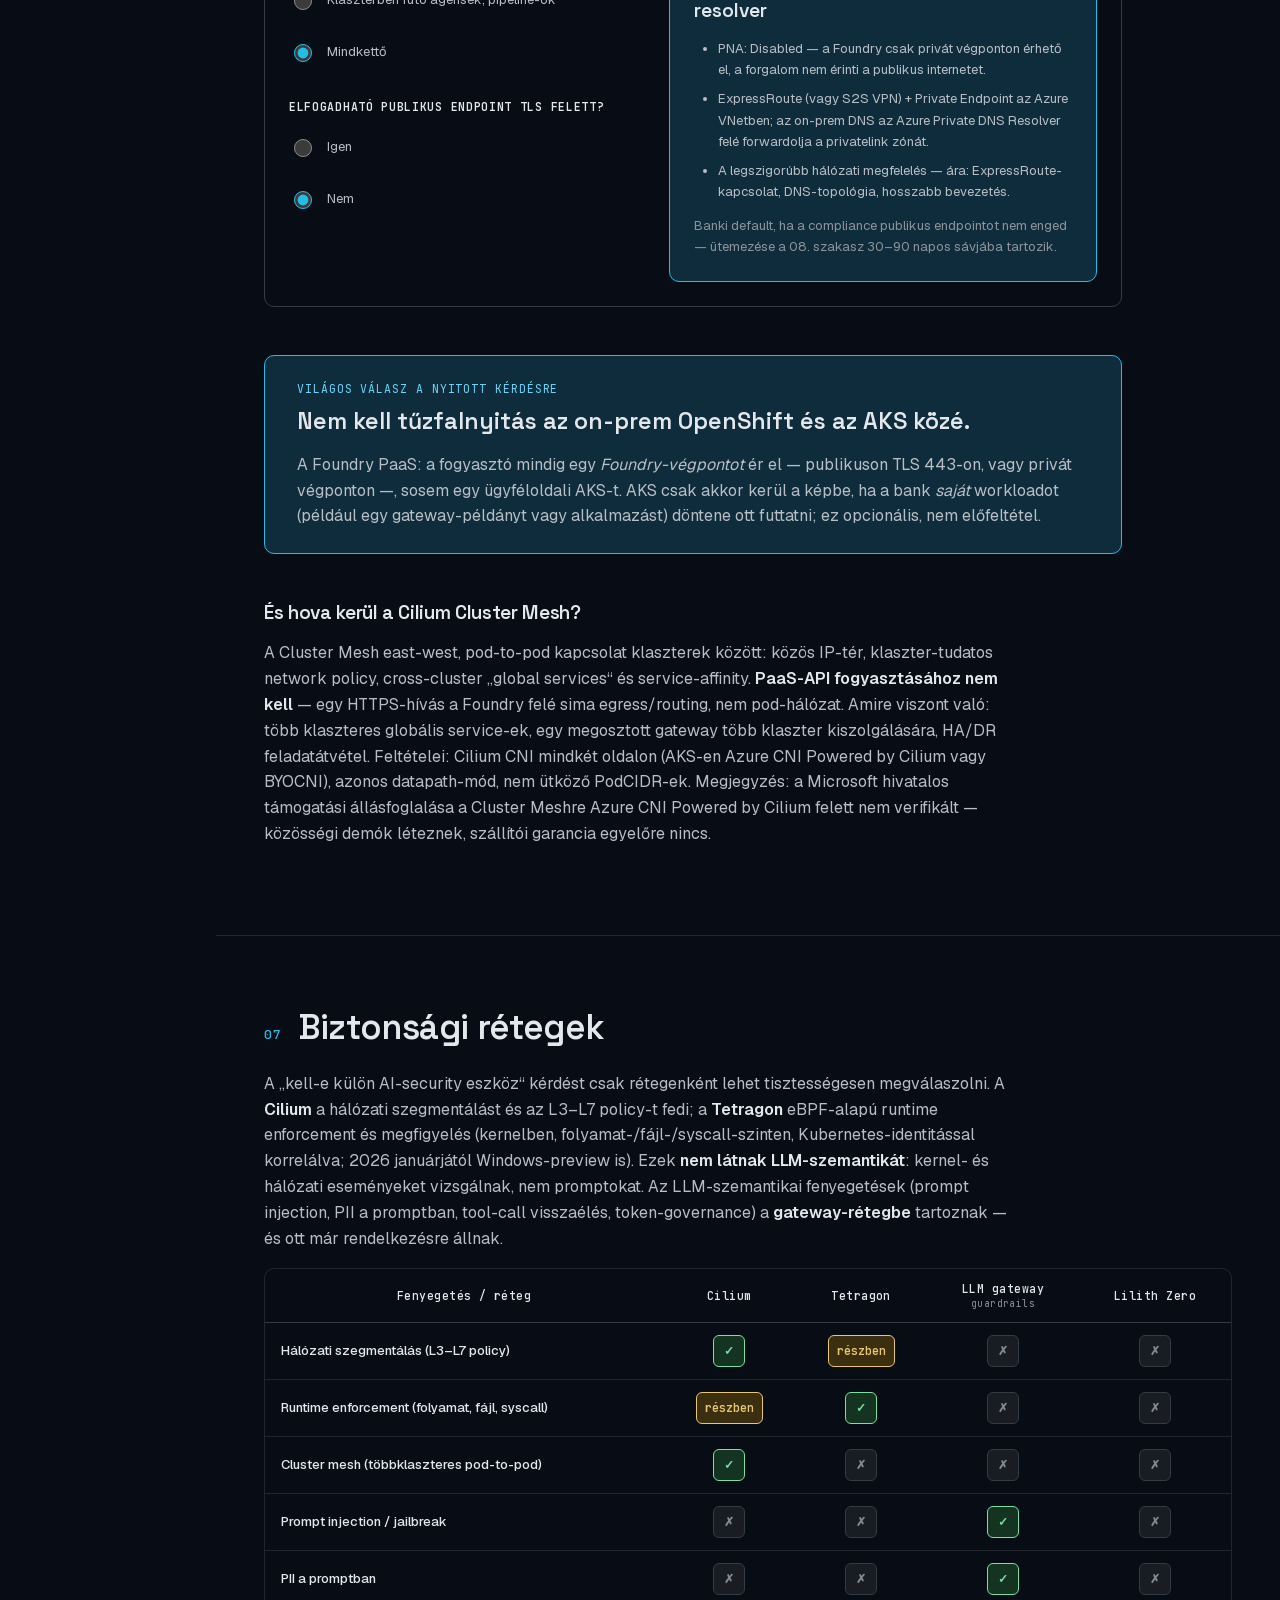
==== commit 9d39acc6: "Audit-kör: tooltip keyboard-fix, Tetragon logó dark-theme fix, hover-állapotok, tabindex a mátrixokr" ====
--- a/index.html
+++ b/index.html
@@ -3,8 +3,9 @@
 <head>
   <meta charset="utf-8">
   <meta name="viewport" content="width=device-width, initial-scale=1, viewport-fit=cover">
+  <meta name="color-scheme" content="dark">
   <title>LLM gateway döntési anyag — Red Hat MaaS × LiteLLM × Azure AI Foundry · 2026. augusztus</title>
-  <meta name="description" content="Belső architektúra-döntési anyag nagy pénzintézet számára: Red Hat OpenShift AI MaaS, LiteLLM és Azure AI Foundry / APIM GenAI gateway összevetése — hálózat, biztonság, költség, ajánlás. Kutatás dátuma: 2026-08-17.">
+  <meta name="description" content="Belső architektúra-döntési anyag nagy pénzintézet számára: Red Hat OpenShift AI MaaS, LiteLLM és Azure AI Foundry / APIM GenAI gateway összevetése — hálózat, biztonság, költség, ajánlás. Kutatás dátuma: 2026-08-17/18.">
   <link rel="preload" href="assets/fonts/space-grotesk-latin.woff2" as="font" type="font/woff2" crossorigin>
   <link rel="preload" href="assets/fonts/geist-latin.woff2" as="font" type="font/woff2" crossorigin>
   <link rel="stylesheet" href="assets/site.css">
@@ -67,7 +68,7 @@
         <span class="logo-cell logo-cell--light"><img src="assets/logos/litellm.jpg" width="124" height="32" alt="LiteLLM logó"></span>
         <span class="logo-cell"><img src="assets/logos/azure.svg" width="34" height="34" alt="Microsoft Azure logó"></span>
         <span class="logo-cell"><img src="assets/logos/cilium.svg" width="34" height="34" alt="Cilium logó"></span>
-        <span class="logo-cell"><img src="assets/logos/tetragon.svg" width="112" height="34" alt="Tetragon logó"></span>
+        <span class="logo-cell logo-cell--light"><img src="assets/logos/tetragon.svg" width="112" height="34" alt="Tetragon logó"></span>
         <span class="logo-cell"><img src="assets/logos/kubernetes.svg" width="34" height="34" alt="Kubernetes logó"></span>
         <span class="logo-cell logo-cell--light"><img src="assets/logos/nvidia.svg" width="96" height="18" alt="NVIDIA logó"></span>
       </div>
@@ -113,13 +114,13 @@
       <div class="prose">
         <p>A jelenlegi platform egy on-prem <strong>OpenShift AI</strong> klaszter <strong>8× NVIDIA H100 80&nbsp;GB</strong> GPU-val (összesen 640&nbsp;GB GPU-memória), amelyen agentic coding workload fut — fejlesztői IDE-k és coding ágensek egy helyben kiszolgált <strong>GLM-5.2 modellt NVFP4-kvantálásban</strong> használnak (a platformcsapat megerősítése szerint stabilan, jól működik). A terv: <strong>Azure AI Foundry</strong> modellek bevonása ugyanabba a fogyasztási felületbe. A nyitott architektúra-kérdés: elég-e a fejlesztői laptopok hozzáférése mindkét végponthoz, vagy tűzfalnyitás kell az on-prem OpenShift és az AKS / Foundry közé. (A válasz: a 06. szakasz.)</p>
         <h3>Kapacitás-jegyzet — őszintén, mert architektúra-döntést befolyásol</h3>
-        <p>A GLM-5.2 kb. 744 milliárd paraméteres MoE-modell (1M token kontextus, MIT licenc, hivatalos FP8 checkpoint). A memória-aritmetika: <strong>az FP8 súlyok ~744&nbsp;GB-ot igényelnek, ami meghaladja az 8× H100 80&nbsp;GB = 640&nbsp;GB-ot</strong>. A dokumentált referencia-konfigurációk (vLLM recipe, SGLang-telepítési útmutatók) 8× H200-at (141&nbsp;GB GPU-nként) vagy több node-ot említenek. Az interneten keringő „8× H100-on elfér FP8-ban“ állításokat a számtan cáfolja.</p>
-        <p>Következmény — már nem feltételezés, hanem megerősített tény: a klaszteren <strong>GLM-5.2 NVFP4</strong> fut (NVIDIA 4-bites FP4-kvantálás, ~370–400&nbsp;GB), a csapat jelentése szerint jó minőségben; ez a gyakorlati válasz az FP8-as memória-falon. Nyitott kérdés a <strong>skálázás</strong>: konkurencia, hosszú kontextus és agentic terhelés mellett hol fogy el a maradék memória (KV-cache) — erre készül a benchmark-terv lentebb. A 2026-08-15-én bejelentett <strong>GLM-5.3</strong> ugyanazt a bázist használja több post-traininggel; nyílt súlyai a kutatás dátumáig (2026-08-17) még nem publikusak. FP8-os GLM-5.2/5.3-hoz tehát H200-as node vagy 2×8 H100 kell — ezt a 08. szakasz ütemterve rögzíti.</p>
+        <p>A GLM-5.2 kb. 744 milliárd paraméteres MoE-modell (1M token kontextus, MIT licenc, hivatalos FP8 checkpoint). A memória-aritmetika: <strong>az FP8 súlyok mért értéke 703,8&nbsp;GiB, ami meghaladja az 8× H100 80&nbsp;GB = 640&nbsp;GB-ot</strong> (~596&nbsp;GiB használható). A dokumentált referencia-konfigurációk (vLLM recipe, SGLang-telepítési útmutatók) 8× H200-at (141&nbsp;GB GPU-nként) vagy több node-ot említenek. Az interneten keringő „8× H100-on elfér FP8-ban“ állításokat a számtan cáfolja.</p>
+        <p>Következmény — már nem feltételezés, hanem megerősített tény: a klaszteren <strong>GLM-5.2 NVFP4</strong> fut (NVIDIA 4-bites FP4-kvantálás, a RedHatAI-kártya szerint ~401&nbsp;GiB), a csapat jelentése szerint jó minőségben; ez a gyakorlati válasz az FP8-as memória-falon. Nyitott kérdés a <strong>skálázás</strong>: konkurencia, hosszú kontextus és agentic terhelés mellett hol fogy el a maradék memória (KV-cache) — erre készül a benchmark-terv lentebb. A 2026-08-15-én bejelentett <strong>GLM-5.3</strong> ugyanazt a bázist használja több post-traininggel; nyílt súlyai a kutatás dátumáig (2026-08-17) még nem publikusak. FP8-os GLM-5.2/5.3-hoz tehát H200-as node vagy 2×8 H100 kell — ezt a 08. szakasz ütemterve rögzíti.</p>
       </div>
       <dl class="stat-strip">
         <div class="stat"><dt>8× H100 80&nbsp;GB</dt><dd class="stat__num">640&nbsp;GB</dd><dd class="stat__qual">összes GPU-memória a node-on</dd></div>
-        <div class="stat"><dt>GLM-5.2, FP8</dt><dd class="stat__num">~744&nbsp;GB</dd><dd class="stat__qual">csak a súlyok — nem fér el</dd></div>
-        <div class="stat"><dt>GLM-5.2, 4-bit</dt><dd class="stat__num">~370–400&nbsp;GB</dd><dd class="stat__qual">NVFP4 — a jelenlegi, megerősített konfig</dd></div>
+        <div class="stat"><dt>GLM-5.2, FP8</dt><dd class="stat__num">703,8&nbsp;GiB</dd><dd class="stat__qual">csak a súlyok — nem fér el</dd></div>
+        <div class="stat"><dt>GLM-5.2, 4-bit</dt><dd class="stat__num">~401&nbsp;GiB</dd><dd class="stat__qual">NVFP4 — a jelenlegi, megerősített konfig</dd></div>
         <div class="stat"><dt>GLM-4.5/4.6, FP8</dt><dd class="stat__num">~355&nbsp;GB</dd><dd class="stat__qual">355B-osztály — kényelmesen elfér</dd></div>
       </dl>
       <div class="note-box">
@@ -162,7 +163,7 @@
         <p>A PoC-ban a fejlesztők <strong>OpenShift AI workbencheken</strong> dolgoznak: böngészős VS Code (code-server), előre bekötve a LiteLLM-gatewayre (<code>ANTHROPIC_BASE_URL</code> + virtuális kulcs), Claude Code extensionnel. Tisztázandó félreértés: <strong>az OpenShift AI code-servere ugyanaz a coder/code-server OSS-projekt</strong> — a 3.4-támogatott image code-server 4.104-et (VS Code 1.104) tartalmaz, UBI9-re építve, nginx/oauth-proxy burkolattal, extensionök az Open VSX-ből (.vsix). A <strong>coder/coder (Coder v2) ezzel szemben egy másik termék</strong> ugyanattól a vendor-tól: nem editor, hanem workspace-orchestrációs platform (Terraform-templátek, tetszőleges IDE, quotas, audit). Aki „Coder"-t mond, nem feltétlenül ugyanarra gondol.</p>
         <p>Claude Code-megjegyzések a PoC-hoz: az extension a háttérben a <strong>CLI-t indítja</strong> — azt be kell égetni a workbench-image-be (Red Hat <a href="https://docs.redhat.com/en/documentation/red_hat_openshift_ai_self-managed/3.3/html/managing_openshift_ai/creating-custom-workbench-images" target="_blank" rel="noopener">custom workbench image útmutató</a>); a code-serveres extensionnek ismert bugjai vannak (2–4× lassabb, webview-hibák), az <strong>integrált terminálos CLI a megbízható út</strong>. Anthropic-oldali őszinte megjegyzés: a hivatalos gateway-doksi szerint az Anthropic „nem támogatja a Claude Code nem-Claude modellekre irányítását gatewayen át" — ez nem tilalom, hanem support-kizárás; az eddigi fellépések (2026-01) fogyasztói OAuth-spoofing és versenytárs-használat ellen szóltak, a mi mintánk (enterprise, saját modell LiteLLM mögött) nem ez — de a jogi/compliance csapat lássa el véleménnyel.</p>
       </div>
-      <div class="matrix-wrap">
+      <div class="matrix-wrap" tabindex="0">
         <table class="matrix matrix--license" id="coderMatrix">
           <caption class="visually-hidden">OpenShift AI workbenches vs Coder v2 összehasonlítás</caption>
           <thead>
@@ -325,7 +326,7 @@
 
       <h3 class="subhead">Enterprise-gating és ár</h3>
       <div class="prose">
-        <p>Enterprise-only funkciók: <strong>SSO (OIDC + SAML 2.0, utóbbi a v1.95.0 óta)</strong>, SCIM, audit logok retencióval, RBAC route-szabályozás, secret-manager integrációk (AWS KMS, GCP SM, Azure Key Vault, HashiCorp Vault), IP ACL, rate-limit tierek, kulcs-/csapat-szintű guardrails, log-export (GCS/Azure Blob). A licenc a <code>LITELLM_LICENSE</code> környezeti változóval aktiválható, 2 hetes ingyenes trial. <strong>Ár nem nyilvános</strong>; versenytárs-források (TrueFoundry, Layer3 Labs — <em>nem hivatalos forrás</em>) ~250 USD/hó (Basic) és ~30&nbsp;000 USD/év (Premium, SLA) nagyságrendet említenek.</p>
+        <p>Enterprise-only funkciók: <strong>SSO (OIDC + SAML 2.0, utóbbi a v1.95.0 óta)</strong>, SCIM, audit logok retencióval, RBAC route-szabályozás, secret-manager integrációk (AWS KMS, GCP SM, Azure Key Vault, HashiCorp Vault), IP ACL, rate-limit tierek (a feature-lista nem említi — ellenőrizendő), kulcs-/csapat-szintű guardrails, log-export (GCS/Azure Blob). A licenc a <code>LITELLM_LICENSE</code> környezeti változóval aktiválható, 2 hetes ingyenes trial. <strong>Ár nem nyilvános</strong>; versenytárs-források (TrueFoundry, Layer3 Labs — <em>nem hivatalos forrás</em>) ~250 USD/hó (Basic) és ~30&nbsp;000 USD/év (Premium, SLA) nagyságrendet említenek.</p>
         <p><strong>Ismert kritikák:</strong> breaking change-ek minor release-ekben migrációs útmutató nélkül; ~4&nbsp;970 nyitott GitHub-issue (2026-08-17); ~350–400&nbsp;MB memória-igény; az OSS-változathoz csak közösségi támogatás jár.</p>
       </div>
     </section>
@@ -351,7 +352,7 @@
           <span class="switch__label">csak a különbségek</span>
         </label>
       </div>
-      <div class="matrix-wrap">
+      <div class="matrix-wrap" tabindex="0">
         <table class="matrix" id="featureMatrix">
           <caption class="visually-hidden">Funkció-összehasonlító mátrix: Red Hat MaaS, LiteLLM OSS, LiteLLM Enterprise, Azure APIM GenAI gateway</caption>
           <thead>
@@ -435,14 +436,14 @@
               <td><button type="button" class="cell cell--yes" data-note="Microsoft Entra ID natívan.">✓</button></td>
             </tr>
             <tr>
-              <th scope="row"><a class="rowlink" href="https://docs.litellm.ai/docs/proxy/enterprise" target="_blank" rel="noopener">Audit-naplózás megfelelőségi célra</a></th>
+              <th scope="row"><a class="rowlink" href="https://docs.litellm.ai/docs/enterprise" target="_blank" rel="noopener">Audit-naplózás megfelelőségi célra</a></th>
               <td><button type="button" class="cell cell--part" data-note="Használati metrikák vannak; audit-trail nem kiemelt képesség.">részben</button></td>
               <td><button type="button" class="cell cell--part" data-note="Részletes request-logok; retenció és audit-napló Enterprise.">részben</button></td>
               <td><button type="button" class="cell cell--yes" data-note="Audit logs retencióval; GDPR-s kompatibilis log-szabályozás.">✓</button></td>
               <td><button type="button" class="cell cell--yes" data-note="Azure Monitor / App Insights naplózás.">✓</button></td>
             </tr>
             <tr>
-              <th scope="row"><a class="rowlink" href="https://docs.litellm.ai/docs/proxy/enterprise" target="_blank" rel="noopener">Secret-manager integráció</a></th>
+              <th scope="row"><a class="rowlink" href="https://docs.litellm.ai/docs/enterprise" target="_blank" rel="noopener">Secret-manager integráció</a></th>
               <td><button type="button" class="cell cell--no" data-note="Nem dokumentált.">✗</button></td>
               <td><button type="button" class="cell cell--no" data-note="Enterprise-funkció.">✗</button></td>
               <td><button type="button" class="cell cell--yes" data-note="AWS KMS, GCP Secret Manager, Azure Key Vault, HashiCorp Vault.">✓</button></td>
@@ -668,7 +669,7 @@
         <p>A „kell-e külön AI-security eszköz“ kérdést csak rétegenként lehet tisztességesen megválaszolni. A <strong>Cilium</strong> a hálózati szegmentálást és az L3–L7 policy-t fedi; a <strong>Tetragon</strong> eBPF-alapú runtime enforcement és megfigyelés (kernelben, folyamat-/fájl-/syscall-szinten, Kubernetes-identitással korrelálva; 2026 januárjától Windows-preview is). Ezek <strong>nem látnak LLM-szemantikát</strong>: kernel- és hálózati eseményeket vizsgálnak, nem promptokat. Az LLM-szemantikai fenyegetések (prompt injection, PII a promptban, tool-call visszaélés, token-governance) a <strong>gateway-rétegbe</strong> tartoznak — és ott már rendelkezésre állnak.</p>
       </div>
 
-      <div class="matrix-wrap">
+      <div class="matrix-wrap" tabindex="0">
         <table class="matrix matrix--threat" id="threatMatrix">
           <caption class="visually-hidden">Réteg-fedfési mátrix: fenyegetéstípusok × védelmi eszközök</caption>
           <thead>
@@ -738,7 +739,7 @@
       <div class="prose">
         <p>Mivel a teljes Red Hat- és Isovalent-portfólióra licencünk van, a kérdés nem „milyen AI-securityt vegyünk“, hanem „mit kell bekapcsolni“. Az alábbi tábla a licencen belüli fedezetet mutatja fenyegetésosztályonként. <strong>Az Isovalent oldalon nincs külön LLM-tartalom-szűrő termék</strong> — a Cilium/Tetragon az infrastruktúra-réteget védi (FQDN-egress, L7-policy, Tetragon FIM a modellfájlokon és tanítóadatokon, OWASP LLM01/03/04 és MITRE ATLAS szerint feltérképezve) —, az AI-tartalom réteg a Red Hat oldalon van, az OpenShift AI részeként, külön díj nélkül.</p>
       </div>
-      <div class="matrix-wrap">
+      <div class="matrix-wrap" tabindex="0">
         <table class="matrix matrix--license" id="licenseMatrix">
           <caption class="visually-hidden">Fenyegetésosztályok fedezete a meglévő Red Hat / Isovalent licencekkel</caption>
           <thead>
@@ -885,7 +886,7 @@
         </article>
         <article class="alt-card">
           <h3>Portkey</h3>
-          <p class="alt-card__status">felvásárolt · OSS-jövő bizonytalan</p>
+          <p class="alt-card__status">felvásárolta: Palo Alto Networks (2026-05-29) · OSS-jövő bizonytalan</p>
           <p>MIT-licencű Node gateway + managed cloud, ~1&nbsp;600 modell, guardrails, prompt-management. 2026-05-29-én a Palo Alto Networks felvásárolta — a Prisma AIRS AI gateway-je lett; az OSS changelog április óta áll, a nyílt vonal jövője kérdéses. Banki horizonton ez kockázat.</p>
         </article>
         <article class="alt-card">
@@ -976,7 +977,7 @@
             <li><a href="https://docs.litellm.ai/docs/proxy/guardrails/quick_start" target="_blank" rel="noopener">LiteLLM docs — guardrails keret (Presidio, Lakera, Azure Content Safety…)</a> <span class="sources__date">2026</span></li>
             <li><a href="https://docs.litellm.ai/docs/mcp" target="_blank" rel="noopener">LiteLLM docs — MCP gateway</a> <span class="sources__date">2025-11-25</span></li>
             <li><a href="https://docs.litellm.ai/docs/a2a" target="_blank" rel="noopener">LiteLLM docs — A2A Agent Gateway (Foundry-ágensekkel)</a> <span class="sources__date">2026</span></li>
-            <li><a href="https://docs.litellm.ai/docs/proxy/enterprise" target="_blank" rel="noopener">LiteLLM docs — Enterprise-funkciók (SSO, SCIM, audit, secret-managerek)</a> <span class="sources__date">2026</span></li>
+            <li><a href="https://docs.litellm.ai/docs/enterprise" target="_blank" rel="noopener">LiteLLM docs — Enterprise-funkciók (SSO, SCIM, audit, secret-managerek)</a> <span class="sources__date">2026</span></li>
             <li><a href="https://docs.litellm.ai/blog/security-update-march-2026" target="_blank" rel="noopener">LiteLLM — hivatalos incidensjelentés (PyPI supply-chain, TeamPCP)</a> <span class="sources__date">2026-03-30</span></li>
             <li><a href="https://www.endorlabs.com/learn/teampcp-isnt-done" target="_blank" rel="noopener">Endor Labs — TeamPCP-elemzés</a> <span class="sources__date">2026-03-30</span></li>
             <li><a href="https://threataft.com/articles/cve-2026-42271-litellm-ai-gateway-active-exploitation" target="_blank" rel="noopener">ThreatAft — CVE-2026-42271 (unauth RCE, CISA KEV)</a> <span class="sources__date">2026-06-09</span></li>
@@ -1093,7 +1094,7 @@
         <div class="glossary__item"><dt>ExpressRoute</dt><dd>Dedikált privát vonal a vállalati hálózat és az Azure közé; a Private Link + ExpressRoute a C minta alapja.</dd></div>
         <div class="glossary__item"><dt>FIM (File Integrity Monitoring)</dt><dd>Fájlintegritás-figyelés — a Tetragonnal a modell- és tanítófájlokon (adatmérgezés-detektálás).</dd></div>
         <div class="glossary__item"><dt>FMS Guardrails Orchestrator</dt><dd>TrustyAI-operált detektor-zenekar: regex-PII, HAP (granite-guardian), DeBERTa prompt-injection detektor. GA a 3.4-ben.</dd></div>
-        <div class="glossary__item"><dt>FP8 / BF16 / 4-bit (NVFP4)</dt><dd>Modellsúly-tárolási pontosságok; a memóriaigényt határozzák meg — a GLM-5.2 FP8 ~744 GB (nem fér el 8× H100-on), NVFP4-ben ~370–400 GB (a jelenlegi konfig).</dd></div>
+        <div class="glossary__item"><dt>FP8 / BF16 / 4-bit (NVFP4)</dt><dd>Modellsúly-tárolási pontosságok; a memóriaigényt határozzák meg — a GLM-5.2 FP8 ~703,8 GiB (nem fér el 8× H100-on), NVFP4-ben ~401 GiB (a jelenlegi konfig).</dd></div>
         <div class="glossary__item"><dt>GA (General Availability)</dt><dd>Általános rendelkezésre állás — production SLA-val, támogatással. Ellentéte: Technology Preview.</dd></div>
         <div class="glossary__item"><dt>Garak</dt><dd>LLM red-teaming keretrendszer (120+ probe); OpenShift AI-komponens, TP-státuszban.</dd></div>
         <div class="glossary__item"><dt>Gen AI studio</dt><dd>Az OpenShift AI felülete: modell-felfedezés, AI asset endpoints, MaaS API-kulcsok self-service módon.</dd></div>
--- a/assets/site.css
+++ b/assets/site.css
@@ -245,6 +245,7 @@
 }
 .topbar__menu summary::-webkit-details-marker { display: none; }
 .topbar__menu summary::after { content: "▾"; margin-inline-start: var(--space-2xs); color: var(--color-ink-3); }
+.topbar__menu summary:hover { border-color: var(--color-accent); color: var(--color-accent-deep); }
 .topbar__menu[open] summary { border-color: var(--color-accent); color: var(--color-accent-deep); }
 .topbar__toc {
   position: absolute; inset-inline-end: 0; top: calc(100% + var(--space-2xs));
@@ -493,6 +494,7 @@
 .chip.is-active { background: var(--color-accent); border-color: var(--color-accent); color: var(--color-accent-ink); font-weight: 600; }
 .chip:active, .topbar__menu summary:active { transform: translateY(1px); }
 .switch { display: inline-flex; align-items: center; gap: var(--space-xs); cursor: pointer; min-height: 44px; }
+.switch:hover .switch__label { color: var(--color-ink); }
 .switch input { width: 1.15rem; height: 1.15rem; accent-color: var(--color-accent); cursor: pointer; }
 .switch__label { font-family: var(--font-mono); font-size: var(--text-xs); color: var(--color-ink-2); white-space: nowrap; }
 
@@ -638,6 +640,7 @@
   min-height: 44px; cursor: pointer;
 }
 .widget__opt input { width: 1.15rem; height: 1.15rem; accent-color: var(--color-accent); cursor: pointer; flex-shrink: 0; }
+.widget__opt:hover { color: var(--color-ink); }
 .widget__result { min-height: 12rem; }
 .pattern-card {
   border: 1px solid var(--color-accent);
@@ -657,6 +660,7 @@
 .pattern-card__title {
   font-family: var(--font-display); font-weight: 600; font-size: var(--text-md);
   color: var(--color-ink); margin: 0 0 var(--space-xs);
+  overflow-wrap: anywhere;
 }
 .pattern-card ul { margin: 0; padding-inline-start: var(--space-md); }
 .pattern-card li { font-size: var(--text-sm); color: var(--color-ink-2); margin-block-end: var(--space-2xs); }
@@ -799,3 +803,47 @@
     animation-iteration-count: 1 !important;
   }
 }
+
+/* ---------- print (light scheme, no interactive chrome) ---------- */
+@media print {
+  :root {
+    --color-paper: oklch(99% 0.004 250);
+    --color-paper-2: oklch(97% 0.006 250);
+    --color-ink: oklch(22% 0.02 258);
+    --color-ink-2: oklch(32% 0.018 257);
+    --color-ink-3: oklch(45% 0.014 255);
+    --color-rule: oklch(88% 0.007 250);
+    --color-rule-2: oklch(80% 0.01 252);
+    --color-accent: oklch(45% 0.16 256);
+    --color-accent-deep: oklch(42% 0.15 258);
+    --color-accent-soft: oklch(94% 0.03 256);
+    --color-focus: oklch(45% 0.16 256);
+    --color-graphite: oklch(97% 0.006 250);
+    --color-graphite-2: oklch(86% 0.01 252);
+    --color-ondark: oklch(22% 0.02 258);
+    --color-ondark-2: oklch(34% 0.018 257);
+    --color-accent-on-dark: oklch(42% 0.16 256);
+    --color-logo-chip: oklch(97% 0.006 250);
+    --color-yes-bg: oklch(93% 0.035 152);
+    --color-yes-ink: oklch(38% 0.1 152);
+    --color-part-bg: oklch(94% 0.045 88);
+    --color-part-ink: oklch(40% 0.1 78);
+    --color-no-bg: oklch(94% 0.008 250);
+    --color-no-ink: oklch(44% 0.02 258);
+  }
+  html, body { background: var(--color-paper); }
+  body { font-size: 9.5pt; }
+  .rail, .topbar, .matrix-controls, .tooltip, .skip-link { display: none !important; }
+  .page, .colophon { margin-inline-start: 0 !important; }
+  .section { padding: var(--space-md) 0; max-width: none; }
+  .section__title, .subhead, h3 { break-after: avoid; }
+  tr, .glossary__item, .rec, .alt-card, .note-box, .stat, .diagram { break-inside: avoid; }
+  .matrix-wrap { overflow-x: visible; border-radius: 0; }
+  .matrix { min-width: 0; font-size: 7.5pt; }
+  .cell { print-color-adjust: exact; -webkit-print-color-adjust: exact; }
+  .sources__list a::after {
+    content: " — " attr(href);
+    font-family: var(--font-mono); font-size: 0.85em;
+    color: var(--color-ink-3); overflow-wrap: anywhere;
+  }
+}
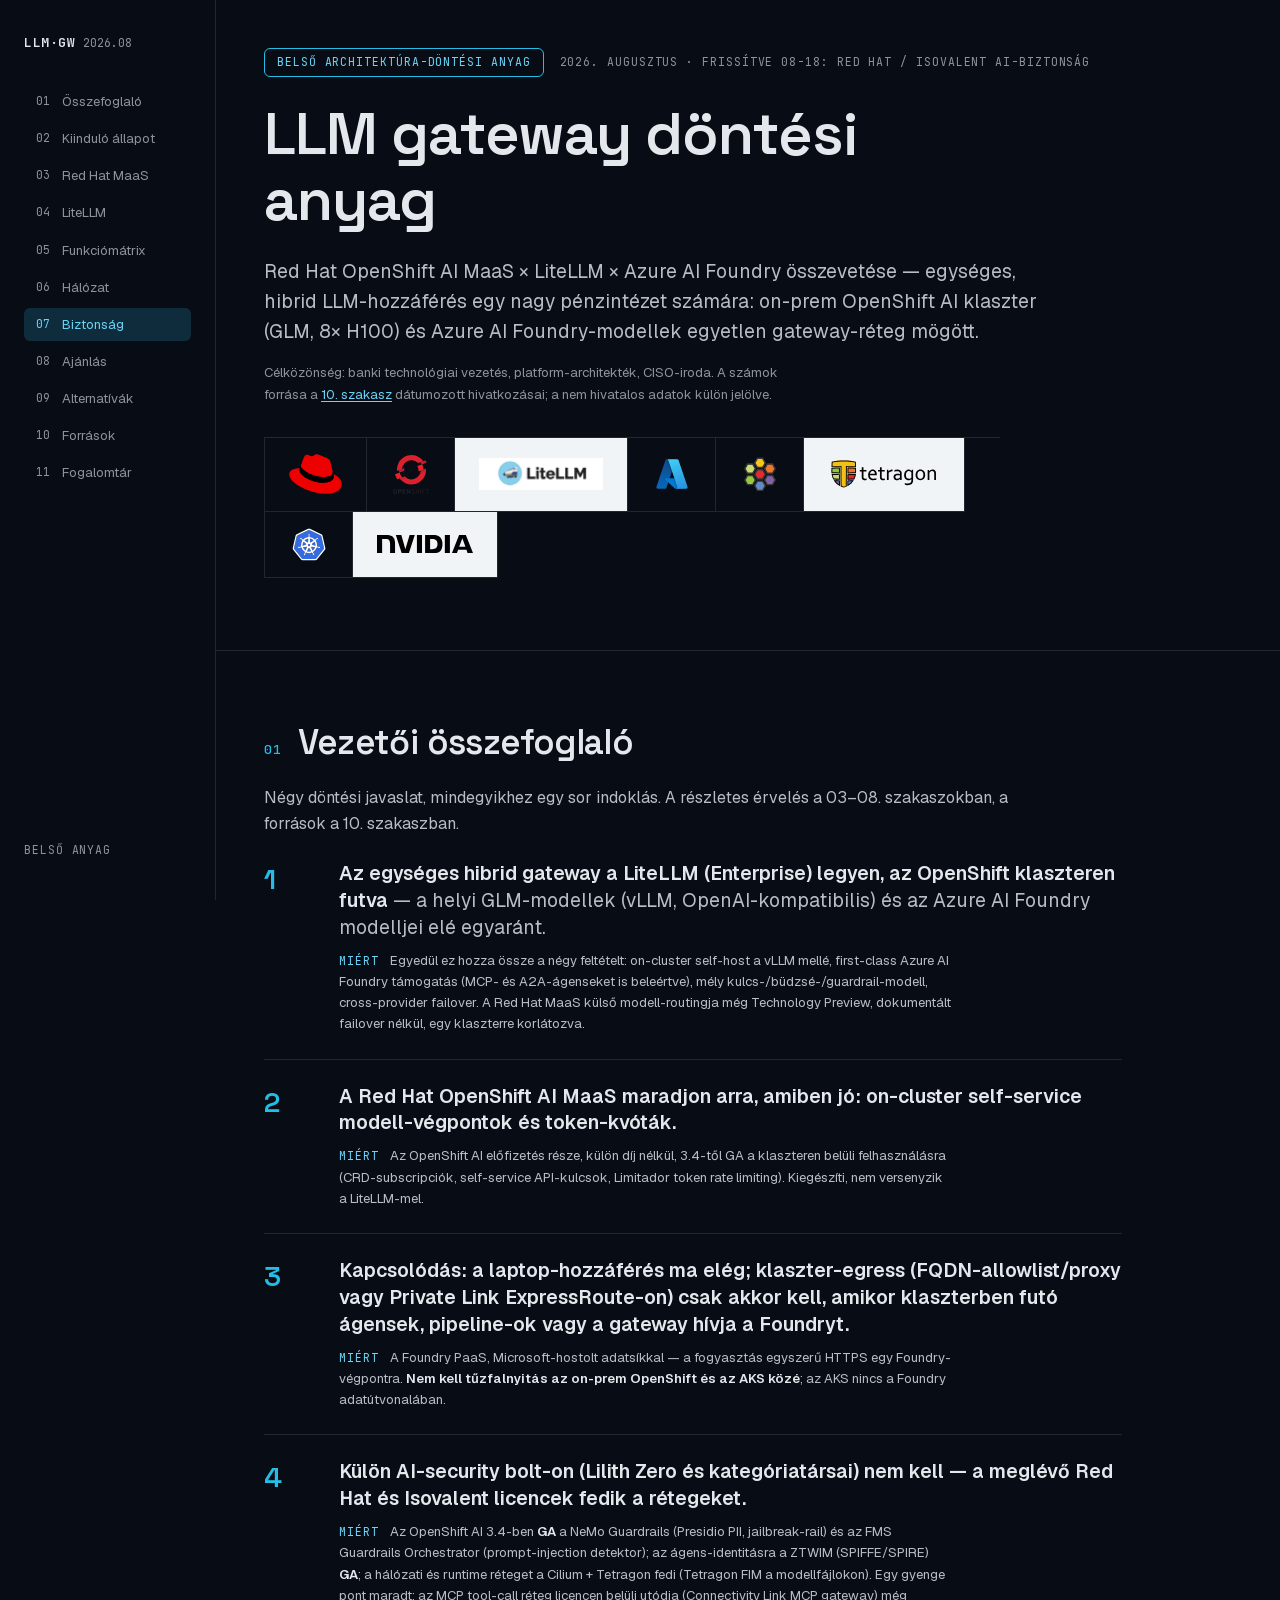
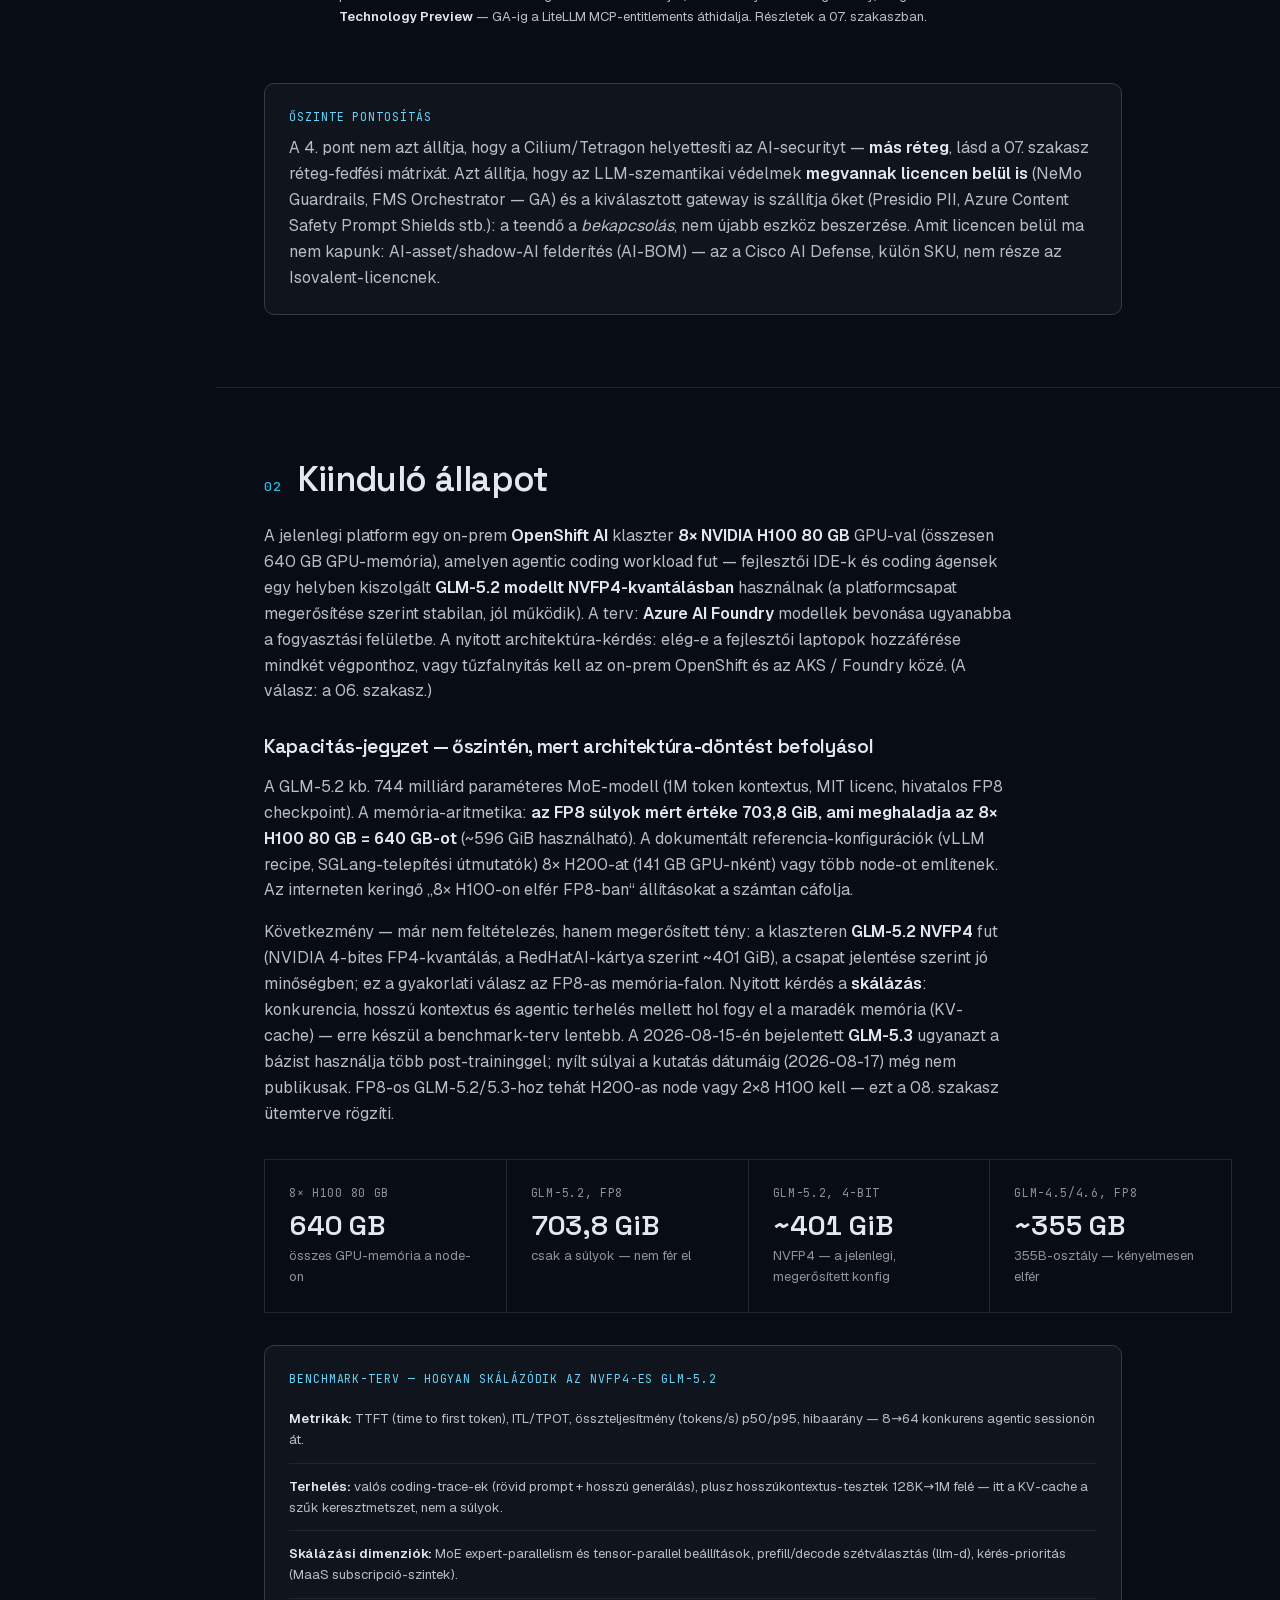
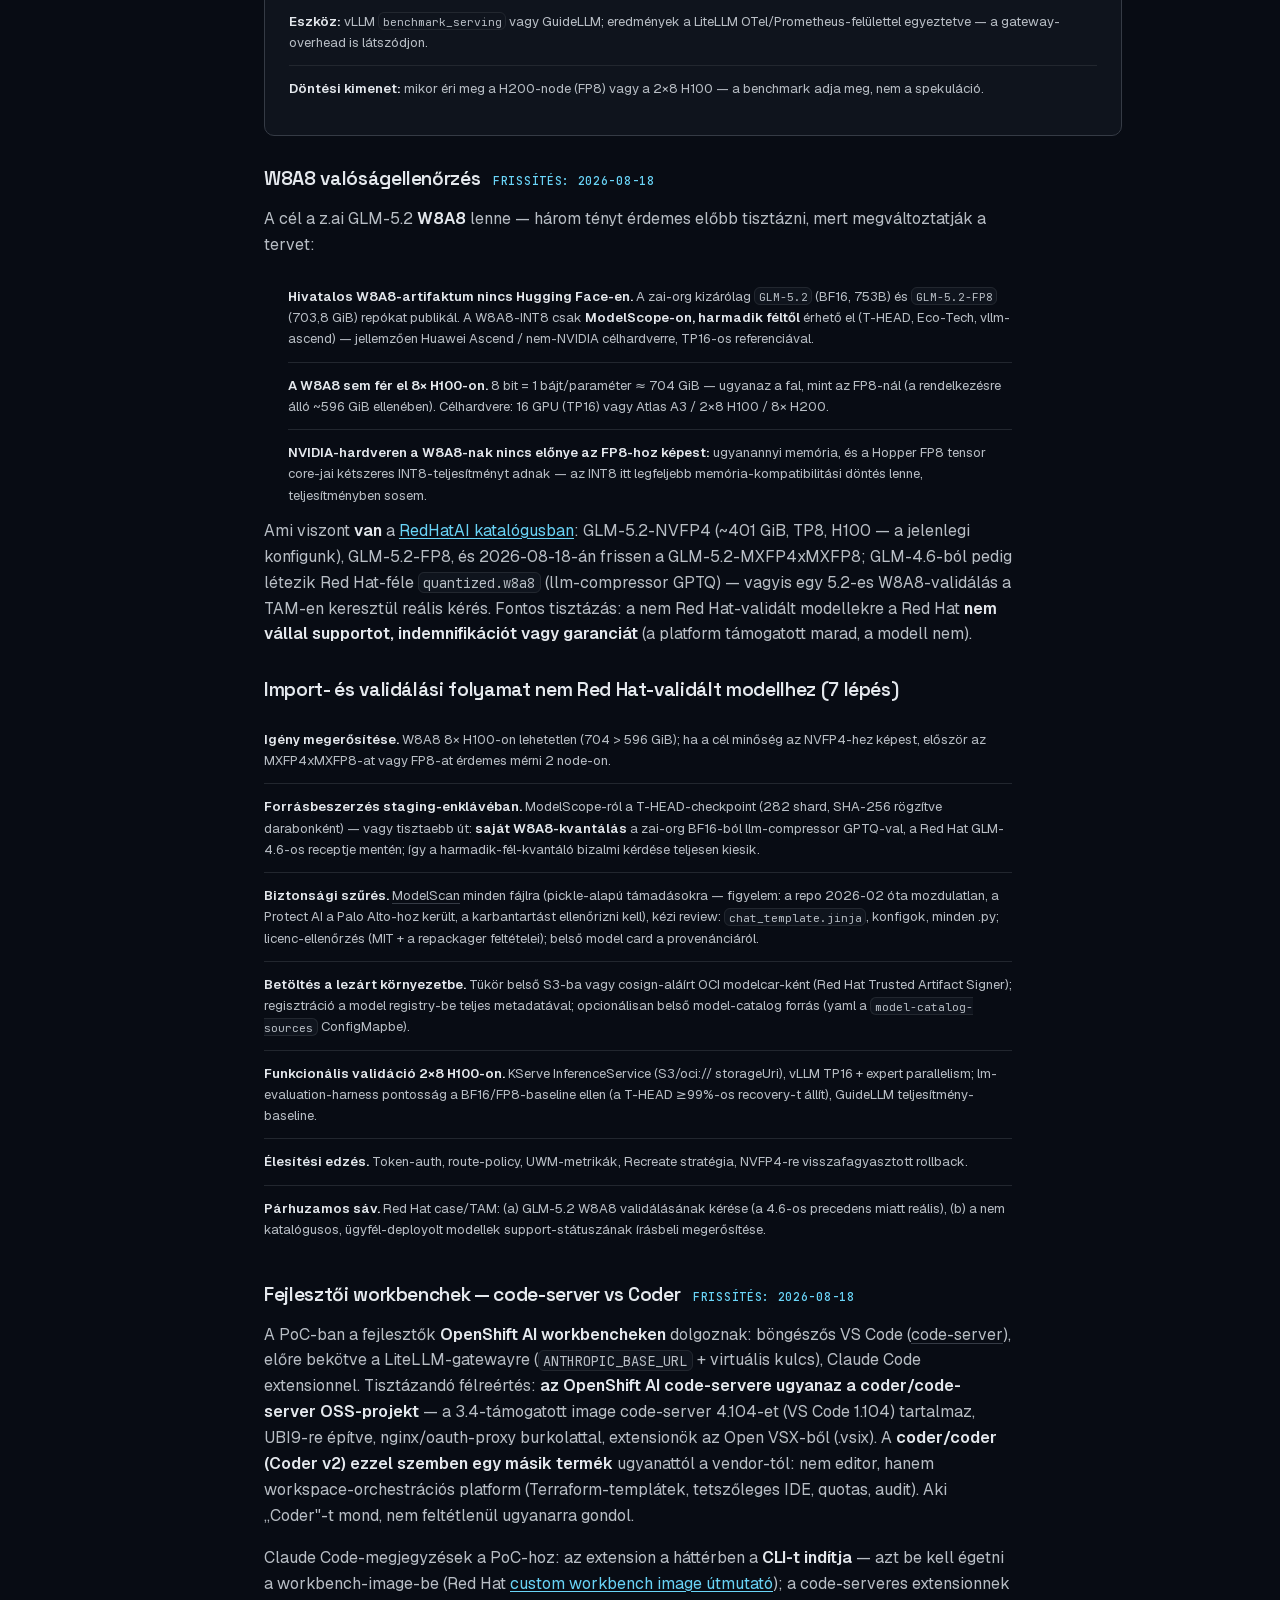
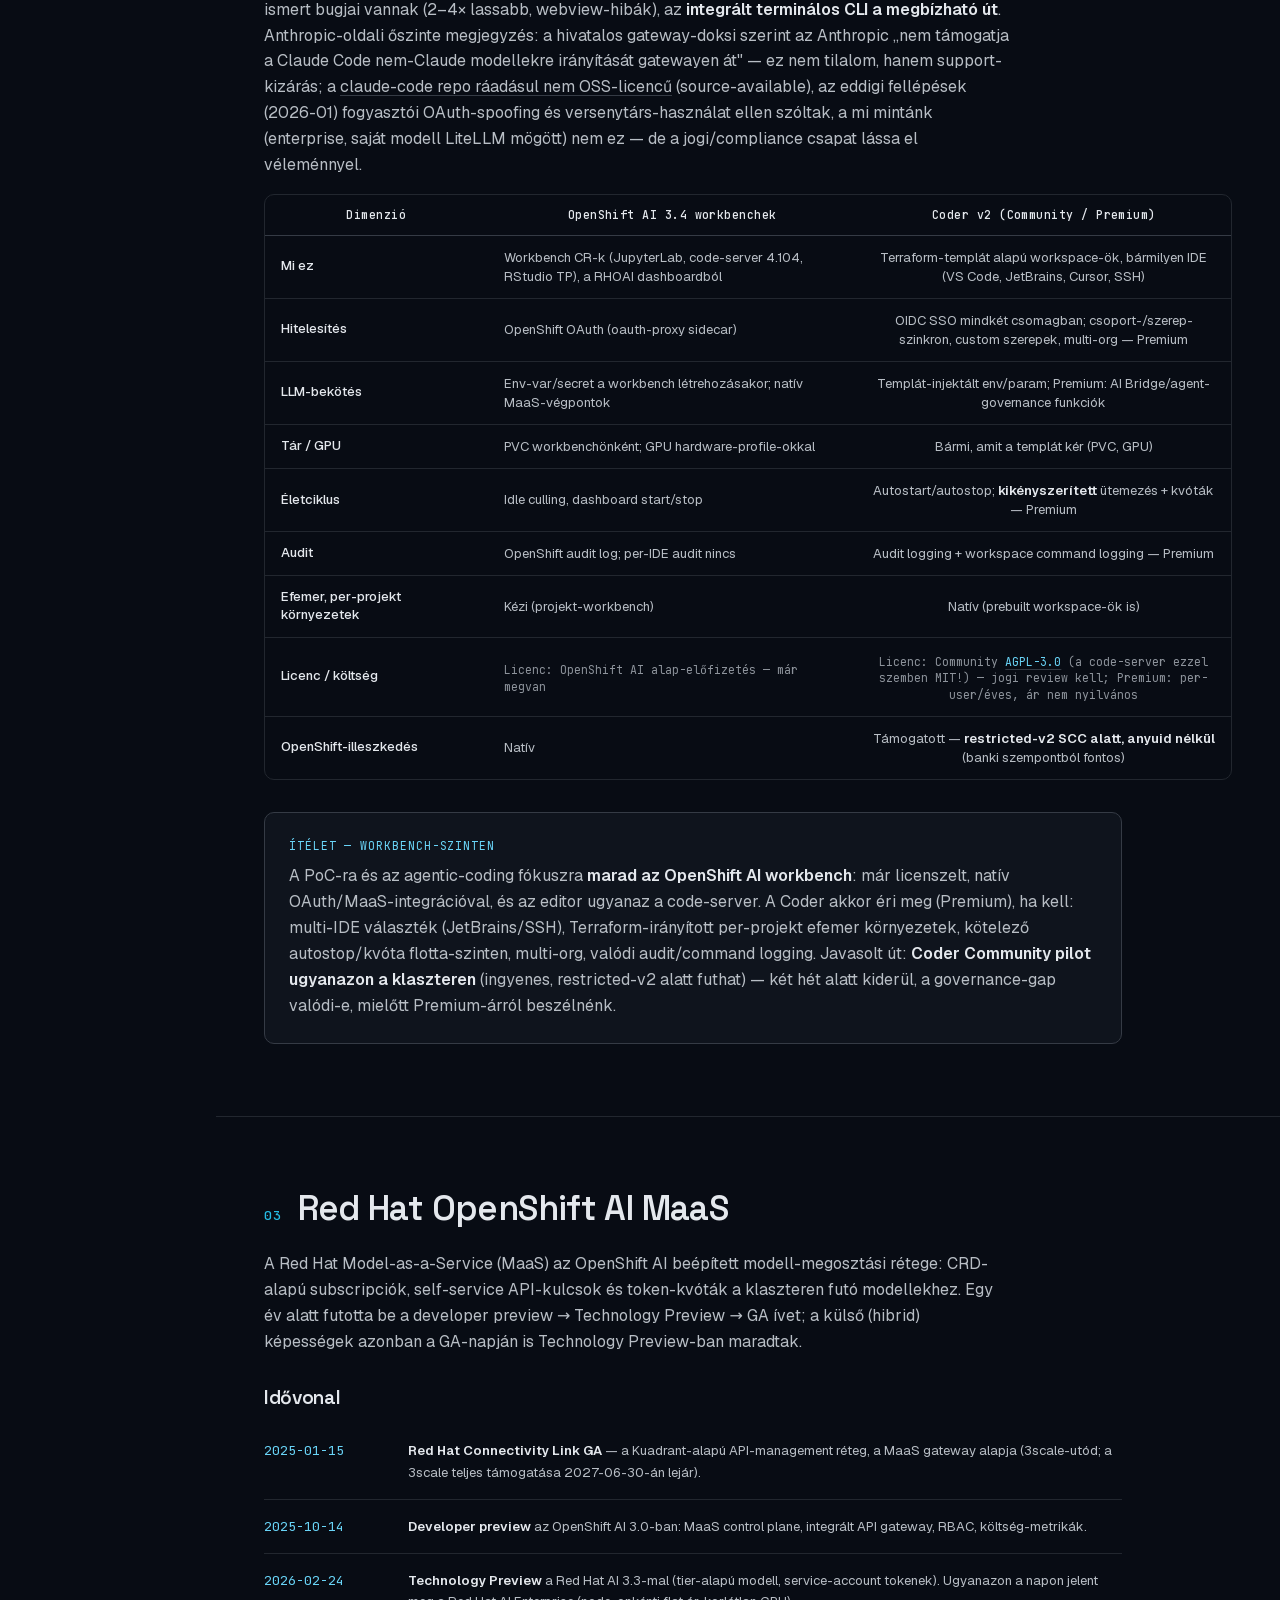
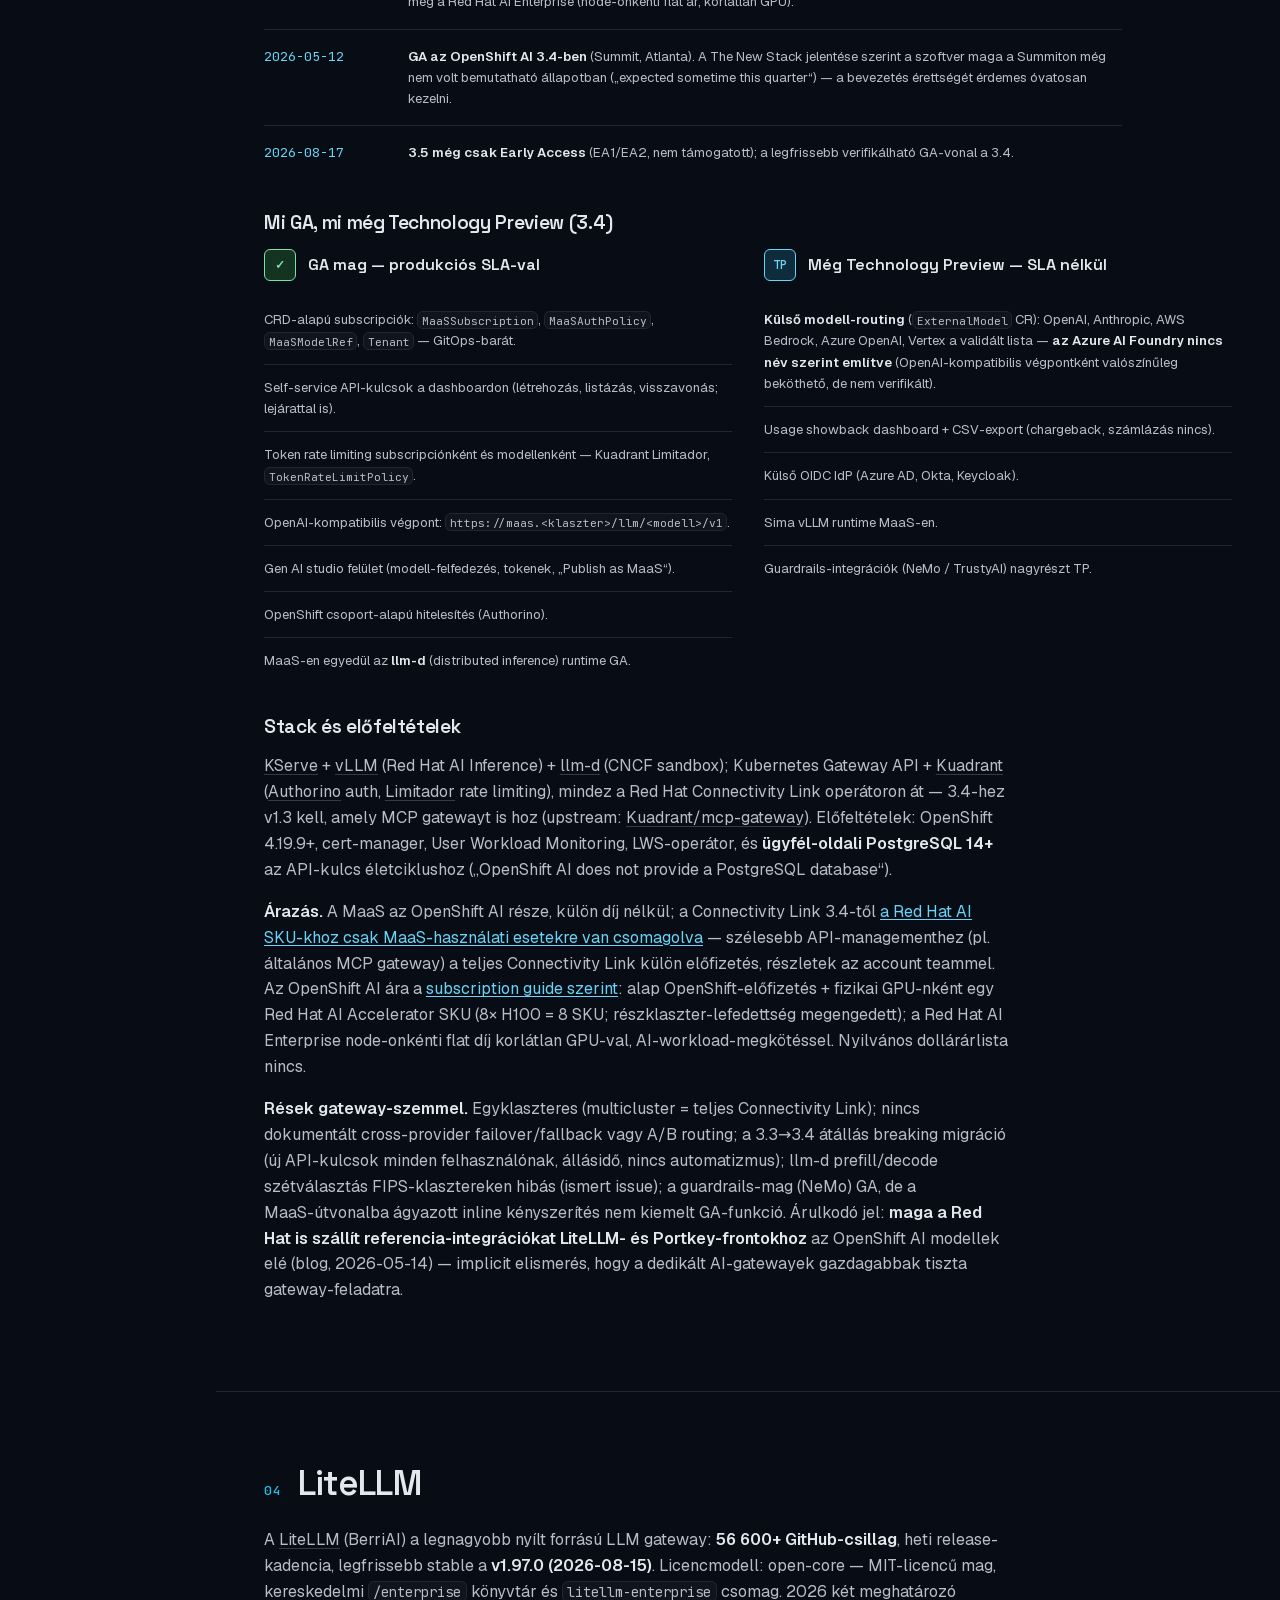
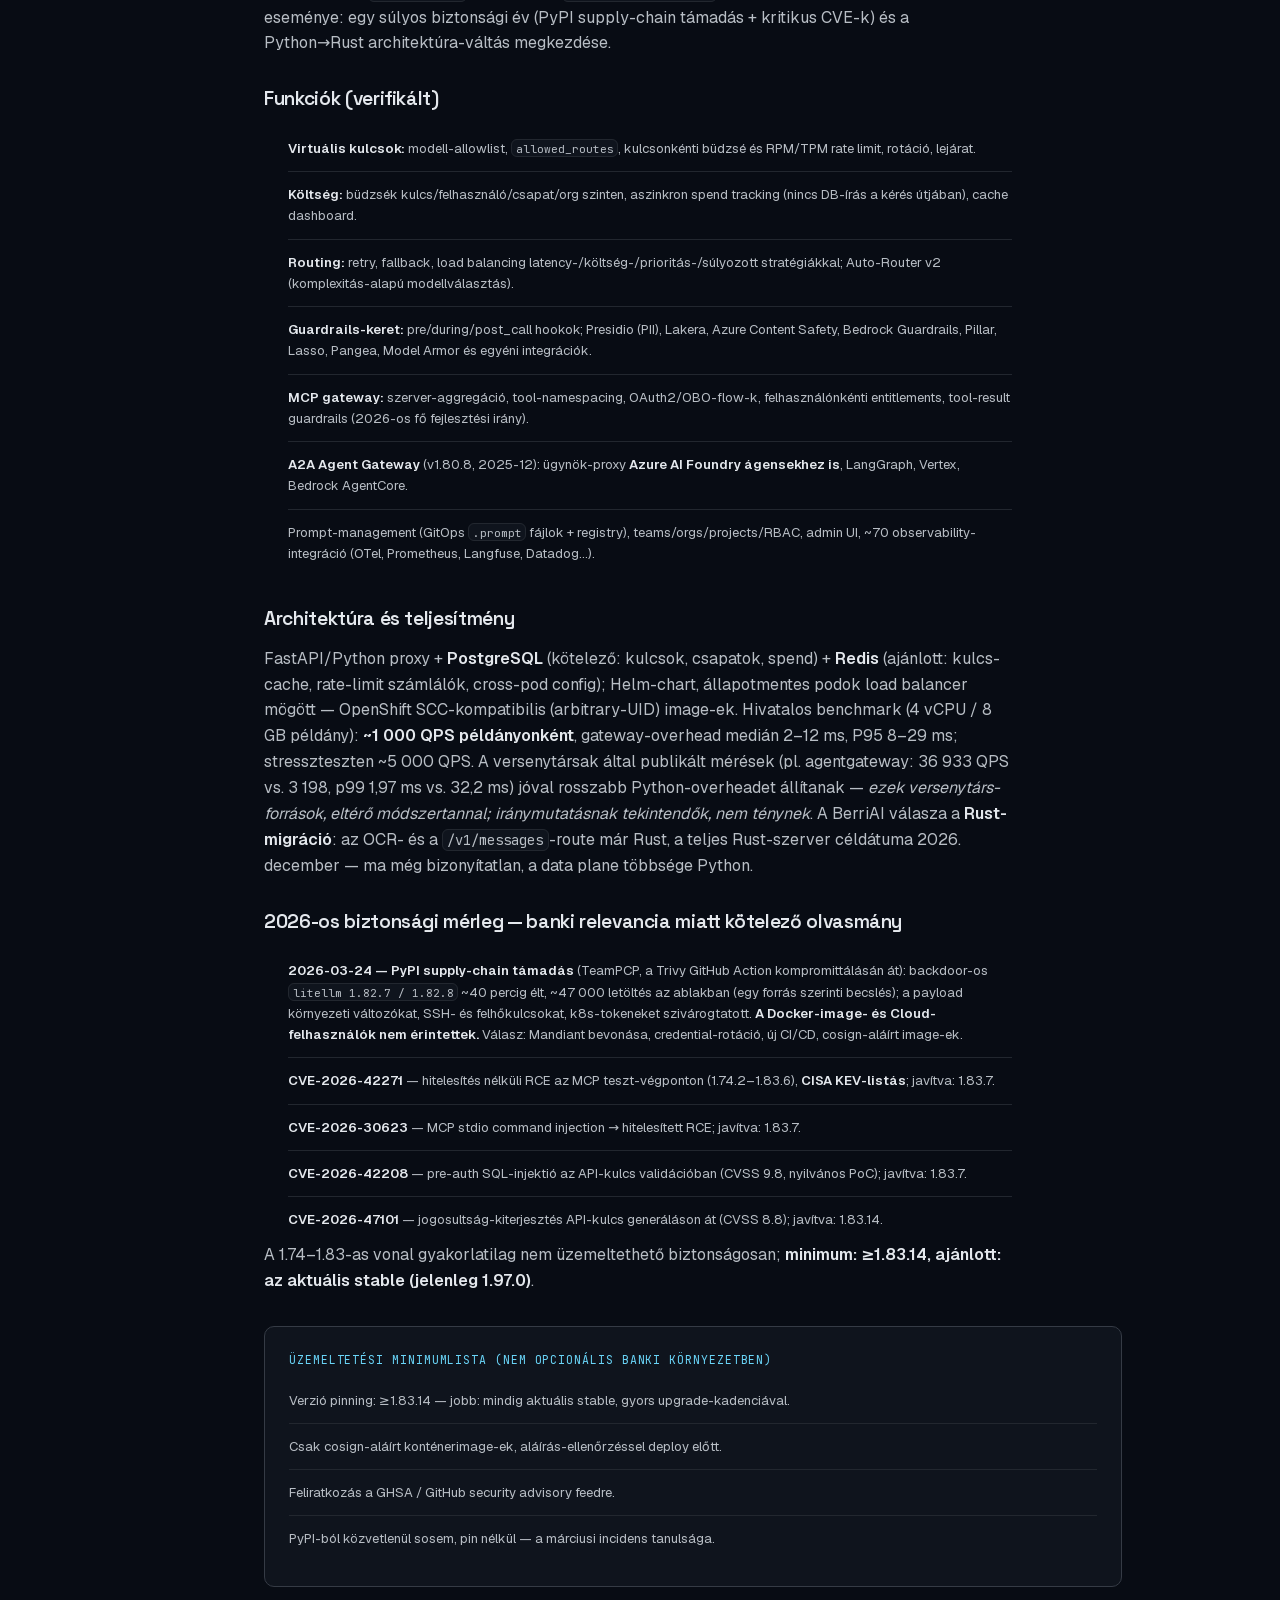
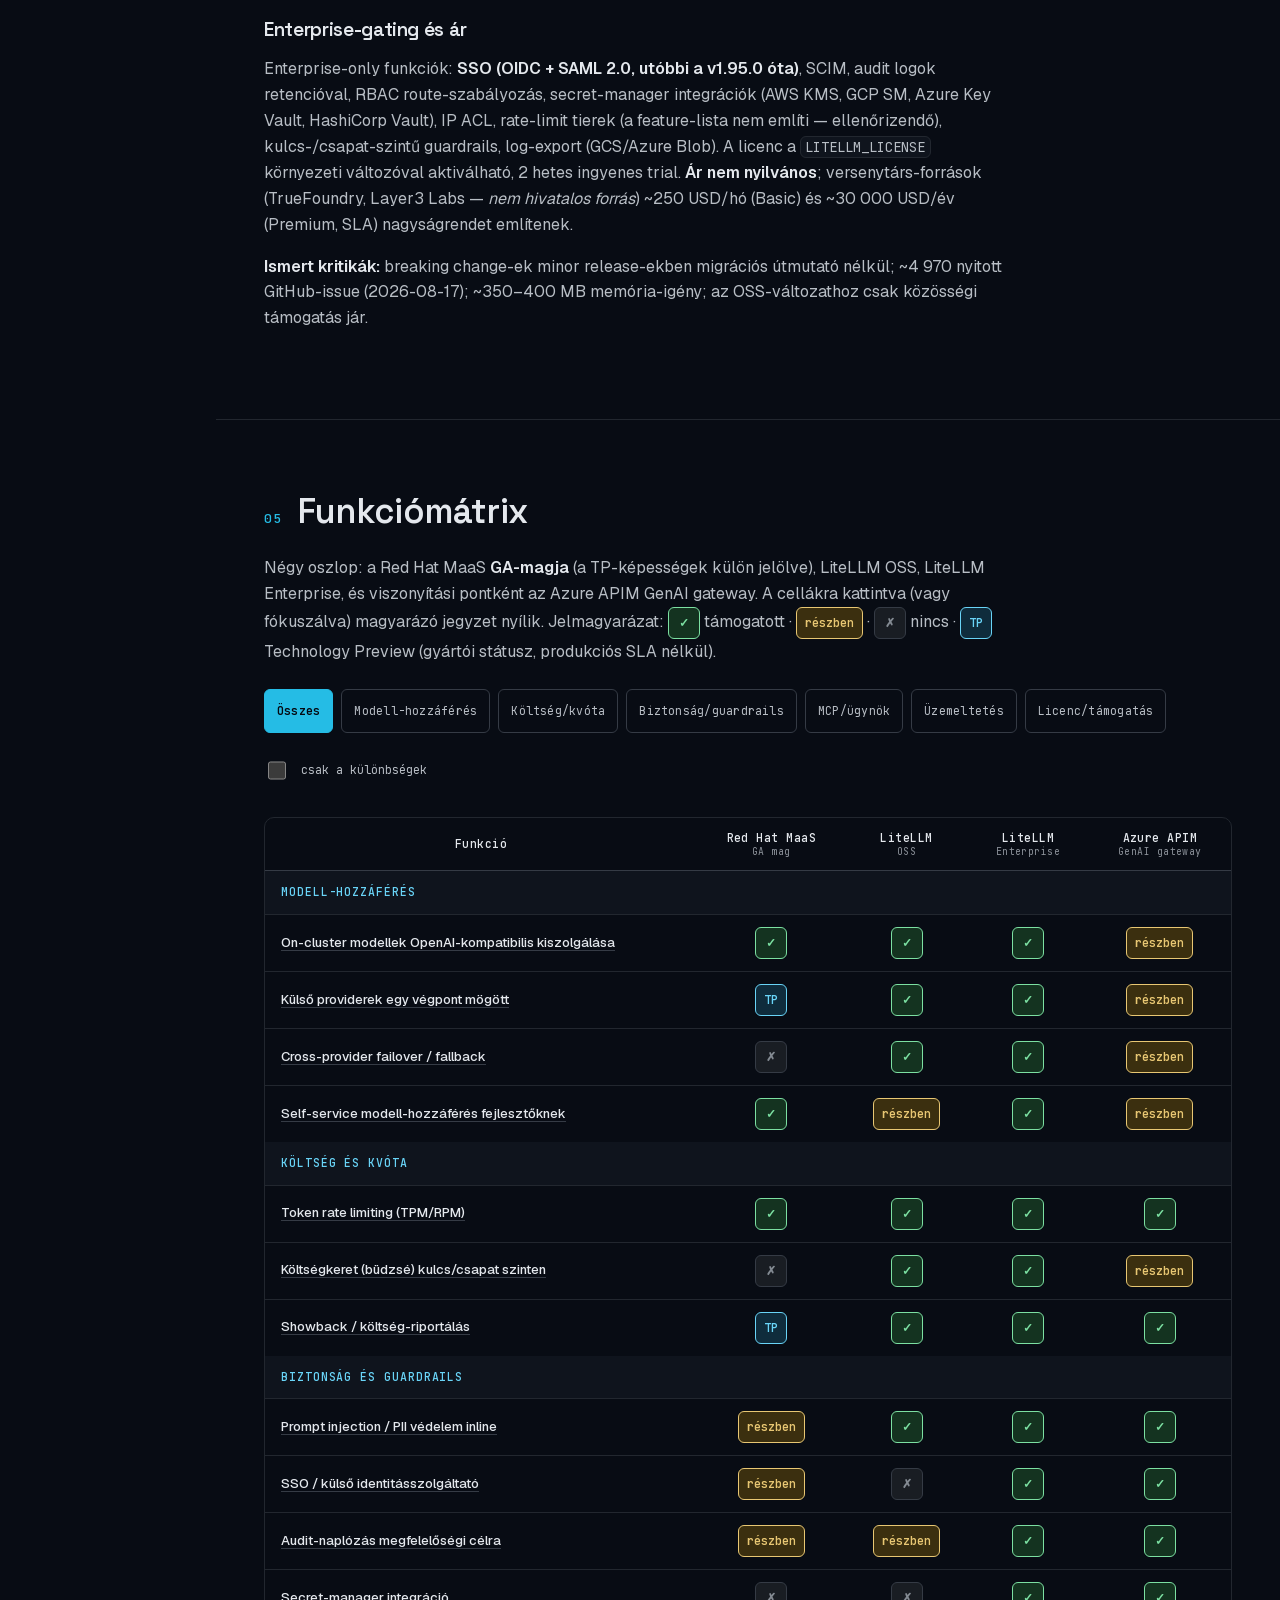
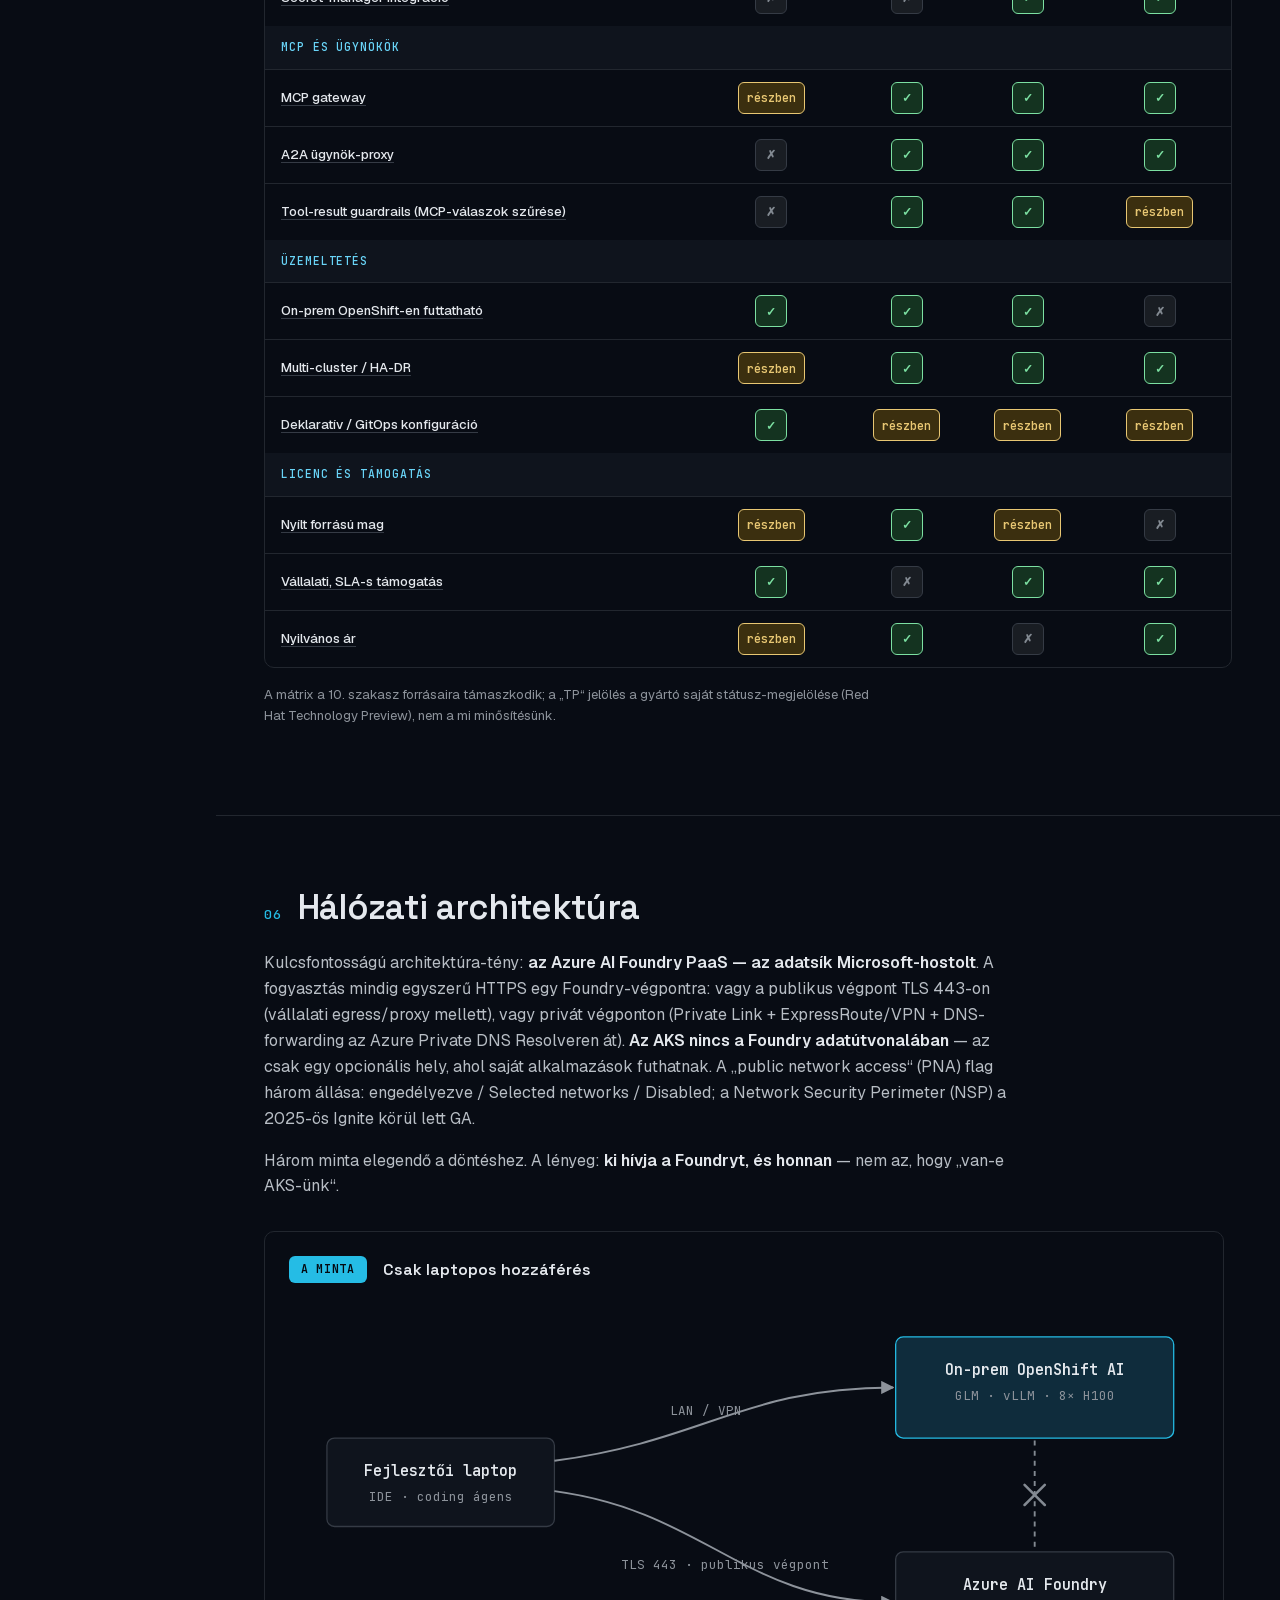
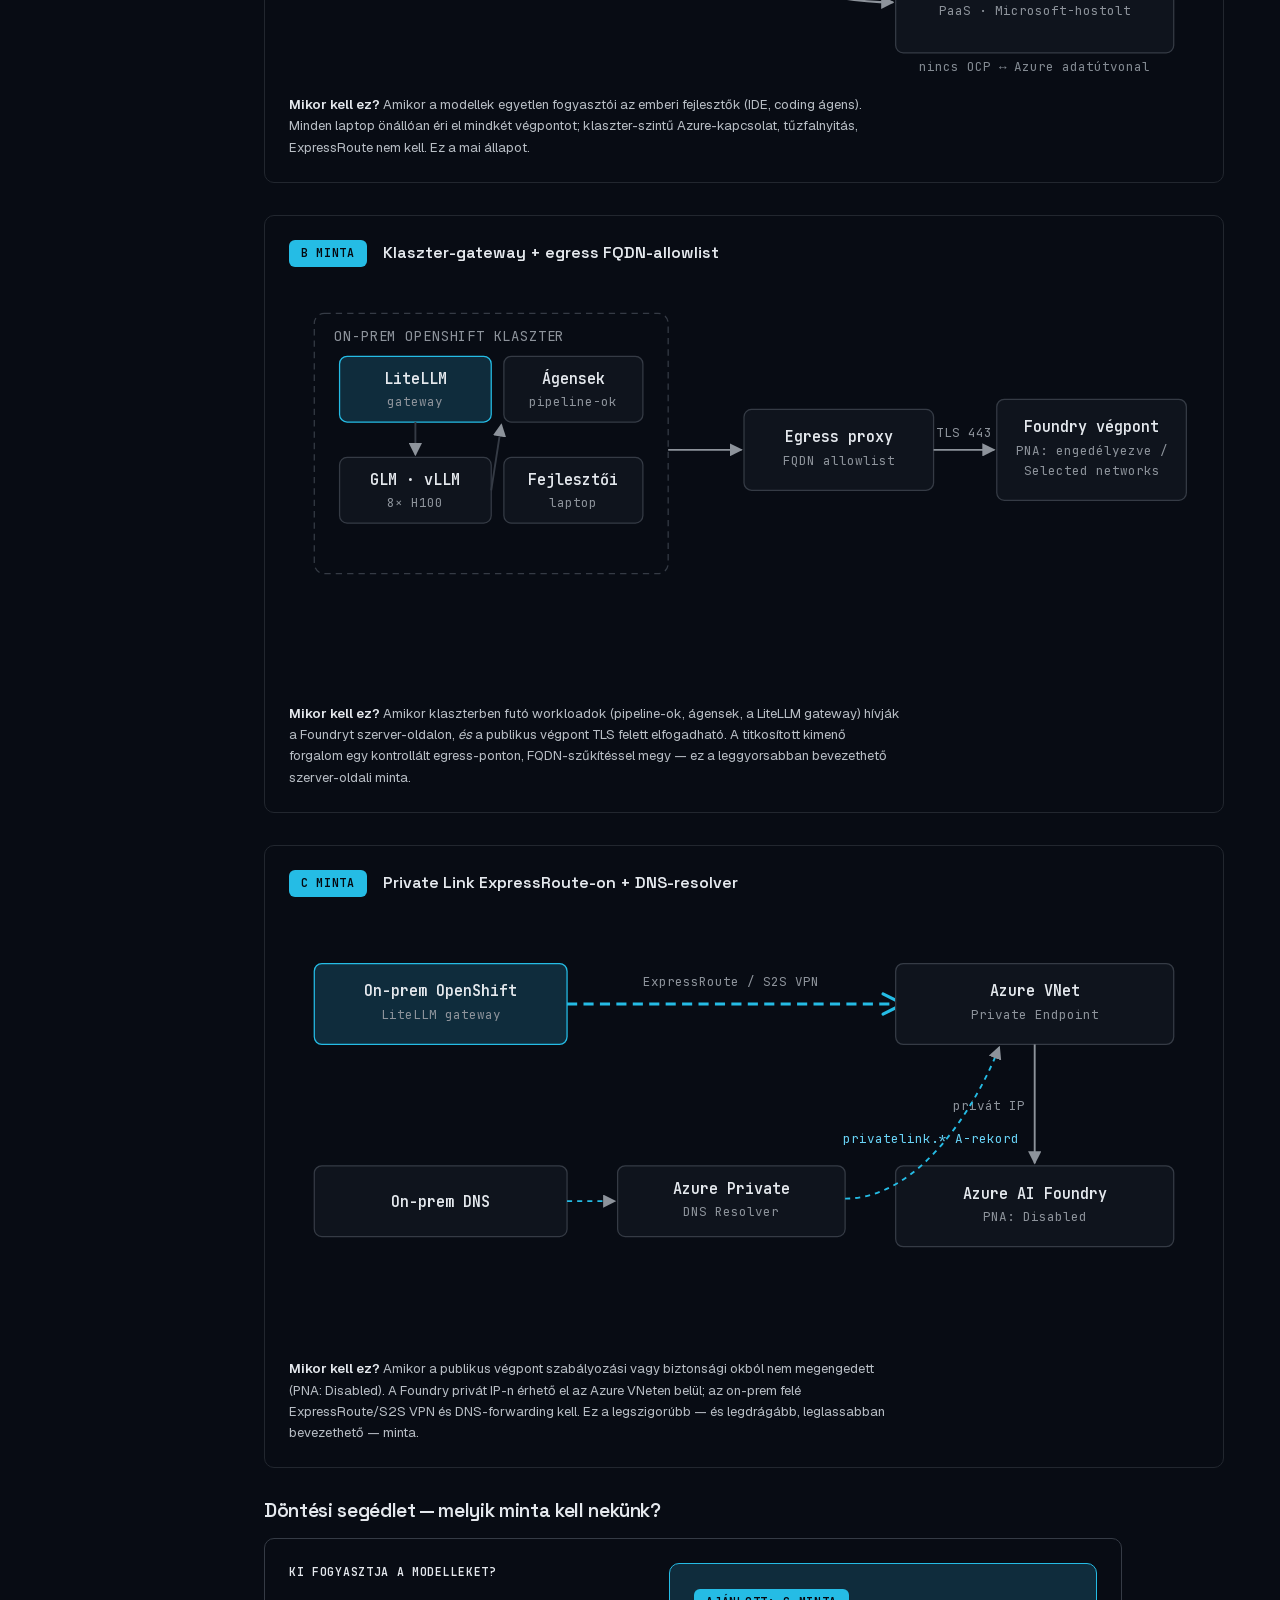
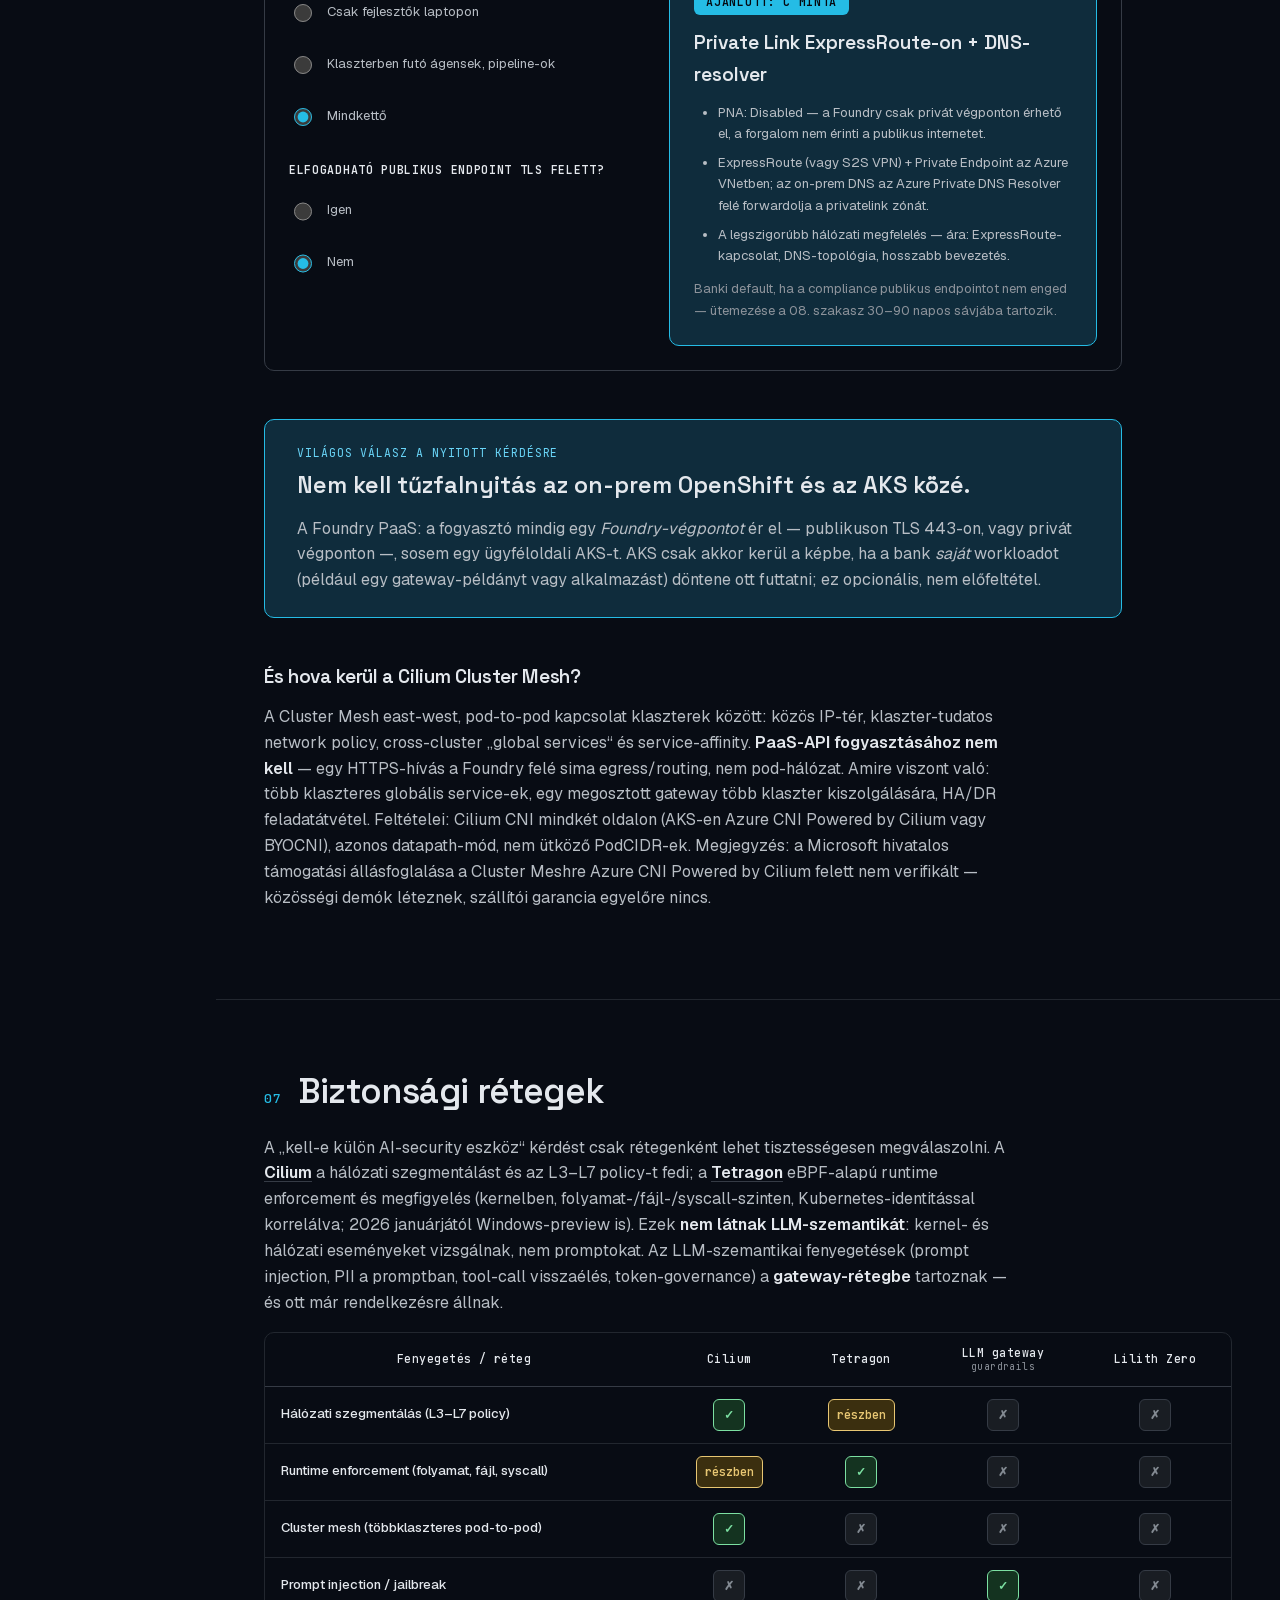
==== commit 9424351a: "Nyílt forrású komponenstérkép (37 repo, GitHub API-méréssel) + inline repo-linkek + licenc-megjegyzé" ====
--- a/index.html
+++ b/index.html
@@ -150,7 +150,7 @@
         <ol class="tick-list tick-list--plain">
           <li><strong>Igény megerősítése.</strong> W8A8 8× H100-on lehetetlen (704 &gt; 596 GiB); ha a cél minőség az NVFP4-hez képest, először az MXFP4xMXFP8-at vagy FP8-at érdemes mérni 2 node-on.</li>
           <li><strong>Forrásbeszerzés staging-enklávéban.</strong> ModelScope-ról a T-HEAD-checkpoint (282 shard, SHA-256 rögzítve darabonként) — vagy tisztaebb út: <strong>saját W8A8-kvantálás</strong> a zai-org BF16-ból llm-compressor GPTQ-val, a Red Hat GLM-4.6-os receptje mentén; így a harmadik-fél-kvantáló bizalmi kérdése teljesen kiesik.</li>
-          <li><strong>Biztonsági szűrés.</strong> ModelScan minden fájlra (pickle-alapú támadásokra), kézi review: <code>chat_template.jinja</code>, konfigok, minden .py; licenc-ellenőrzés (MIT + a repackager feltételei); belső model card a provenánciáról.</li>
+          <li><strong>Biztonsági szűrés.</strong> <a class="rowlink" href="https://github.com/protectai/modelscan" target="_blank" rel="noopener">ModelScan</a> minden fájlra (pickle-alapú támadásokra — figyelem: a repo 2026-02 óta mozdulatlan, a Protect AI a Palo Alto-hoz került, a karbantartást ellenőrizni kell), kézi review: <code>chat_template.jinja</code>, konfigok, minden .py; licenc-ellenőrzés (MIT + a repackager feltételei); belső model card a provenánciáról.</li>
           <li><strong>Betöltés a lezárt környezetbe.</strong> Tükör belső S3-ba vagy cosign-aláírt OCI modelcar-ként (Red Hat Trusted Artifact Signer); regisztráció a model registry-be teljes metadatával; opcionálisan belső model-catalog forrás (yaml a <code>model-catalog-sources</code> ConfigMapbe).</li>
           <li><strong>Funkcionális validáció 2×8 H100-on.</strong> KServe InferenceService (S3/oci:// storageUri), vLLM TP16 + expert parallelism; lm-evaluation-harness pontosság a BF16/FP8-baseline ellen (a T-HEAD ≥99%-os recovery-t állít), GuideLLM teljesítmény-baseline.</li>
           <li><strong>Élesítési edzés.</strong> Token-auth, route-policy, UWM-metrikák, Recreate stratégia, NVFP4-re visszafagyasztott rollback.</li>
@@ -160,8 +160,8 @@
 
       <h3 class="subhead">Fejlesztői workbenchek — code-server vs Coder <span class="subhead__tag">frissítés: 2026-08-18</span></h3>
       <div class="prose">
-        <p>A PoC-ban a fejlesztők <strong>OpenShift AI workbencheken</strong> dolgoznak: böngészős VS Code (code-server), előre bekötve a LiteLLM-gatewayre (<code>ANTHROPIC_BASE_URL</code> + virtuális kulcs), Claude Code extensionnel. Tisztázandó félreértés: <strong>az OpenShift AI code-servere ugyanaz a coder/code-server OSS-projekt</strong> — a 3.4-támogatott image code-server 4.104-et (VS Code 1.104) tartalmaz, UBI9-re építve, nginx/oauth-proxy burkolattal, extensionök az Open VSX-ből (.vsix). A <strong>coder/coder (Coder v2) ezzel szemben egy másik termék</strong> ugyanattól a vendor-tól: nem editor, hanem workspace-orchestrációs platform (Terraform-templátek, tetszőleges IDE, quotas, audit). Aki „Coder"-t mond, nem feltétlenül ugyanarra gondol.</p>
-        <p>Claude Code-megjegyzések a PoC-hoz: az extension a háttérben a <strong>CLI-t indítja</strong> — azt be kell égetni a workbench-image-be (Red Hat <a href="https://docs.redhat.com/en/documentation/red_hat_openshift_ai_self-managed/3.3/html/managing_openshift_ai/creating-custom-workbench-images" target="_blank" rel="noopener">custom workbench image útmutató</a>); a code-serveres extensionnek ismert bugjai vannak (2–4× lassabb, webview-hibák), az <strong>integrált terminálos CLI a megbízható út</strong>. Anthropic-oldali őszinte megjegyzés: a hivatalos gateway-doksi szerint az Anthropic „nem támogatja a Claude Code nem-Claude modellekre irányítását gatewayen át" — ez nem tilalom, hanem support-kizárás; az eddigi fellépések (2026-01) fogyasztói OAuth-spoofing és versenytárs-használat ellen szóltak, a mi mintánk (enterprise, saját modell LiteLLM mögött) nem ez — de a jogi/compliance csapat lássa el véleménnyel.</p>
+        <p>A PoC-ban a fejlesztők <strong>OpenShift AI workbencheken</strong> dolgoznak: böngészős VS Code (<a class="rowlink" href="https://github.com/coder/code-server" target="_blank" rel="noopener">code-server</a>), előre bekötve a LiteLLM-gatewayre (<code>ANTHROPIC_BASE_URL</code> + virtuális kulcs), Claude Code extensionnel. Tisztázandó félreértés: <strong>az OpenShift AI code-servere ugyanaz a coder/code-server OSS-projekt</strong> — a 3.4-támogatott image code-server 4.104-et (VS Code 1.104) tartalmaz, UBI9-re építve, nginx/oauth-proxy burkolattal, extensionök az Open VSX-ből (.vsix). A <strong>coder/coder (Coder v2) ezzel szemben egy másik termék</strong> ugyanattól a vendor-tól: nem editor, hanem workspace-orchestrációs platform (Terraform-templátek, tetszőleges IDE, quotas, audit). Aki „Coder"-t mond, nem feltétlenül ugyanarra gondol.</p>
+        <p>Claude Code-megjegyzések a PoC-hoz: az extension a háttérben a <strong>CLI-t indítja</strong> — azt be kell égetni a workbench-image-be (Red Hat <a href="https://docs.redhat.com/en/documentation/red_hat_openshift_ai_self-managed/3.3/html/managing_openshift_ai/creating-custom-workbench-images" target="_blank" rel="noopener">custom workbench image útmutató</a>); a code-serveres extensionnek ismert bugjai vannak (2–4× lassabb, webview-hibák), az <strong>integrált terminálos CLI a megbízható út</strong>. Anthropic-oldali őszinte megjegyzés: a hivatalos gateway-doksi szerint az Anthropic „nem támogatja a Claude Code nem-Claude modellekre irányítását gatewayen át" — ez nem tilalom, hanem support-kizárás; a <a class="rowlink" href="https://github.com/anthropics/claude-code" target="_blank" rel="noopener">claude-code repo ráadásul nem OSS-licencű</a> (source-available), az eddigi fellépések (2026-01) fogyasztói OAuth-spoofing és versenytárs-használat ellen szóltak, a mi mintánk (enterprise, saját modell LiteLLM mögött) nem ez — de a jogi/compliance csapat lássa el véleménnyel.</p>
       </div>
       <div class="matrix-wrap" tabindex="0">
         <table class="matrix matrix--license" id="coderMatrix">
@@ -212,7 +212,7 @@
             <tr>
               <th scope="row">Licenc / költség</th>
               <td><span class="lic">Licenc: OpenShift AI alap-előfizetés — már megvan</span></td>
-              <td><span class="lic">Community: ingyenes (korlátlan workspace, 1 org); Premium: per-user/éves, ár nem nyilvános</span></td>
+              <td><span class="lic">Licenc: Community <a class="rowlink" href="https://github.com/coder/coder" target="_blank" rel="noopener">AGPL-3.0</a> (a code-server ezzel szemben MIT!) — jogi review kell; Premium: per-user/éves, ár nem nyilvános</span></td>
             </tr>
             <tr>
               <th scope="row">OpenShift-illeszkedés</th>
@@ -272,7 +272,7 @@
 
       <h3 class="subhead">Stack és előfeltételek</h3>
       <div class="prose">
-        <p>KServe + vLLM (Red Hat AI Inference) + llm-d (CNCF sandbox); Kubernetes Gateway API + Kuadrant (Authorino auth, Limitador rate limiting), mindez a Red Hat Connectivity Link operátoron át — 3.4-hez v1.3 kell, amely MCP gatewayt is hoz. Előfeltételek: OpenShift 4.19.9+, cert-manager, User Workload Monitoring, LWS-operátor, és <strong>ügyfél-oldali PostgreSQL 14+</strong> az API-kulcs életciklushoz („OpenShift AI does not provide a PostgreSQL database“).</p>
+        <p><a class="rowlink" href="https://github.com/kserve/kserve" target="_blank" rel="noopener">KServe</a> + <a class="rowlink" href="https://github.com/vllm-project/vllm" target="_blank" rel="noopener">vLLM</a> (Red Hat AI Inference) + <a class="rowlink" href="https://github.com/llm-d/llm-d" target="_blank" rel="noopener">llm-d</a> (CNCF sandbox); Kubernetes Gateway API + <a class="rowlink" href="https://github.com/Kuadrant/kuadrant-operator" target="_blank" rel="noopener">Kuadrant</a> (<a class="rowlink" href="https://github.com/Kuadrant/authorino" target="_blank" rel="noopener">Authorino</a> auth, <a class="rowlink" href="https://github.com/Kuadrant/limitador" target="_blank" rel="noopener">Limitador</a> rate limiting), mindez a Red Hat Connectivity Link operátoron át — 3.4-hez v1.3 kell, amely MCP gatewayt is hoz (upstream: <a class="rowlink" href="https://github.com/Kuadrant/mcp-gateway" target="_blank" rel="noopener">Kuadrant/mcp-gateway</a>). Előfeltételek: OpenShift 4.19.9+, cert-manager, User Workload Monitoring, LWS-operátor, és <strong>ügyfél-oldali PostgreSQL 14+</strong> az API-kulcs életciklushoz („OpenShift AI does not provide a PostgreSQL database“).</p>
         <p><strong>Árazás.</strong> A MaaS az OpenShift AI része, külön díj nélkül; a Connectivity Link 3.4-től <a href="https://access.redhat.com/articles/rhoai-supported-configs-3.x" target="_blank" rel="noopener">a Red Hat AI SKU-khoz csak MaaS-használati esetekre van csomagolva</a> — szélesebb API-managementhez (pl. általános MCP gateway) a teljes Connectivity Link külön előfizetés, részletek az account teammel. Az OpenShift AI ára a <a href="https://www.redhat.com/en/resources/ai-subscription-guide-detail" target="_blank" rel="noopener">subscription guide szerint</a>: alap OpenShift-előfizetés + fizikai GPU-nként egy Red Hat AI Accelerator SKU (8× H100 = 8 SKU; részklaszter-lefedettség megengedett); a Red Hat AI Enterprise node-onkénti flat díj korlátlan GPU-val, AI-workload-megkötéssel. Nyilvános dollárárlista nincs.</p>
         <p><strong>Rések gateway-szemmel.</strong> Egyklaszteres (multicluster = teljes Connectivity Link); nincs dokumentált cross-provider failover/fallback vagy A/B routing; a 3.3→3.4 átállás breaking migráció (új API-kulcsok minden felhasználónak, állásidő, nincs automatizmus); llm-d prefill/decode szétválasztás FIPS-klasztereken hibás (ismert issue); a guardrails-mag (NeMo) GA, de a MaaS-útvonalba ágyazott inline kényszerítés nem kiemelt GA-funkció. Árulkodó jel: <strong>maga a Red Hat is szállít referencia-integrációkat LiteLLM- és Portkey-frontokhoz</strong> az OpenShift AI modellek elé (blog, 2026-05-14) — implicit elismerés, hogy a dedikált AI-gatewayek gazdagabbak tiszta gateway-feladatra.</p>
       </div>
@@ -282,7 +282,7 @@
     <section class="section" id="litellm" aria-labelledby="h-litellm">
       <h2 class="section__title" id="h-litellm"><span class="h-num">04</span> LiteLLM</h2>
       <div class="prose">
-        <p>A LiteLLM (BerriAI) a legnagyobb nyílt forrású LLM gateway: <strong>56&nbsp;547 GitHub-csillag</strong>, heti release-kadencia, legfrissebb stable a <strong>v1.97.0 (2026-08-15)</strong>. Licencmodell: open-core — MIT-licencű mag, kereskedelmi <code>/enterprise</code> könyvtár és <code>litellm-enterprise</code> csomag. 2026 két meghatározó eseménye: egy súlyos biztonsági év (PyPI supply-chain támadás + kritikus CVE-k) és a Python→Rust architektúra-váltás megkezdése.</p>
+        <p>A <a class="rowlink" href="https://github.com/BerriAI/litellm" target="_blank" rel="noopener">LiteLLM</a> (BerriAI) a legnagyobb nyílt forrású LLM gateway: <strong>56&nbsp;600+ GitHub-csillag</strong>, heti release-kadencia, legfrissebb stable a <strong>v1.97.0 (2026-08-15)</strong>. Licencmodell: open-core — MIT-licencű mag, kereskedelmi <code>/enterprise</code> könyvtár és <code>litellm-enterprise</code> csomag. 2026 két meghatározó eseménye: egy súlyos biztonsági év (PyPI supply-chain támadás + kritikus CVE-k) és a Python→Rust architektúra-váltás megkezdése.</p>
       </div>
 
       <h3 class="subhead">Funkciók (verifikált)</h3>
@@ -666,7 +666,7 @@
     <section class="section" id="biztonsag" aria-labelledby="h-biztonsag">
       <h2 class="section__title" id="h-biztonsag"><span class="h-num">07</span> Biztonsági rétegek</h2>
       <div class="prose">
-        <p>A „kell-e külön AI-security eszköz“ kérdést csak rétegenként lehet tisztességesen megválaszolni. A <strong>Cilium</strong> a hálózati szegmentálást és az L3–L7 policy-t fedi; a <strong>Tetragon</strong> eBPF-alapú runtime enforcement és megfigyelés (kernelben, folyamat-/fájl-/syscall-szinten, Kubernetes-identitással korrelálva; 2026 januárjától Windows-preview is). Ezek <strong>nem látnak LLM-szemantikát</strong>: kernel- és hálózati eseményeket vizsgálnak, nem promptokat. Az LLM-szemantikai fenyegetések (prompt injection, PII a promptban, tool-call visszaélés, token-governance) a <strong>gateway-rétegbe</strong> tartoznak — és ott már rendelkezésre állnak.</p>
+        <p>A „kell-e külön AI-security eszköz“ kérdést csak rétegenként lehet tisztességesen megválaszolni. A <a class="rowlink" href="https://github.com/cilium/cilium" target="_blank" rel="noopener"><strong>Cilium</strong></a> a hálózati szegmentálást és az L3–L7 policy-t fedi; a <a class="rowlink" href="https://github.com/cilium/tetragon" target="_blank" rel="noopener"><strong>Tetragon</strong></a> eBPF-alapú runtime enforcement és megfigyelés (kernelben, folyamat-/fájl-/syscall-szinten, Kubernetes-identitással korrelálva; 2026 januárjától Windows-preview is). Ezek <strong>nem látnak LLM-szemantikát</strong>: kernel- és hálózati eseményeket vizsgálnak, nem promptokat. Az LLM-szemantikai fenyegetések (prompt injection, PII a promptban, tool-call visszaélés, token-governance) a <strong>gateway-rétegbe</strong> tartoznak — és ott már rendelkezésre állnak.</p>
       </div>
 
       <div class="matrix-wrap" tabindex="0">
@@ -917,6 +917,67 @@
       <h2 class="section__title" id="h-forrasok"><span class="h-num">10</span> Források</h2>
       <div class="prose">
         <p>Kutatás dátuma: 2026-08-17; a Red Hat / Isovalent AI-biztonság blokk frissítése: 2026-08-18. Ahol a forrás versenytárs-publikáció, azt külön jelöljük — az ilyen számok iránymutatók, nem tények.</p>
+      </div>
+      <h3 class="subhead">Nyílt forrású komponenstérkép <span class="subhead__tag">GitHub API-ból mérve: 2026-08-18</span></h3>
+      <div class="prose">
+        <p>Az oldalon szereplő technológiák kanonikus repói, a javasolt stackben betöltött szerepükkel. Tanulságos mintázatok: a <code>coder/coder</code> platform AGPL-3.0 (míg a code-server MIT), a <code>claude-code</code> nem OSS-licencű, a TensorZero archivált, a Portkey a felvásárlás óta némák, a Llama Stack már OGX-ként él, a Garak az NVIDIA-hoz költözött.</p>
+      </div>
+      <div class="matrix-wrap" tabindex="0">
+        <table class="matrix matrix--license" id="repoMatrix">
+          <caption class="visually-hidden">Nyílt forrású komponensek térképe GitHub-metaadatokkal</caption>
+          <thead>
+            <tr>
+              <th scope="col" class="matrix__feature">Komponens</th>
+              <th scope="col">GitHub repo</th>
+              <th scope="col">★</th>
+              <th scope="col">Licenc</th>
+              <th scope="col">Szerep a stackben</th>
+            </tr>
+          </thead>
+          <tbody>
+            <tr class="matrix__cat"><th colspan="5" scope="rowgroup">Gateway és inference</th></tr>
+            <tr><th scope="row">vLLM</th><td><a href="https://github.com/vllm-project/vllm" target="_blank" rel="noopener">vllm-project/vllm</a></td><td>89 361</td><td>Apache-2.0</td><td>Az inference-motor — helyi GLM és Red Hat AI Inference alapja</td></tr>
+            <tr><th scope="row">llm-d</th><td><a href="https://github.com/llm-d/llm-d" target="_blank" rel="noopener">llm-d/llm-d</a></td><td>4 050</td><td>Apache-2.0</td><td>Disztribuált inference (prefill/decode); a MaaS GA runtime-ja</td></tr>
+            <tr><th scope="row">KServe</th><td><a href="https://github.com/kserve/kserve" target="_blank" rel="noopener">kserve/kserve</a></td><td>5 801</td><td>Apache-2.0</td><td>Model-serving control plane az OpenShift AI-ban</td></tr>
+            <tr><th scope="row">LiteLLM</th><td><a href="https://github.com/BerriAI/litellm" target="_blank" rel="noopener">BerriAI/litellm</a></td><td>56 661</td><td>MIT + EE</td><td>A javasolt hibrid AI gateway</td></tr>
+            <tr><th scope="row">agentgateway</th><td><a href="https://github.com/agentgateway/agentgateway" target="_blank" rel="noopener">agentgateway/agentgateway</a></td><td>4 408</td><td>Apache-2.0</td><td>Rust MCP/A2A gateway — a Lilith-cell vállalati utódja</td></tr>
+            <tr><th scope="row">kagent</th><td><a href="https://github.com/kagent-dev/kagent" target="_blank" rel="noopener">kagent-dev/kagent</a></td><td>3 537</td><td>Apache-2.0</td><td>Kubernetes-ágens keretrendszer (CNCF sandbox)</td></tr>
+            <tr><th scope="row">Envoy</th><td><a href="https://github.com/envoyproxy/envoy" target="_blank" rel="noopener">envoyproxy/envoy</a></td><td>28 792</td><td>Apache-2.0</td><td>Az adatsík a Kuadrant/RHCL/mcp-gateway alatt</td></tr>
+            <tr><th scope="row">Kong</th><td><a href="https://github.com/Kong/kong" target="_blank" rel="noopener">Kong/kong</a></td><td>43 996</td><td>Apache-2.0</td><td>Alternatív gateway (ha Kong-estate lenne)</td></tr>
+            <tr><th scope="row">Bifrost</th><td><a href="https://github.com/maximhq/bifrost" target="_blank" rel="noopener">maximhq/bifrost</a></td><td>7 402</td><td>Apache-2.0</td><td>Fiatal Go-alternatíva</td></tr>
+            <tr><th scope="row">Portkey</th><td><a href="https://github.com/Portkey-AI/gateway" target="_blank" rel="noopener">Portkey-AI/gateway</a></td><td>12 757</td><td>MIT</td><td>Utolsó push 2026-05-25 — a Palo Alto-felvásárlás előtt</td></tr>
+            <tr><th scope="row">TensorZero</th><td><a href="https://github.com/tensorzero/tensorzero" target="_blank" rel="noopener">tensorzero/tensorzero</a></td><td>11 722</td><td>Apache-2.0</td><td><strong>Archivált 2026-06-11</strong> — nem opció</td></tr>
+            <tr class="matrix__cat"><th colspan="5" scope="rowgroup">Red Hat / OpenShift stack (upstream)</th></tr>
+            <tr><th scope="row">ODH operator</th><td><a href="https://github.com/opendatahub-io/opendatahub-operator" target="_blank" rel="noopener">opendatahub-io/opendatahub-operator</a></td><td>107</td><td>Apache-2.0</td><td>Az OpenShift AI upstreamja (Open Data Hub)</td></tr>
+            <tr><th scope="row">ODH notebooks</th><td><a href="https://github.com/opendatahub-io/notebooks" target="_blank" rel="noopener">opendatahub-io/notebooks</a></td><td>34</td><td>Apache-2.0</td><td>A workbench-image-ek forrása (code-server is)</td></tr>
+            <tr><th scope="row">Kuadrant</th><td><a href="https://github.com/Kuadrant/kuadrant-operator" target="_blank" rel="noopener">Kuadrant/kuadrant-operator</a></td><td>90</td><td>Apache-2.0</td><td>A Connectivity Link / MaaS policy-motor upstreamja</td></tr>
+            <tr><th scope="row">Authorino</th><td><a href="https://github.com/Kuadrant/authorino" target="_blank" rel="noopener">Kuadrant/authorino</a></td><td>266</td><td>Apache-2.0</td><td>AuthN/AuthZ a gatewayen (API-kulcsok, OIDC)</td></tr>
+            <tr><th scope="row">Limitador</th><td><a href="https://github.com/Kuadrant/limitador" target="_blank" rel="noopener">Kuadrant/limitador</a></td><td>88</td><td>Apache-2.0</td><td>Token rate limiting (TokenRateLimitPolicy)</td></tr>
+            <tr><th scope="row">Kuadrant mcp-gateway</th><td><a href="https://github.com/Kuadrant/mcp-gateway" target="_blank" rel="noopener">Kuadrant/mcp-gateway</a></td><td>97</td><td>Apache-2.0</td><td>Az RHCL MCP gateway upstreamja (TP-funkció forrása)</td></tr>
+            <tr><th scope="row">ZTWIM</th><td><a href="https://github.com/openshift/zero-trust-workload-identity-manager" target="_blank" rel="noopener">openshift/zero-trust-workload-identity-manager</a></td><td>9</td><td>Apache-2.0</td><td>SPIRE-operátor OpenShiftre (Platform Plus)</td></tr>
+            <tr><th scope="row">SPIRE</th><td><a href="https://github.com/spiffe/spire" target="_blank" rel="noopener">spiffe/spire</a></td><td>2 489</td><td>Apache-2.0</td><td>Workload-identity upstream</td></tr>
+            <tr class="matrix__cat"><th colspan="5" scope="rowgroup">Biztonság</th></tr>
+            <tr><th scope="row">Cilium</th><td><a href="https://github.com/cilium/cilium" target="_blank" rel="noopener">cilium/cilium</a></td><td>24 960</td><td>Apache-2.0</td><td>eBPF hálózat — Isovalent Enterprise Platform</td></tr>
+            <tr><th scope="row">Tetragon</th><td><a href="https://github.com/cilium/tetragon" target="_blank" rel="noopener">cilium/tetragon</a></td><td>4 929</td><td>Apache-2.0</td><td>Runtime security + FIM — Isovalent Runtime Security</td></tr>
+            <tr><th scope="row">Hubble</th><td><a href="https://github.com/cilium/hubble" target="_blank" rel="noopener">cilium/hubble</a></td><td>4 295</td><td>Apache-2.0</td><td>Hálózati observability</td></tr>
+            <tr><th scope="row">NeMo Guardrails</th><td><a href="https://github.com/NVIDIA-NeMo/Guardrails" target="_blank" rel="noopener">NVIDIA-NeMo/Guardrails</a></td><td>6 969</td><td>Apache-2.0</td><td>A guardrails-motor (RHOAI 3.4-ben GA)</td></tr>
+            <tr><th scope="row">FMS orchestrator</th><td><a href="https://github.com/foundation-model-stack/fms-guardrails-orchestrator" target="_blank" rel="noopener">foundation-model-stack/fms-guardrails-orchestrator</a></td><td>35</td><td>Apache-2.0</td><td>Detektor-zenekar (PII, HAP, prompt-injection)</td></tr>
+            <tr><th scope="row">TrustyAI</th><td><a href="https://github.com/trustyai-explainability/trustyai-service" target="_blank" rel="noopener">trustyai-explainability/trustyai-service</a></td><td>5</td><td>Apache-2.0</td><td>Responsible-AI szolgáltatás + guardrails-operátorok</td></tr>
+            <tr><th scope="row">Garak</th><td><a href="https://github.com/NVIDIA/garak" target="_blank" rel="noopener">NVIDIA/garak</a></td><td>8 848</td><td>Apache-2.0</td><td>LLM red teaming (a leondz/garak ide költözött)</td></tr>
+            <tr><th scope="row">ModelScan</th><td><a href="https://github.com/protectai/modelscan" target="_blank" rel="noopener">protectai/modelscan</a></td><td>763</td><td>Apache-2.0</td><td>Modellfájl-szkenner — 2026-02 óta mozdulatlan</td></tr>
+            <tr><th scope="row">lilith-zero</th><td><a href="https://github.com/BadC-mpany/lilith-zero" target="_blank" rel="noopener">BadC-mpany/lilith-zero</a></td><td>23</td><td>Apache-2.0</td><td>Az elemzett niche MCP-middleware (23 csillag)</td></tr>
+            <tr><th scope="row">OGX (ex-Llama Stack)</th><td><a href="https://github.com/ogx-ai/ogx" target="_blank" rel="noopener">ogx-ai/ogx</a></td><td>8 417</td><td>MIT</td><td>Ágens/RAG stack — a meta-llama/llama-stack ide irányít</td></tr>
+            <tr><th scope="row">OWASP LLM Top 10</th><td><a href="https://github.com/OWASP/www-project-top-10-for-large-language-model-applications" target="_blank" rel="noopener">OWASP/www-project-top-10-…</a></td><td>1 365</td><td>CC</td><td>Kockázati keretrendszer (LLM01 prompt injection…)</td></tr>
+            <tr class="matrix__cat"><th colspan="5" scope="rowgroup">Munkaállomás, mérés, eszközök</th></tr>
+            <tr><th scope="row">code-server</th><td><a href="https://github.com/coder/code-server" target="_blank" rel="noopener">coder/code-server</a></td><td>78 932</td><td>MIT</td><td>A PoC workbench-editorja (RHOAI image: 4.104)</td></tr>
+            <tr><th scope="row">Coder v2</th><td><a href="https://github.com/coder/coder" target="_blank" rel="noopener">coder/coder</a></td><td>14 194</td><td><strong>AGPL-3.0</strong></td><td>CDE platform — jogi review kell (licenc-kontraszt!)</td></tr>
+            <tr><th scope="row">GuideLLM</th><td><a href="https://github.com/vllm-project/guidellm" target="_blank" rel="noopener">vllm-project/guidellm</a></td><td>1 525</td><td>Apache-2.0</td><td>LLM-benchmark — a 02. szakasz tervének eszköze</td></tr>
+            <tr><th scope="row">lm-evaluation-harness</th><td><a href="https://github.com/EleutherAI/lm-evaluation-harness" target="_blank" rel="noopener">EleutherAI/lm-evaluation-harness</a></td><td>13 708</td><td>MIT</td><td>Pontosság-evaluáció (Red Hat validáció is ezzel)</td></tr>
+            <tr><th scope="row">llm-compressor</th><td><a href="https://github.com/vllm-project/llm-compressor" target="_blank" rel="noopener">vllm-project/llm-compressor</a></td><td>3 696</td><td>Apache-2.0</td><td>Önkvantálás — a W8A8-út eszköze</td></tr>
+            <tr><th scope="row">GLM-5</th><td><a href="https://github.com/zai-org/GLM-5" target="_blank" rel="noopener">zai-org/GLM-5</a></td><td>6 997</td><td>Apache-2.0</td><td>A modell forrásrepója (a súlyok Hugging Face-en)</td></tr>
+            <tr><th scope="row">Claude Code</th><td><a href="https://github.com/anthropics/claude-code" target="_blank" rel="noopener">anthropics/claude-code</a></td><td>141 877</td><td><strong>nincs OSS licenc</strong></td><td>A coding-ágens — source-available, lásd ToS-megjegyzés</td></tr>
+          </tbody>
+        </table>
       </div>
       <div class="sources">
         <div class="sources__group">
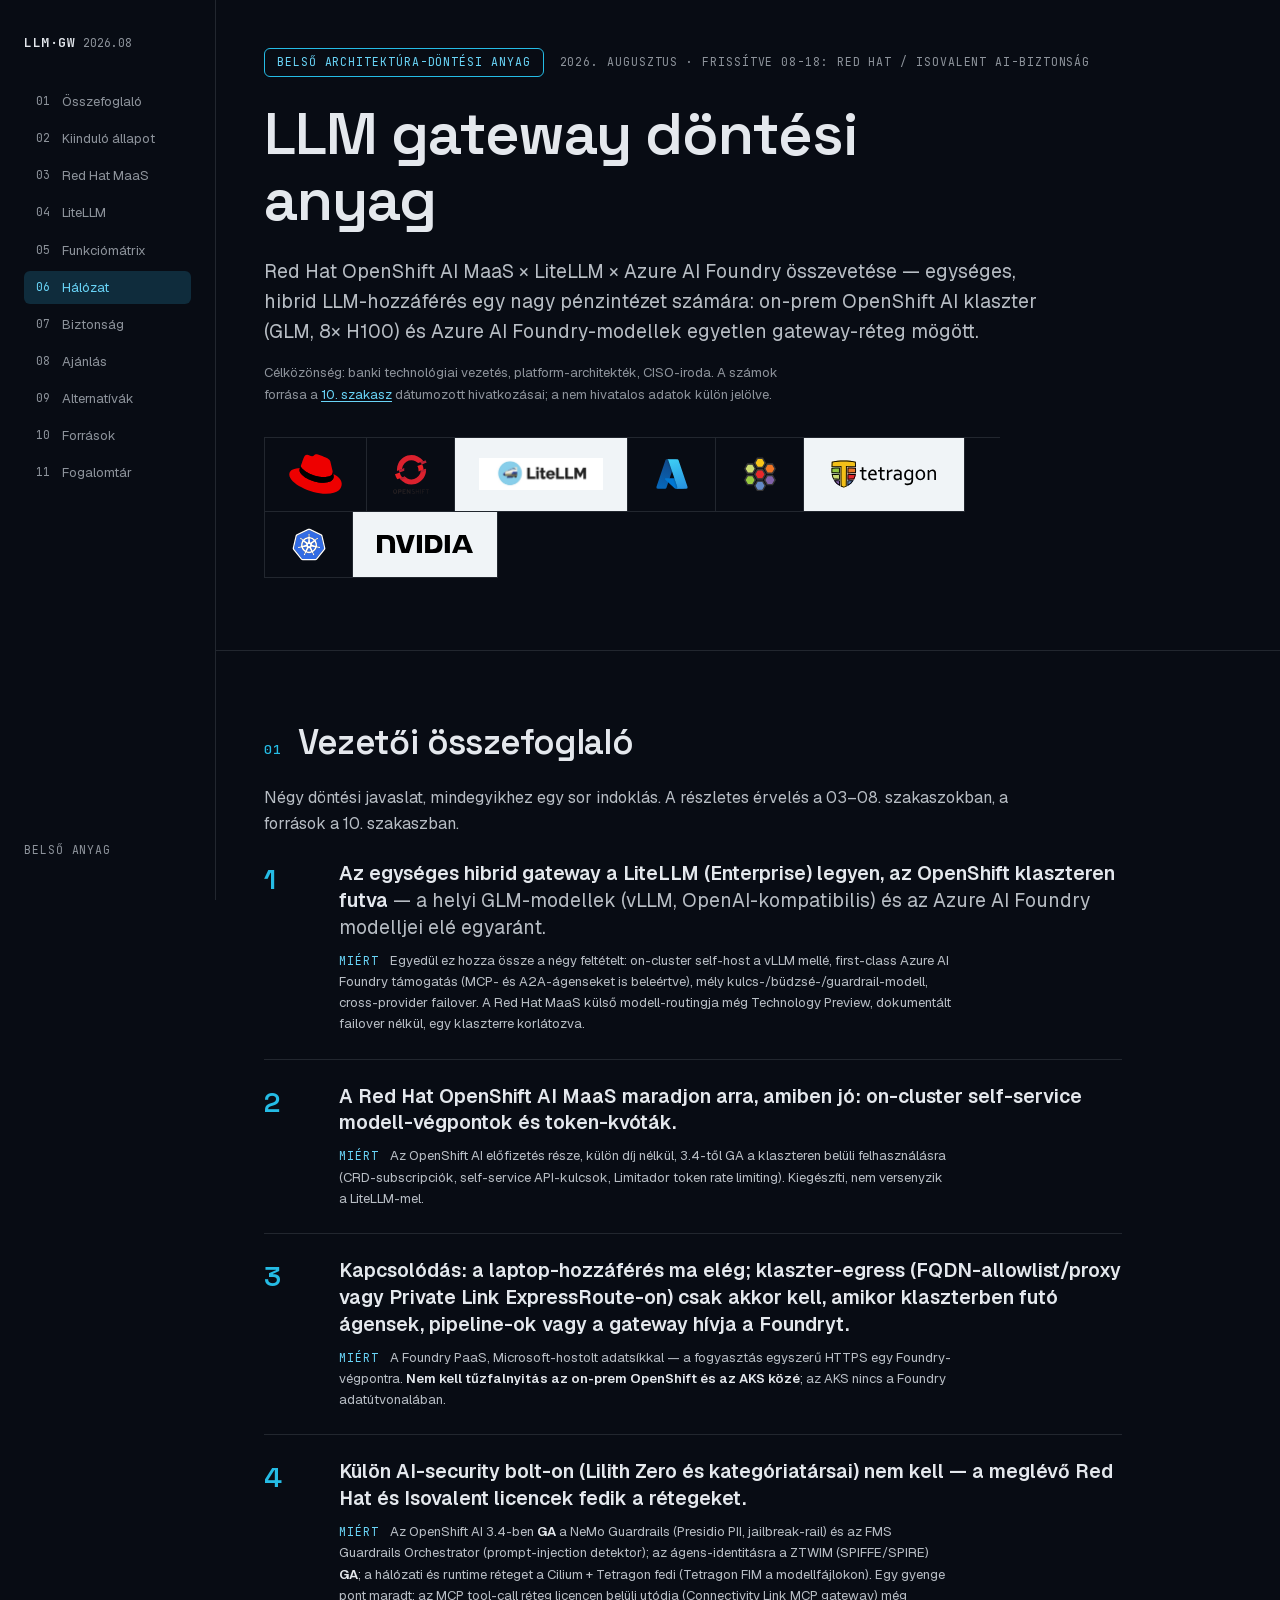
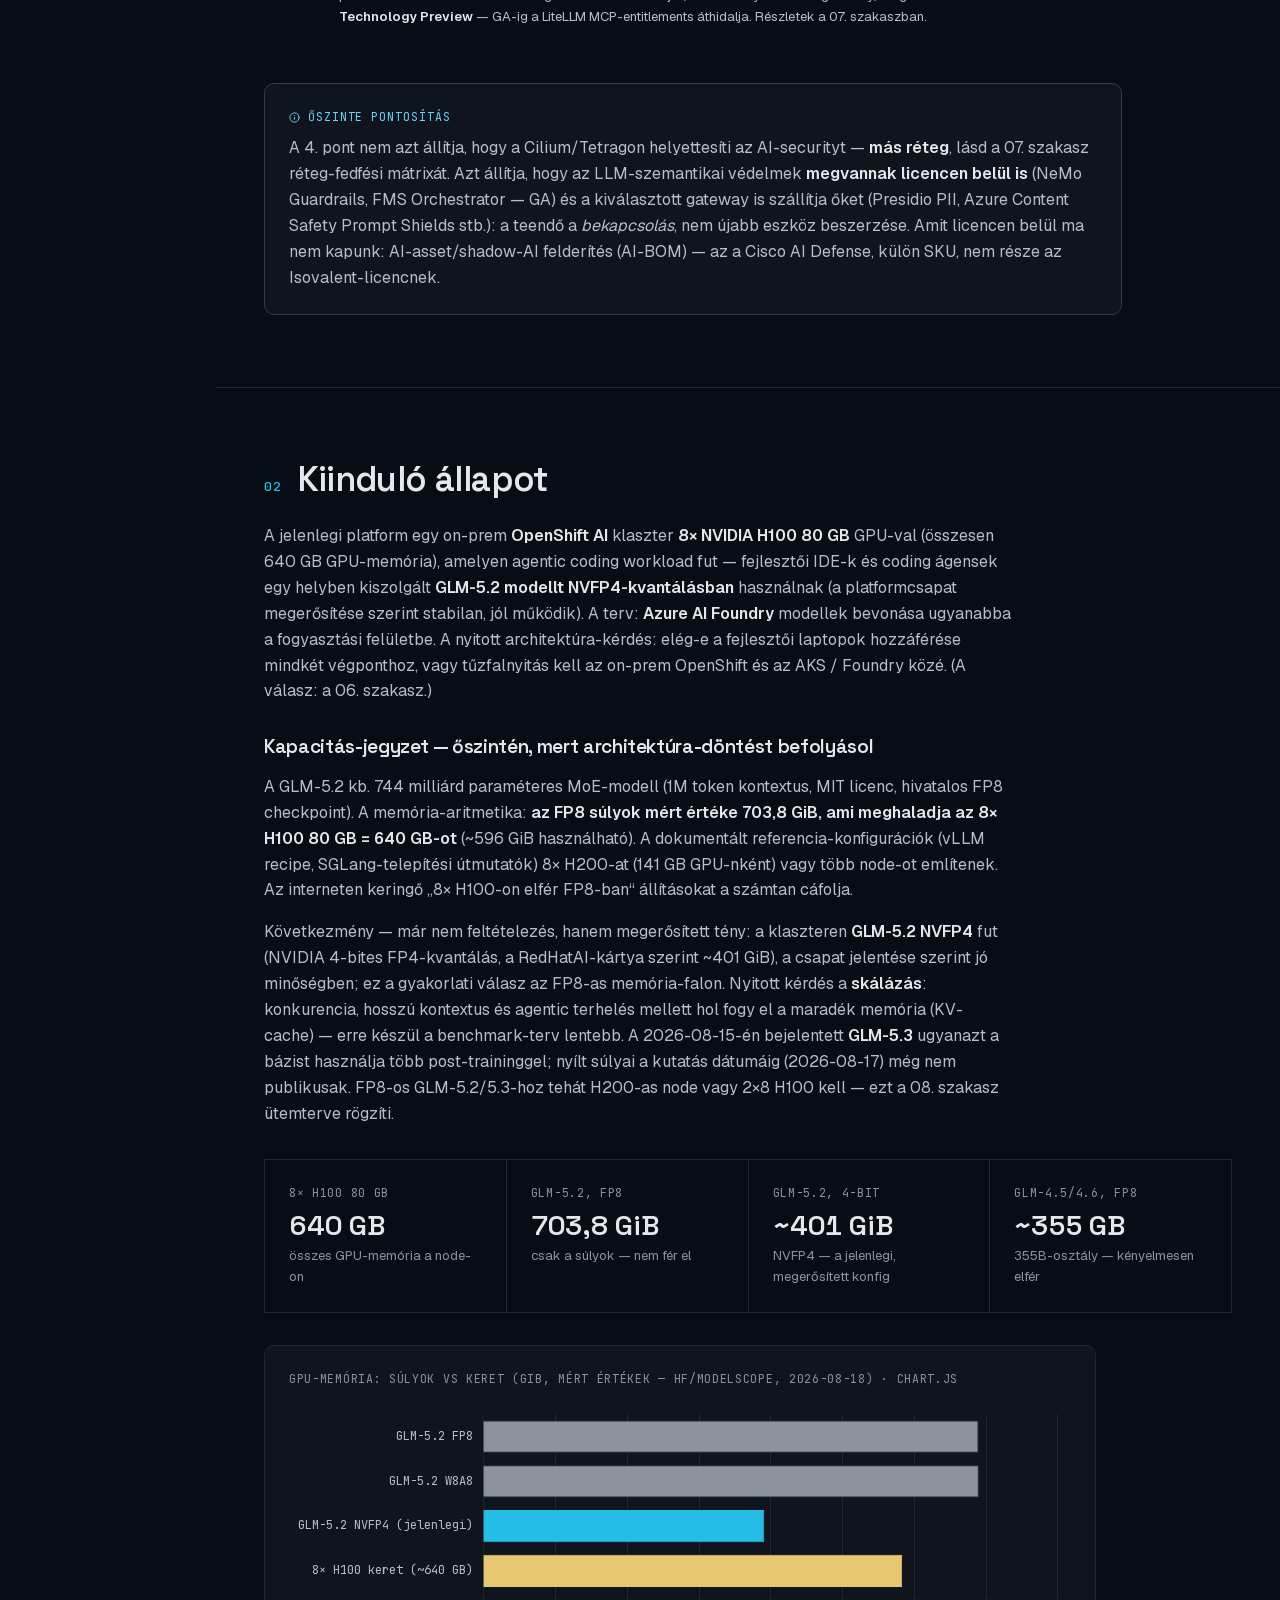
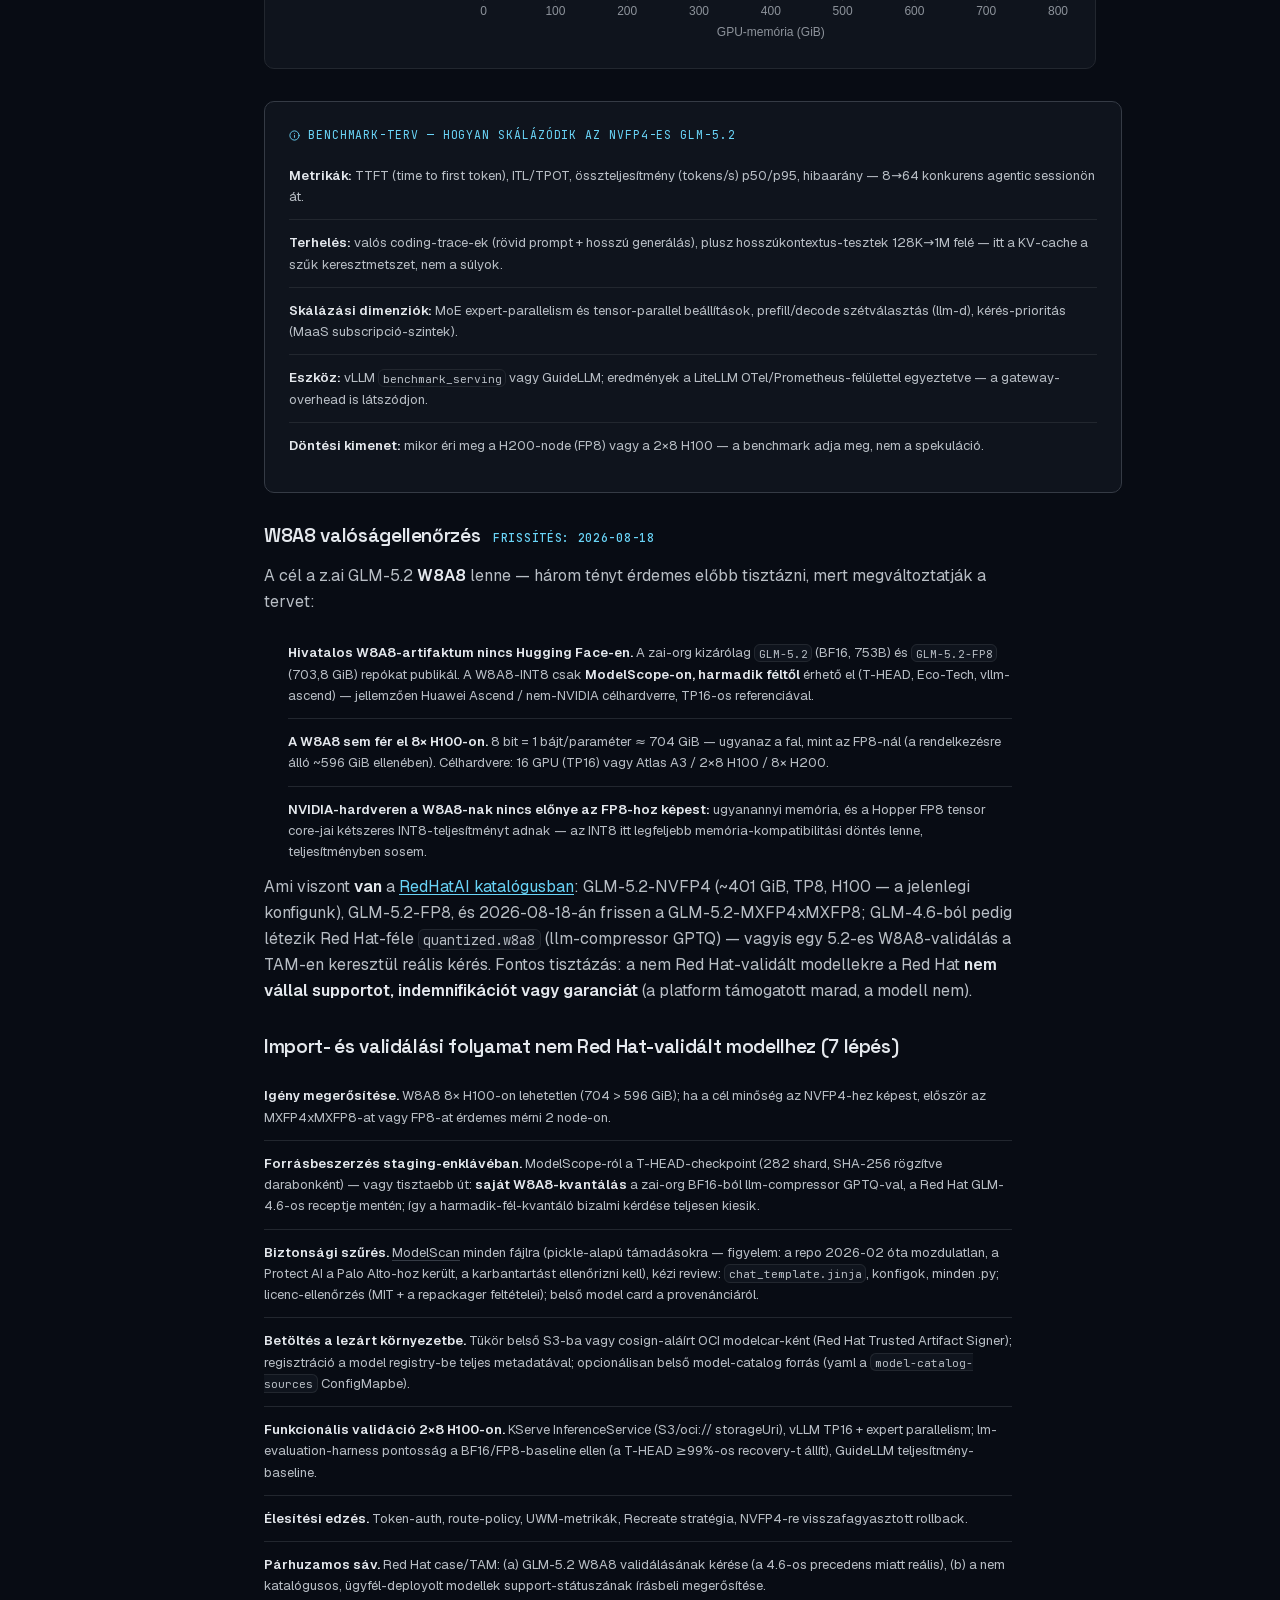
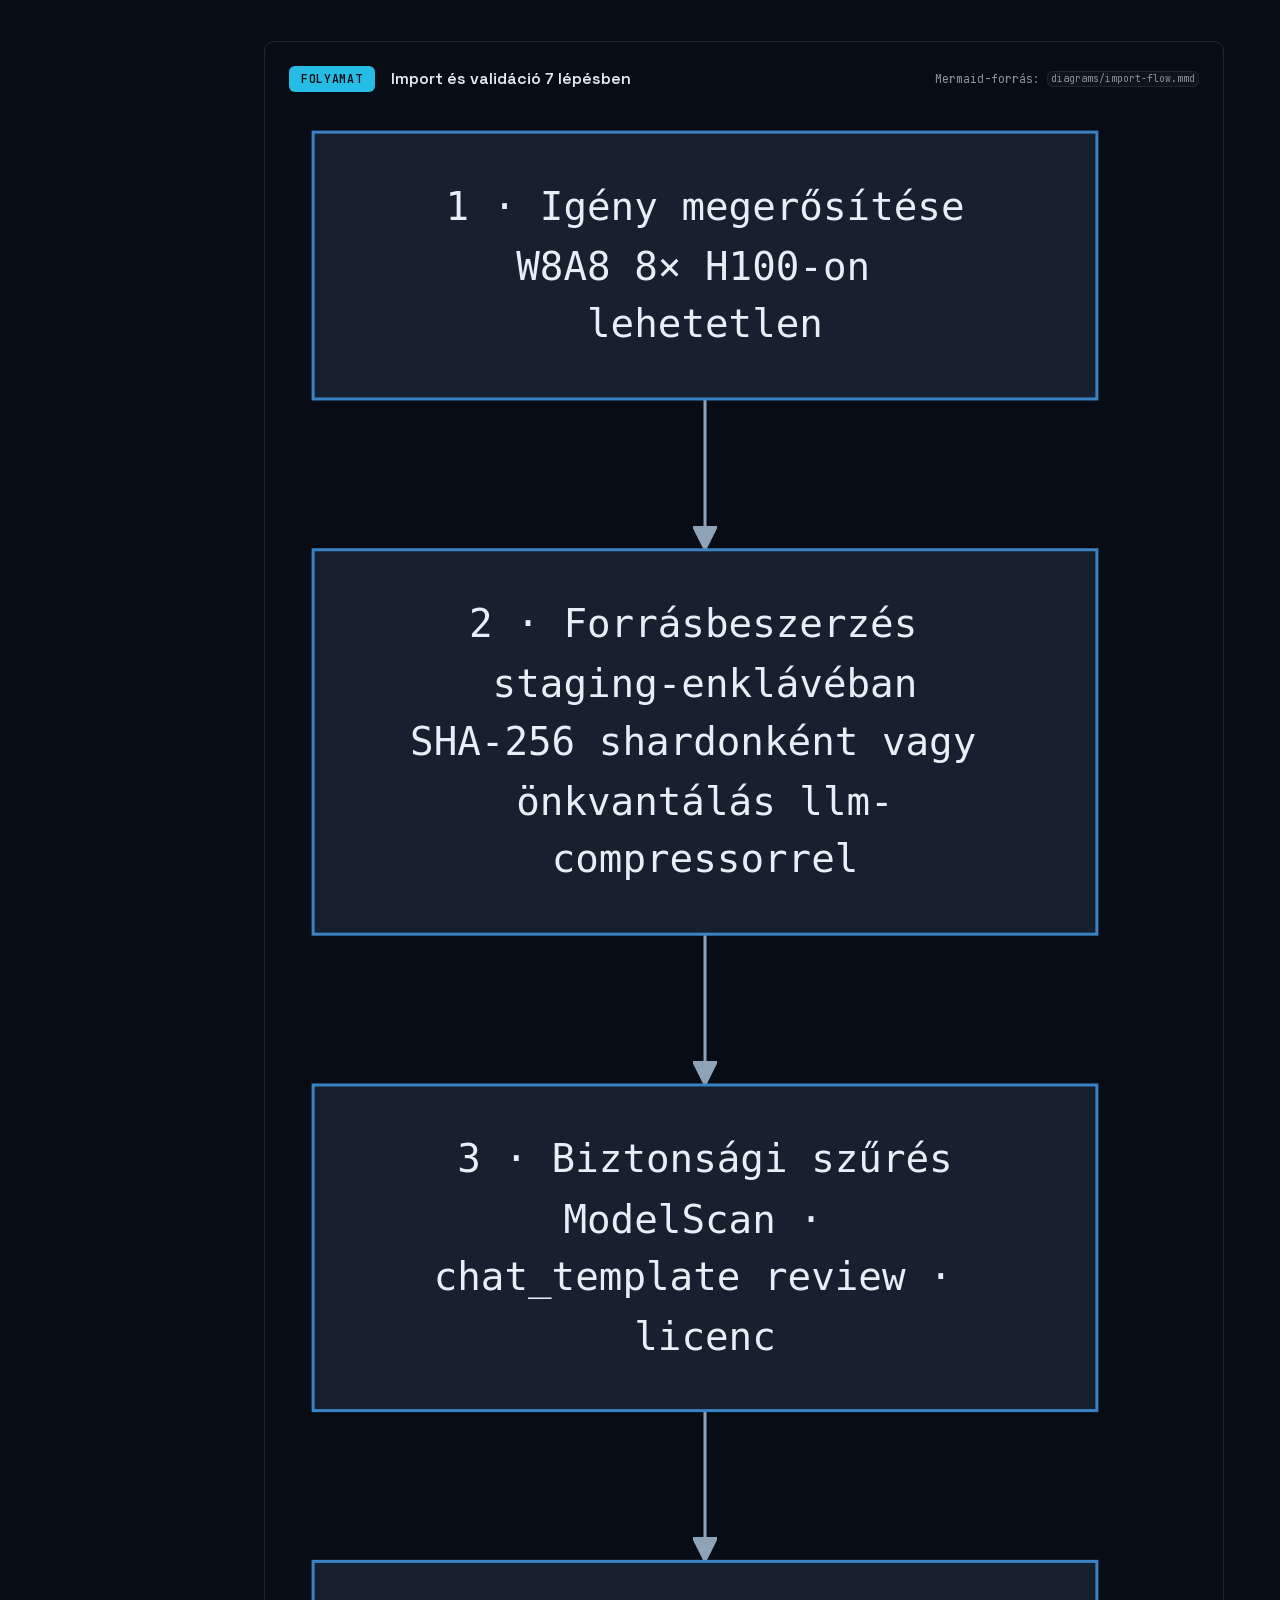
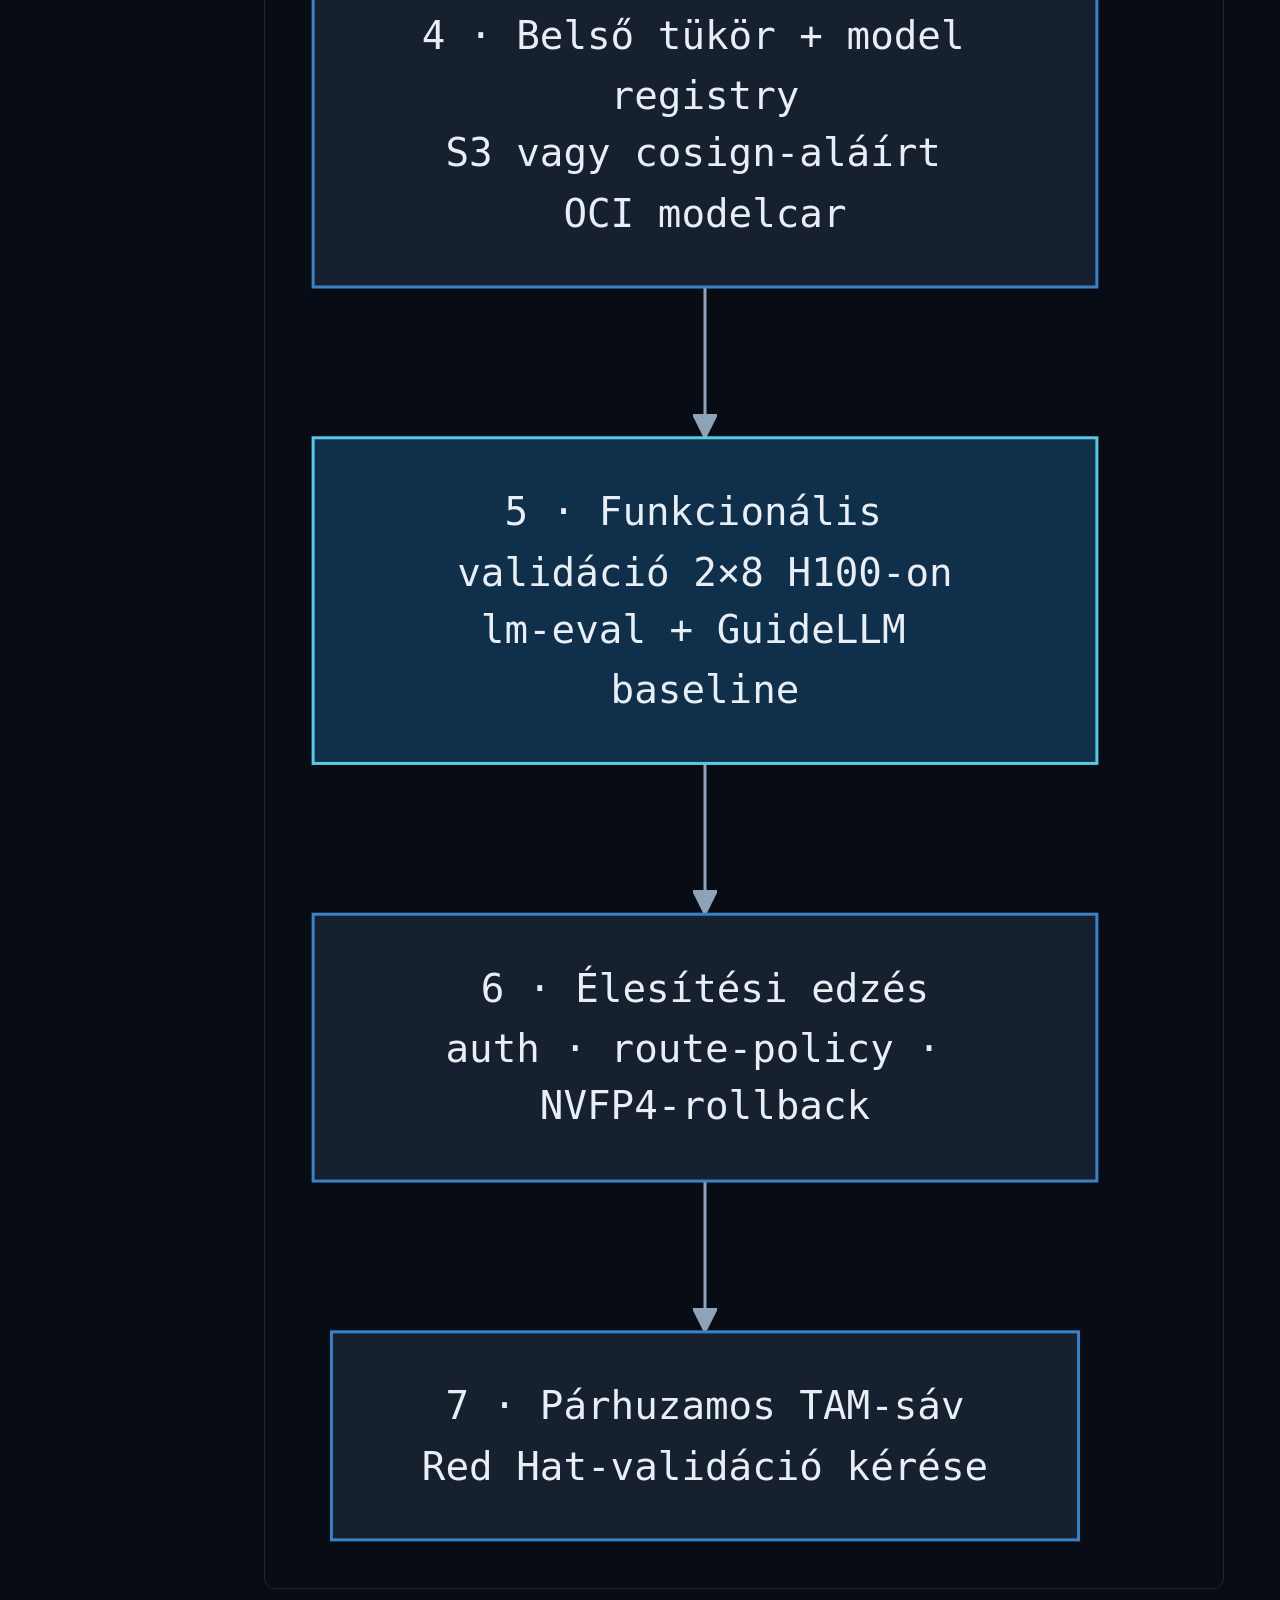
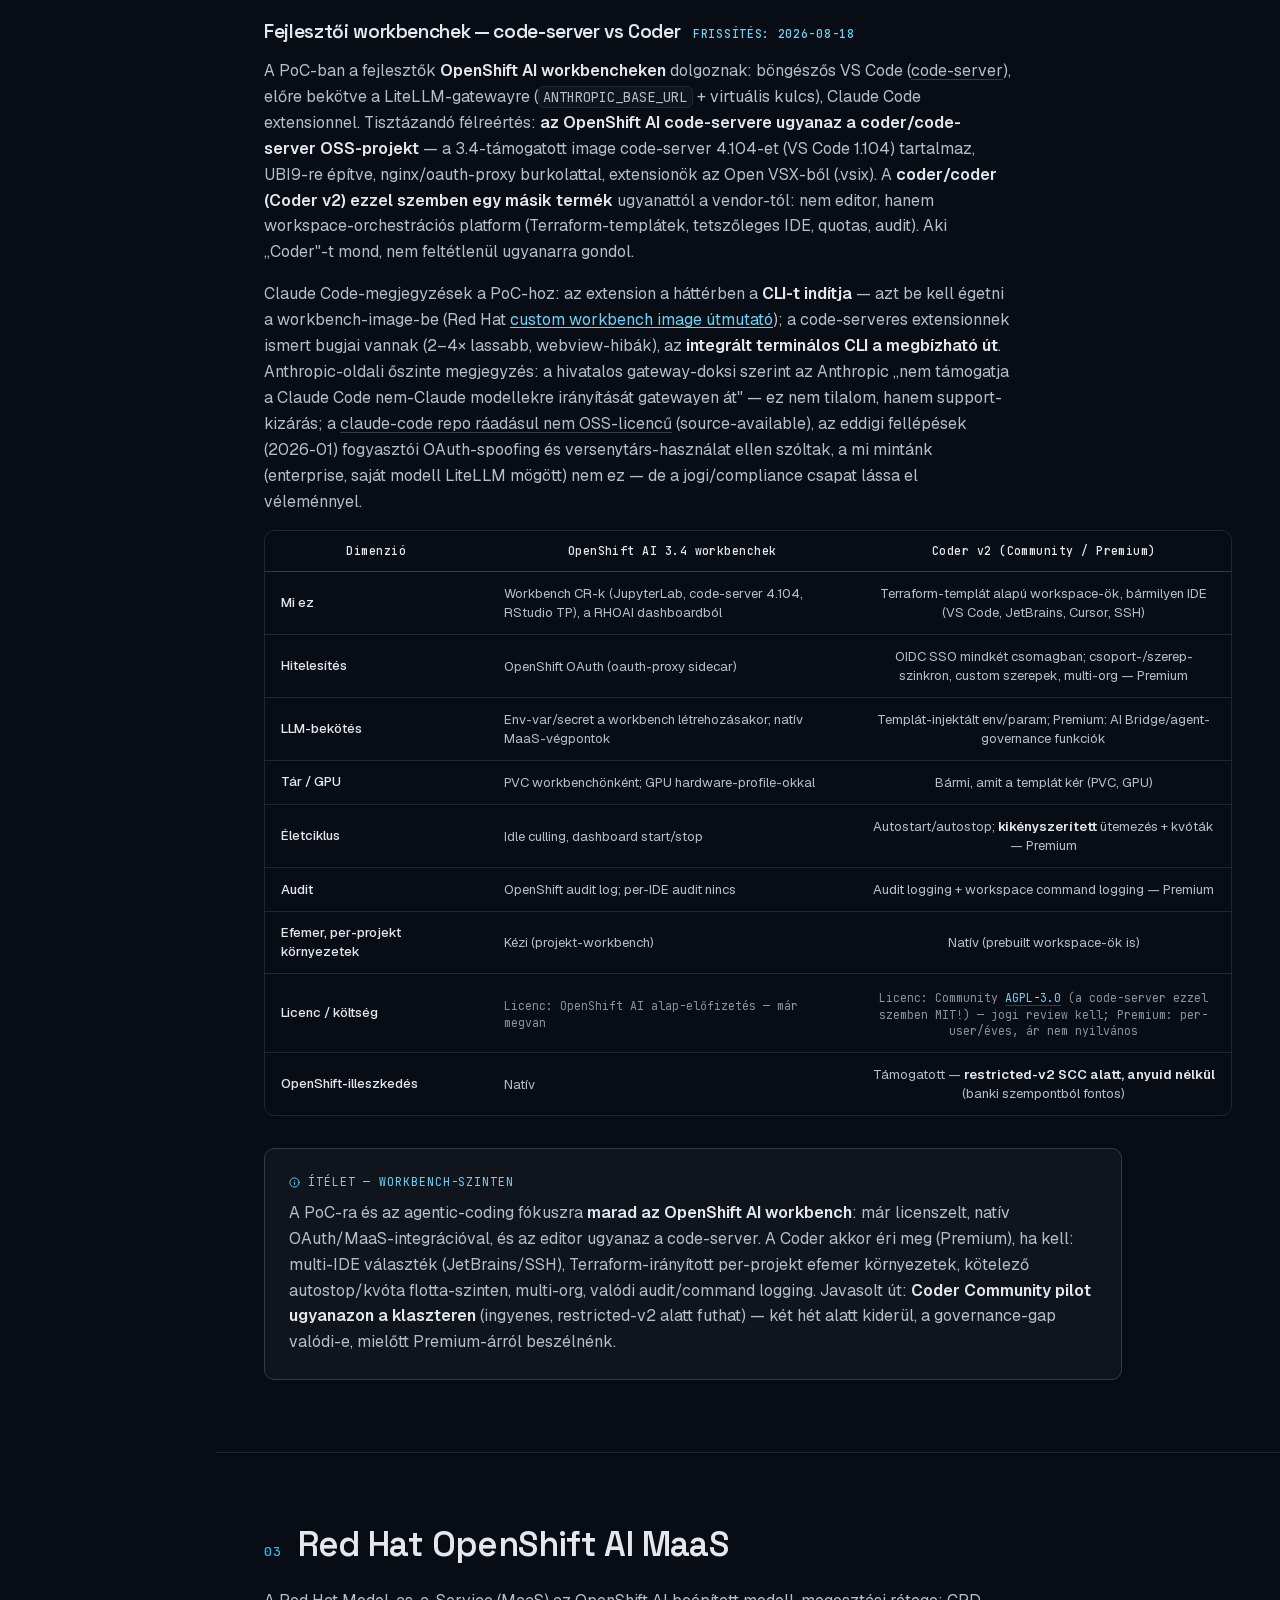
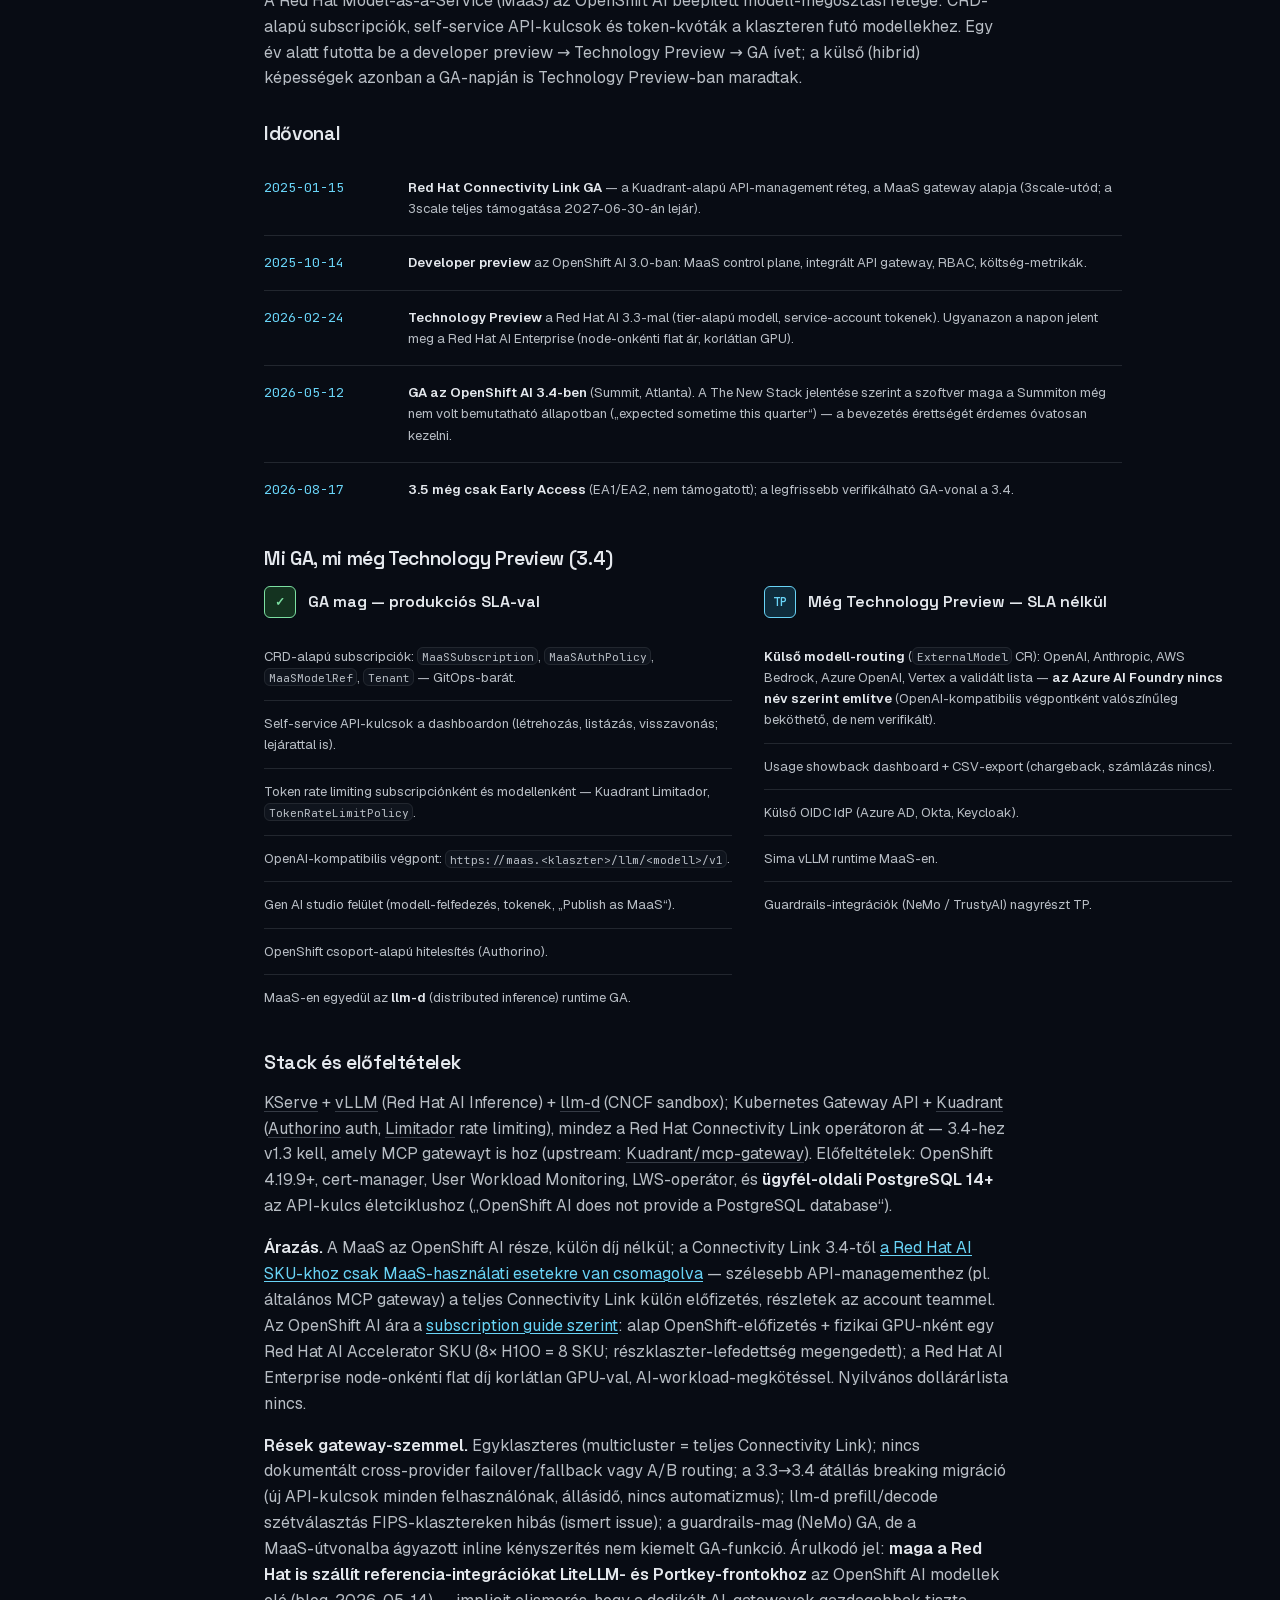
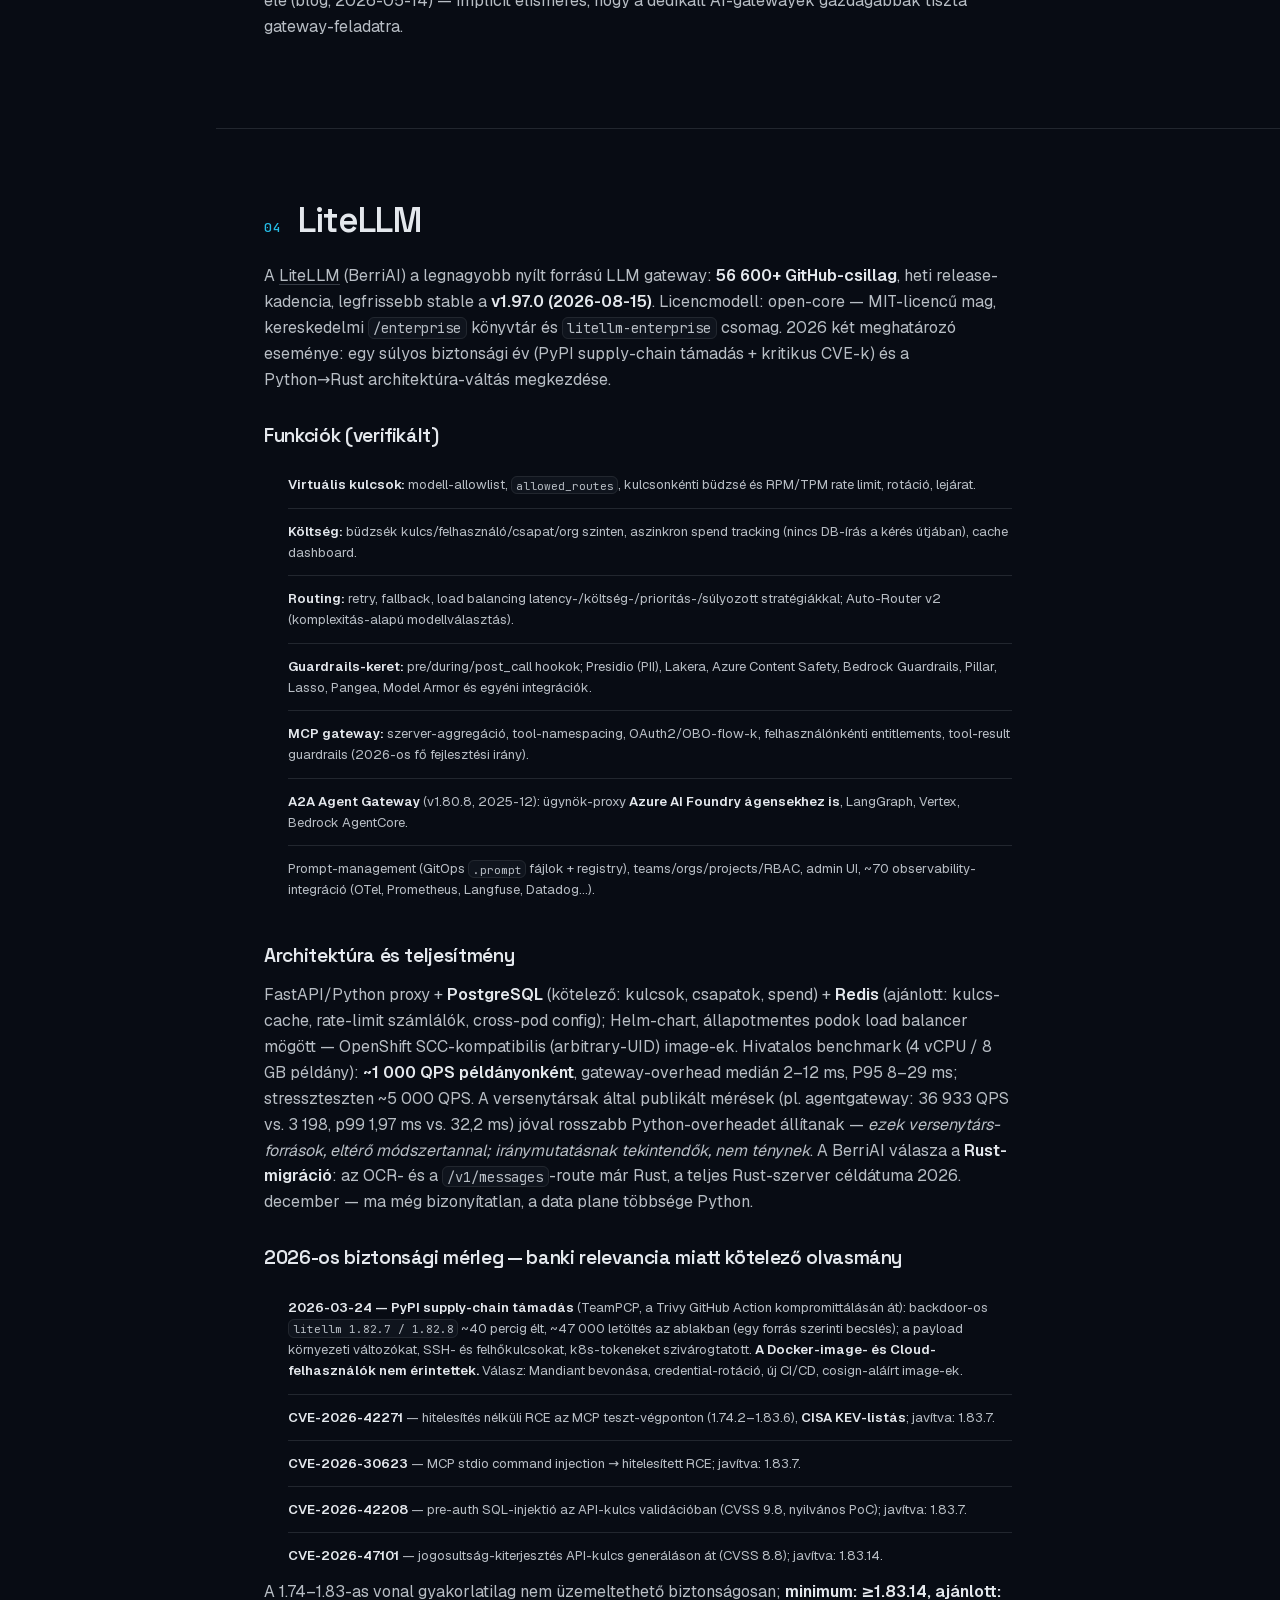
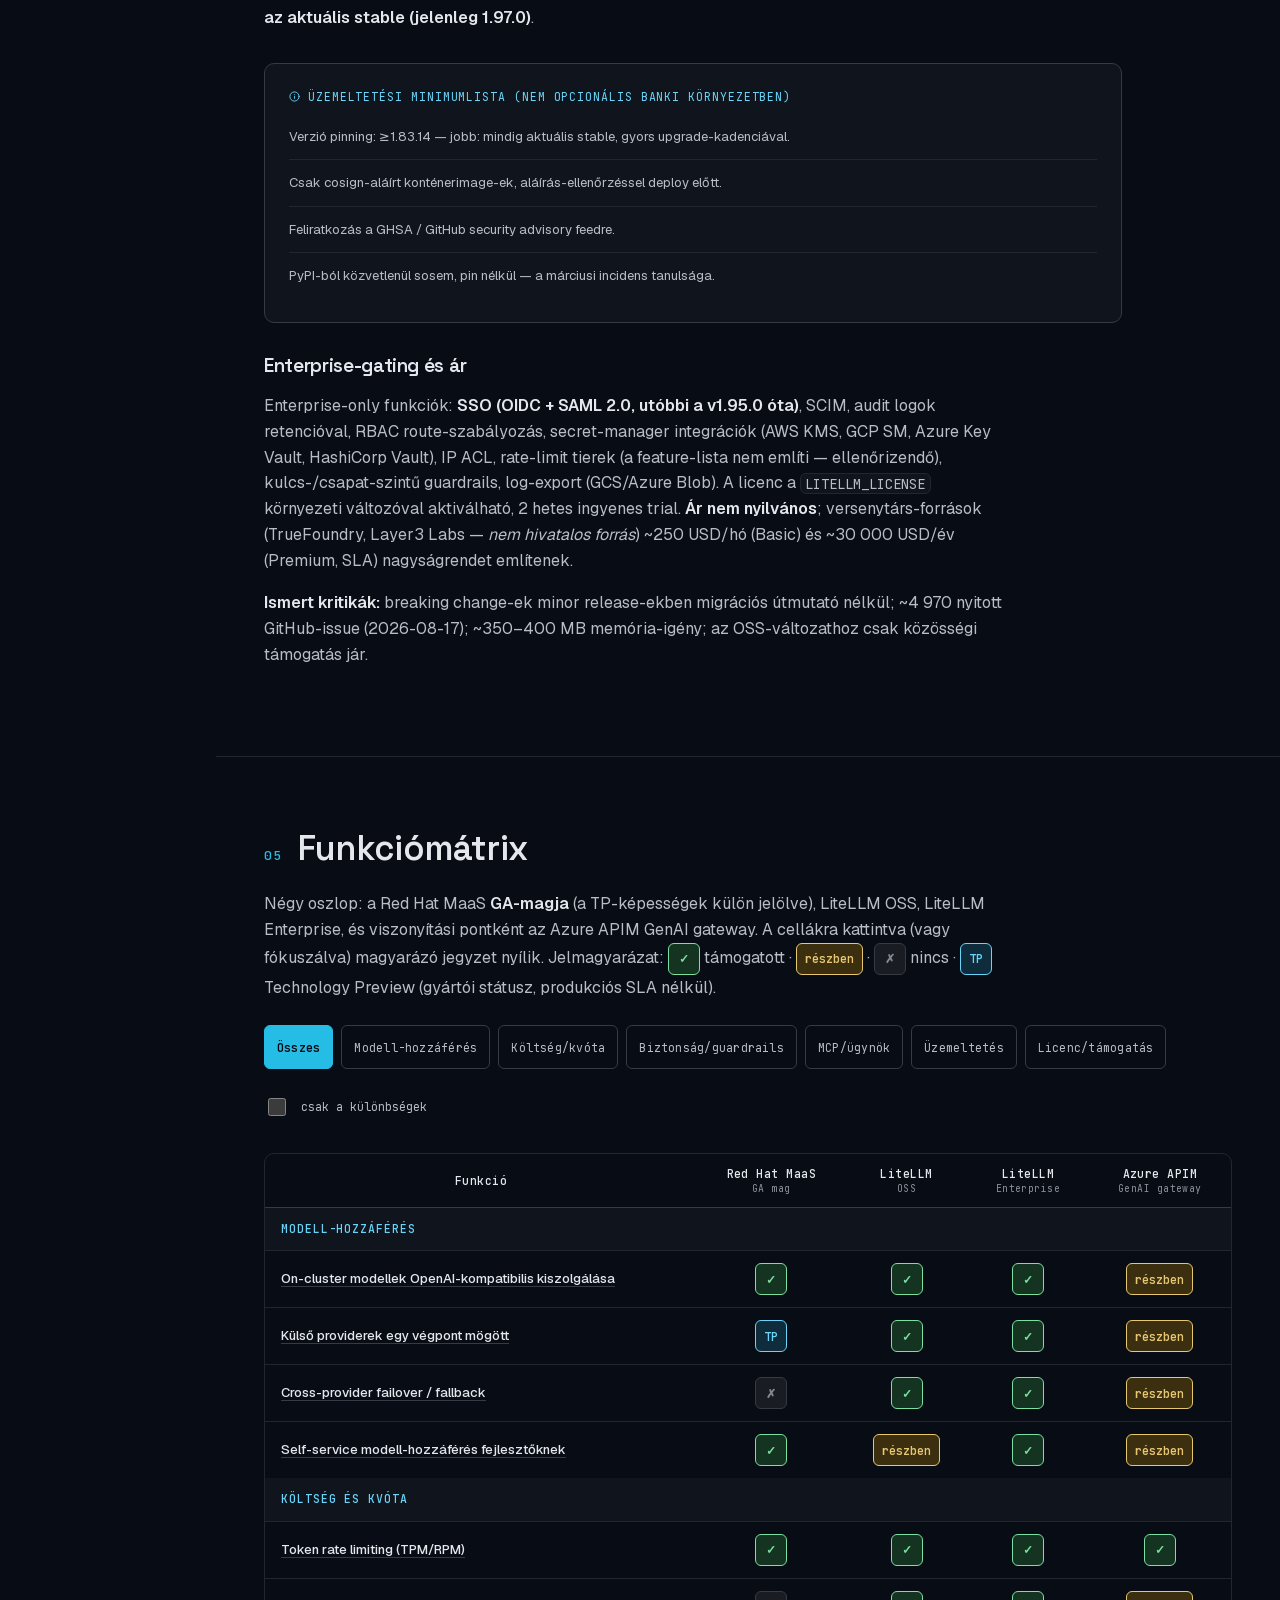
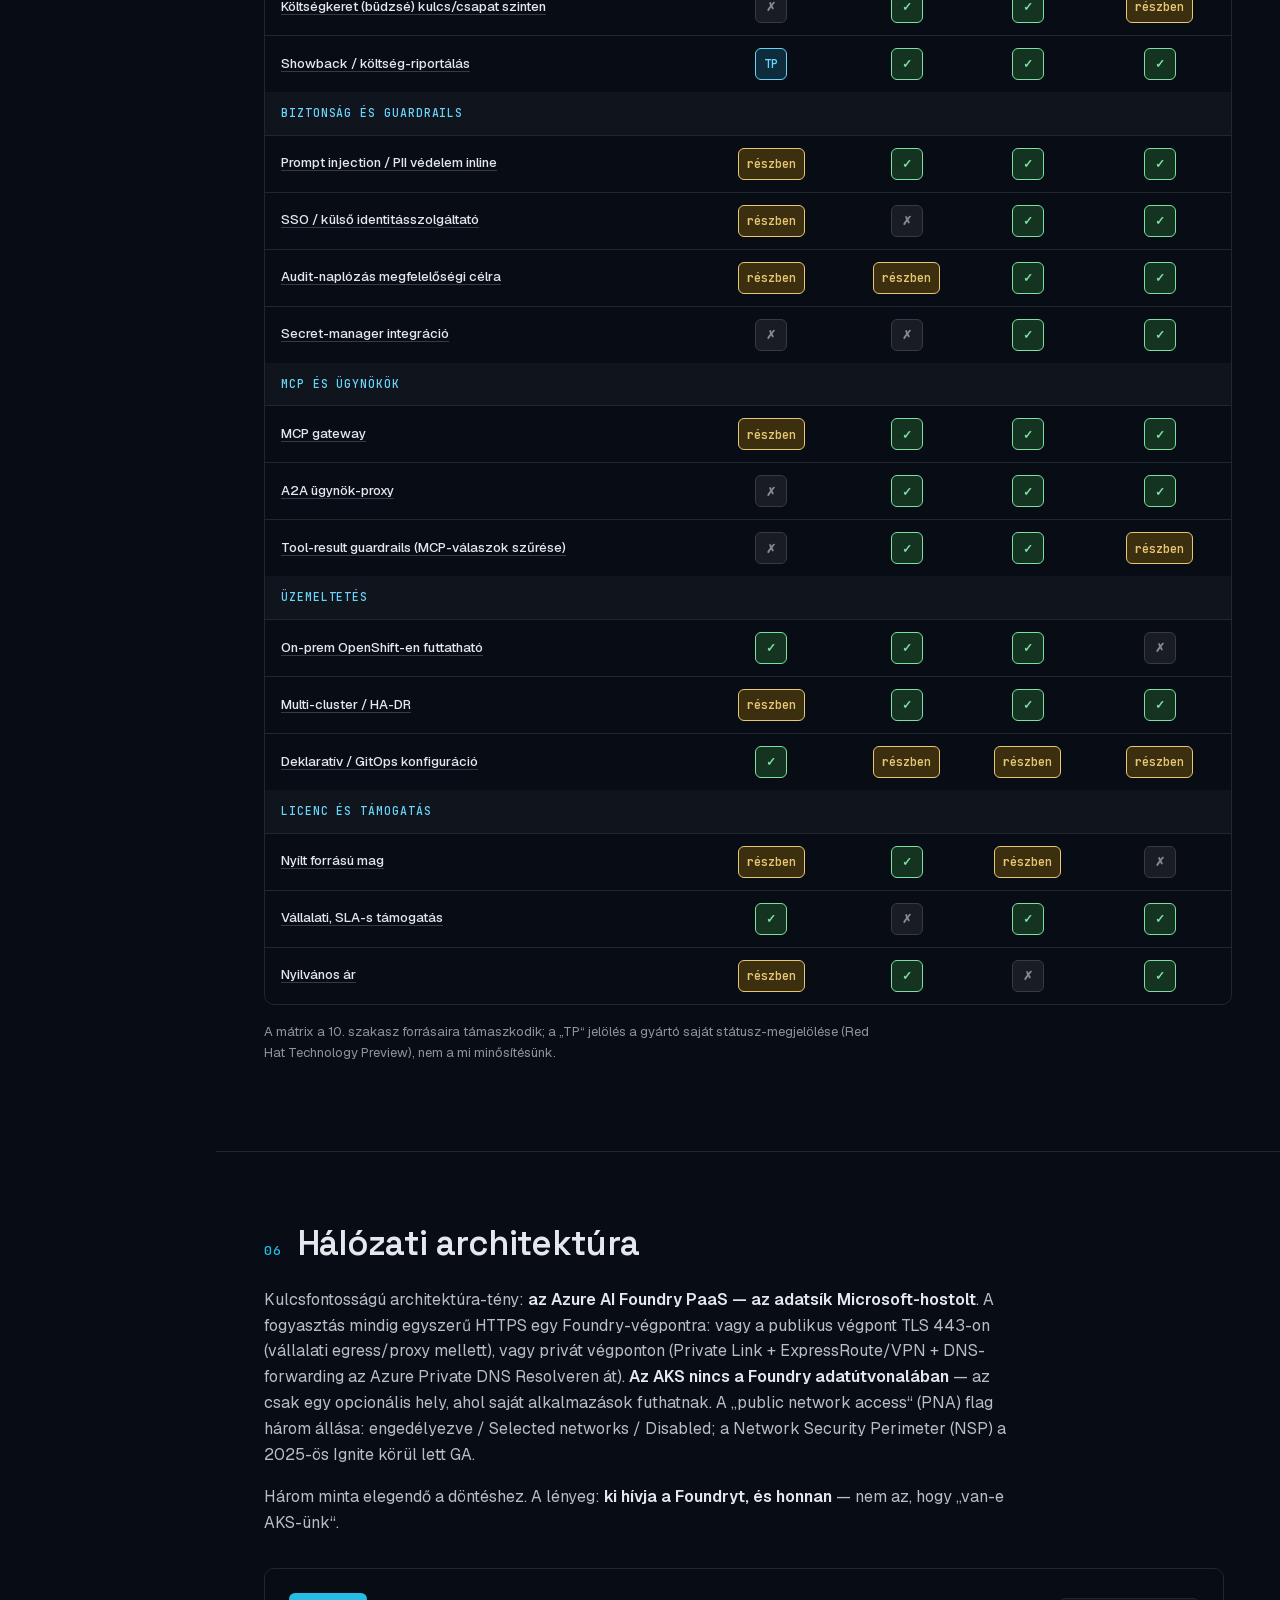
==== commit bdf59bdd: "Best-of GitHub vizuális eszköztár: Mermaid diagramok (4 .mmd forrás, build-time SVG), Chart.js kapac" ====
--- a/index.html
+++ b/index.html
@@ -9,6 +9,7 @@
   <link rel="preload" href="assets/fonts/space-grotesk-latin.woff2" as="font" type="font/woff2" crossorigin>
   <link rel="preload" href="assets/fonts/geist-latin.woff2" as="font" type="font/woff2" crossorigin>
   <link rel="stylesheet" href="assets/site.css">
+  <script src="assets/vendor/chart.umd.js" defer></script>
 </head>
 <body>
   <a class="skip-link" href="#osszefoglalo">Ugrás a tartalomra</a>
@@ -123,6 +124,10 @@
         <div class="stat"><dt>GLM-5.2, 4-bit</dt><dd class="stat__num">~401&nbsp;GiB</dd><dd class="stat__qual">NVFP4 — a jelenlegi, megerősített konfig</dd></div>
         <div class="stat"><dt>GLM-4.5/4.6, FP8</dt><dd class="stat__num">~355&nbsp;GB</dd><dd class="stat__qual">355B-osztály — kényelmesen elfér</dd></div>
       </dl>
+      <figure class="chart-box">
+        <figcaption class="chart-box__label">GPU-memória: súlyok vs keret (GiB, mért értékek — HF/ModelScope, 2026-08-18) · Chart.js</figcaption>
+        <div class="chart-box__inner"><canvas id="capChart" role="img" aria-label="Oszlopdiagram: GLM-5.2 FP8 703,8 GiB és W8A8 704,4 GiB nem fér el a 8x H100 ~596 GiB kereten, NVFP4 401 GiB igen."></canvas></div>
+      </figure>
       <div class="note-box">
         <p class="note-box__label">Benchmark-terv — hogyan skálázódik az NVFP4-es GLM-5.2</p>
         <ul class="tick-list tick-list--plain">
@@ -157,6 +162,10 @@
           <li><strong>Párhuzamos sáv.</strong> Red Hat case/TAM: (a) GLM-5.2 W8A8 validálásának kérése (a 4.6-os precedens miatt reális), (b) a nem katalógusos, ügyfél-deployolt modellek support-státuszának írásbeli megerősítése.</li>
         </ol>
       </div>
+      <figure class="diagram">
+        <figcaption class="diagram__head"><span class="diagram__tag">Folyamat</span> Import és validáció 7 lépésben <span class="diagram__src">Mermaid-forrás: <code>diagrams/import-flow.mmd</code></span></figcaption>
+        <img class="dia-img" src="assets/diagrams/import-flow.svg" alt="A nem Red Hat-validált modell import-folyamata hét lépésben: igény megerősítése, forrásbeszerzés SHA-256-tal vagy önkvantálás, biztonsági szűrés, belső tükör és model registry, funkcionális validáció 2x8 H100-on, élesítési edzés, párhuzamos TAM-sáv.">
+      </figure>
 
       <h3 class="subhead">Fejlesztői workbenchek — code-server vs Coder <span class="subhead__tag">frissítés: 2026-08-18</span></h3>
       <div class="prose">
@@ -536,99 +545,20 @@
       </div>
 
       <figure class="diagram">
-        <figcaption class="diagram__head"><span class="diagram__tag">A minta</span> Csak laptopos hozzáférés</figcaption>
-        <svg class="dia" viewBox="0 0 720 300" role="img" aria-labelledby="diaA-title">
-          <title id="diaA-title">A minta: a fejlesztői laptop külön-külön éri el az on-prem OpenShift AI GLM-végpontot (LAN/VPN) és az Azure AI Foundry publikus végpontját (TLS 443). Klaszter és Azure között nincs adatútvonal.</title>
-          <defs>
-            <marker id="arrA" viewBox="0 0 10 10" refX="9" refY="5" markerWidth="7" markerHeight="7" orient="auto-start-reverse"><path d="M0,0 L10,5 L0,10 z" class="dia-arrowhead"/></marker>
-          </defs>
-          <rect x="30" y="110" width="180" height="70" rx="6" class="dia-box"/>
-          <text x="120" y="140" text-anchor="middle" class="dia-label">Fejlesztői laptop</text>
-          <text x="120" y="160" text-anchor="middle" class="dia-sub">IDE · coding ágens</text>
-          <rect x="480" y="30" width="220" height="80" rx="6" class="dia-box dia-box--strong"/>
-          <text x="590" y="60" text-anchor="middle" class="dia-label">On-prem OpenShift AI</text>
-          <text x="590" y="80" text-anchor="middle" class="dia-sub">GLM · vLLM · 8× H100</text>
-          <rect x="480" y="200" width="220" height="80" rx="6" class="dia-box"/>
-          <text x="590" y="230" text-anchor="middle" class="dia-label">Azure AI Foundry</text>
-          <text x="590" y="250" text-anchor="middle" class="dia-sub">PaaS · Microsoft-hostolt</text>
-          <path d="M210,128 C 330,112 360,70 478,70" class="dia-flow" marker-end="url(#arrA)"/>
-          <text x="330" y="92" text-anchor="middle" class="dia-flowlabel">LAN / VPN</text>
-          <path d="M210,152 C 330,168 360,240 478,240" class="dia-flow" marker-end="url(#arrA)"/>
-          <text x="345" y="214" text-anchor="middle" class="dia-flowlabel">TLS 443 · publikus végpont</text>
-          <path d="M590,112 L590,198" class="dia-flow dia-flow--no"/>
-          <path d="M582,147 L598,163 M598,147 L582,163" class="dia-cross"/>
-          <text x="590" y="294" text-anchor="middle" class="dia-notelabel">nincs OCP ↔ Azure adatútvonal</text>
-        </svg>
+        <figcaption class="diagram__head"><span class="diagram__tag">A minta</span> Csak laptopos hozzáférés <span class="diagram__src">Mermaid-forrás: <code>diagrams/pattern-a.mmd</code></span></figcaption>
+        <img class="dia-img" src="assets/diagrams/pattern-a.svg" alt="A minta: a fejlesztői laptop külön-külön éri el az on-prem OpenShift AI GLM-végpontot (LAN/VPN) és az Azure AI Foundry publikus végpontját (TLS 443). Klaszter és Azure között nincs adatútvonal.">
         <p class="diagram__when"><strong>Mikor kell ez?</strong> Amikor a modellek egyetlen fogyasztói az emberi fejlesztők (IDE, coding ágens). Minden laptop önállóan éri el mindkét végpontot; klaszter-szintű Azure-kapcsolat, tűzfalnyitás, ExpressRoute nem kell. Ez a mai állapot.</p>
       </figure>
 
       <figure class="diagram">
-        <figcaption class="diagram__head"><span class="diagram__tag">B minta</span> Klaszter-gateway + egress FQDN-allowlist</figcaption>
-        <svg class="dia" viewBox="0 0 720 320" role="img" aria-labelledby="diaB-title">
-          <title id="diaB-title">B minta: az OpenShift klaszterben futó LiteLLM gateway, ágensek és pipeline-ok a vállalati egress proxyn és FQDN-allowlisten át, TLS 443-on érik el a Foundry publikus végpontját.</title>
-          <defs>
-            <marker id="arrB" viewBox="0 0 10 10" refX="9" refY="5" markerWidth="7" markerHeight="7" orient="auto-start-reverse"><path d="M0,0 L10,5 L0,10 z" class="dia-arrowhead"/></marker>
-          </defs>
-          <rect x="20" y="24" width="280" height="206" rx="8" class="dia-cluster"/>
-          <text x="36" y="46" class="dia-clusterlabel">On-prem OpenShift klaszter</text>
-          <rect x="40" y="58" width="120" height="52" rx="6" class="dia-box dia-box--strong"/>
-          <text x="100" y="80" text-anchor="middle" class="dia-label">LiteLLM</text>
-          <text x="100" y="97" text-anchor="middle" class="dia-sub">gateway</text>
-          <rect x="170" y="58" width="110" height="52" rx="6" class="dia-box"/>
-          <text x="225" y="80" text-anchor="middle" class="dia-label">Ágensek</text>
-          <text x="225" y="97" text-anchor="middle" class="dia-sub">pipeline-ok</text>
-          <rect x="40" y="138" width="120" height="52" rx="6" class="dia-box"/>
-          <text x="100" y="160" text-anchor="middle" class="dia-label">GLM · vLLM</text>
-          <text x="100" y="177" text-anchor="middle" class="dia-sub">8× H100</text>
-          <rect x="170" y="138" width="110" height="52" rx="6" class="dia-box"/>
-          <text x="225" y="160" text-anchor="middle" class="dia-label">Fejlesztői</text>
-          <text x="225" y="177" text-anchor="middle" class="dia-sub">laptop</text>
-          <path d="M160,164 L168,112" class="dia-flow dia-flow--inner" marker-end="url(#arrB)"/>
-          <path d="M100,110 L100,136" class="dia-flow dia-flow--inner" marker-end="url(#arrB)"/>
-          <rect x="360" y="100" width="150" height="64" rx="6" class="dia-box"/>
-          <text x="435" y="126" text-anchor="middle" class="dia-label">Egress proxy</text>
-          <text x="435" y="144" text-anchor="middle" class="dia-sub">FQDN allowlist</text>
-          <rect x="560" y="92" width="150" height="80" rx="6" class="dia-box"/>
-          <text x="635" y="118" text-anchor="middle" class="dia-label">Foundry végpont</text>
-          <text x="635" y="136" text-anchor="middle" class="dia-sub">PNA: engedélyezve /</text>
-          <text x="635" y="152" text-anchor="middle" class="dia-sub">Selected networks</text>
-          <path d="M300,132 L358,132" class="dia-flow" marker-end="url(#arrB)"/>
-          <path d="M510,132 L558,132" class="dia-flow" marker-end="url(#arrB)"/>
-          <text x="534" y="122" text-anchor="middle" class="dia-flowlabel">TLS 443</text>
-        </svg>
+        <figcaption class="diagram__head"><span class="diagram__tag">B minta</span> Klaszter-gateway + egress FQDN-allowlist <span class="diagram__src">Mermaid-forrás: <code>diagrams/pattern-b.mmd</code></span></figcaption>
+        <img class="dia-img" src="assets/diagrams/pattern-b.svg" alt="B minta: az OpenShift klaszterben futó LiteLLM gateway, ágensek és pipeline-ok a vállalati egress proxyn és FQDN-allowlisten át, TLS 443-on érik el a Foundry publikus végpontját.">
         <p class="diagram__when"><strong>Mikor kell ez?</strong> Amikor klaszterben futó workloadok (pipeline-ok, ágensek, a LiteLLM gateway) hívják a Foundryt szerver-oldalon, <em>és</em> a publikus végpont TLS felett elfogadható. A titkosított kimenő forgalom egy kontrollált egress-ponton, FQDN-szűkítéssel megy — ez a leggyorsabban bevezethető szerver-oldali minta.</p>
       </figure>
 
       <figure class="diagram">
-        <figcaption class="diagram__head"><span class="diagram__tag">C minta</span> Private Link ExpressRoute-on + DNS-resolver</figcaption>
-        <svg class="dia" viewBox="0 0 720 340" role="img" aria-labelledby="diaC-title">
-          <title id="diaC-title">C minta: a klaszter ExpressRoute-on (vagy S2S VPN-en) keresztül, privát végponton éri el a Foundryt; a privatelink DNS-zónát az Azure Private DNS Resolver oldja fel az on-prem DNS felé.</title>
-          <defs>
-            <marker id="arrC" viewBox="0 0 10 10" refX="9" refY="5" markerWidth="7" markerHeight="7" orient="auto-start-reverse"><path d="M0,0 L10,5 L0,10 z" class="dia-arrowhead"/></marker>
-          </defs>
-          <rect x="20" y="40" width="200" height="64" rx="6" class="dia-box dia-box--strong"/>
-          <text x="120" y="66" text-anchor="middle" class="dia-label">On-prem OpenShift</text>
-          <text x="120" y="84" text-anchor="middle" class="dia-sub">LiteLLM gateway</text>
-          <path d="M220,72 L478,72" class="dia-pipe"/>
-          <path d="M470,64 L486,72 L470,80" class="dia-pipehead"/>
-          <text x="350" y="58" text-anchor="middle" class="dia-flowlabel">ExpressRoute / S2S VPN</text>
-          <rect x="480" y="40" width="220" height="64" rx="6" class="dia-box"/>
-          <text x="590" y="66" text-anchor="middle" class="dia-label">Azure VNet</text>
-          <text x="590" y="84" text-anchor="middle" class="dia-sub">Private Endpoint</text>
-          <rect x="480" y="200" width="220" height="64" rx="6" class="dia-box"/>
-          <text x="590" y="226" text-anchor="middle" class="dia-label">Azure AI Foundry</text>
-          <text x="590" y="244" text-anchor="middle" class="dia-sub">PNA: Disabled</text>
-          <path d="M590,104 L590,198" class="dia-flow" marker-end="url(#arrC)"/>
-          <text x="582" y="156" text-anchor="end" class="dia-flowlabel">privát IP</text>
-          <rect x="20" y="200" width="200" height="56" rx="6" class="dia-box"/>
-          <text x="120" y="233" text-anchor="middle" class="dia-label">On-prem DNS</text>
-          <rect x="260" y="200" width="180" height="56" rx="6" class="dia-box"/>
-          <text x="350" y="222" text-anchor="middle" class="dia-label">Azure Private</text>
-          <text x="350" y="240" text-anchor="middle" class="dia-sub">DNS Resolver</text>
-          <path d="M220,228 L258,228" class="dia-flow dia-flow--dns" marker-end="url(#arrC)"/>
-          <path d="M440,226 C 500,226 545,150 562,106" class="dia-flow dia-flow--dns" marker-end="url(#arrC)"/>
-          <text x="508" y="182" text-anchor="middle" class="dia-flowlabel dia-flowlabel--dns">privatelink.* A-rekord</text>
-        </svg>
+        <figcaption class="diagram__head"><span class="diagram__tag">C minta</span> Private Link ExpressRoute-on + DNS-resolver <span class="diagram__src">Mermaid-forrás: <code>diagrams/pattern-c.mmd</code></span></figcaption>
+        <img class="dia-img" src="assets/diagrams/pattern-c.svg" alt="C minta: a klaszter ExpressRoute-on (vagy S2S VPN-en) keresztül, privát végponton éri el a Foundryt; a privatelink DNS-zónát az Azure Private DNS Resolver oldja fel az on-prem DNS felé.">
         <p class="diagram__when"><strong>Mikor kell ez?</strong> Amikor a publikus végpont szabályozási vagy biztonsági okból nem megengedett (PNA: Disabled). A Foundry privát IP-n érhető el az Azure VNeten belül; az on-prem felé ExpressRoute/S2S VPN és DNS-forwarding kell. Ez a legszigorúbb — és legdrágább, leglassabban bevezethető — minta.</p>
       </figure>
 
@@ -976,6 +906,11 @@
             <tr><th scope="row">llm-compressor</th><td><a href="https://github.com/vllm-project/llm-compressor" target="_blank" rel="noopener">vllm-project/llm-compressor</a></td><td>3 696</td><td>Apache-2.0</td><td>Önkvantálás — a W8A8-út eszköze</td></tr>
             <tr><th scope="row">GLM-5</th><td><a href="https://github.com/zai-org/GLM-5" target="_blank" rel="noopener">zai-org/GLM-5</a></td><td>6 997</td><td>Apache-2.0</td><td>A modell forrásrepója (a súlyok Hugging Face-en)</td></tr>
             <tr><th scope="row">Claude Code</th><td><a href="https://github.com/anthropics/claude-code" target="_blank" rel="noopener">anthropics/claude-code</a></td><td>141 877</td><td><strong>nincs OSS licenc</strong></td><td>A coding-ágens — source-available, lásd ToS-megjegyzés</td></tr>
+            <tr class="matrix__cat"><th colspan="5" scope="rowgroup">Az oldal eszköztára (beépített OSS-komponensek)</th></tr>
+            <tr><th scope="row">Mermaid</th><td><a href="https://github.com/mermaid-js/mermaid" target="_blank" rel="noopener">mermaid-js/mermaid</a></td><td>89 832</td><td>MIT</td><td>Diagram-as-code — a 02/06. szakasz ábrái .mmd forrásból</td></tr>
+            <tr><th scope="row">mermaid-cli</th><td><a href="https://github.com/mermaid-js/mermaid-cli" target="_blank" rel="noopener">mermaid-js/mermaid-cli</a></td><td>4 945</td><td>MIT</td><td>Build-time SVG-render (az oldal statikus marad)</td></tr>
+            <tr><th scope="row">Chart.js</th><td><a href="https://github.com/chartjs/Chart.js" target="_blank" rel="noopener">chartjs/Chart.js</a></td><td>67 639</td><td>MIT</td><td>A 02. szakasz kapacitás-grafikonja (vendorolt, CDN nélkül)</td></tr>
+            <tr><th scope="row">Lucide</th><td><a href="https://github.com/lucide-icons/lucide" target="_blank" rel="noopener">lucide-icons/lucide</a></td><td>24 019</td><td>ISC</td><td>A jelölés-ikonok (note-box / callout)</td></tr>
           </tbody>
         </table>
       </div>
@@ -1141,6 +1076,7 @@
         <div class="glossary__item"><dt>APIM (Azure API Management)</dt><dd>Az Azure API-gatewaye; GenAI policy-kkal (token-limit, llm-content-safety, semantic cache) LLM-gateway-ként is üzemel.</dd></div>
         <div class="glossary__item"><dt>Authorino</dt><dd>A Kuadrant hitelesítési komponense: API-kulcs-, OIDC- és jogosultság-kezelés a gatewayen.</dd></div>
         <div class="glossary__item"><dt>Chargeback / showback</dt><dd>Showback: költség-kimutatás számlázás nélkül (a MaaS ezt tudja, TP); chargeback: tényleges továbbszámlázás a fogyasztónak.</dd></div>
+        <div class="glossary__item"><dt><a href="https://github.com/chartjs/Chart.js" target="_blank" rel="noopener">Chart.js</a></dt><dd>MIT-licencű canvas-grafikonkönyvtár; az oldal kapacitás-diagramja ezt használja (helyben vendorolva).</dd></div>
         <div class="glossary__item"><dt>Cisco AI Defense</dt><dd>A Cisco AI-biztonsági platformja (Discovery / red teaming / runtime guardrails, MCP-audit a v2-ben) — külön SKU, nem része az Isovalent-licencnek.</dd></div>
         <div class="glossary__item"><dt><a href="https://cilium.io/" target="_blank" rel="noopener">Cilium</a></dt><dd>eBPF-alapú Kubernetes-hálózat (CNI): identitás-alapú L3–L7 policy, FQDN-egress, Hubble-megfigyelés. Isovalent Enterprise Platform Networking-pillére.</dd></div>
         <div class="glossary__item"><dt><a href="https://docs.cilium.io/en/stable/network/clustermesh/intro/" target="_blank" rel="noopener">Cluster Mesh</a></dt><dd>Cilium-funkció: több klaszter pod-hálózatának összekapcsolása, globális service-ekkel. PaaS-API fogyasztásához nem kell.</dd></div>
@@ -1169,7 +1105,9 @@
         <div class="glossary__item"><dt>Kuadrant</dt><dd>Gateway API policy-motor (Authorino + Limitador); a Red Hat Connectivity Link és a MaaS gateway-alapja.</dd></div>
         <div class="glossary__item"><dt>Limitador</dt><dd>A Kuadrant rate-limit komponense; a <a href="https://developers.redhat.com/articles/2026/02/18/manage-ai-resource-use-tokenratelimitpolicy" target="_blank" rel="noopener">TokenRateLimitPolicy</a> tényleges tokeneket számlál a válaszokból.</dd></div>
         <div class="glossary__item"><dt>llm-d</dt><dd>Disztribuált vLLM-inferencia (prefill/decode szétválasztás, KV-cache-tudatos routing); CNCF sandbox — a MaaS GA runtime-ja.</dd></div>
+        <div class="glossary__item"><dt><a href="https://github.com/lucide-icons/lucide" target="_blank" rel="noopener">Lucide</a></dt><dd>ISC-licencű ikonkészlet; az oldal jelölés-ikonjai innen származnak.</dd></div>
         <div class="glossary__item"><dt>MaaS (Models-as-a-Service)</dt><dd>Az OpenShift AI self-service modell-hozzáférése: subscripciók, API-kulcsok, token-kvóták. GA 3.4-től.</dd></div>
+        <div class="glossary__item"><dt><a href="https://github.com/mermaid-js/mermaid" target="_blank" rel="noopener">Mermaid</a></dt><dd>Diagram-as-code: szöveges forrásból SVG — az oldal architektúra-ábrái így készülnek (diagrams/*.mmd a repóban).</dd></div>
         <div class="glossary__item"><dt><a href="https://www.linuxfoundation.org/press/linux-foundation-announces-the-formation-of-the-agentic-ai-foundation" target="_blank" rel="noopener">MCP (Model Context Protocol)</a></dt><dd>Az Anthropic által iniciált, ma LF/AAIF-governance alatt álló protokoll: eszközök és context szabványos csatlakoztatása az LLM-ekhez.</dd></div>
         <div class="glossary__item"><dt>MoE (Mixture of Experts)</dt><dd>Ritka aktivációjú modellarchitektúra: sok paraméterből kevés aktív tokenenként (GLM-5.2: ~744B összes, ~40B aktív).</dd></div>
         <div class="glossary__item"><dt><a href="https://docs.redhat.com/en/documentation/red_hat_openshift_ai_self-managed/3.4/html/enabling_ai_safety_with_guardrails/enabling-ai-safety-with-nemo-guardrails_nemo-guardrails" target="_blank" rel="noopener">NeMo Guardrails</a></dt><dd>Az NVIDIA guardrails-kerete: rail-ek, Presidio PII, jailbreak-konfig; az OpenShift AI 3.4-ben GA, TrustyAI-operátorral.</dd></div>
@@ -1201,7 +1139,7 @@
   <footer class="colophon">
     <p>Készült: 2026. augusztus · belső architektúra-döntési anyag · kutatás dátuma: 2026-08-17/18 · nem minősített. Az anyag statikus oldal, külső szkript vagy nyomkövető nélkül; forrás: <a href="https://github.com/mcftira/maas-vs-litellm" target="_blank" rel="noopener">github.com/mcftira/maas-vs-litellm</a>.</p>
     <p>A logók az azokat birtokló cégek védjegyei: Red Hat és OpenShift — Red Hat, Inc.; LiteLLM — BerriAI, Inc.; Azure — Microsoft; Cilium és Tetragon — Isovalent, Inc. / The Linux Foundation (CNCF); Kubernetes — The Linux Foundation; NVIDIA — NVIDIA Corporation. Kizárólag azonosítási és összehasonlítási céllal, a hivatalos forrásokból (CNCF artwork repo, Wikimedia Commons, gyártói repók); részletek: <code>assets/logos/ATTRIBUTION.md</code>. A védjegyek használata nem jelent támogatást vagy jóváhagyást.</p>
-    <p>Tipográfia: Space Grotesk (display), Geist (szöveg), JetBrains Mono (jelölések) — helyben kiszolgált woff2-példányok. Minden szám a 10. szakaszban hivatkozott, dátumozott forrásokból származik; a nem hivatalos adatok a helyükön külön jelölve.</p>
+    <p>Tipográfia: Space Grotesk (display), Geist (szöveg), JetBrains Mono (jelölések) — helyben kiszolgált woff2-példányok. Beépített OSS-komponensek: <a href="https://github.com/mermaid-js/mermaid" target="_blank" rel="noopener">Mermaid</a> (diagramok, a források a <code>diagrams/</code> könyvtárban), <a href="https://github.com/chartjs/Chart.js" target="_blank" rel="noopener">Chart.js</a> v4.5.1 (kapacitás-grafikon, vendorolva), <a href="https://github.com/lucide-icons/lucide" target="_blank" rel="noopener">Lucide</a> (ikonok). Minden szám a 10. szakaszban hivatkozott, dátumozott forrásokból származik; a nem hivatalos adatok a helyükön külön jelölve.</p>
   </footer>
 
   <script src="assets/site.js" defer></script>
--- a/assets/site.css
+++ b/assets/site.css
@@ -1,6 +1,7 @@
 /* Hallmark · redesign (visual layer only — content/IA frozen) · macrostructure: Long Document (02) · theme: Midnight (dark custom on catalog name) · nav: N3 Side-rail · footer: Ft4 Dense colophon · genre: modern-minimal
  * Theme axes vs previous (Cobalt: light paper · grotesk-sans · cool accent): Midnight flips the paper band light→dark; display stays grotesk-sans, accent stays cool cyan-azure — differs on the paper band, per explicit user request ("different, cooler theme").
  * Midnight notes: deep-navy paper; the former dark band (08 Ajánlás) inverts to a light band via the graphite/ondark token flip; status chips reworked for dark; body font Inter→Geist.
+ * Integrated OSS components (2026-08-18): Mermaid (diagrams, in-repo .mmd sources → build-time SVG), Chart.js v4.5.1 (capacity chart, vendored), Lucide (label icons, CSS-masked).
  * Hallmark · pre-emit critique: P5 H4 E5 S5 R4 V4 · contrast: pass (OKLCH→sRGB→WCAG, computed) · tokens: pass (48) · responsive: pass (34, 49–57) · honest: pass (46)
  */
 
@@ -378,10 +379,17 @@
   background: var(--color-paper-2);
 }
 .note-box__label {
+  display: flex; align-items: center; gap: var(--space-2xs);
   font-family: var(--font-mono); font-size: var(--text-xs);
   letter-spacing: 0.08em; text-transform: uppercase;
   color: var(--color-accent-deep);
   margin: 0 0 var(--space-2xs);
+}
+.note-box__label::before {
+  content: ""; width: 0.95em; height: 0.95em; flex-shrink: 0;
+  background: currentColor;
+  -webkit-mask: url("icons/info.svg") center / contain no-repeat;
+  mask: url("icons/info.svg") center / contain no-repeat;
 }
 .note-box p:last-child, .note-box ul:last-child { margin-block-end: 0; }
 .callout {
@@ -393,9 +401,16 @@
   background: var(--color-accent-soft);
 }
 .callout__label {
+  display: flex; align-items: center; gap: var(--space-2xs);
   font-family: var(--font-mono); font-size: var(--text-xs);
   letter-spacing: 0.08em; text-transform: uppercase;
   color: var(--color-accent-deep); margin: 0 0 var(--space-2xs);
+}
+.callout__label::before {
+  content: ""; width: 0.95em; height: 0.95em; flex-shrink: 0;
+  background: currentColor;
+  -webkit-mask: url("icons/triangle-alert.svg") center / contain no-repeat;
+  mask: url("icons/triangle-alert.svg") center / contain no-repeat;
 }
 .callout__big {
   font-family: var(--font-display); font-weight: 600;
@@ -576,6 +591,22 @@
 }
 .tooltip.is-visible { opacity: 1; visibility: visible; }
 
+/* ---------- chart box (Chart.js, vendored) ---------- */
+.chart-box {
+  margin: var(--space-lg) 0 0;
+  border: 1px solid var(--color-rule);
+  border-radius: var(--radius-lg);
+  padding: var(--space-md);
+  max-width: 52rem;
+  background: var(--color-paper-2);
+}
+.chart-box__label {
+  font-family: var(--font-mono); font-size: var(--text-xs);
+  letter-spacing: 0.06em; text-transform: uppercase;
+  color: var(--color-ink-3); margin-block-end: var(--space-sm);
+}
+.chart-box__inner { position: relative; height: 15rem; }
+
 /* ---------- diagrams ---------- */
 .diagram {
   margin: var(--space-lg) 0;
@@ -598,6 +629,8 @@
 }
 .diagram__when { font-size: var(--text-sm); color: var(--color-ink-2); max-width: 68ch; margin: var(--space-sm) 0 0; }
 .dia { display: block; width: 100%; height: auto; }
+.dia-img { display: block; width: 100%; max-width: 52rem; height: auto; }
+.diagram__src { margin-inline-start: auto; font-family: var(--font-mono); font-size: var(--text-xs); font-weight: 400; color: var(--color-ink-3); }
 .dia-box { fill: var(--color-paper-2); stroke: var(--color-rule-2); stroke-width: 1; }
 .dia-box--strong { fill: var(--color-accent-soft); stroke: var(--color-accent); }
 .dia-cluster { fill: none; stroke: var(--color-rule-2); stroke-width: 1; stroke-dasharray: 5 4; }
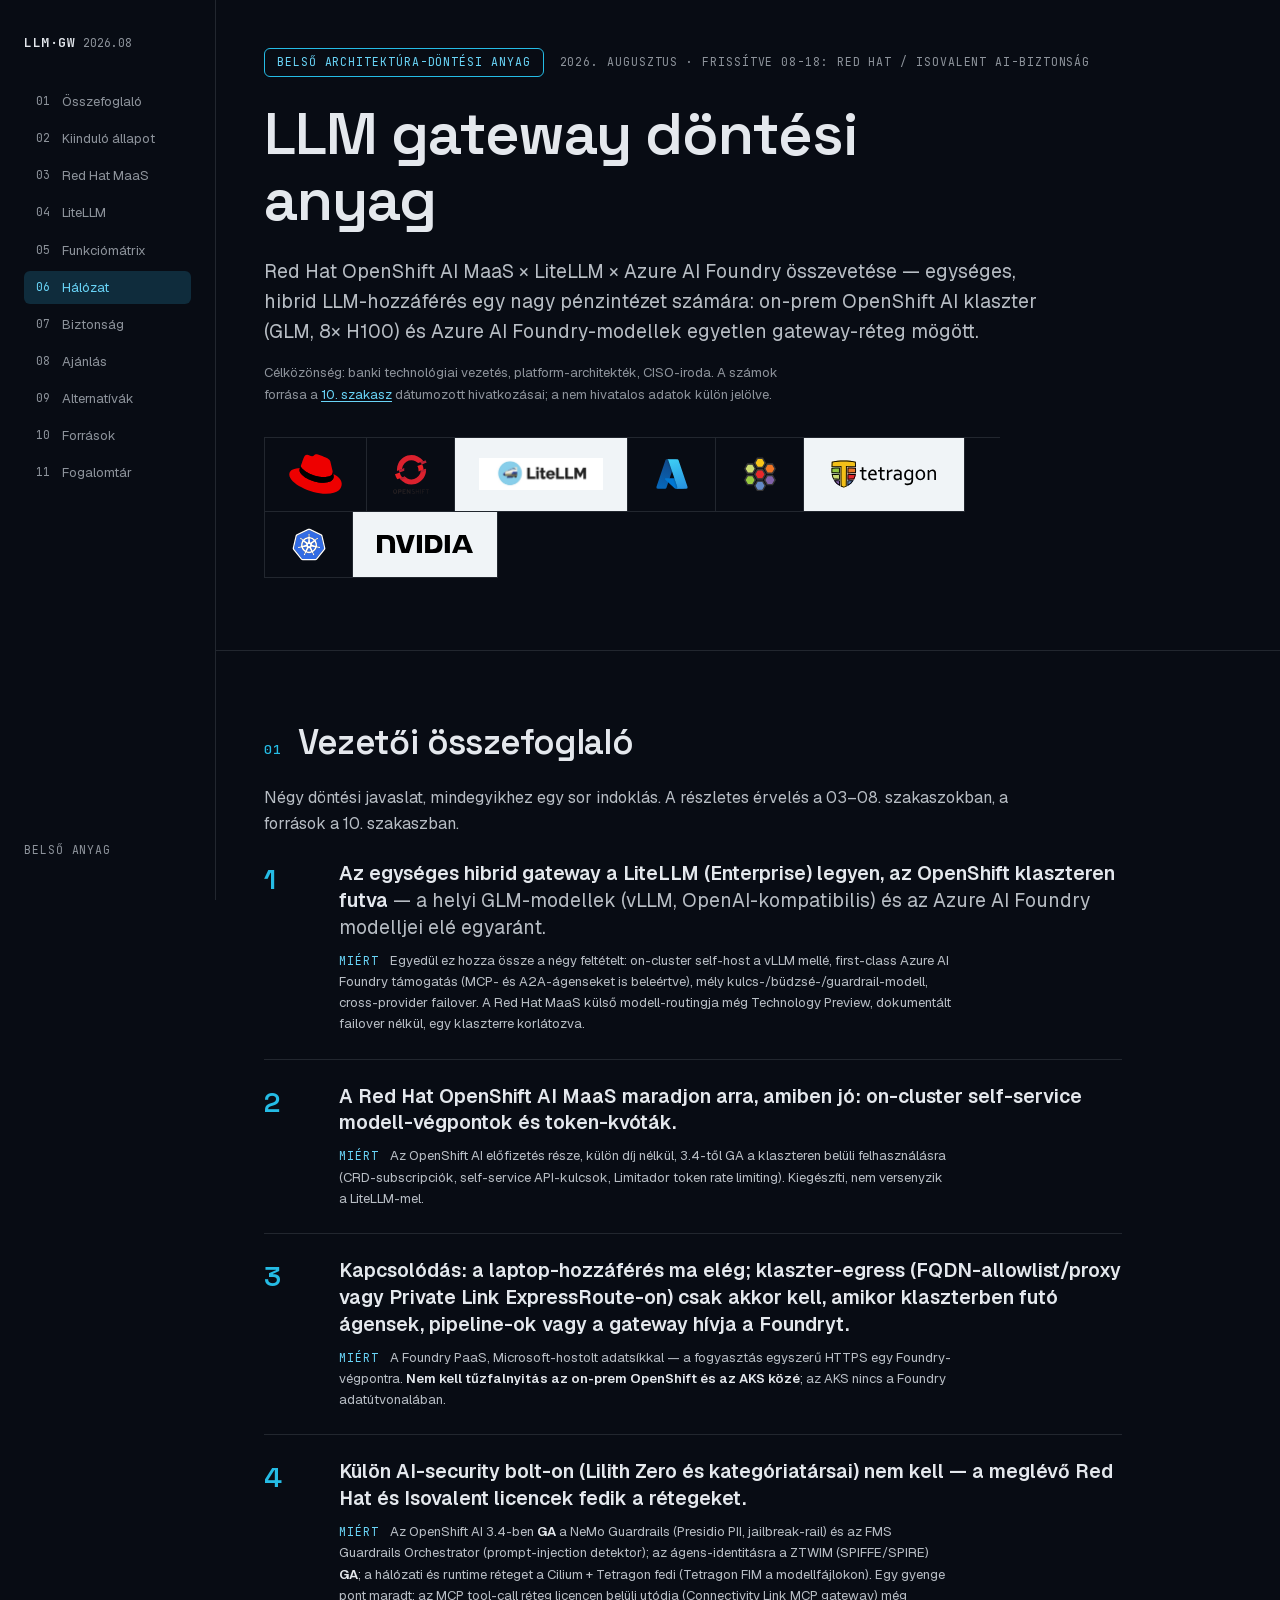
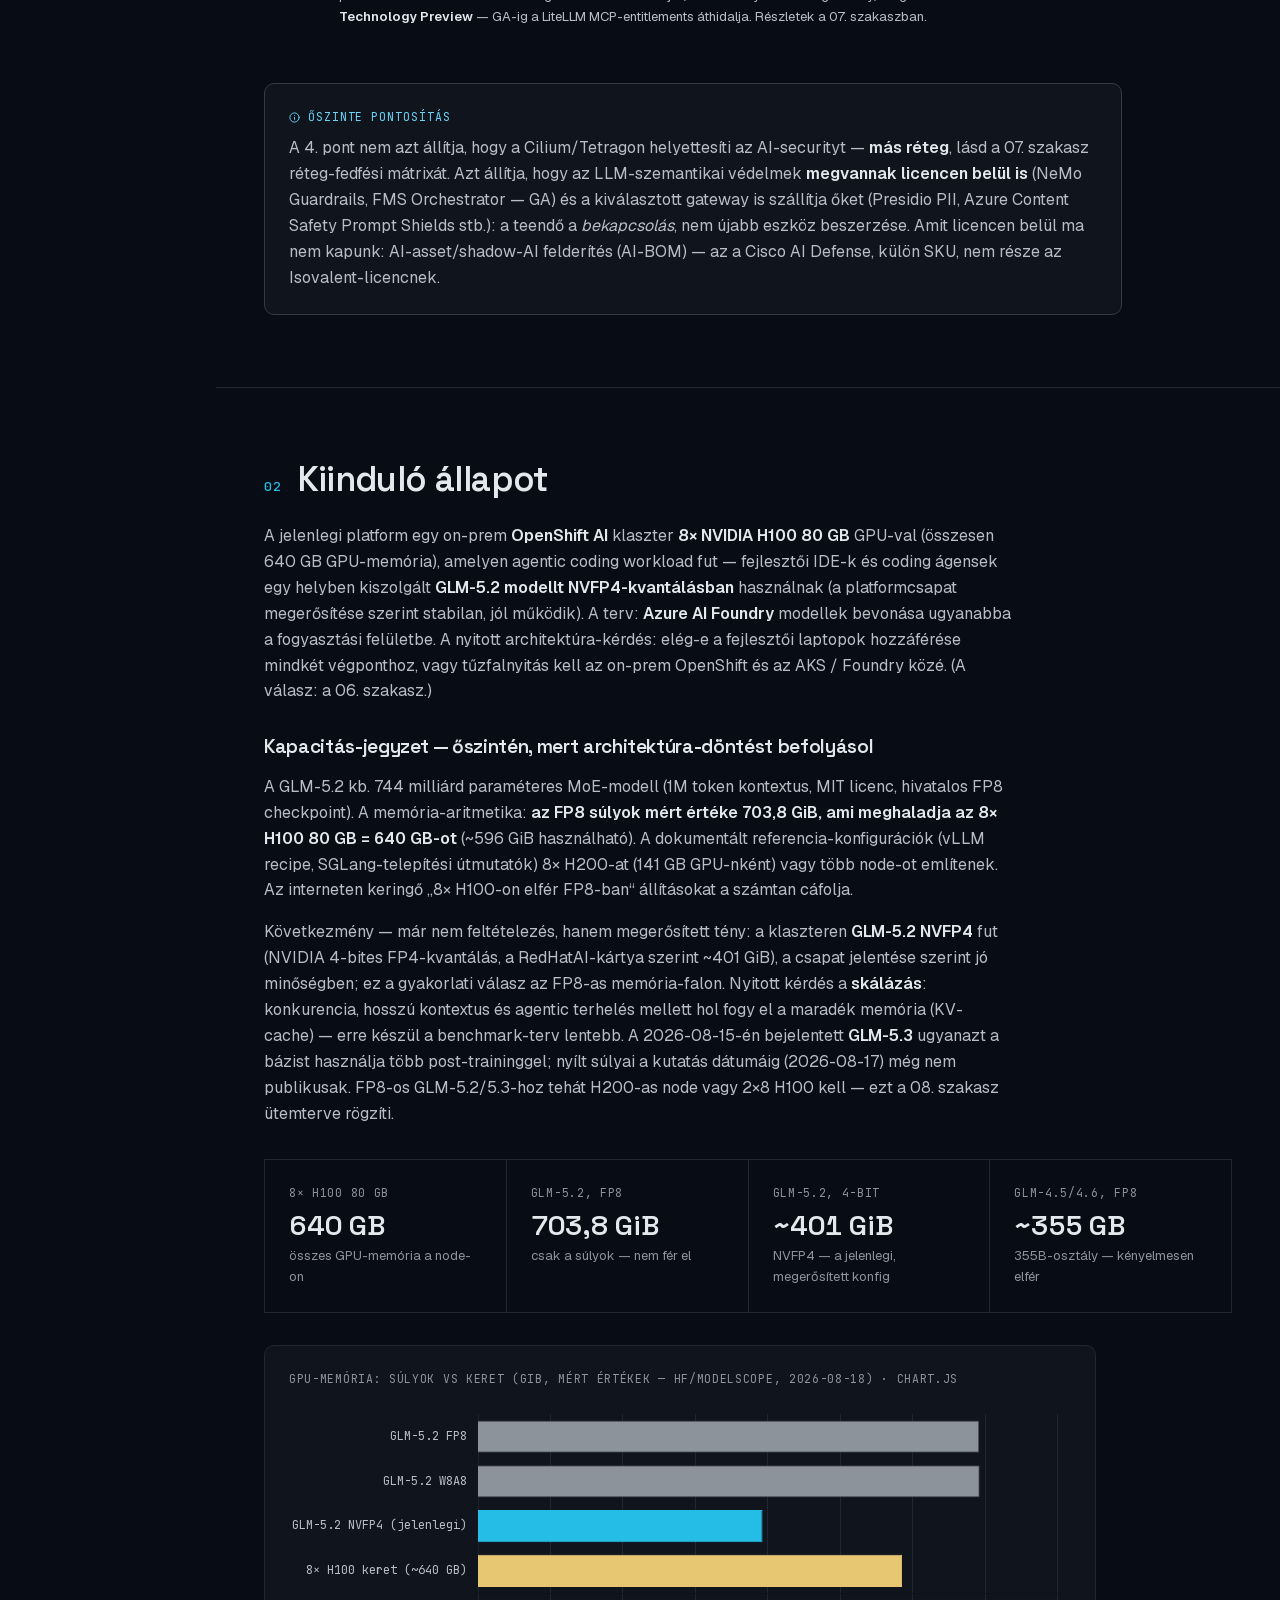
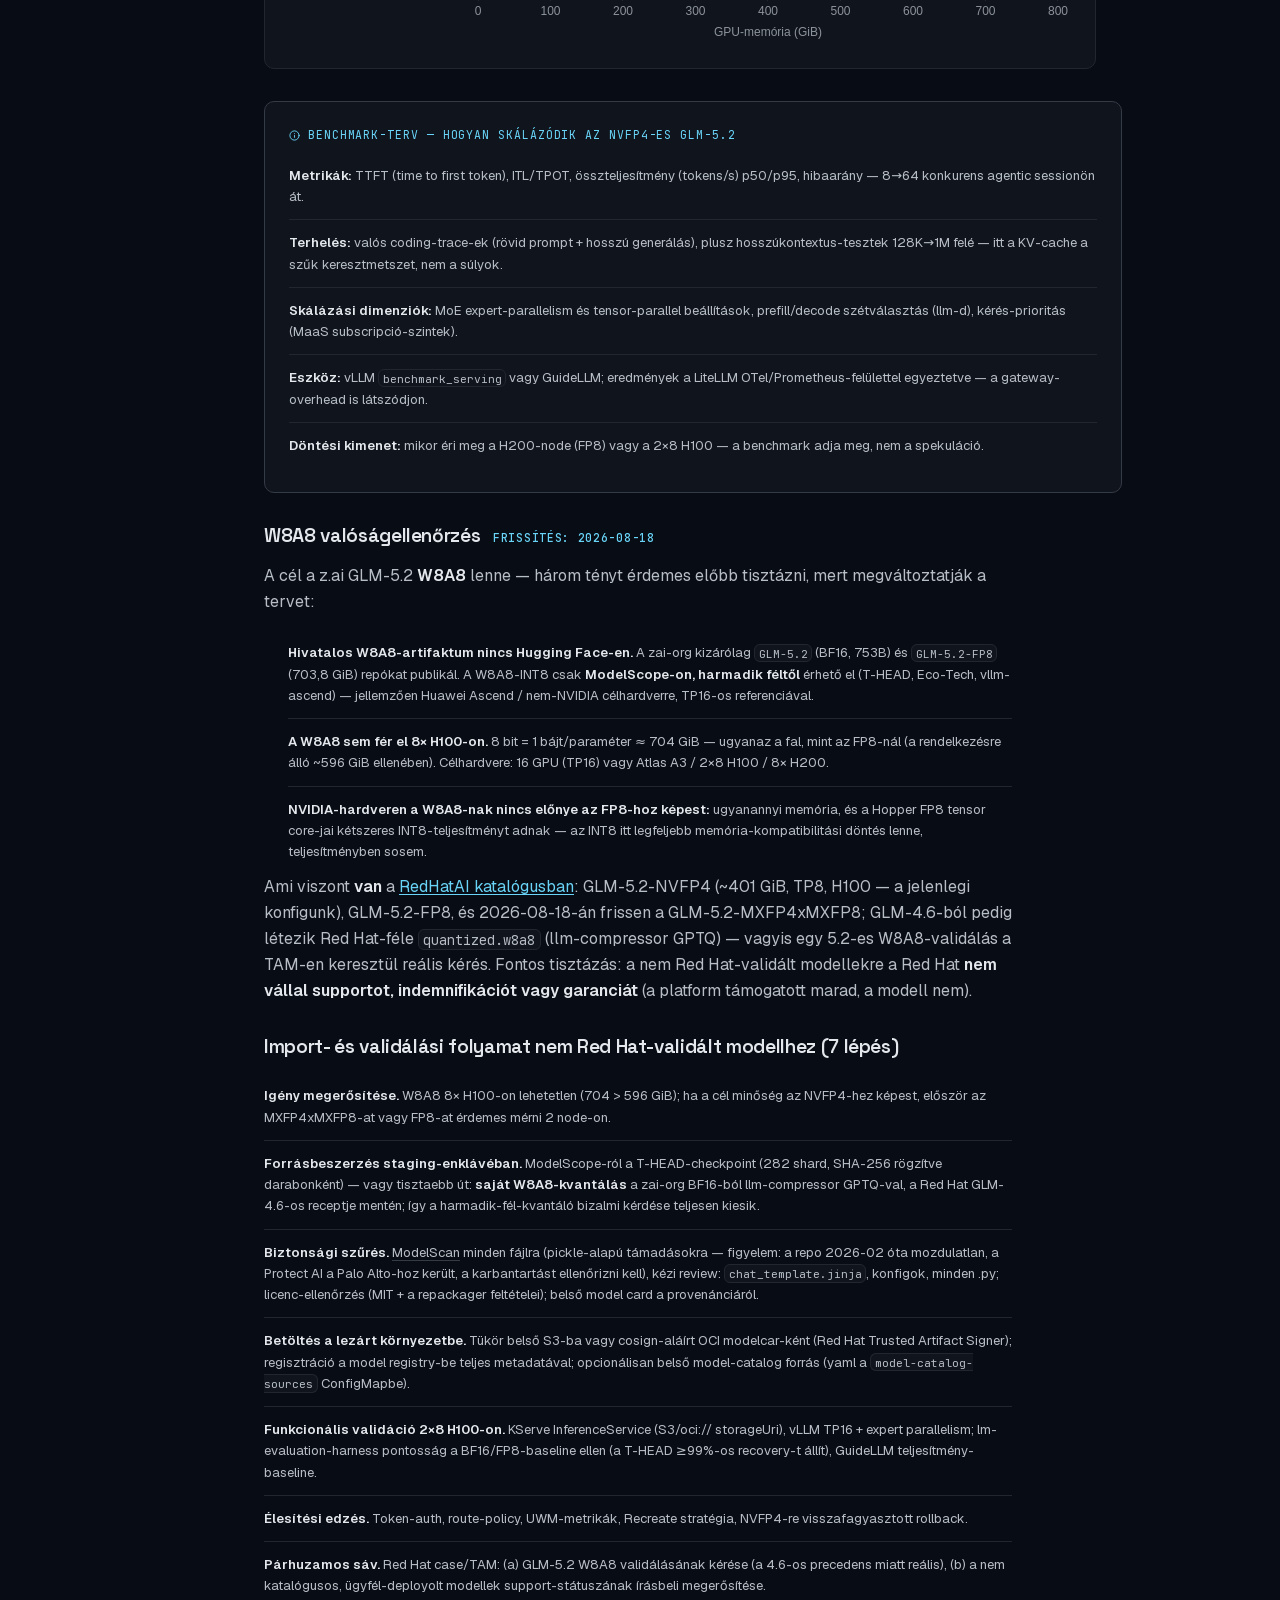
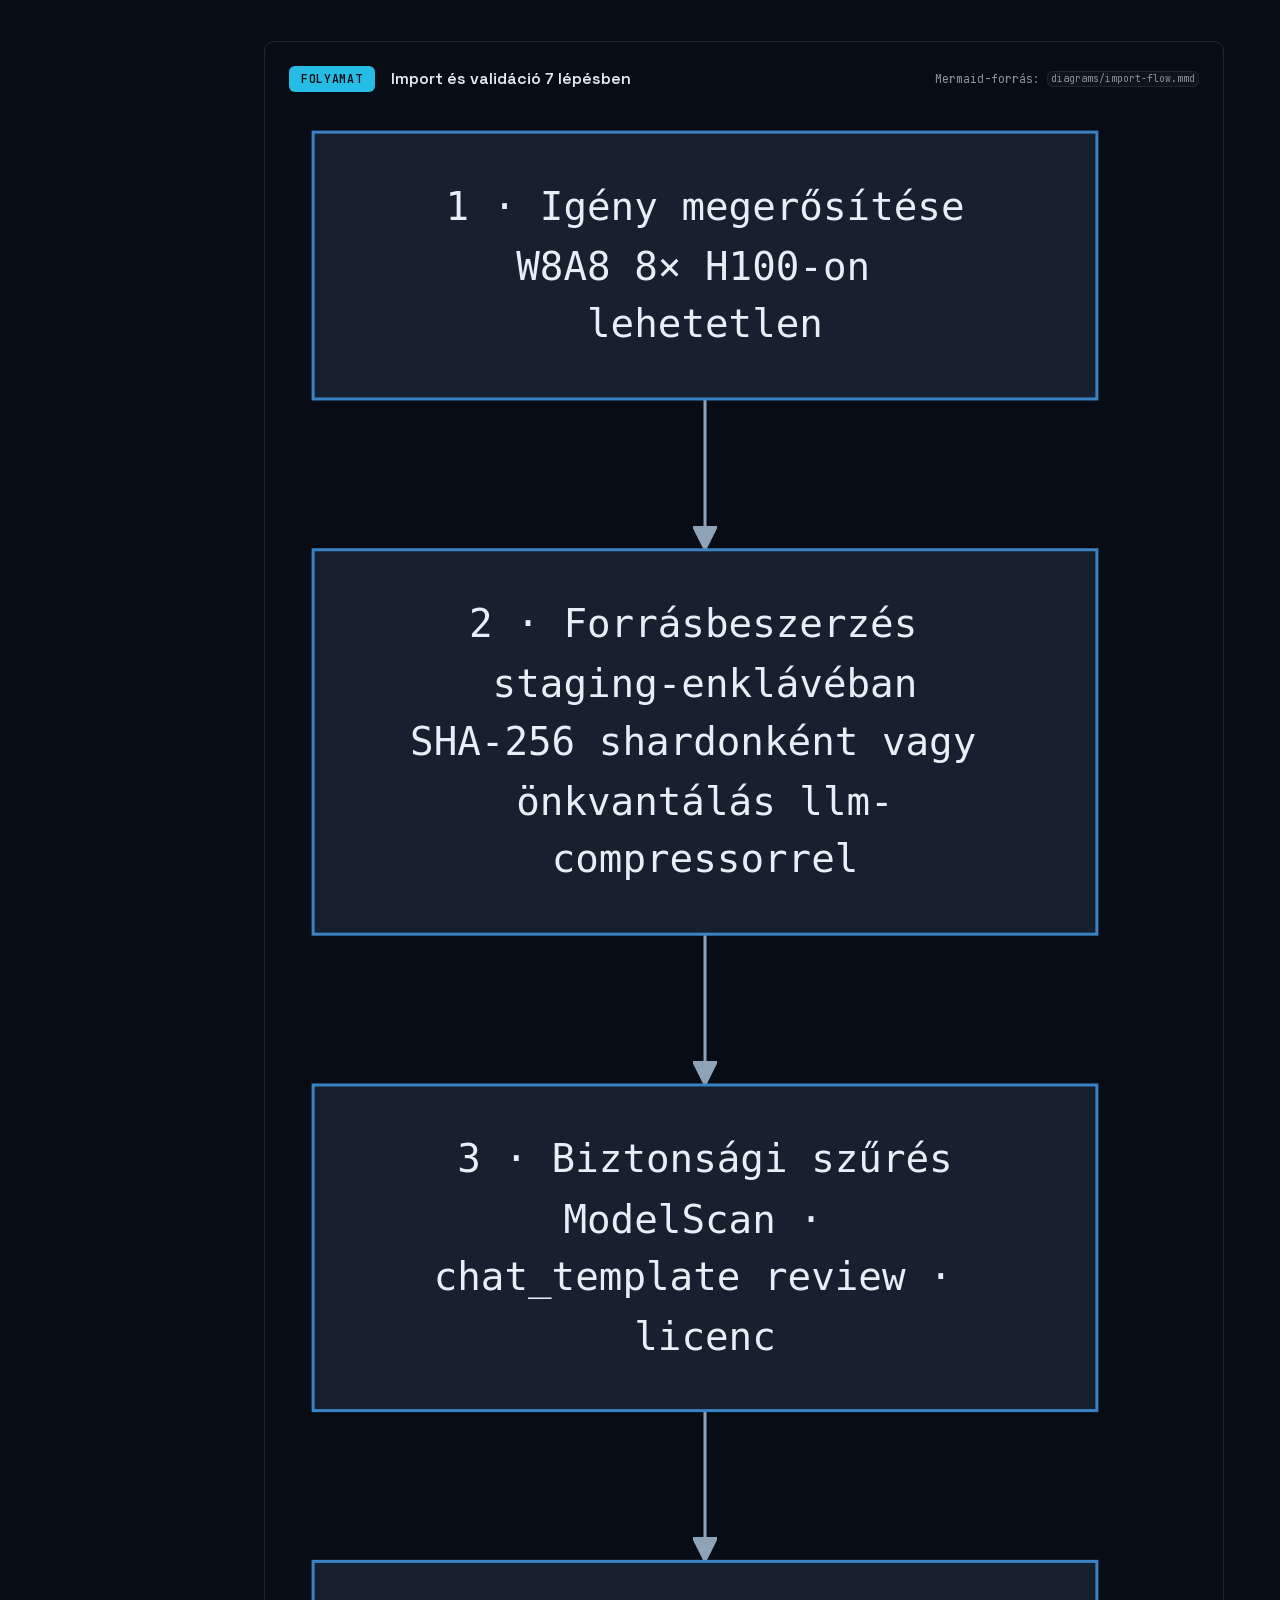
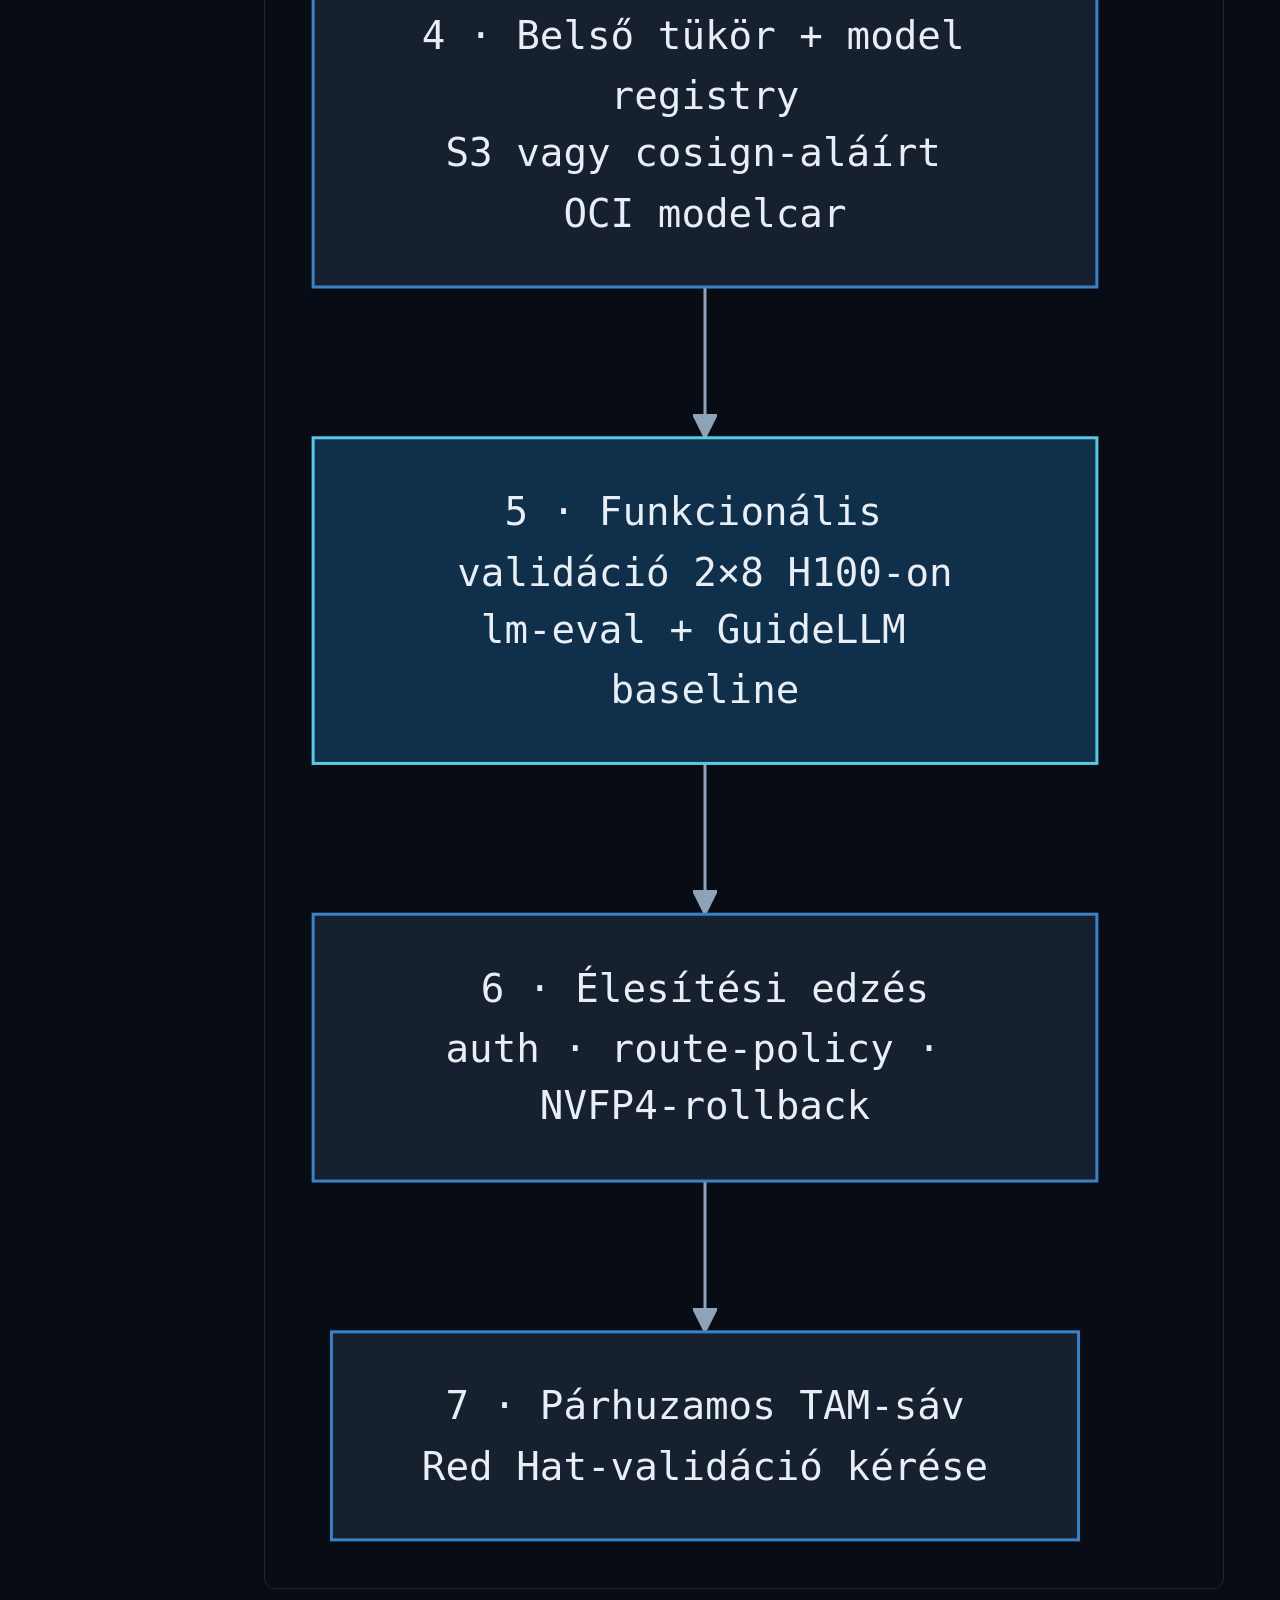
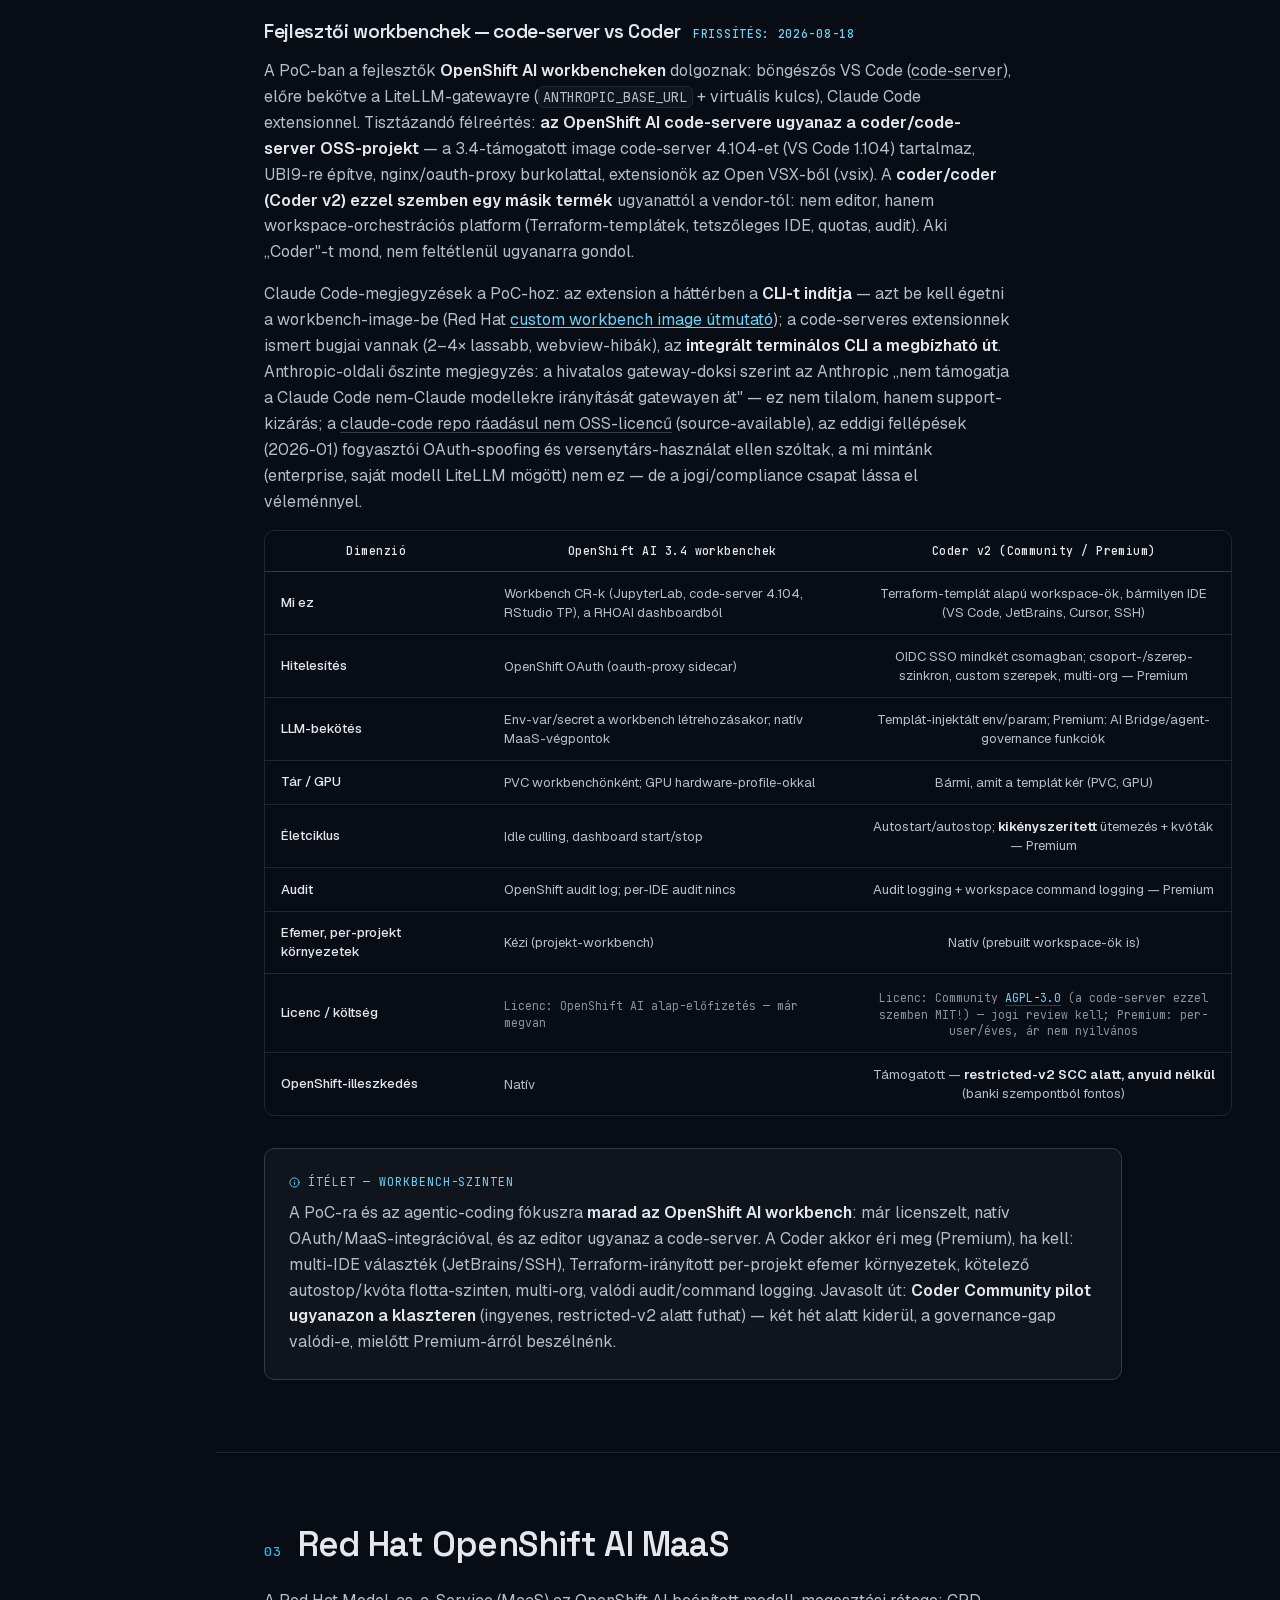
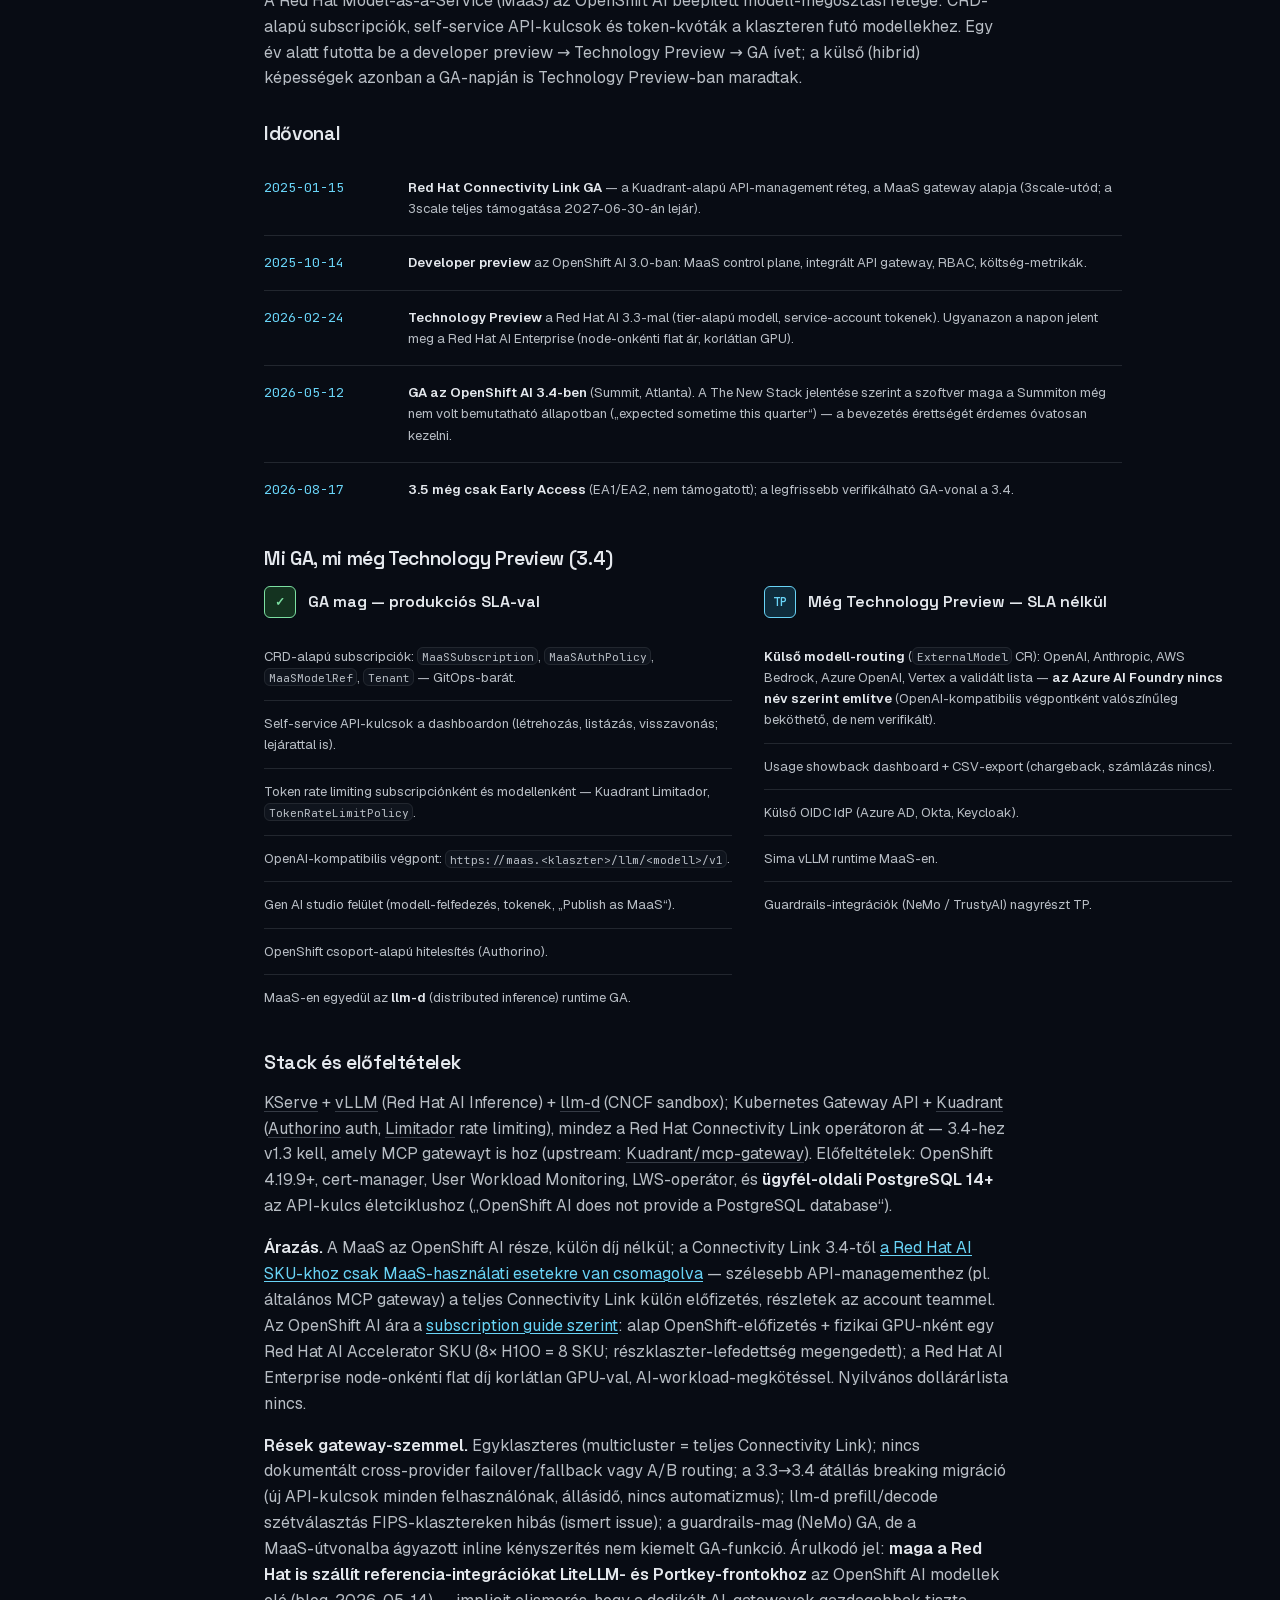
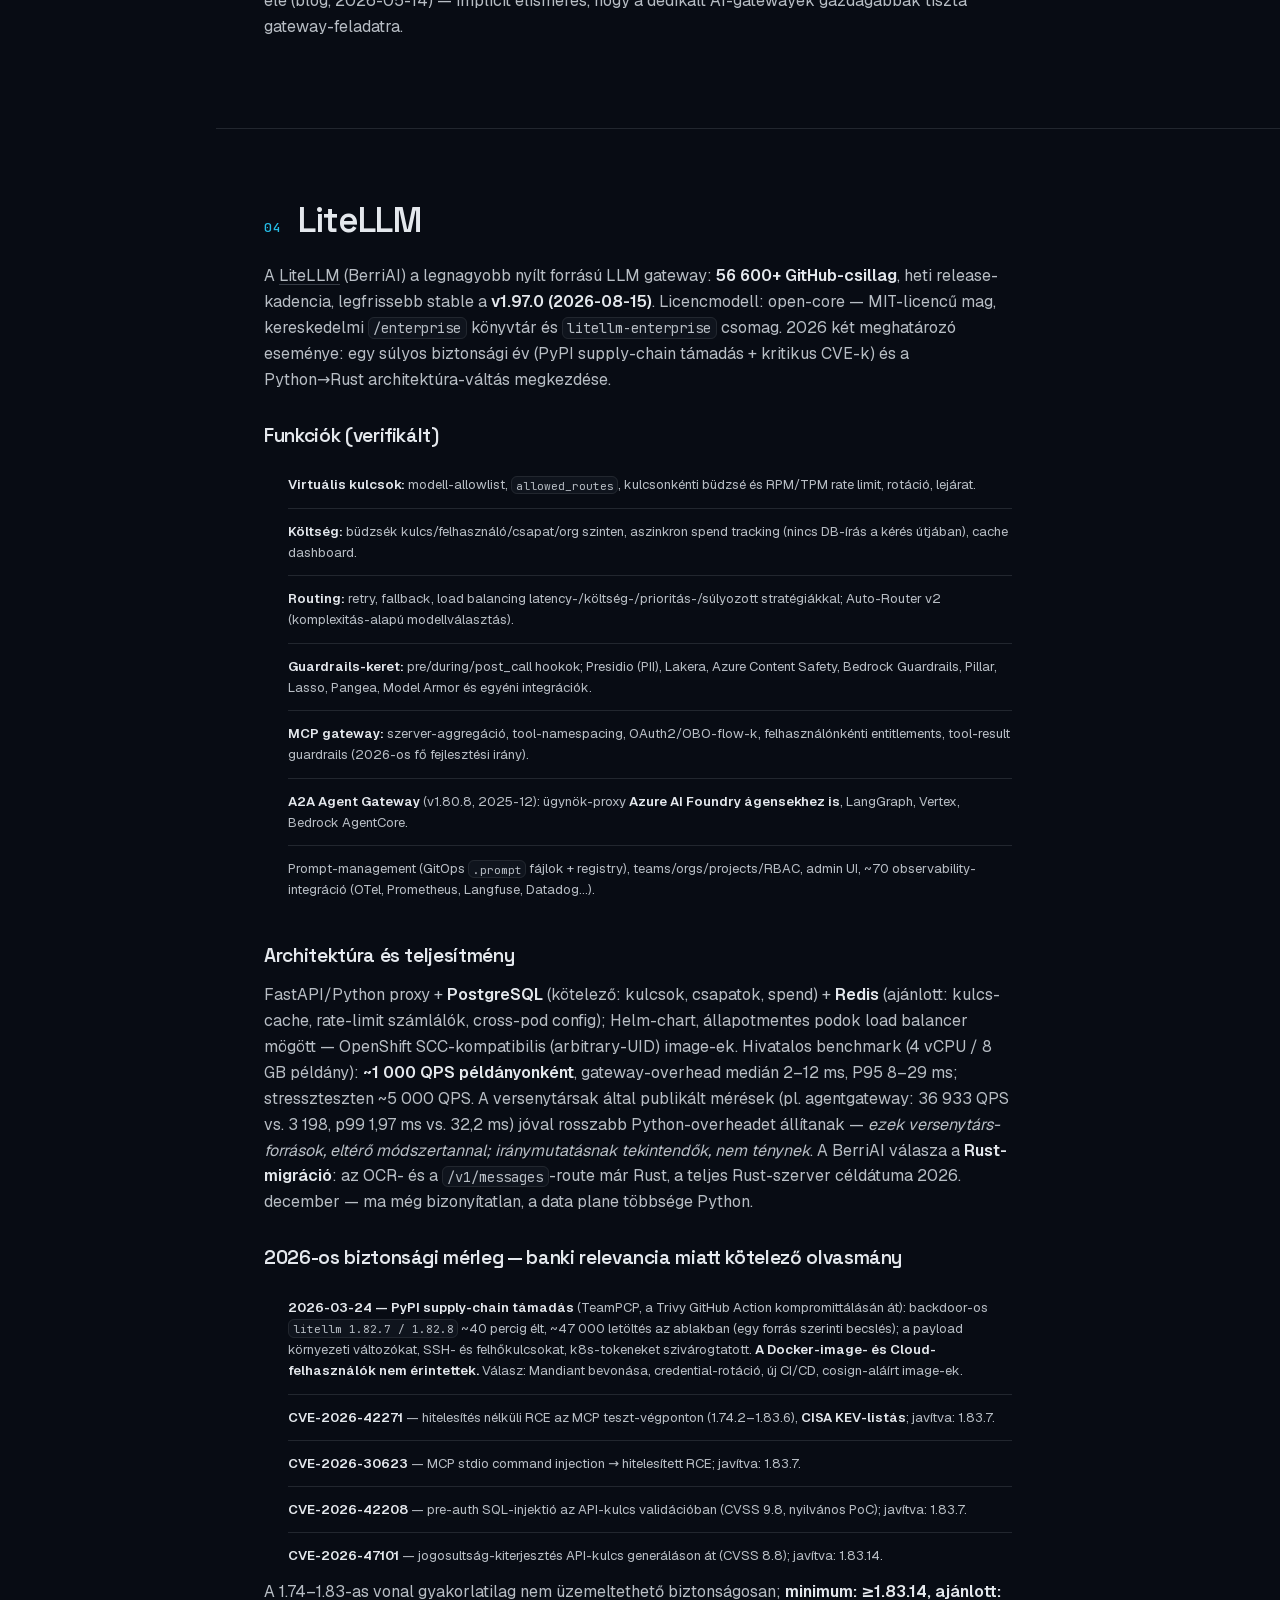
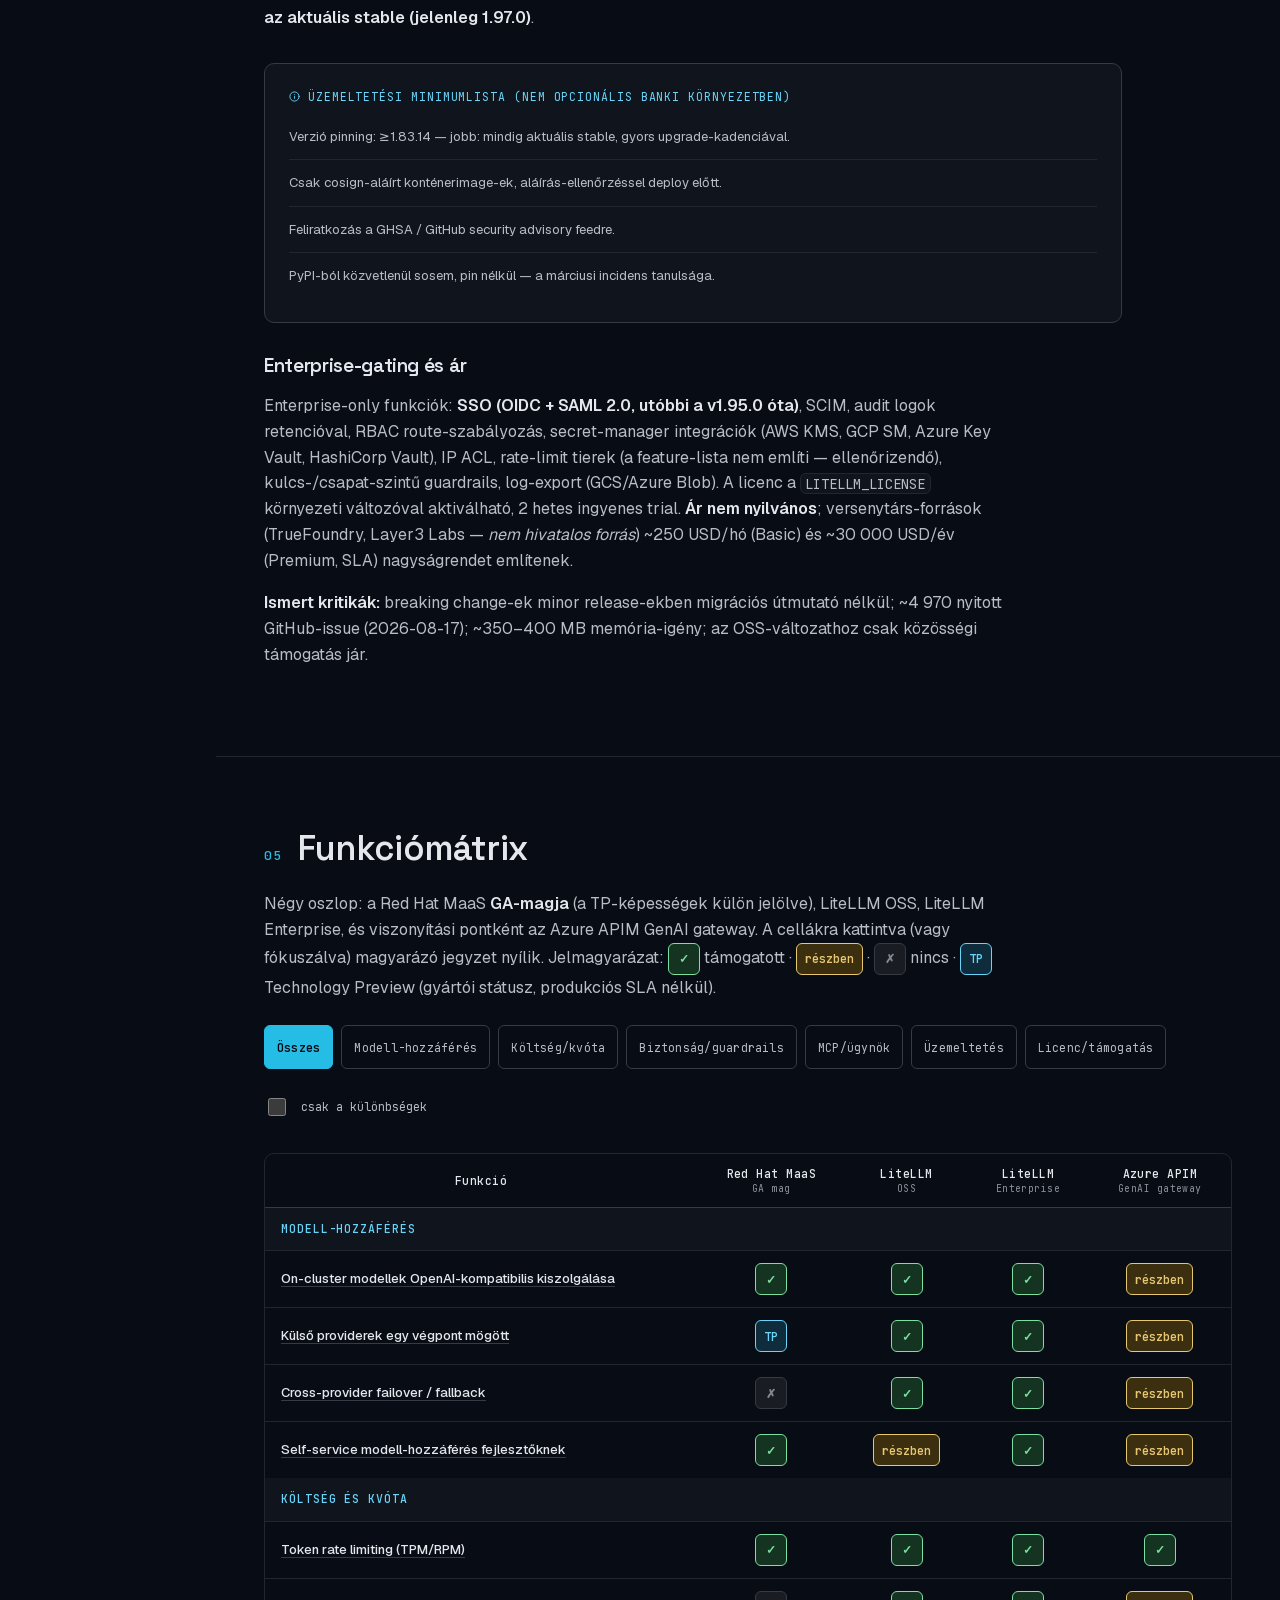
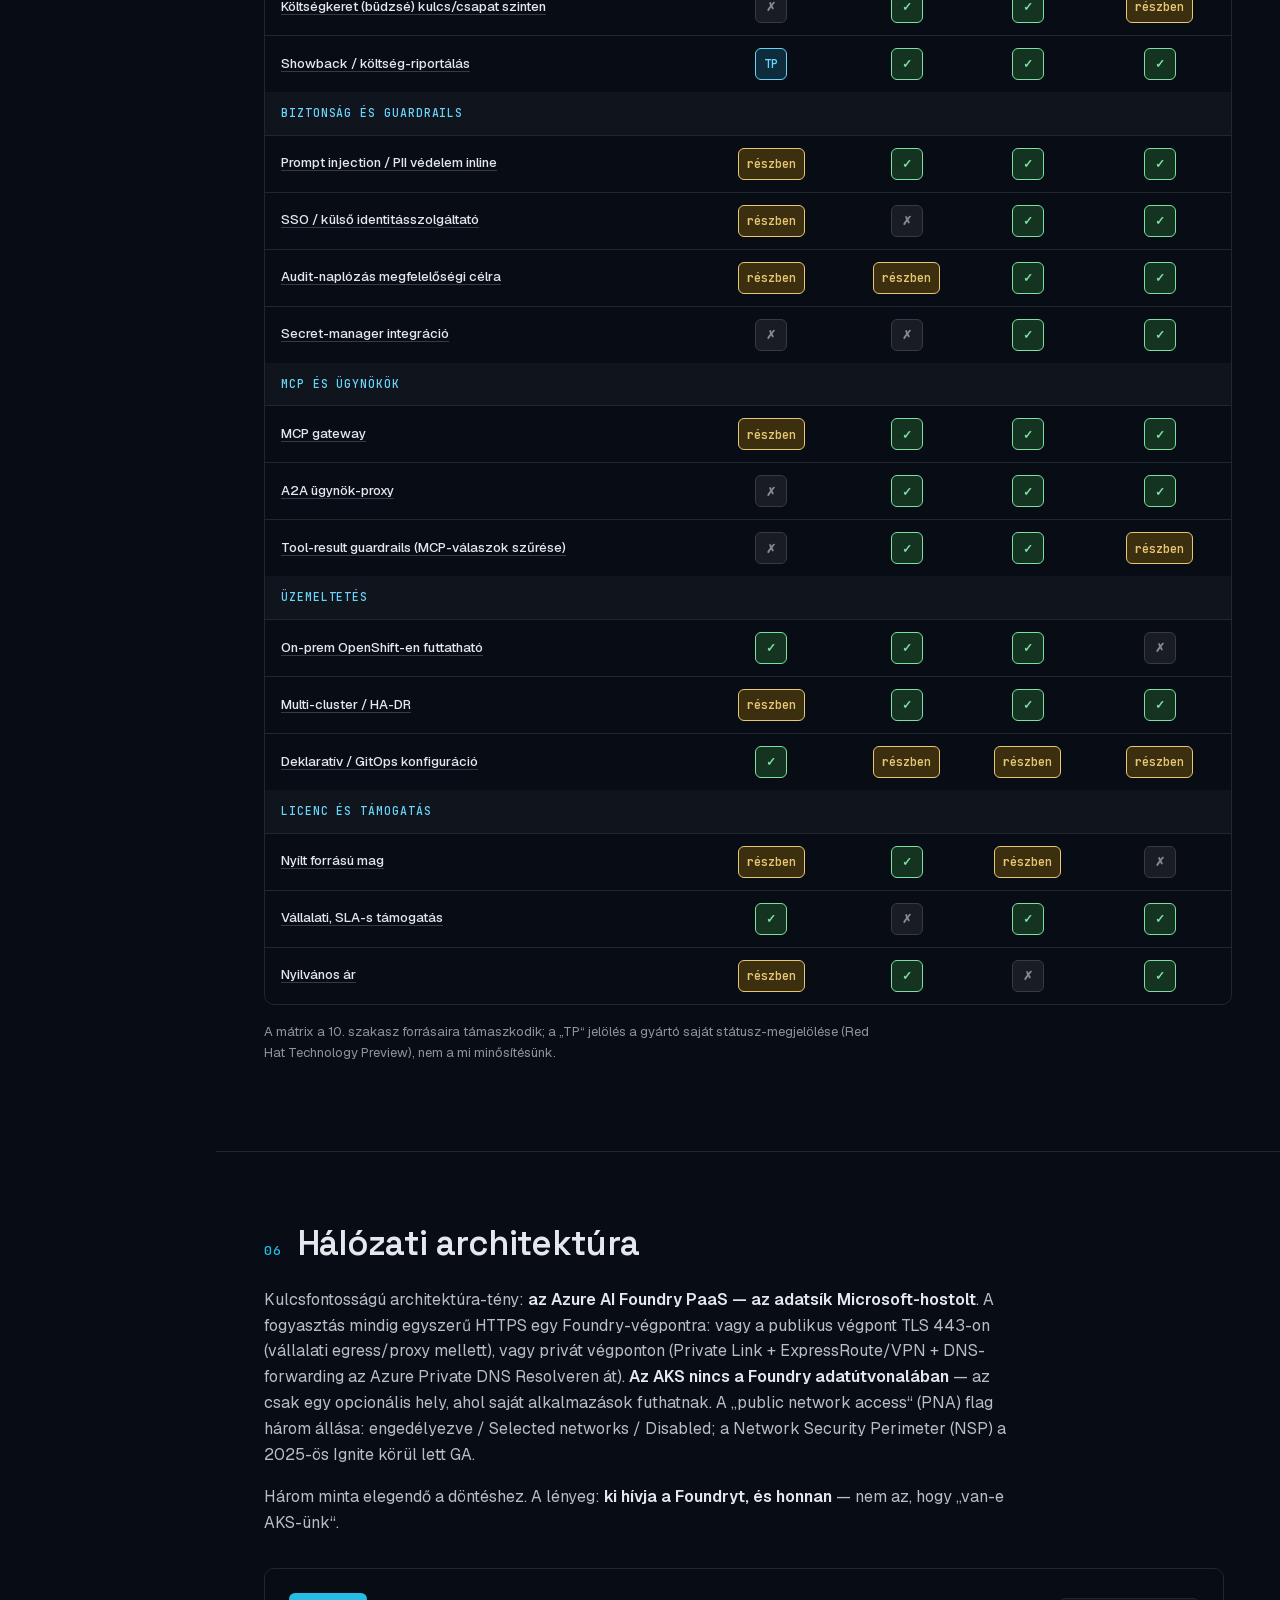
==== commit 4d08b4fa: "Stilizált persuáziós változat (propaganda.html): klasszikus marketingtechnikák, név szerint jelölve;" ====
--- a/index.html
+++ b/index.html
@@ -1137,7 +1137,7 @@
 
   <!-- ============ FOOTER · Ft4 dense colophon ============ -->
   <footer class="colophon">
-    <p>Készült: 2026. augusztus · belső architektúra-döntési anyag · kutatás dátuma: 2026-08-17/18 · nem minősített. Az anyag statikus oldal, külső szkript vagy nyomkövető nélkül; forrás: <a href="https://github.com/mcftira/maas-vs-litellm" target="_blank" rel="noopener">github.com/mcftira/maas-vs-litellm</a>.</p>
+    <p>Készült: 2026. augusztus · belső architektúra-döntési anyag · kutatás dátuma: 2026-08-17/18 · nem minősített. Az anyag statikus oldal, külső szkript vagy nyomkövető nélkül; forrás: <a href="https://github.com/mcftira/maas-vs-litellm" target="_blank" rel="noopener">github.com/mcftira/maas-vs-litellm</a>. Van egy <a href="propaganda.html">stilizált, persuáziós technikákat bemutató változat</a> is — ugyanazokkal a tényekkel.</p>
     <p>A logók az azokat birtokló cégek védjegyei: Red Hat és OpenShift — Red Hat, Inc.; LiteLLM — BerriAI, Inc.; Azure — Microsoft; Cilium és Tetragon — Isovalent, Inc. / The Linux Foundation (CNCF); Kubernetes — The Linux Foundation; NVIDIA — NVIDIA Corporation. Kizárólag azonosítási és összehasonlítási céllal, a hivatalos forrásokból (CNCF artwork repo, Wikimedia Commons, gyártói repók); részletek: <code>assets/logos/ATTRIBUTION.md</code>. A védjegyek használata nem jelent támogatást vagy jóváhagyást.</p>
     <p>Tipográfia: Space Grotesk (display), Geist (szöveg), JetBrains Mono (jelölések) — helyben kiszolgált woff2-példányok. Beépített OSS-komponensek: <a href="https://github.com/mermaid-js/mermaid" target="_blank" rel="noopener">Mermaid</a> (diagramok, a források a <code>diagrams/</code> könyvtárban), <a href="https://github.com/chartjs/Chart.js" target="_blank" rel="noopener">Chart.js</a> v4.5.1 (kapacitás-grafikon, vendorolva), <a href="https://github.com/lucide-icons/lucide" target="_blank" rel="noopener">Lucide</a> (ikonok). Minden szám a 10. szakaszban hivatkozott, dátumozott forrásokból származik; a nem hivatalos adatok a helyükön külön jelölve.</p>
   </footer>
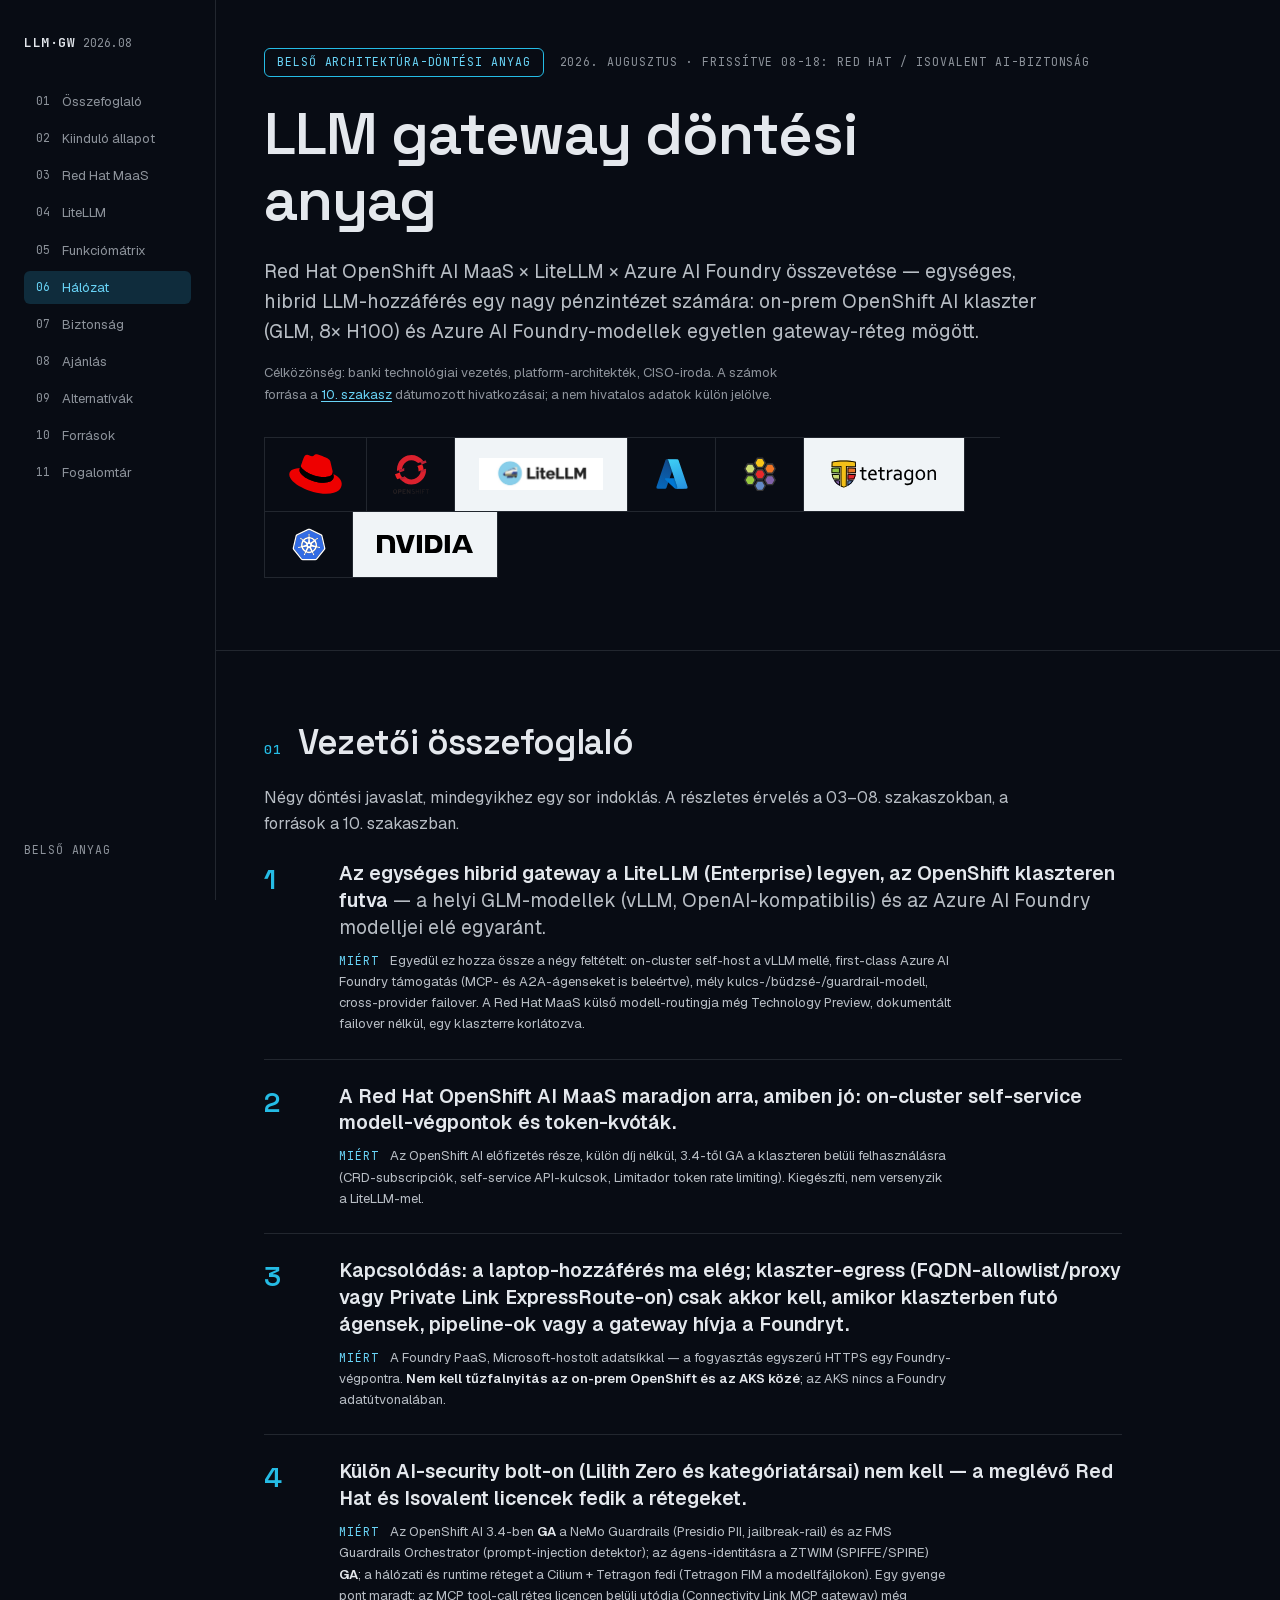
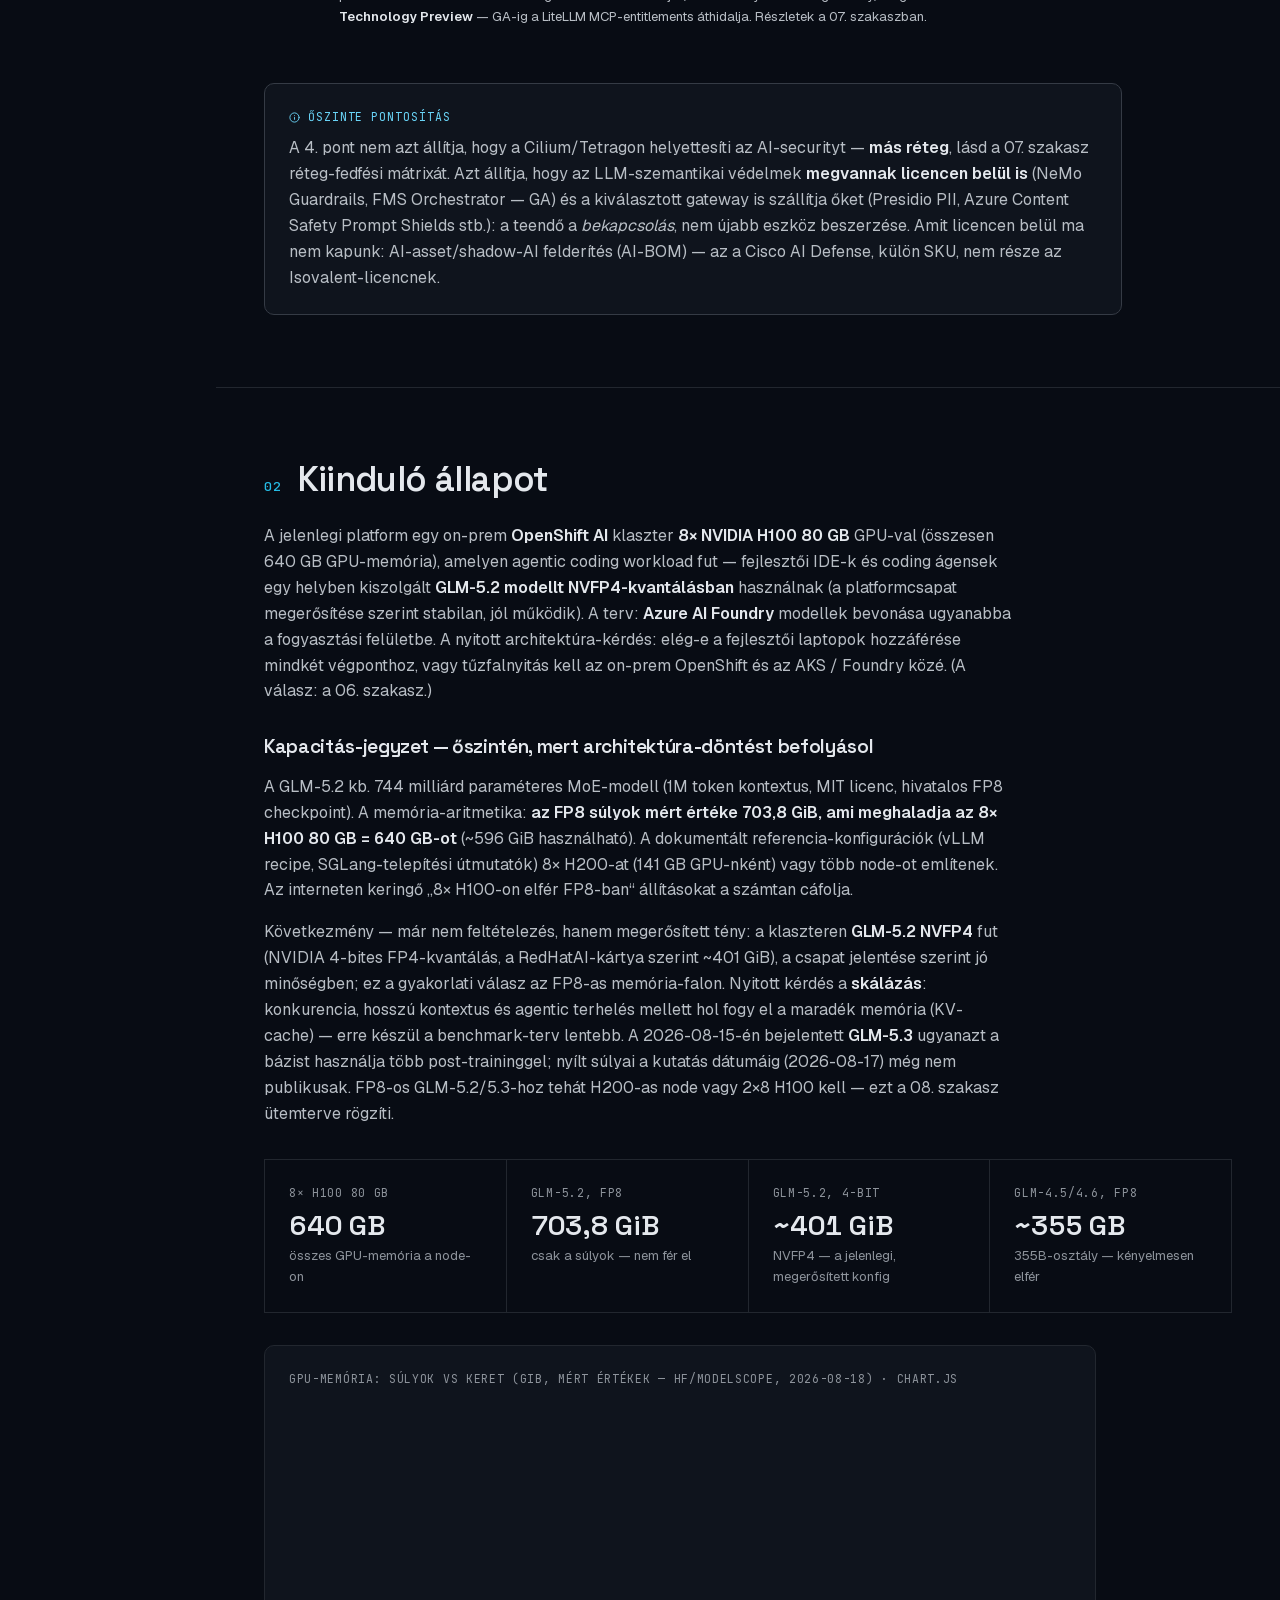
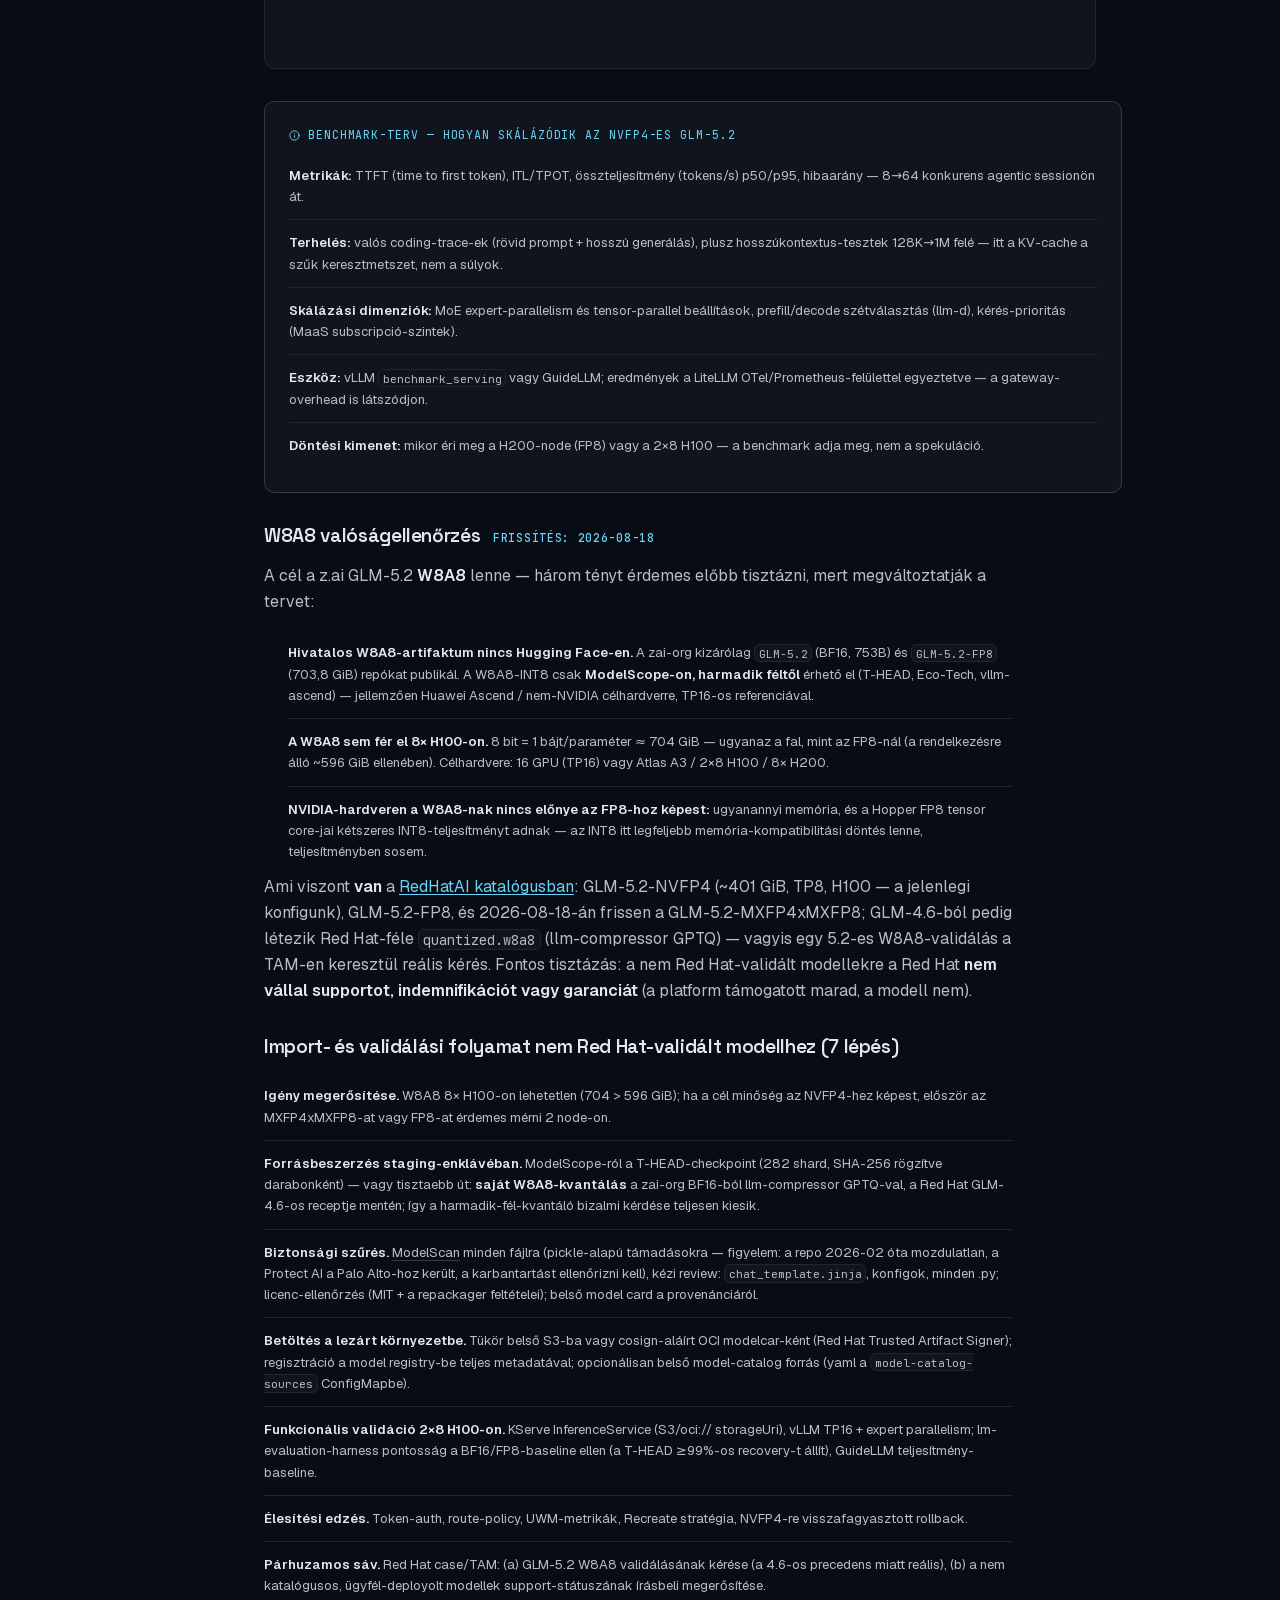
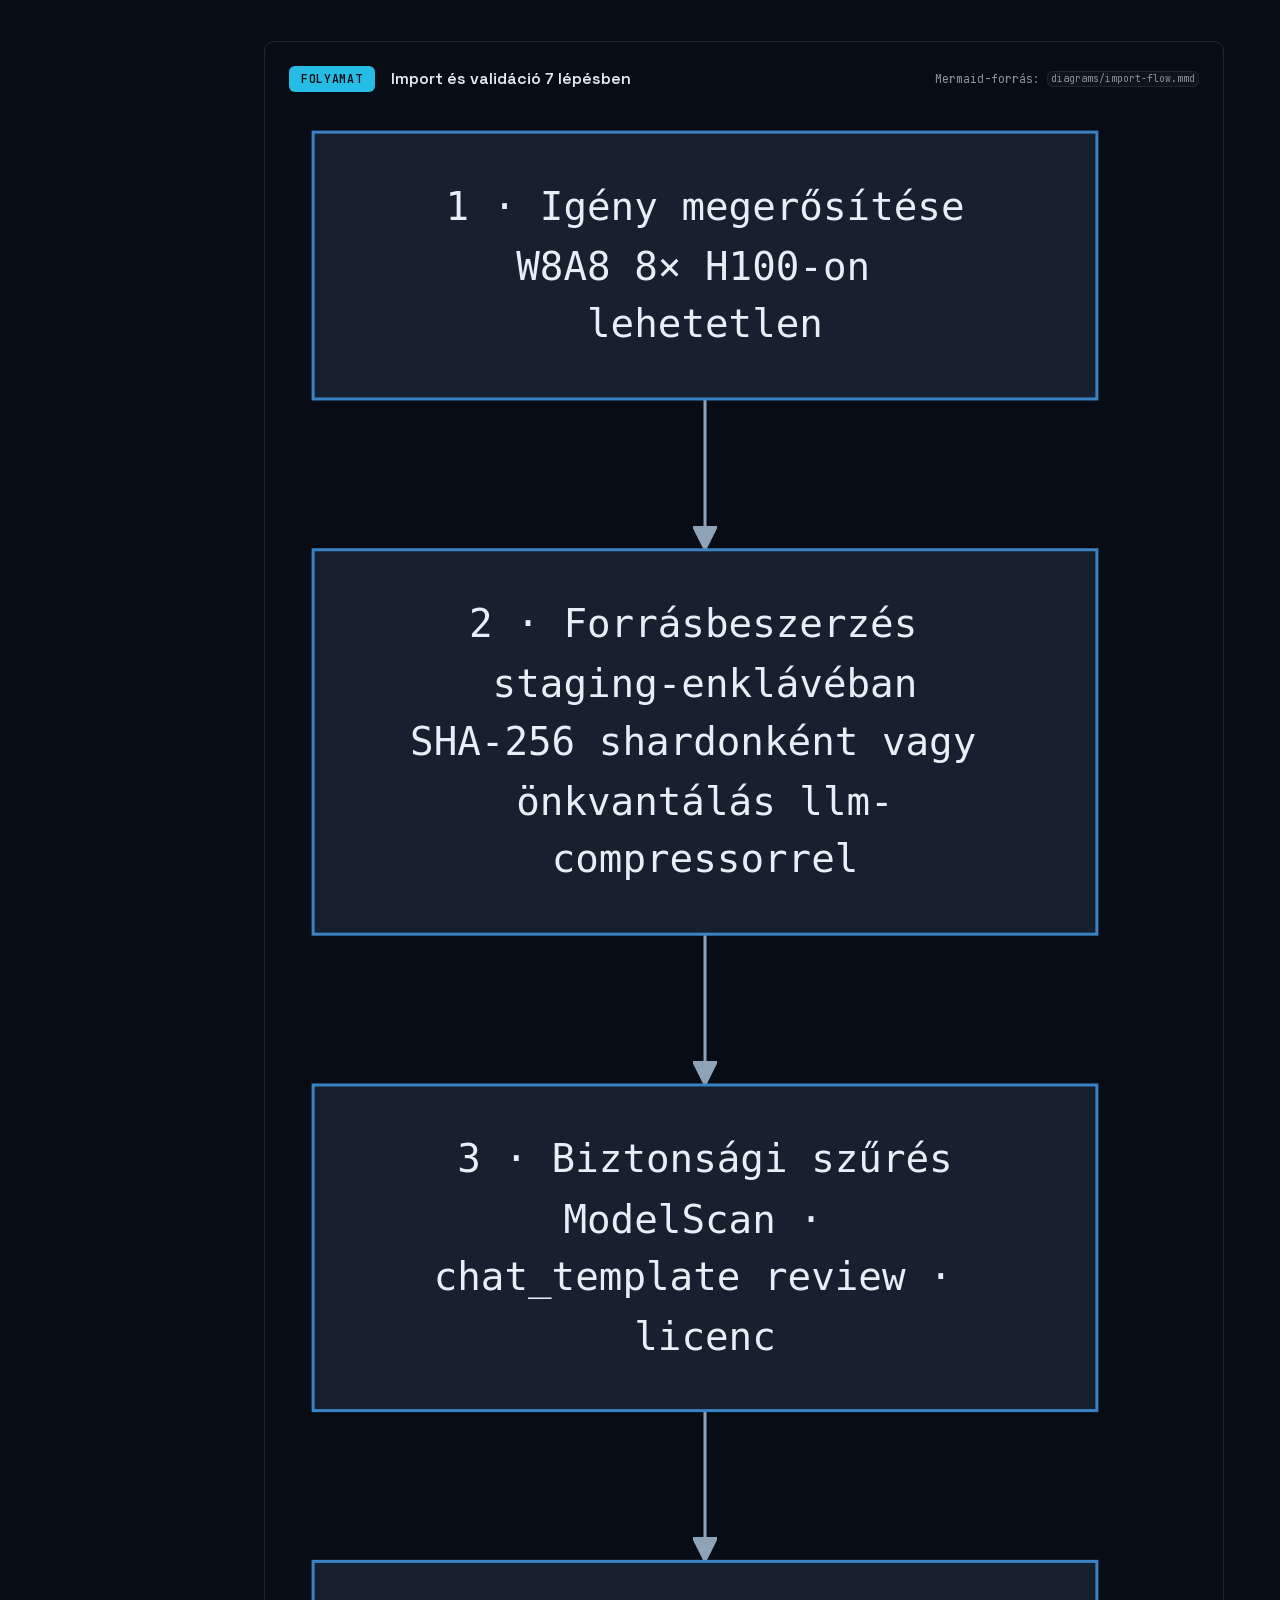
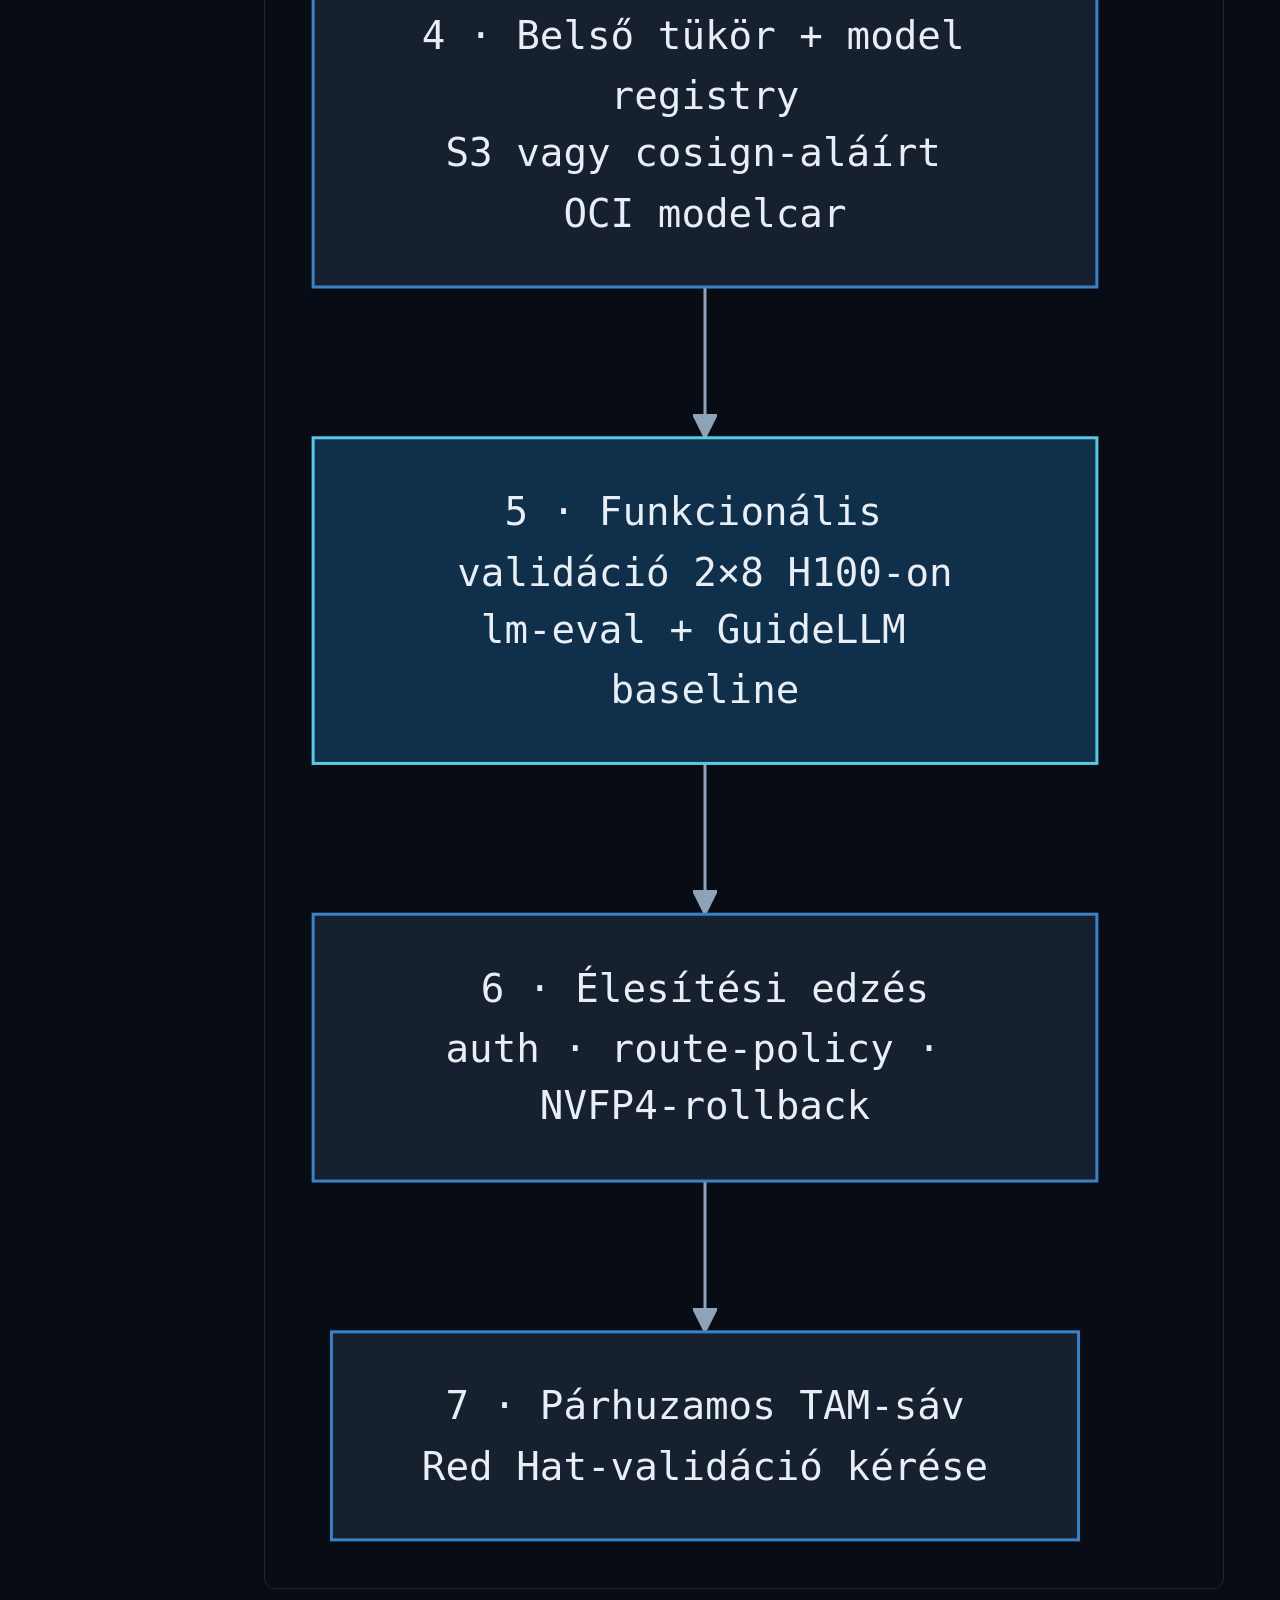
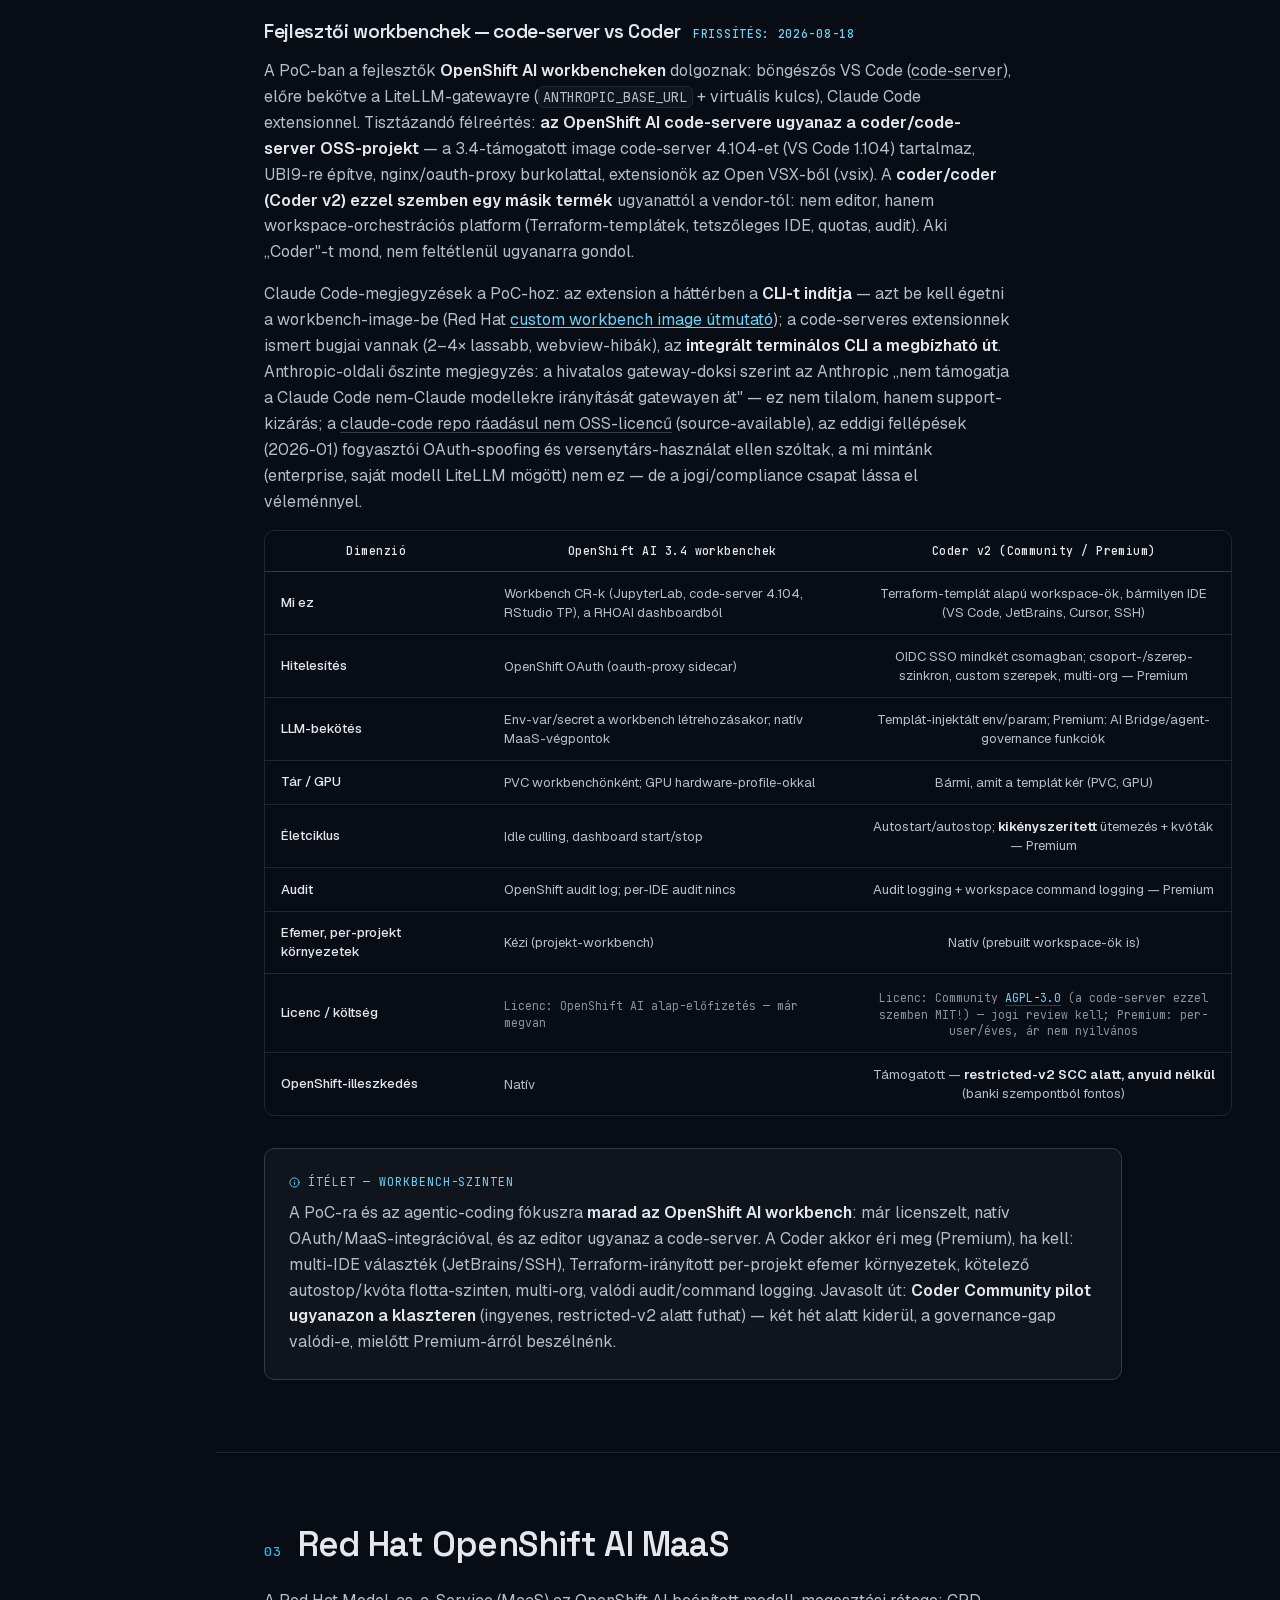
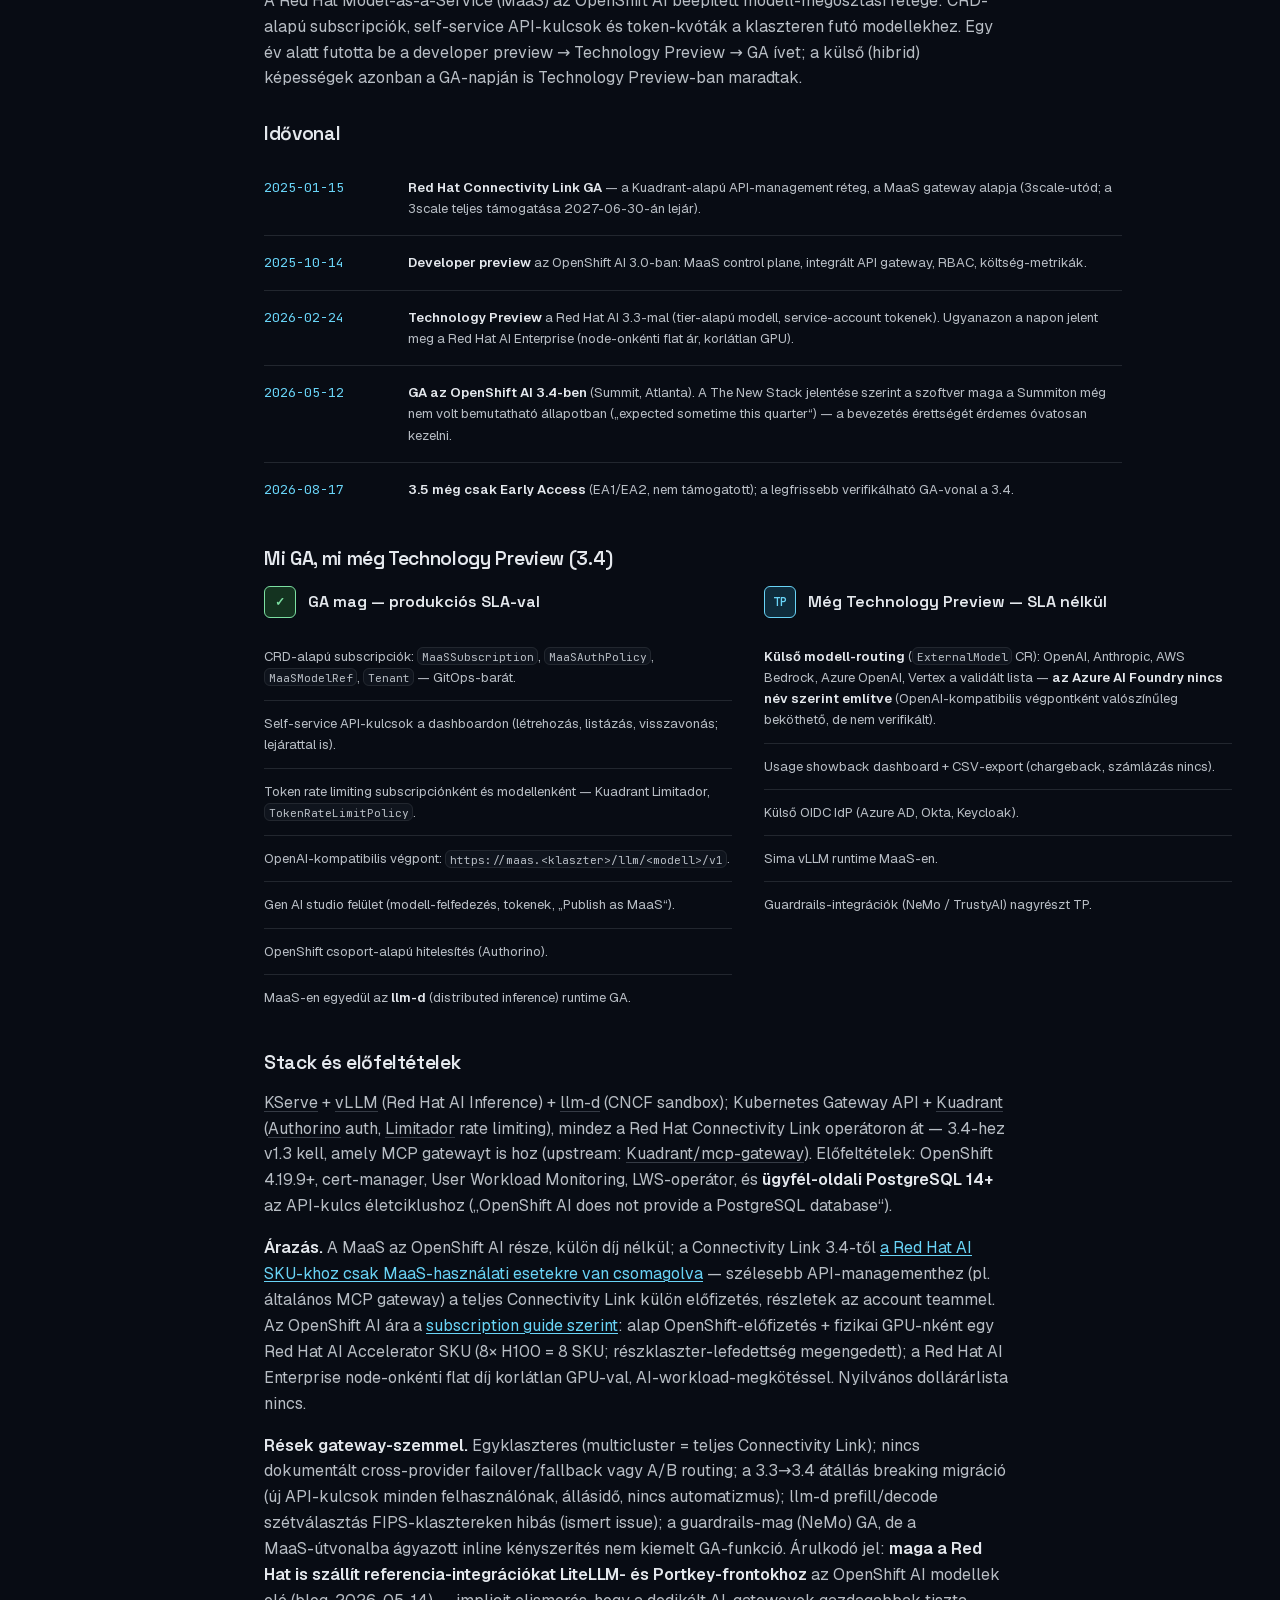
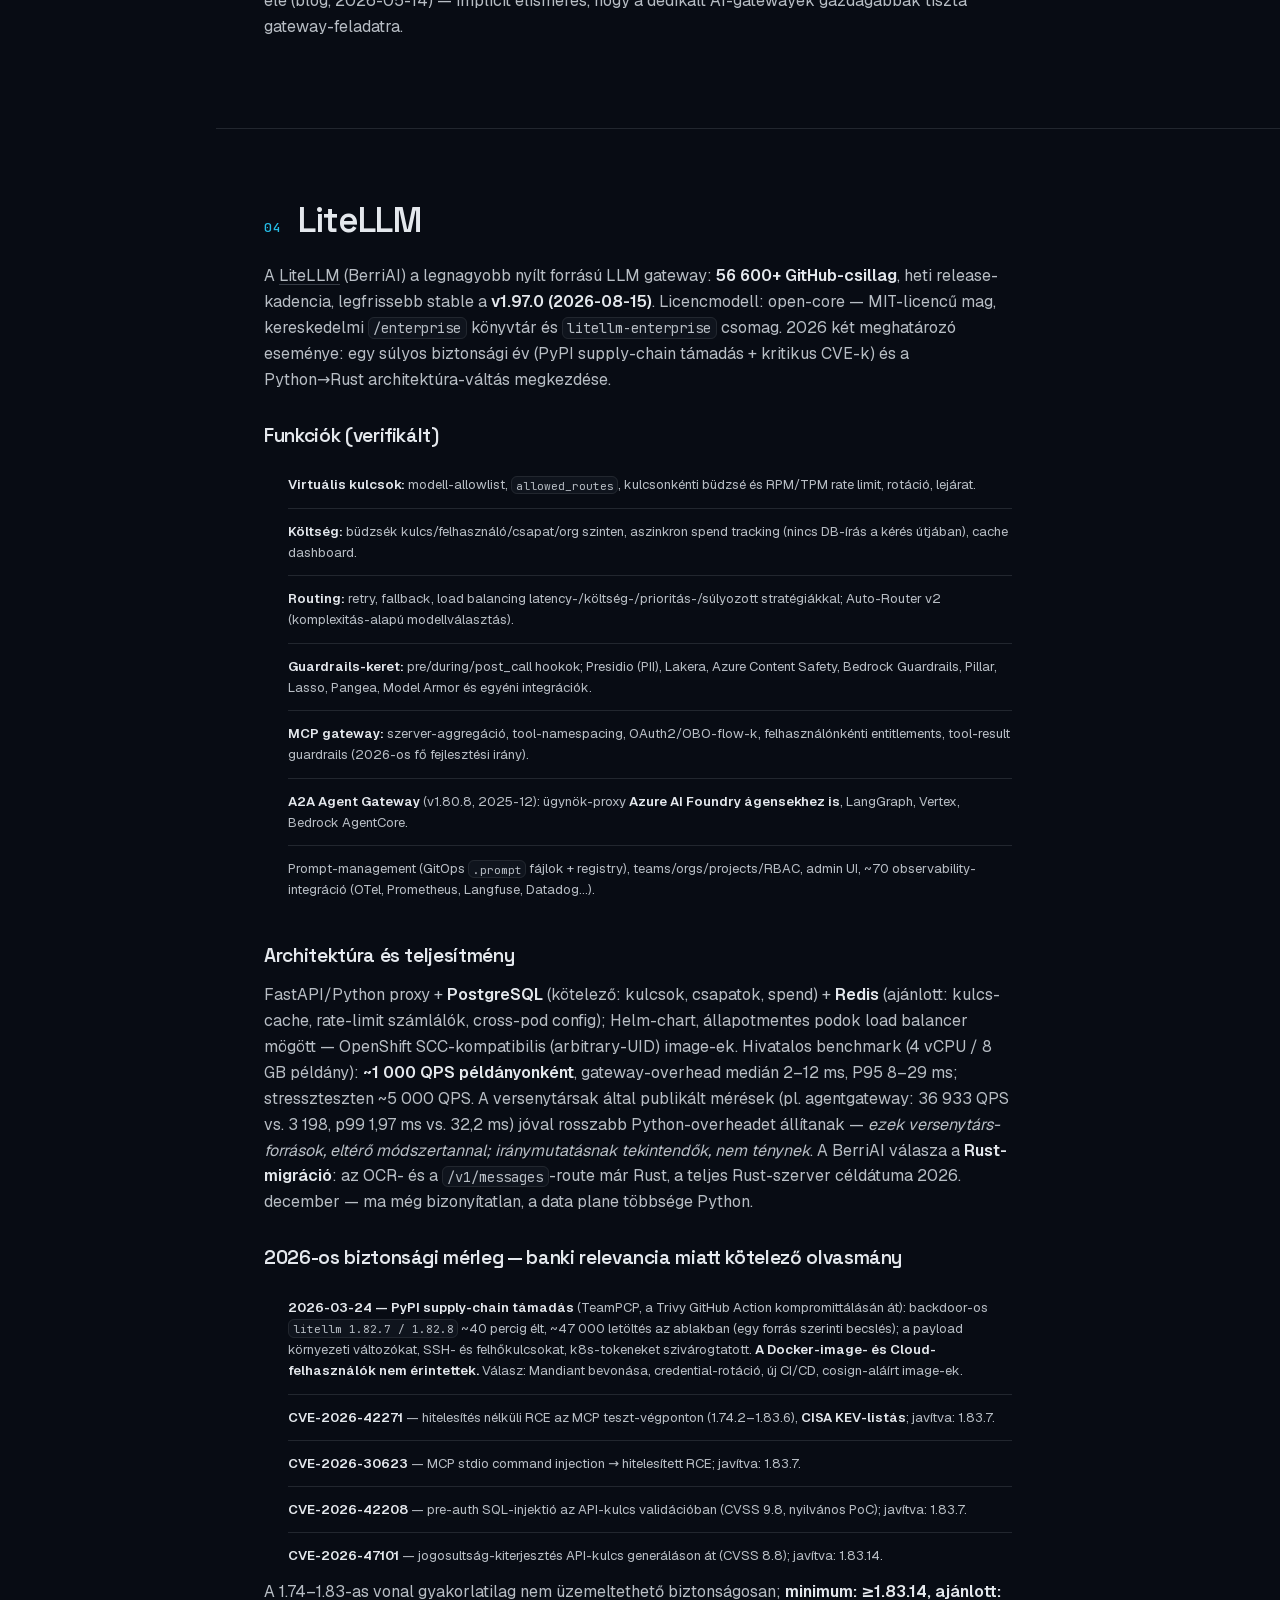
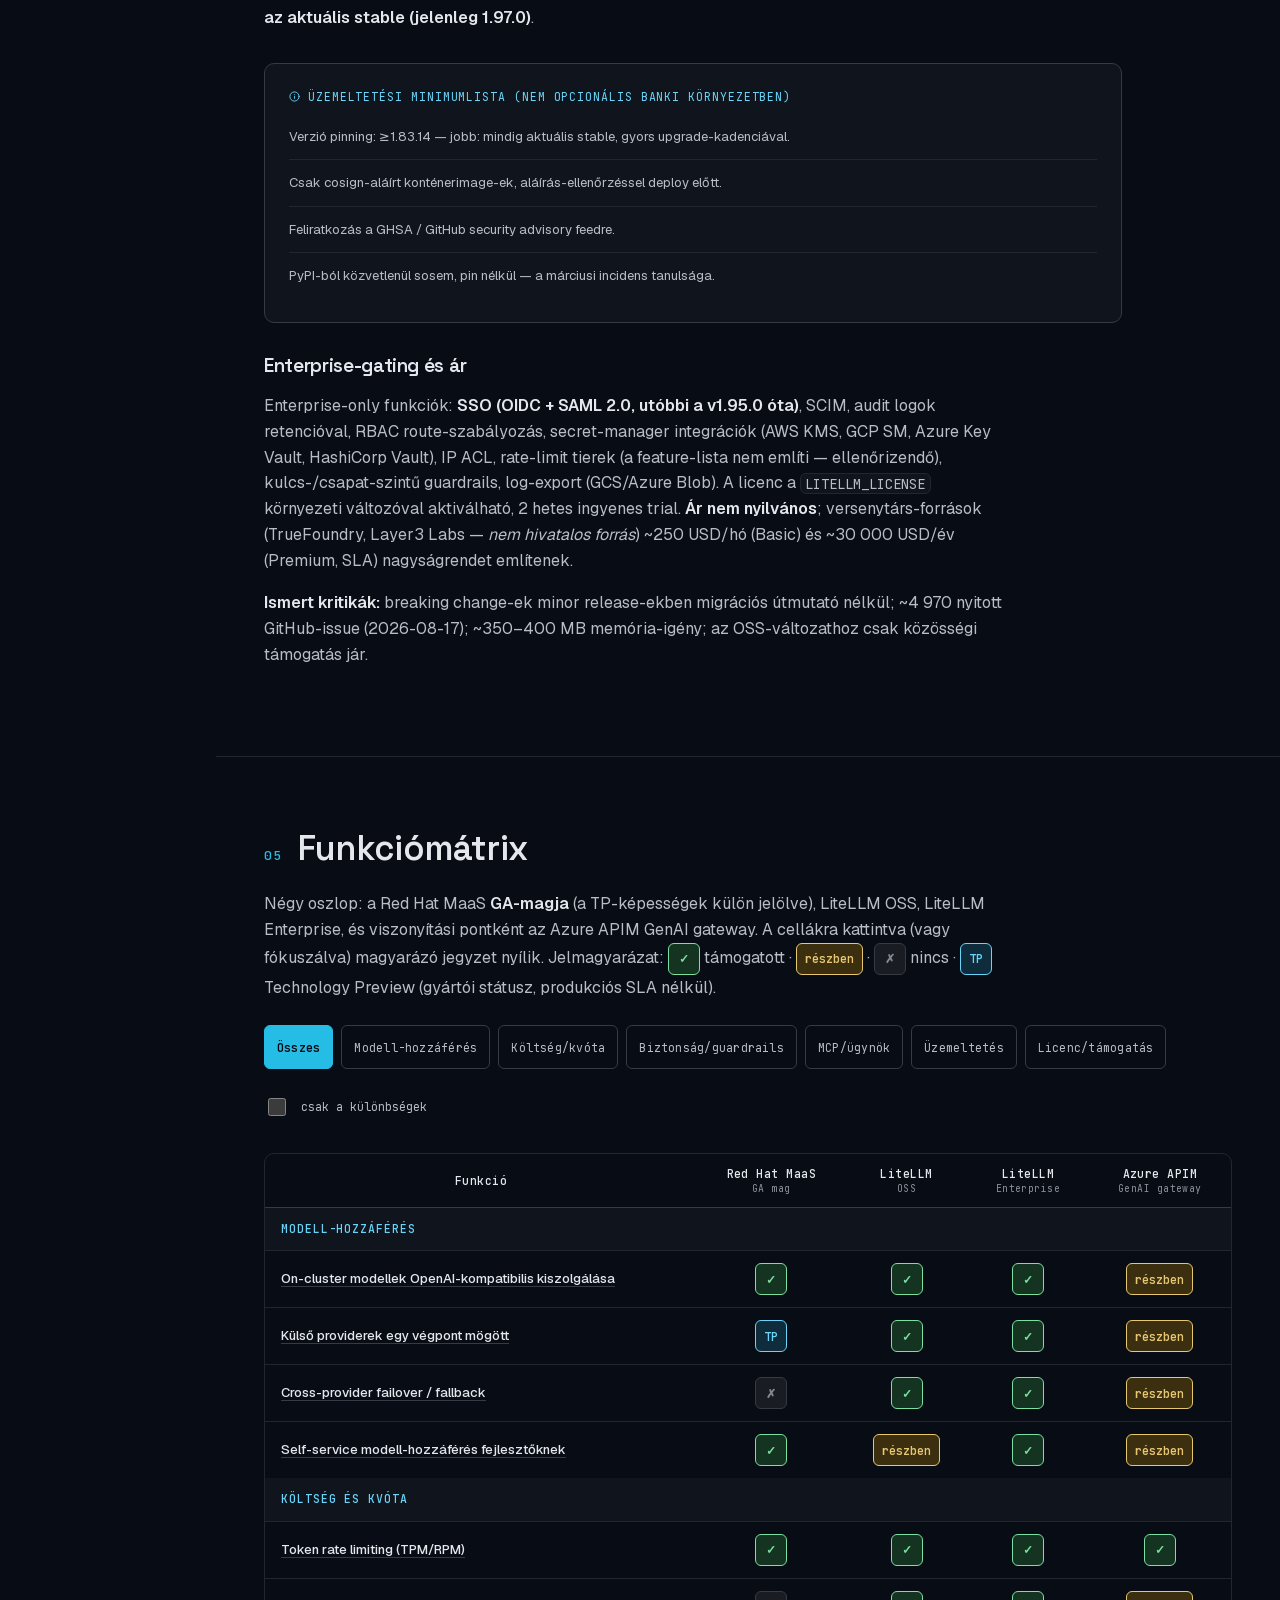
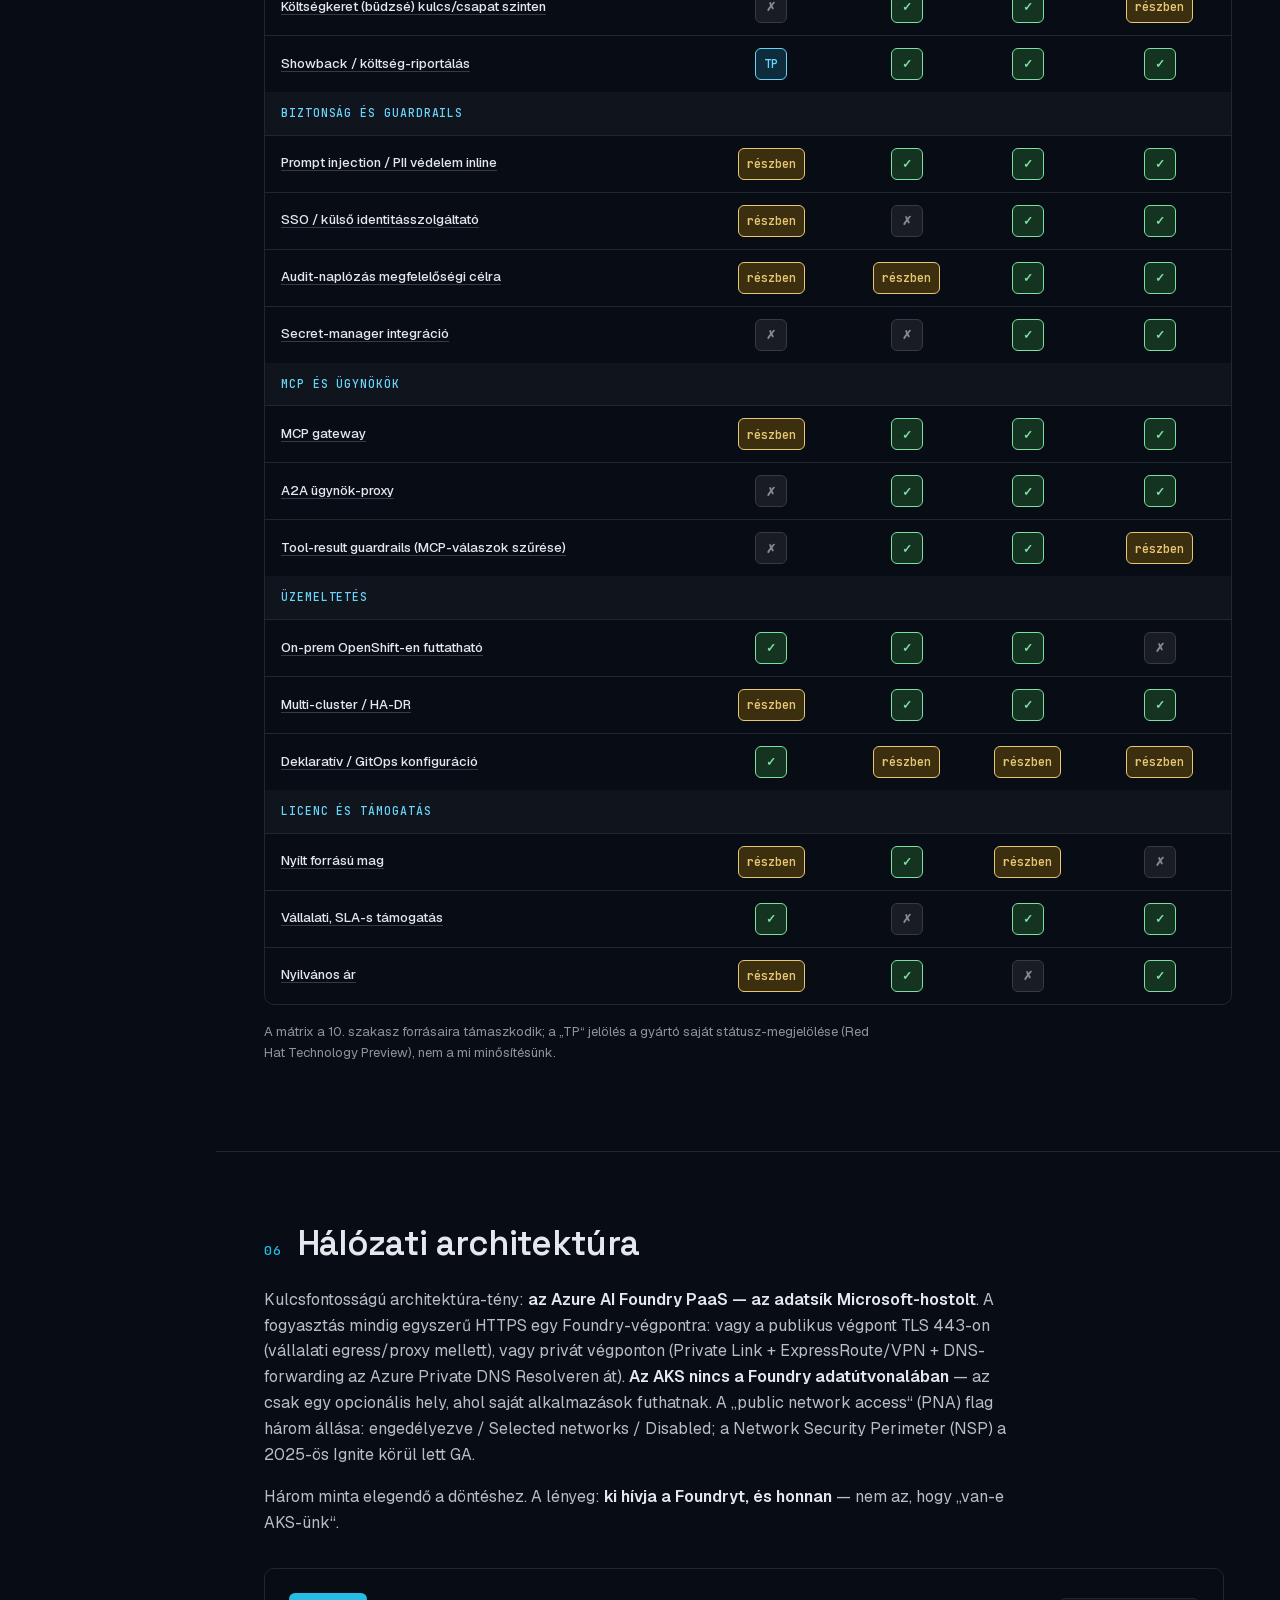
==== commit 0b7ed43a: "propaganda.html → oldschool.html: technika-címkék és módszertani disclaimer eltávolítva" ====
--- a/index.html
+++ b/index.html
@@ -1137,7 +1137,7 @@
 
   <!-- ============ FOOTER · Ft4 dense colophon ============ -->
   <footer class="colophon">
-    <p>Készült: 2026. augusztus · belső architektúra-döntési anyag · kutatás dátuma: 2026-08-17/18 · nem minősített. Az anyag statikus oldal, külső szkript vagy nyomkövető nélkül; forrás: <a href="https://github.com/mcftira/maas-vs-litellm" target="_blank" rel="noopener">github.com/mcftira/maas-vs-litellm</a>. Van egy <a href="propaganda.html">stilizált, persuáziós technikákat bemutató változat</a> is — ugyanazokkal a tényekkel.</p>
+    <p>Készült: 2026. augusztus · belső architektúra-döntési anyag · kutatás dátuma: 2026-08-17/18 · nem minősített. Az anyag statikus oldal, külső szkript vagy nyomkövető nélkül; forrás: <a href="https://github.com/mcftira/maas-vs-litellm" target="_blank" rel="noopener">github.com/mcftira/maas-vs-litellm</a>. Van egy <a href="oldschool.html">stilizált oldschool változat</a> is — ugyanazokkal a tényekkel.</p>
     <p>A logók az azokat birtokló cégek védjegyei: Red Hat és OpenShift — Red Hat, Inc.; LiteLLM — BerriAI, Inc.; Azure — Microsoft; Cilium és Tetragon — Isovalent, Inc. / The Linux Foundation (CNCF); Kubernetes — The Linux Foundation; NVIDIA — NVIDIA Corporation. Kizárólag azonosítási és összehasonlítási céllal, a hivatalos forrásokból (CNCF artwork repo, Wikimedia Commons, gyártói repók); részletek: <code>assets/logos/ATTRIBUTION.md</code>. A védjegyek használata nem jelent támogatást vagy jóváhagyást.</p>
     <p>Tipográfia: Space Grotesk (display), Geist (szöveg), JetBrains Mono (jelölések) — helyben kiszolgált woff2-példányok. Beépített OSS-komponensek: <a href="https://github.com/mermaid-js/mermaid" target="_blank" rel="noopener">Mermaid</a> (diagramok, a források a <code>diagrams/</code> könyvtárban), <a href="https://github.com/chartjs/Chart.js" target="_blank" rel="noopener">Chart.js</a> v4.5.1 (kapacitás-grafikon, vendorolva), <a href="https://github.com/lucide-icons/lucide" target="_blank" rel="noopener">Lucide</a> (ikonok). Minden szám a 10. szakaszban hivatkozott, dátumozott forrásokból származik; a nem hivatalos adatok a helyükön külön jelölve.</p>
   </footer>
